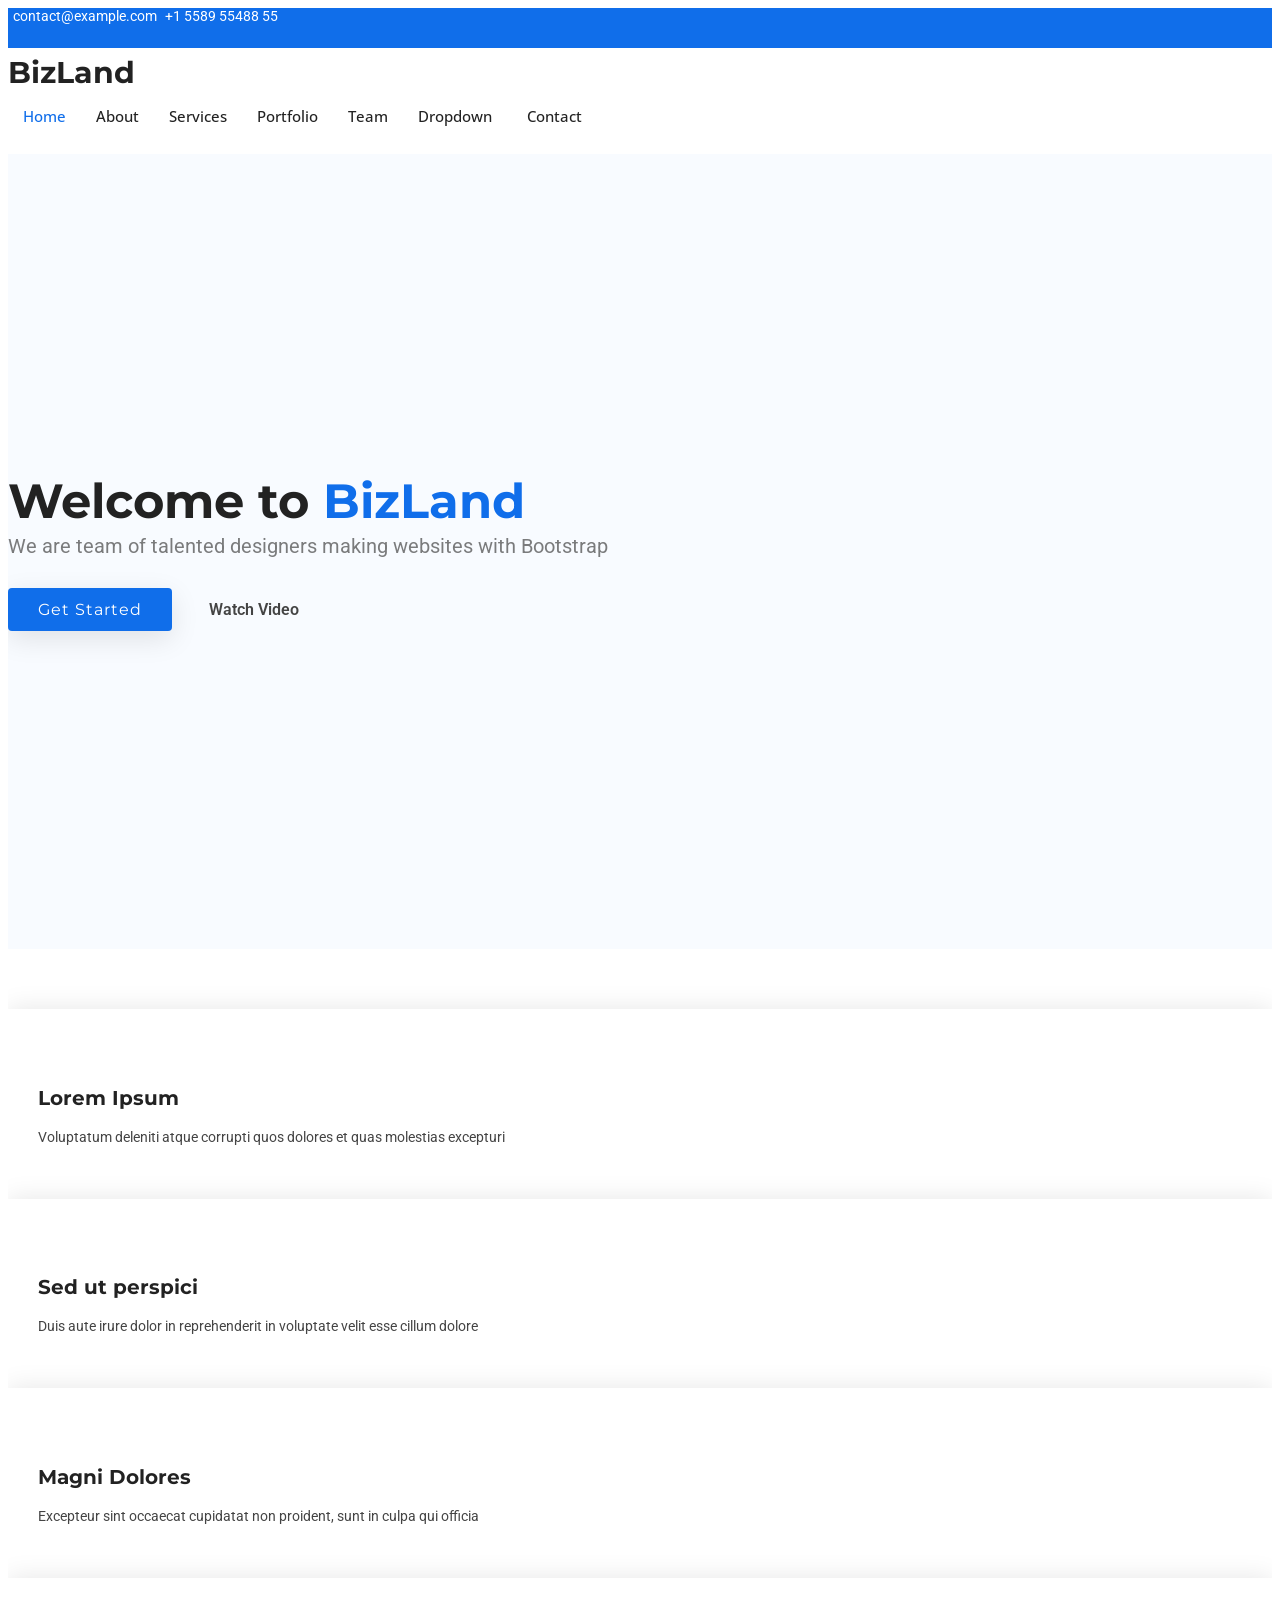
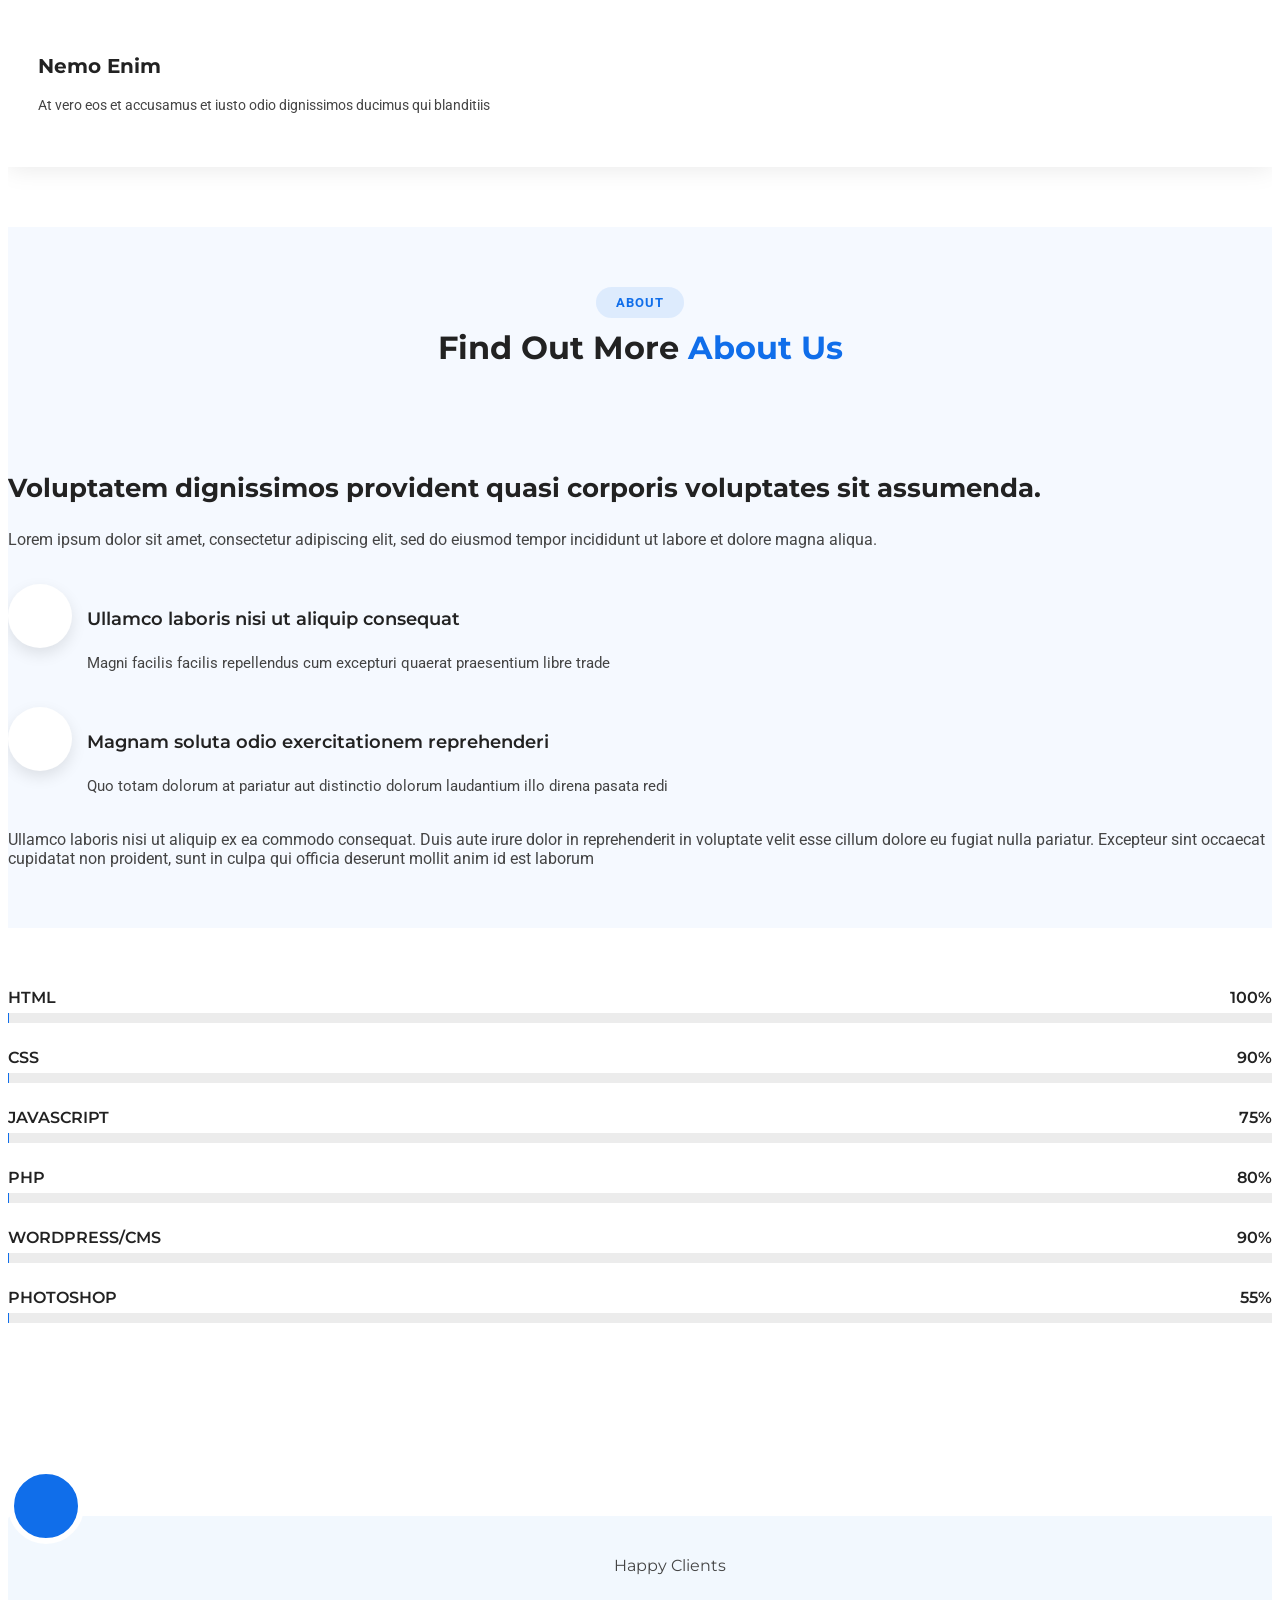
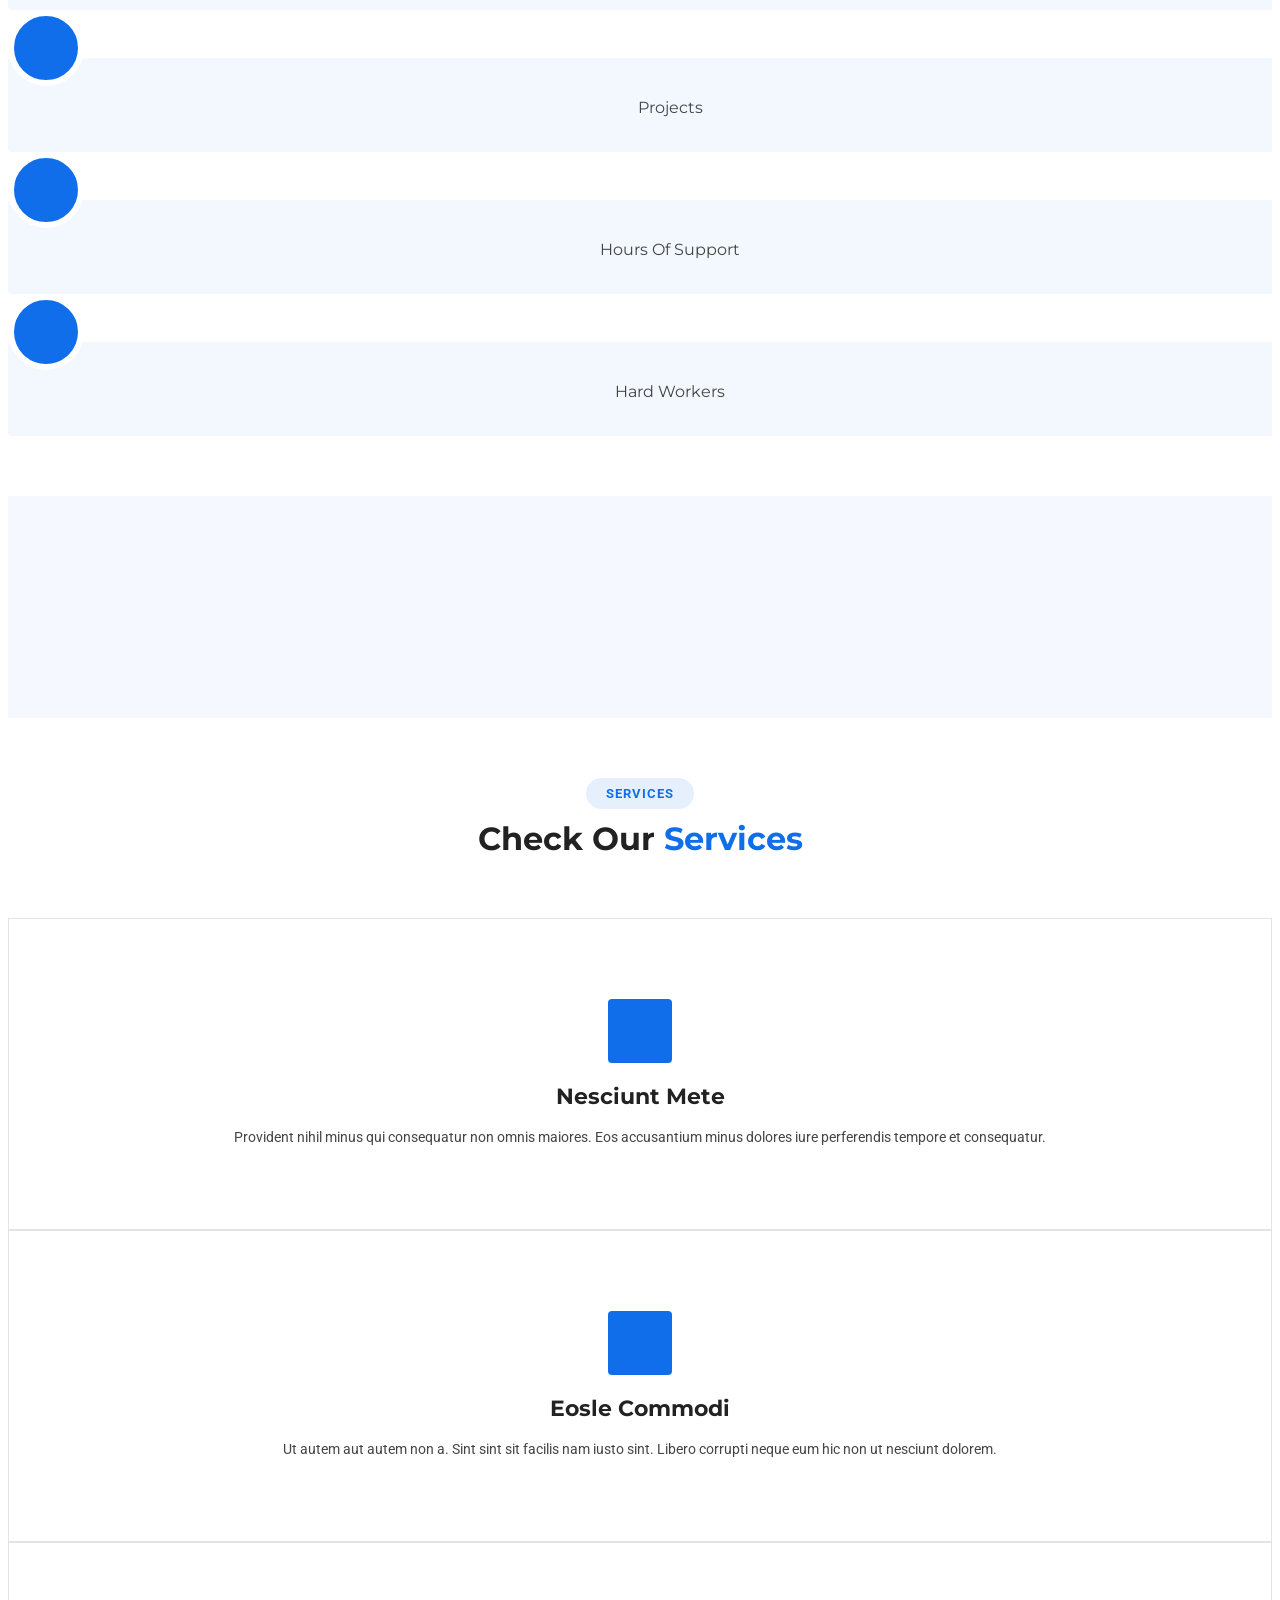
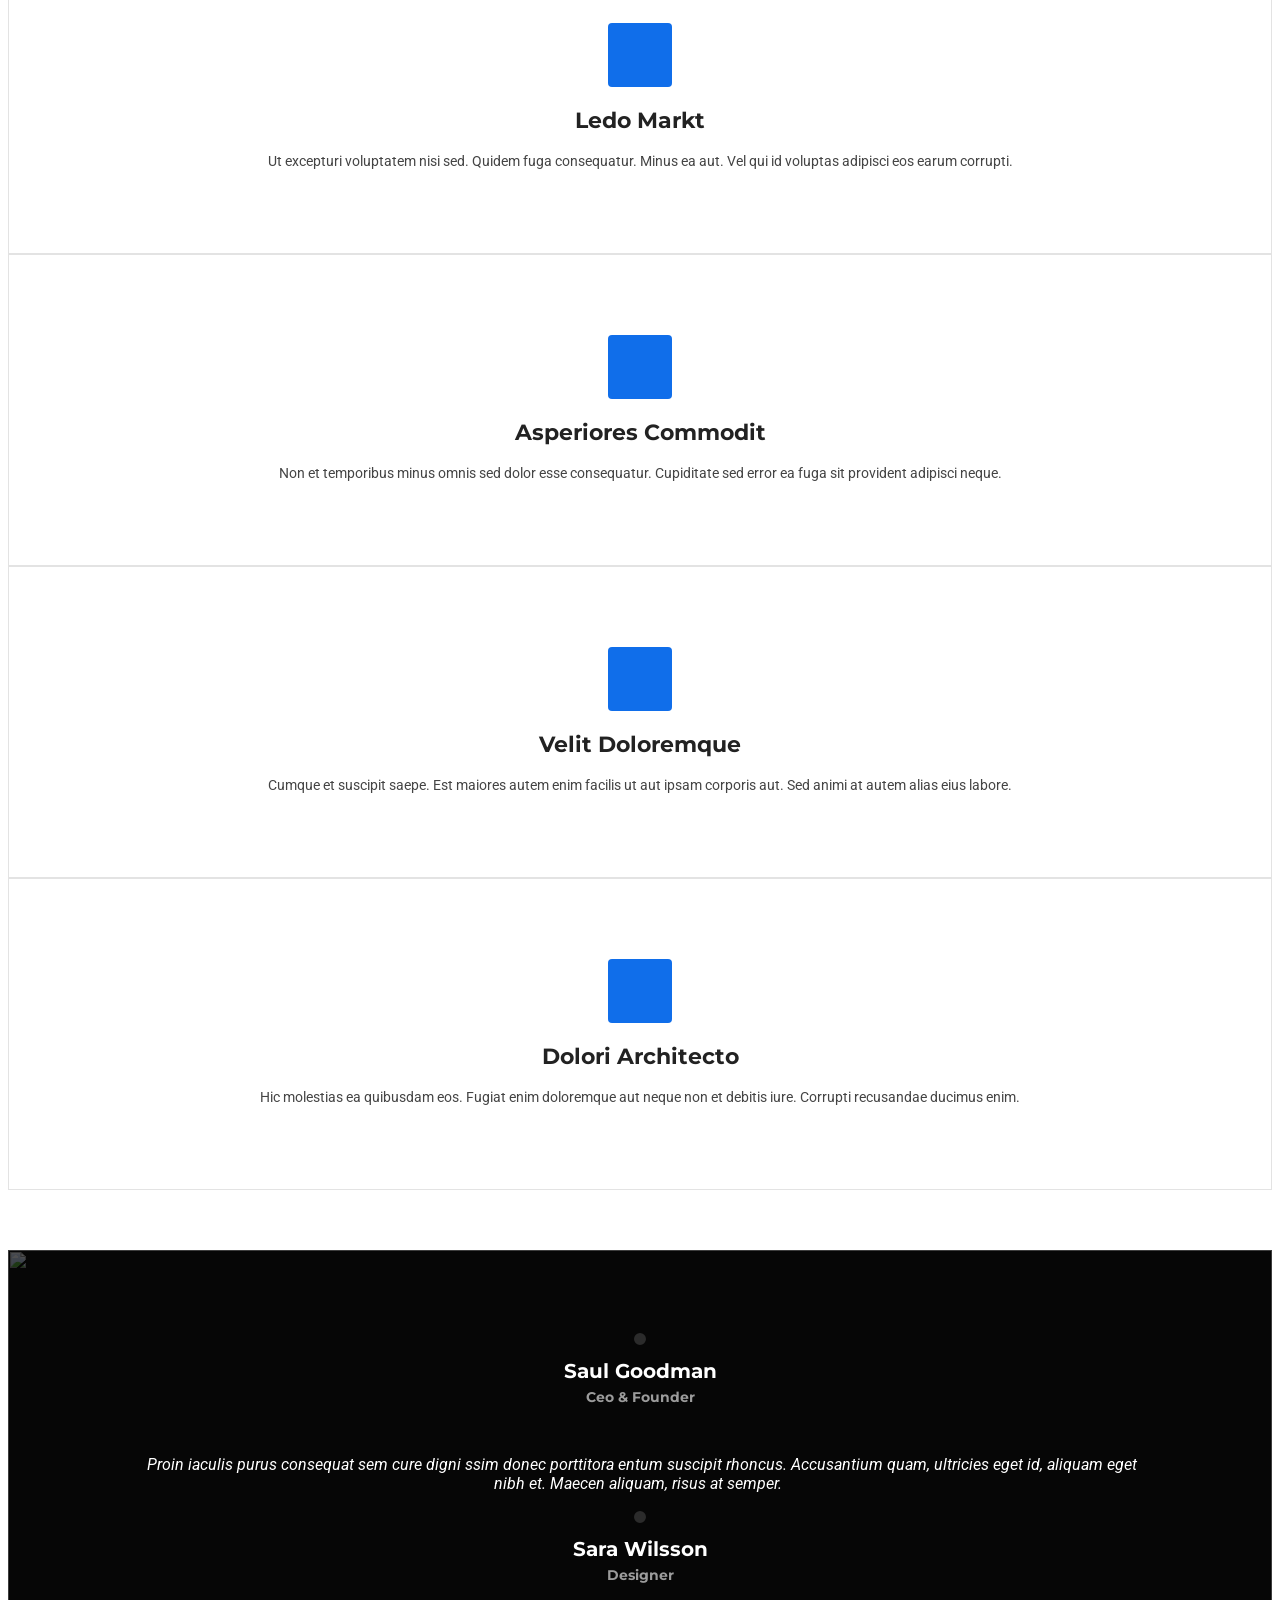
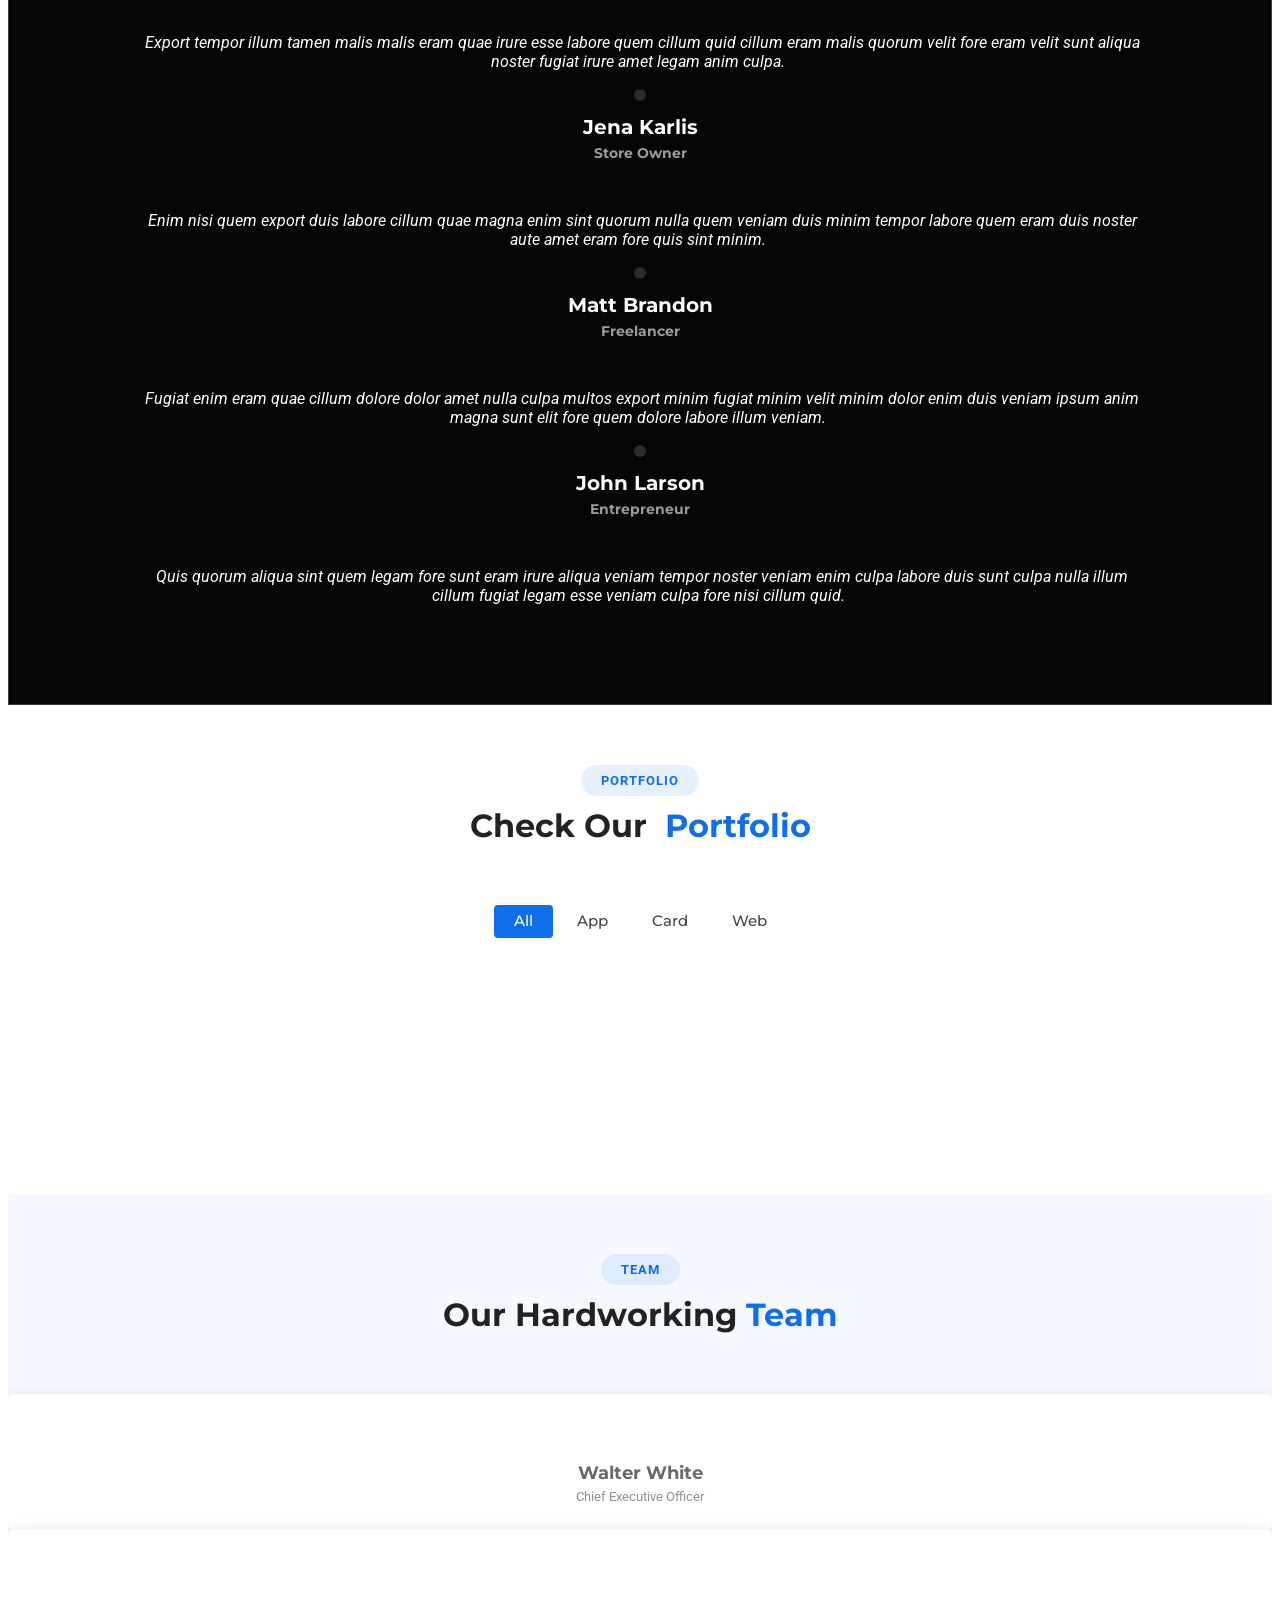
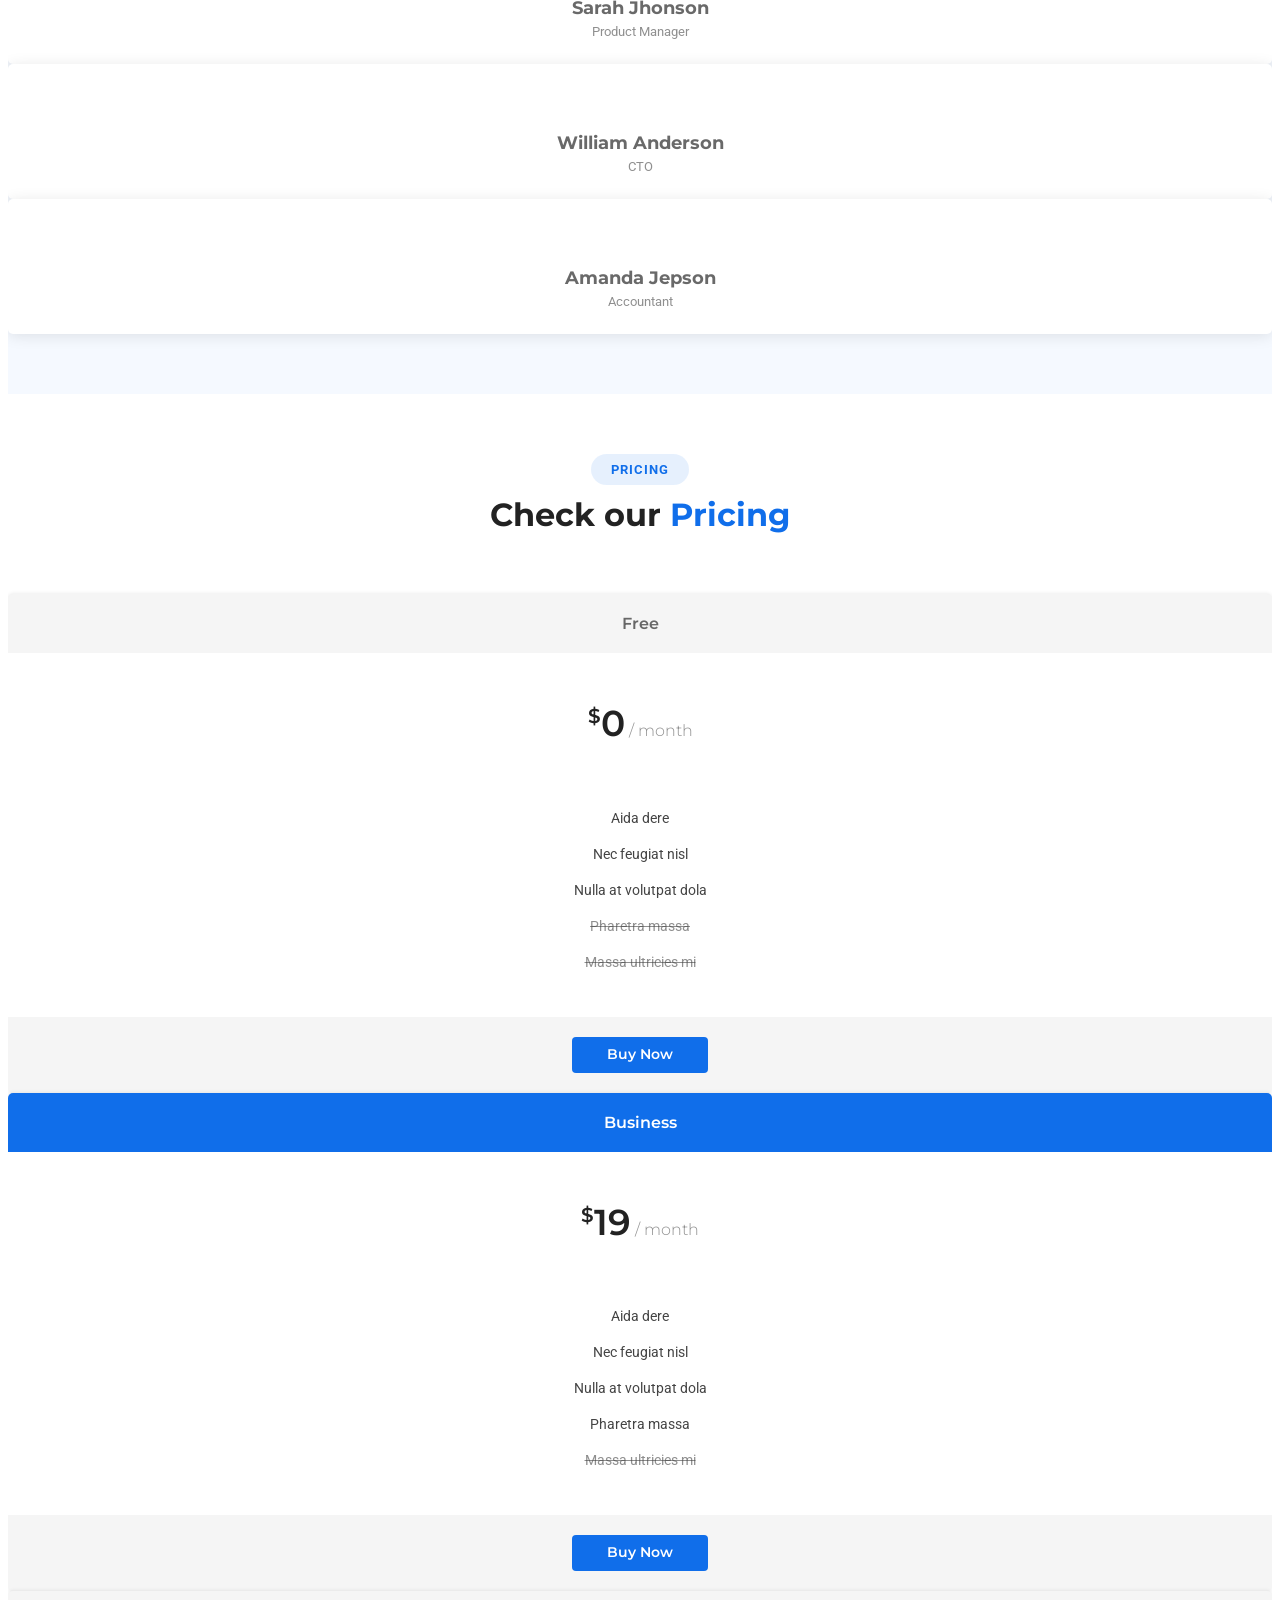
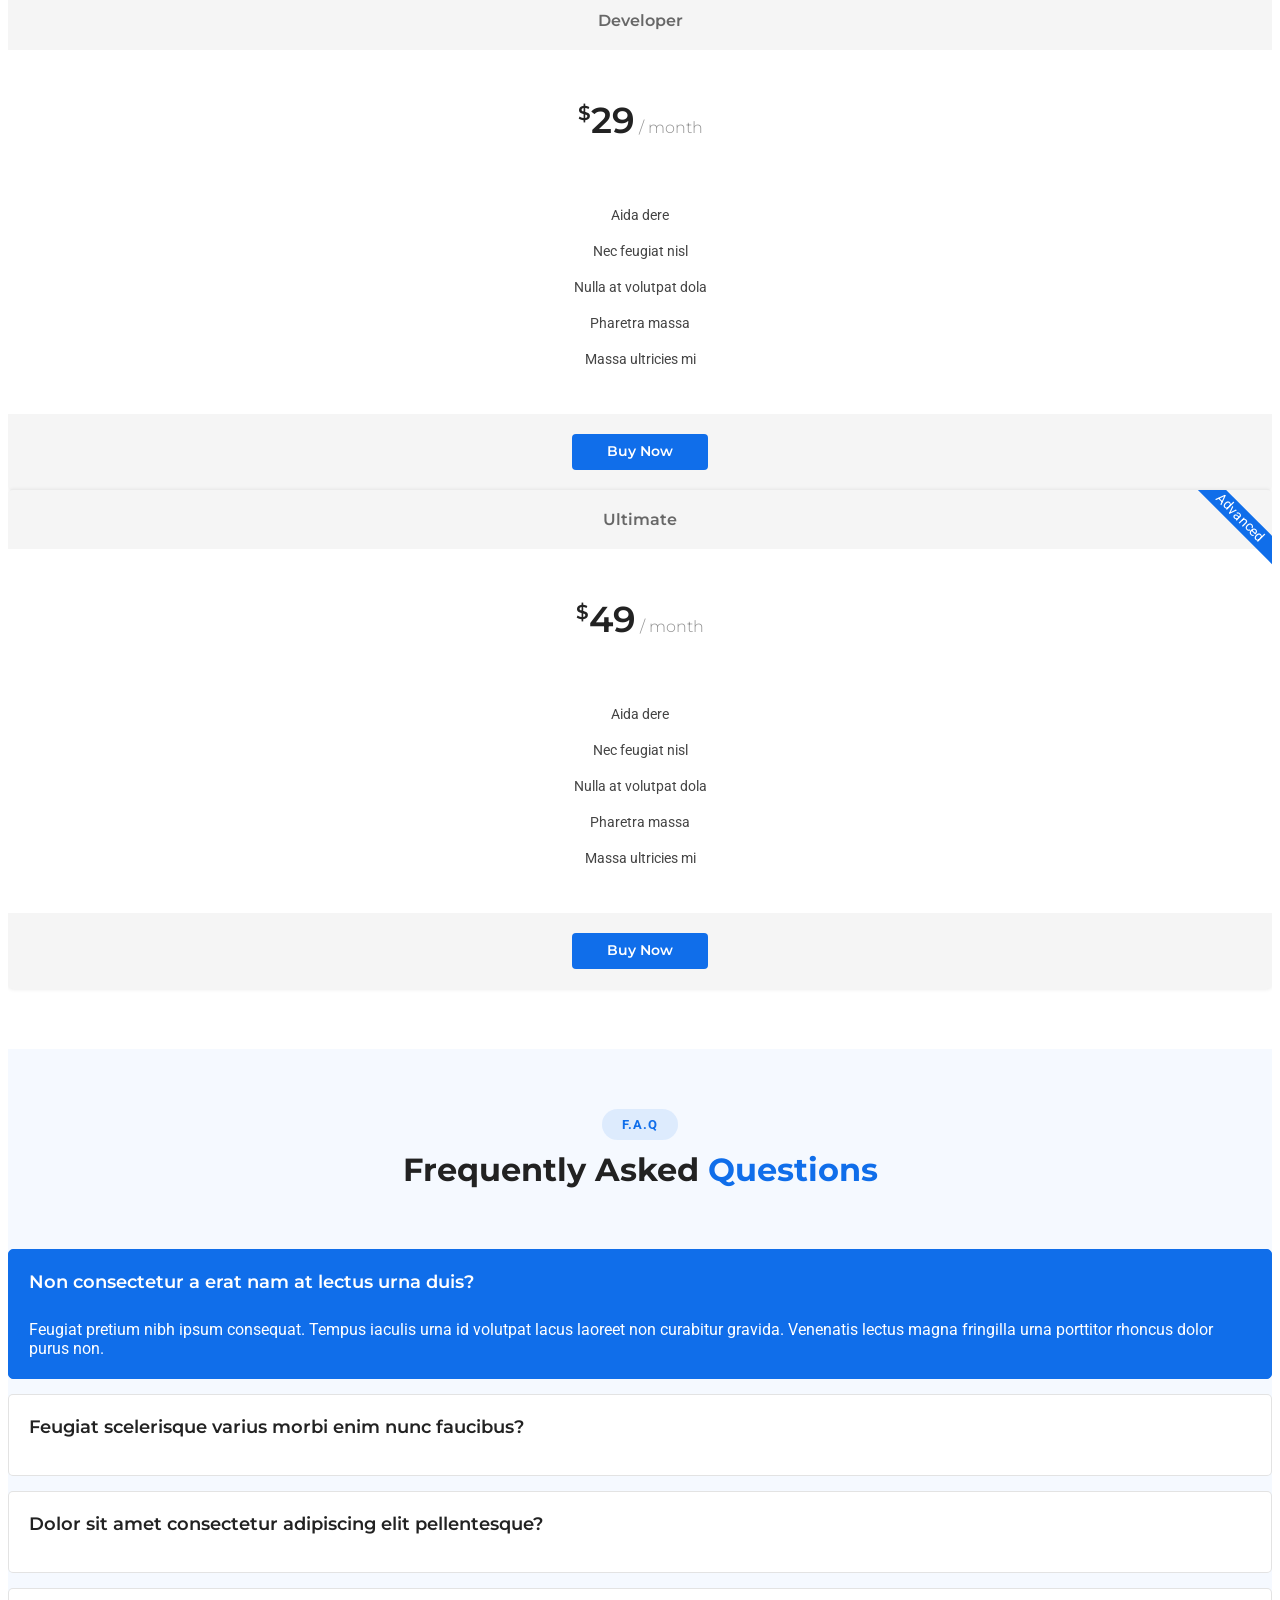
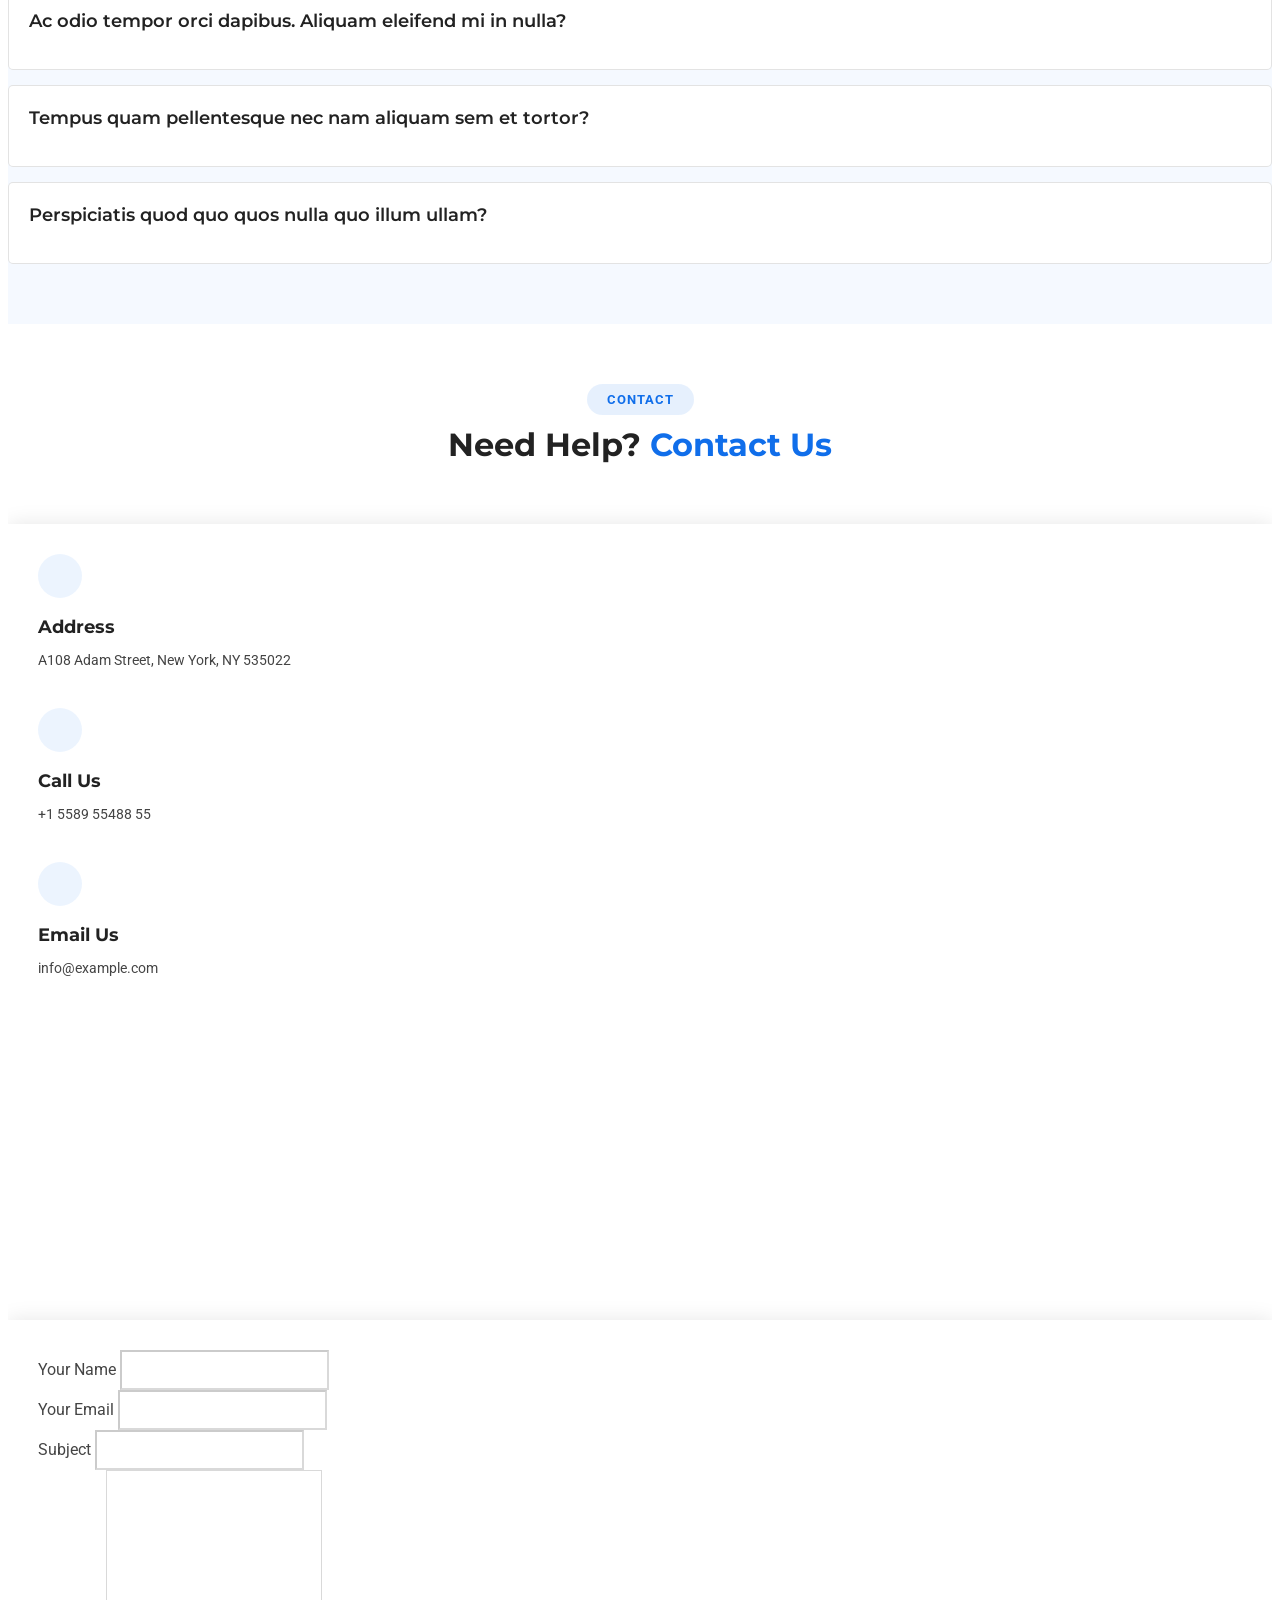
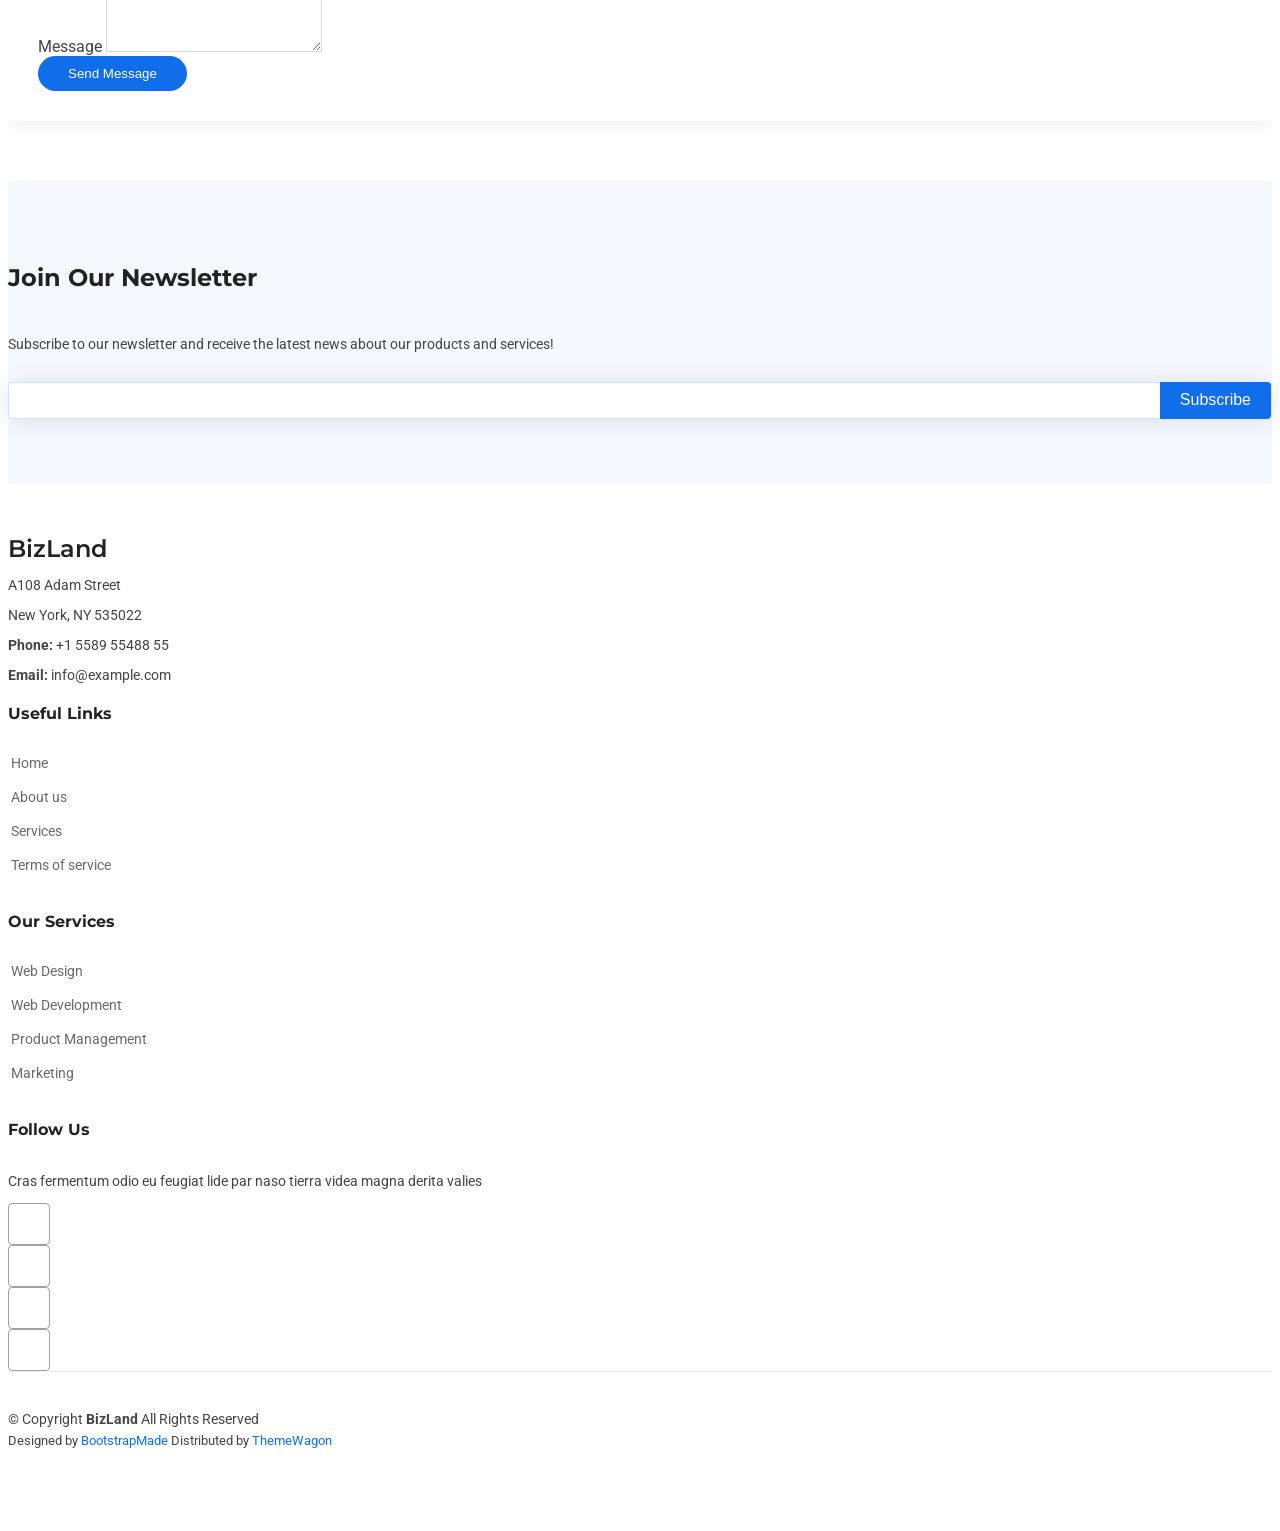
==== index.html @ e28ea646 "git init" ====
<!DOCTYPE html>
<html lang="fr">

<head>
  <meta charset="utf-8">
  <meta content="width=device-width, initial-scale=1.0" name="viewport">
  <title>Index - Agora Communication</title>
  <meta name="description" content="">
  <meta name="keywords" content="">

  <!-- Favicons -->
  <link href="assets/img/favicon.png" rel="icon">
  <link href="assets/img/apple-touch-icon.png" rel="apple-touch-icon">

  <!-- Fonts -->
  <link href="https://fonts.googleapis.com" rel="preconnect">
  <link href="https://fonts.gstatic.com" rel="preconnect" crossorigin>
  <link href="https://fonts.googleapis.com/css2?family=Roboto:ital,wght@0,100;0,300;0,400;0,500;0,700;0,900;1,100;1,300;1,400;1,500;1,700;1,900&family=Open+Sans:ital,wght@0,300;0,400;0,500;0,600;0,700;0,800;1,300;1,400;1,500;1,600;1,700;1,800&family=Montserrat:ital,wght@0,100;0,200;0,300;0,400;0,500;0,600;0,700;0,800;0,900;1,100;1,200;1,300;1,400;1,500;1,600;1,700;1,800;1,900&display=swap" rel="stylesheet">

  <!-- Vendor CSS Files -->
  <link href="assets/vendor/bootstrap/css/bootstrap.min.css" rel="stylesheet">
  <link href="assets/vendor/bootstrap-icons/bootstrap-icons.css" rel="stylesheet">
  <link href="assets/vendor/aos/aos.css" rel="stylesheet">
  <link href="assets/vendor/glightbox/css/glightbox.min.css" rel="stylesheet">
  <link href="assets/vendor/swiper/swiper-bundle.min.css" rel="stylesheet">

  <!-- Main CSS File -->
  <link href="assets/css/main.css" rel="stylesheet">

  <!-- =======================================================
  * Template Name: BizLand
  * Template URL: https://bootstrapmade.com/bizland-bootstrap-business-template/
  * Updated: Aug 07 2024 with Bootstrap v5.3.3
  * Author: BootstrapMade.com
  * License: https://bootstrapmade.com/license/
  ======================================================== -->
</head>

<body class="index-page">

  <header id="header" class="header sticky-top">

    <div class="topbar d-flex align-items-center">
      <div class="container d-flex justify-content-center justify-content-md-between">
        <div class="contact-info d-flex align-items-center">
          <i class="bi bi-envelope d-flex align-items-center"><a href="mailto:contact@example.com">contact@example.com</a></i>
          <i class="bi bi-phone d-flex align-items-center ms-4"><span>+1 5589 55488 55</span></i>
        </div>
        <div class="social-links d-none d-md-flex align-items-center">
          <a href="#" class="twitter"><i class="bi bi-twitter-x"></i></a>
          <a href="#" class="facebook"><i class="bi bi-facebook"></i></a>
          <a href="#" class="instagram"><i class="bi bi-instagram"></i></a>
          <a href="#" class="linkedin"><i class="bi bi-linkedin"></i></a>
        </div>
      </div>
    </div><!-- End Top Bar -->

    <div class="branding d-flex align-items-cente">

      <div class="container position-relative d-flex align-items-center justify-content-between">
        <a href="index.html" class="logo d-flex align-items-center">
          <!-- Uncomment the line below if you also wish to use an image logo -->
          <!-- <img src="assets/img/logo.png" alt=""> -->
          <h1 class="sitename">BizLand</h1>
        </a>

        <nav id="navmenu" class="navmenu">
          <ul>
            <li><a href="#hero" class="active">Home</a></li>
            <li><a href="#about">About</a></li>
            <li><a href="#services">Services</a></li>
            <li><a href="#portfolio">Portfolio</a></li>
            <li><a href="#team">Team</a></li>
            <li class="dropdown"><a href="#"><span>Dropdown</span> <i class="bi bi-chevron-down toggle-dropdown"></i></a>
              <ul>
                <li><a href="#">Dropdown 1</a></li>
                <li class="dropdown"><a href="#"><span>Deep Dropdown</span> <i class="bi bi-chevron-down toggle-dropdown"></i></a>
                  <ul>
                    <li><a href="#">Deep Dropdown 1</a></li>
                    <li><a href="#">Deep Dropdown 2</a></li>
                    <li><a href="#">Deep Dropdown 3</a></li>
                    <li><a href="#">Deep Dropdown 4</a></li>
                    <li><a href="#">Deep Dropdown 5</a></li>
                  </ul>
                </li>
                <li><a href="#">Dropdown 2</a></li>
                <li><a href="#">Dropdown 3</a></li>
                <li><a href="#">Dropdown 4</a></li>
              </ul>
            </li>
            <li><a href="#contact">Contact</a></li>
          </ul>
          <i class="mobile-nav-toggle d-xl-none bi bi-list"></i>
        </nav>

      </div>

    </div>

  </header>

  <main class="main">

    <!-- Hero Section -->
    <section id="hero" class="hero section light-background">

      <div class="container">
        <div class="row gy-4">
          <div class="col-lg-6 order-2 order-lg-1 d-flex flex-column justify-content-center" data-aos="zoom-out">
            <h1>Welcome to <span>BizLand</span></h1>
            <p>We are team of talented designers making websites with Bootstrap</p>
            <div class="d-flex">
              <a href="#about" class="btn-get-started">Get Started</a>
              <a href="https://www.youtube.com/watch?v=Y7f98aduVJ8" class="glightbox btn-watch-video d-flex align-items-center"><i class="bi bi-play-circle"></i><span>Watch Video</span></a>
            </div>
          </div>
        </div>
      </div>

    </section><!-- /Hero Section -->

    <!-- Featured Services Section -->
    <section id="featured-services" class="featured-services section">

      <div class="container">

        <div class="row gy-4">

          <div class="col-xl-3 col-md-6 d-flex" data-aos="fade-up" data-aos-delay="100">
            <div class="service-item position-relative">
              <div class="icon"><i class="bi bi-activity icon"></i></div>
              <h4><a href="" class="stretched-link">Lorem Ipsum</a></h4>
              <p>Voluptatum deleniti atque corrupti quos dolores et quas molestias excepturi</p>
            </div>
          </div><!-- End Service Item -->

          <div class="col-xl-3 col-md-6 d-flex" data-aos="fade-up" data-aos-delay="200">
            <div class="service-item position-relative">
              <div class="icon"><i class="bi bi-bounding-box-circles icon"></i></div>
              <h4><a href="" class="stretched-link">Sed ut perspici</a></h4>
              <p>Duis aute irure dolor in reprehenderit in voluptate velit esse cillum dolore</p>
            </div>
          </div><!-- End Service Item -->

          <div class="col-xl-3 col-md-6 d-flex" data-aos="fade-up" data-aos-delay="300">
            <div class="service-item position-relative">
              <div class="icon"><i class="bi bi-calendar4-week icon"></i></div>
              <h4><a href="" class="stretched-link">Magni Dolores</a></h4>
              <p>Excepteur sint occaecat cupidatat non proident, sunt in culpa qui officia</p>
            </div>
          </div><!-- End Service Item -->

          <div class="col-xl-3 col-md-6 d-flex" data-aos="fade-up" data-aos-delay="400">
            <div class="service-item position-relative">
              <div class="icon"><i class="bi bi-broadcast icon"></i></div>
              <h4><a href="" class="stretched-link">Nemo Enim</a></h4>
              <p>At vero eos et accusamus et iusto odio dignissimos ducimus qui blanditiis</p>
            </div>
          </div><!-- End Service Item -->

        </div>

      </div>

    </section><!-- /Featured Services Section -->

    <!-- About Section -->
    <section id="about" class="about section light-background">

      <!-- Section Title -->
      <div class="container section-title" data-aos="fade-up">
        <h2>About</h2>
        <p><span>Find Out More</span> <span class="description-title">About Us</span></p>
      </div><!-- End Section Title -->

      <div class="container">

        <div class="row gy-3">

          <div class="col-lg-6" data-aos="fade-up" data-aos-delay="100">
            <img src="assets/img/about.jpg" alt="" class="img-fluid">
          </div>

          <div class="col-lg-6 d-flex flex-column justify-content-center" data-aos="fade-up" data-aos-delay="200">
            <div class="about-content ps-0 ps-lg-3">
              <h3>Voluptatem dignissimos provident quasi corporis voluptates sit assumenda.</h3>
              <p class="fst-italic">
                Lorem ipsum dolor sit amet, consectetur adipiscing elit, sed do eiusmod tempor incididunt ut labore et dolore
                magna aliqua.
              </p>
              <ul>
                <li>
                  <i class="bi bi-diagram-3"></i>
                  <div>
                    <h4>Ullamco laboris nisi ut aliquip consequat</h4>
                    <p>Magni facilis facilis repellendus cum excepturi quaerat praesentium libre trade</p>
                  </div>
                </li>
                <li>
                  <i class="bi bi-fullscreen-exit"></i>
                  <div>
                    <h4>Magnam soluta odio exercitationem reprehenderi</h4>
                    <p>Quo totam dolorum at pariatur aut distinctio dolorum laudantium illo direna pasata redi</p>
                  </div>
                </li>
              </ul>
              <p>
                Ullamco laboris nisi ut aliquip ex ea commodo consequat. Duis aute irure dolor in reprehenderit in voluptate
                velit esse cillum dolore eu fugiat nulla pariatur. Excepteur sint occaecat cupidatat non proident, sunt in
                culpa qui officia deserunt mollit anim id est laborum
              </p>
            </div>

          </div>
        </div>

      </div>

    </section><!-- /About Section -->

    <!-- Skills Section -->
    <section id="skills" class="skills section">

      <div class="container" data-aos="fade-up" data-aos-delay="100">

        <div class="row skills-content skills-animation">

          <div class="col-lg-6">

            <div class="progress">
              <span class="skill"><span>HTML</span> <i class="val">100%</i></span>
              <div class="progress-bar-wrap">
                <div class="progress-bar" role="progressbar" aria-valuenow="100" aria-valuemin="0" aria-valuemax="100"></div>
              </div>
            </div><!-- End Skills Item -->

            <div class="progress">
              <span class="skill"><span>CSS</span> <i class="val">90%</i></span>
              <div class="progress-bar-wrap">
                <div class="progress-bar" role="progressbar" aria-valuenow="90" aria-valuemin="0" aria-valuemax="100"></div>
              </div>
            </div><!-- End Skills Item -->

            <div class="progress">
              <span class="skill"><span>JavaScript</span> <i class="val">75%</i></span>
              <div class="progress-bar-wrap">
                <div class="progress-bar" role="progressbar" aria-valuenow="75" aria-valuemin="0" aria-valuemax="100"></div>
              </div>
            </div><!-- End Skills Item -->

          </div>

          <div class="col-lg-6">

            <div class="progress">
              <span class="skill"><span>PHP</span> <i class="val">80%</i></span>
              <div class="progress-bar-wrap">
                <div class="progress-bar" role="progressbar" aria-valuenow="80" aria-valuemin="0" aria-valuemax="100"></div>
              </div>
            </div><!-- End Skills Item -->

            <div class="progress">
              <span class="skill"><span>WordPress/CMS</span> <i class="val">90%</i></span>
              <div class="progress-bar-wrap">
                <div class="progress-bar" role="progressbar" aria-valuenow="90" aria-valuemin="0" aria-valuemax="100"></div>
              </div>
            </div><!-- End Skills Item -->

            <div class="progress">
              <span class="skill"><span>Photoshop</span> <i class="val">55%</i></span>
              <div class="progress-bar-wrap">
                <div class="progress-bar" role="progressbar" aria-valuenow="55" aria-valuemin="0" aria-valuemax="100"></div>
              </div>
            </div><!-- End Skills Item -->

          </div>

        </div>

      </div>

    </section><!-- /Skills Section -->

    <!-- Stats Section -->
    <section id="stats" class="stats section">

      <div class="container" data-aos="fade-up" data-aos-delay="100">

        <div class="row gy-4">

          <div class="col-lg-3 col-md-6 d-flex flex-column align-items-center">
            <i class="bi bi-emoji-smile"></i>
            <div class="stats-item">
              <span data-purecounter-start="0" data-purecounter-end="232" data-purecounter-duration="1" class="purecounter"></span>
              <p>Happy Clients</p>
            </div>
          </div><!-- End Stats Item -->

          <div class="col-lg-3 col-md-6 d-flex flex-column align-items-center">
            <i class="bi bi-journal-richtext"></i>
            <div class="stats-item">
              <span data-purecounter-start="0" data-purecounter-end="521" data-purecounter-duration="1" class="purecounter"></span>
              <p>Projects</p>
            </div>
          </div><!-- End Stats Item -->

          <div class="col-lg-3 col-md-6 d-flex flex-column align-items-center">
            <i class="bi bi-headset"></i>
            <div class="stats-item">
              <span data-purecounter-start="0" data-purecounter-end="1463" data-purecounter-duration="1" class="purecounter"></span>
              <p>Hours Of Support</p>
            </div>
          </div><!-- End Stats Item -->

          <div class="col-lg-3 col-md-6 d-flex flex-column align-items-center">
            <i class="bi bi-people"></i>
            <div class="stats-item">
              <span data-purecounter-start="0" data-purecounter-end="15" data-purecounter-duration="1" class="purecounter"></span>
              <p>Hard Workers</p>
            </div>
          </div><!-- End Stats Item -->

        </div>

      </div>

    </section><!-- /Stats Section -->

    <!-- Clients Section -->
    <section id="clients" class="clients section light-background">

      <div class="container">

        <div class="swiper init-swiper">
          <script type="application/json" class="swiper-config">
            {
              "loop": true,
              "speed": 600,
              "autoplay": {
                "delay": 5000
              },
              "slidesPerView": "auto",
              "pagination": {
                "el": ".swiper-pagination",
                "type": "bullets",
                "clickable": true
              },
              "breakpoints": {
                "320": {
                  "slidesPerView": 2,
                  "spaceBetween": 40
                },
                "480": {
                  "slidesPerView": 3,
                  "spaceBetween": 60
                },
                "640": {
                  "slidesPerView": 4,
                  "spaceBetween": 80
                },
                "992": {
                  "slidesPerView": 6,
                  "spaceBetween": 120
                }
              }
            }
          </script>
          <div class="swiper-wrapper align-items-center">
            <div class="swiper-slide"><img src="assets/img/clients/client-1.png" class="img-fluid" alt=""></div>
            <div class="swiper-slide"><img src="assets/img/clients/client-2.png" class="img-fluid" alt=""></div>
            <div class="swiper-slide"><img src="assets/img/clients/client-3.png" class="img-fluid" alt=""></div>
            <div class="swiper-slide"><img src="assets/img/clients/client-4.png" class="img-fluid" alt=""></div>
            <div class="swiper-slide"><img src="assets/img/clients/client-5.png" class="img-fluid" alt=""></div>
            <div class="swiper-slide"><img src="assets/img/clients/client-6.png" class="img-fluid" alt=""></div>
            <div class="swiper-slide"><img src="assets/img/clients/client-7.png" class="img-fluid" alt=""></div>
            <div class="swiper-slide"><img src="assets/img/clients/client-8.png" class="img-fluid" alt=""></div>
          </div>
        </div>

      </div>

    </section><!-- /Clients Section -->

    <!-- Services Section -->
    <section id="services" class="services section">

      <!-- Section Title -->
      <div class="container section-title" data-aos="fade-up">
        <h2>Services</h2>
        <p><span>Check Our</span> <span class="description-title">Services</span></p>
      </div><!-- End Section Title -->

      <div class="container">

        <div class="row gy-4">

          <div class="col-lg-4 col-md-6" data-aos="fade-up" data-aos-delay="100">
            <div class="service-item position-relative">
              <div class="icon">
                <i class="bi bi-activity"></i>
              </div>
              <a href="#" class="stretched-link">
                <h3>Nesciunt Mete</h3>
              </a>
              <p>Provident nihil minus qui consequatur non omnis maiores. Eos accusantium minus dolores iure perferendis tempore et consequatur.</p>
            </div>
          </div><!-- End Service Item -->

          <div class="col-lg-4 col-md-6" data-aos="fade-up" data-aos-delay="200">
            <div class="service-item position-relative">
              <div class="icon">
                <i class="bi bi-broadcast"></i>
              </div>
              <a href="#" class="stretched-link">
                <h3>Eosle Commodi</h3>
              </a>
              <p>Ut autem aut autem non a. Sint sint sit facilis nam iusto sint. Libero corrupti neque eum hic non ut nesciunt dolorem.</p>
            </div>
          </div><!-- End Service Item -->

          <div class="col-lg-4 col-md-6" data-aos="fade-up" data-aos-delay="300">
            <div class="service-item position-relative">
              <div class="icon">
                <i class="bi bi-easel"></i>
              </div>
              <a href="#" class="stretched-link">
                <h3>Ledo Markt</h3>
              </a>
              <p>Ut excepturi voluptatem nisi sed. Quidem fuga consequatur. Minus ea aut. Vel qui id voluptas adipisci eos earum corrupti.</p>
            </div>
          </div><!-- End Service Item -->

          <div class="col-lg-4 col-md-6" data-aos="fade-up" data-aos-delay="400">
            <div class="service-item position-relative">
              <div class="icon">
                <i class="bi bi-bounding-box-circles"></i>
              </div>
              <a href="#" class="stretched-link">
                <h3>Asperiores Commodit</h3>
              </a>
              <p>Non et temporibus minus omnis sed dolor esse consequatur. Cupiditate sed error ea fuga sit provident adipisci neque.</p>
              <a href="#" class="stretched-link"></a>
            </div>
          </div><!-- End Service Item -->

          <div class="col-lg-4 col-md-6" data-aos="fade-up" data-aos-delay="500">
            <div class="service-item position-relative">
              <div class="icon">
                <i class="bi bi-calendar4-week"></i>
              </div>
              <a href="#" class="stretched-link">
                <h3>Velit Doloremque</h3>
              </a>
              <p>Cumque et suscipit saepe. Est maiores autem enim facilis ut aut ipsam corporis aut. Sed animi at autem alias eius labore.</p>
              <a href="#" class="stretched-link"></a>
            </div>
          </div><!-- End Service Item -->

          <div class="col-lg-4 col-md-6" data-aos="fade-up" data-aos-delay="600">
            <div class="service-item position-relative">
              <div class="icon">
                <i class="bi bi-chat-square-text"></i>
              </div>
              <a href="#" class="stretched-link">
                <h3>Dolori Architecto</h3>
              </a>
              <p>Hic molestias ea quibusdam eos. Fugiat enim doloremque aut neque non et debitis iure. Corrupti recusandae ducimus enim.</p>
              <a href="#" class="stretched-link"></a>
            </div>
          </div><!-- End Service Item -->

        </div>

      </div>

    </section><!-- /Services Section -->

    <!-- Testimonials Section -->
    <section id="testimonials" class="testimonials section dark-background">

      <img src="assets/img/testimonials-bg.jpg" class="testimonials-bg" alt="">

      <div class="container" data-aos="fade-up" data-aos-delay="100">

        <div class="swiper init-swiper">
          <script type="application/json" class="swiper-config">
            {
              "loop": true,
              "speed": 600,
              "autoplay": {
                "delay": 5000
              },
              "slidesPerView": "auto",
              "pagination": {
                "el": ".swiper-pagination",
                "type": "bullets",
                "clickable": true
              }
            }
          </script>
          <div class="swiper-wrapper">

            <div class="swiper-slide">
              <div class="testimonial-item">
                <img src="assets/img/testimonials/testimonials-1.jpg" class="testimonial-img" alt="">
                <h3>Saul Goodman</h3>
                <h4>Ceo &amp; Founder</h4>
                <div class="stars">
                  <i class="bi bi-star-fill"></i><i class="bi bi-star-fill"></i><i class="bi bi-star-fill"></i><i class="bi bi-star-fill"></i><i class="bi bi-star-fill"></i>
                </div>
                <p>
                  <i class="bi bi-quote quote-icon-left"></i>
                  <span>Proin iaculis purus consequat sem cure digni ssim donec porttitora entum suscipit rhoncus. Accusantium quam, ultricies eget id, aliquam eget nibh et. Maecen aliquam, risus at semper.</span>
                  <i class="bi bi-quote quote-icon-right"></i>
                </p>
              </div>
            </div><!-- End testimonial item -->

            <div class="swiper-slide">
              <div class="testimonial-item">
                <img src="assets/img/testimonials/testimonials-2.jpg" class="testimonial-img" alt="">
                <h3>Sara Wilsson</h3>
                <h4>Designer</h4>
                <div class="stars">
                  <i class="bi bi-star-fill"></i><i class="bi bi-star-fill"></i><i class="bi bi-star-fill"></i><i class="bi bi-star-fill"></i><i class="bi bi-star-fill"></i>
                </div>
                <p>
                  <i class="bi bi-quote quote-icon-left"></i>
                  <span>Export tempor illum tamen malis malis eram quae irure esse labore quem cillum quid cillum eram malis quorum velit fore eram velit sunt aliqua noster fugiat irure amet legam anim culpa.</span>
                  <i class="bi bi-quote quote-icon-right"></i>
                </p>
              </div>
            </div><!-- End testimonial item -->

            <div class="swiper-slide">
              <div class="testimonial-item">
                <img src="assets/img/testimonials/testimonials-3.jpg" class="testimonial-img" alt="">
                <h3>Jena Karlis</h3>
                <h4>Store Owner</h4>
                <div class="stars">
                  <i class="bi bi-star-fill"></i><i class="bi bi-star-fill"></i><i class="bi bi-star-fill"></i><i class="bi bi-star-fill"></i><i class="bi bi-star-fill"></i>
                </div>
                <p>
                  <i class="bi bi-quote quote-icon-left"></i>
                  <span>Enim nisi quem export duis labore cillum quae magna enim sint quorum nulla quem veniam duis minim tempor labore quem eram duis noster aute amet eram fore quis sint minim.</span>
                  <i class="bi bi-quote quote-icon-right"></i>
                </p>
              </div>
            </div><!-- End testimonial item -->

            <div class="swiper-slide">
              <div class="testimonial-item">
                <img src="assets/img/testimonials/testimonials-4.jpg" class="testimonial-img" alt="">
                <h3>Matt Brandon</h3>
                <h4>Freelancer</h4>
                <div class="stars">
                  <i class="bi bi-star-fill"></i><i class="bi bi-star-fill"></i><i class="bi bi-star-fill"></i><i class="bi bi-star-fill"></i><i class="bi bi-star-fill"></i>
                </div>
                <p>
                  <i class="bi bi-quote quote-icon-left"></i>
                  <span>Fugiat enim eram quae cillum dolore dolor amet nulla culpa multos export minim fugiat minim velit minim dolor enim duis veniam ipsum anim magna sunt elit fore quem dolore labore illum veniam.</span>
                  <i class="bi bi-quote quote-icon-right"></i>
                </p>
              </div>
            </div><!-- End testimonial item -->

            <div class="swiper-slide">
              <div class="testimonial-item">
                <img src="assets/img/testimonials/testimonials-5.jpg" class="testimonial-img" alt="">
                <h3>John Larson</h3>
                <h4>Entrepreneur</h4>
                <div class="stars">
                  <i class="bi bi-star-fill"></i><i class="bi bi-star-fill"></i><i class="bi bi-star-fill"></i><i class="bi bi-star-fill"></i><i class="bi bi-star-fill"></i>
                </div>
                <p>
                  <i class="bi bi-quote quote-icon-left"></i>
                  <span>Quis quorum aliqua sint quem legam fore sunt eram irure aliqua veniam tempor noster veniam enim culpa labore duis sunt culpa nulla illum cillum fugiat legam esse veniam culpa fore nisi cillum quid.</span>
                  <i class="bi bi-quote quote-icon-right"></i>
                </p>
              </div>
            </div><!-- End testimonial item -->

          </div>
          <div class="swiper-pagination"></div>
        </div>

      </div>

    </section><!-- /Testimonials Section -->

    <!-- Portfolio Section -->
    <section id="portfolio" class="portfolio section">

      <!-- Section Title -->
      <div class="container section-title" data-aos="fade-up">
        <h2>Portfolio</h2>
        <p><span>Check Our&nbsp;</span> <span class="description-title">Portfolio</span></p>
      </div><!-- End Section Title -->

      <div class="container">

        <div class="isotope-layout" data-default-filter="*" data-layout="masonry" data-sort="original-order">

          <ul class="portfolio-filters isotope-filters" data-aos="fade-up" data-aos-delay="100">
            <li data-filter="*" class="filter-active">All</li>
            <li data-filter=".filter-app">App</li>
            <li data-filter=".filter-product">Card</li>
            <li data-filter=".filter-branding">Web</li>
          </ul><!-- End Portfolio Filters -->

          <div class="row gy-4 isotope-container" data-aos="fade-up" data-aos-delay="200">

            <div class="col-lg-4 col-md-6 portfolio-item isotope-item filter-app">
              <img src="assets/img/masonry-portfolio/masonry-portfolio-1.jpg" class="img-fluid" alt="">
              <div class="portfolio-info">
                <h4>App 1</h4>
                <p>Lorem ipsum, dolor sit</p>
                <a href="assets/img/masonry-portfolio/masonry-portfolio-1.jpg" title="App 1" data-gallery="portfolio-gallery-app" class="glightbox preview-link"><i class="bi bi-zoom-in"></i></a>
                <a href="portfolio-details.html" title="More Details" class="details-link"><i class="bi bi-link-45deg"></i></a>
              </div>
            </div><!-- End Portfolio Item -->

            <div class="col-lg-4 col-md-6 portfolio-item isotope-item filter-product">
              <img src="assets/img/masonry-portfolio/masonry-portfolio-2.jpg" class="img-fluid" alt="">
              <div class="portfolio-info">
                <h4>Product 1</h4>
                <p>Lorem ipsum, dolor sit</p>
                <a href="assets/img/masonry-portfolio/masonry-portfolio-2.jpg" title="Product 1" data-gallery="portfolio-gallery-product" class="glightbox preview-link"><i class="bi bi-zoom-in"></i></a>
                <a href="portfolio-details.html" title="More Details" class="details-link"><i class="bi bi-link-45deg"></i></a>
              </div>
            </div><!-- End Portfolio Item -->

            <div class="col-lg-4 col-md-6 portfolio-item isotope-item filter-branding">
              <img src="assets/img/masonry-portfolio/masonry-portfolio-3.jpg" class="img-fluid" alt="">
              <div class="portfolio-info">
                <h4>Branding 1</h4>
                <p>Lorem ipsum, dolor sit</p>
                <a href="assets/img/masonry-portfolio/masonry-portfolio-3.jpg" title="Branding 1" data-gallery="portfolio-gallery-branding" class="glightbox preview-link"><i class="bi bi-zoom-in"></i></a>
                <a href="portfolio-details.html" title="More Details" class="details-link"><i class="bi bi-link-45deg"></i></a>
              </div>
            </div><!-- End Portfolio Item -->

            <div class="col-lg-4 col-md-6 portfolio-item isotope-item filter-app">
              <img src="assets/img/masonry-portfolio/masonry-portfolio-4.jpg" class="img-fluid" alt="">
              <div class="portfolio-info">
                <h4>App 2</h4>
                <p>Lorem ipsum, dolor sit</p>
                <a href="assets/img/masonry-portfolio/masonry-portfolio-4.jpg" title="App 2" data-gallery="portfolio-gallery-app" class="glightbox preview-link"><i class="bi bi-zoom-in"></i></a>
                <a href="portfolio-details.html" title="More Details" class="details-link"><i class="bi bi-link-45deg"></i></a>
              </div>
            </div><!-- End Portfolio Item -->

            <div class="col-lg-4 col-md-6 portfolio-item isotope-item filter-product">
              <img src="assets/img/masonry-portfolio/masonry-portfolio-5.jpg" class="img-fluid" alt="">
              <div class="portfolio-info">
                <h4>Product 2</h4>
                <p>Lorem ipsum, dolor sit</p>
                <a href="assets/img/masonry-portfolio/masonry-portfolio-5.jpg" title="Product 2" data-gallery="portfolio-gallery-product" class="glightbox preview-link"><i class="bi bi-zoom-in"></i></a>
                <a href="portfolio-details.html" title="More Details" class="details-link"><i class="bi bi-link-45deg"></i></a>
              </div>
            </div><!-- End Portfolio Item -->

            <div class="col-lg-4 col-md-6 portfolio-item isotope-item filter-branding">
              <img src="assets/img/masonry-portfolio/masonry-portfolio-6.jpg" class="img-fluid" alt="">
              <div class="portfolio-info">
                <h4>Branding 2</h4>
                <p>Lorem ipsum, dolor sit</p>
                <a href="assets/img/masonry-portfolio/masonry-portfolio-6.jpg" title="Branding 2" data-gallery="portfolio-gallery-branding" class="glightbox preview-link"><i class="bi bi-zoom-in"></i></a>
                <a href="portfolio-details.html" title="More Details" class="details-link"><i class="bi bi-link-45deg"></i></a>
              </div>
            </div><!-- End Portfolio Item -->

            <div class="col-lg-4 col-md-6 portfolio-item isotope-item filter-app">
              <img src="assets/img/masonry-portfolio/masonry-portfolio-7.jpg" class="img-fluid" alt="">
              <div class="portfolio-info">
                <h4>App 3</h4>
                <p>Lorem ipsum, dolor sit</p>
                <a href="assets/img/masonry-portfolio/masonry-portfolio-7.jpg" title="App 3" data-gallery="portfolio-gallery-app" class="glightbox preview-link"><i class="bi bi-zoom-in"></i></a>
                <a href="portfolio-details.html" title="More Details" class="details-link"><i class="bi bi-link-45deg"></i></a>
              </div>
            </div><!-- End Portfolio Item -->

            <div class="col-lg-4 col-md-6 portfolio-item isotope-item filter-product">
              <img src="assets/img/masonry-portfolio/masonry-portfolio-8.jpg" class="img-fluid" alt="">
              <div class="portfolio-info">
                <h4>Product 3</h4>
                <p>Lorem ipsum, dolor sit</p>
                <a href="assets/img/masonry-portfolio/masonry-portfolio-8.jpg" title="Product 3" data-gallery="portfolio-gallery-product" class="glightbox preview-link"><i class="bi bi-zoom-in"></i></a>
                <a href="portfolio-details.html" title="More Details" class="details-link"><i class="bi bi-link-45deg"></i></a>
              </div>
            </div><!-- End Portfolio Item -->

            <div class="col-lg-4 col-md-6 portfolio-item isotope-item filter-branding">
              <img src="assets/img/masonry-portfolio/masonry-portfolio-9.jpg" class="img-fluid" alt="">
              <div class="portfolio-info">
                <h4>Branding 3</h4>
                <p>Lorem ipsum, dolor sit</p>
                <a href="assets/img/masonry-portfolio/masonry-portfolio-9.jpg" title="Branding 2" data-gallery="portfolio-gallery-branding" class="glightbox preview-link"><i class="bi bi-zoom-in"></i></a>
                <a href="portfolio-details.html" title="More Details" class="details-link"><i class="bi bi-link-45deg"></i></a>
              </div>
            </div><!-- End Portfolio Item -->

          </div><!-- End Portfolio Container -->

        </div>

      </div>

    </section><!-- /Portfolio Section -->

    <!-- Team Section -->
    <section id="team" class="team section light-background">

      <!-- Section Title -->
      <div class="container section-title" data-aos="fade-up">
        <h2>Team</h2>
        <p><span>Our Hardworking</span> <span class="description-title">Team</span></p>
      </div><!-- End Section Title -->

      <div class="container">

        <div class="row gy-4">

          <div class="col-lg-3 col-md-6 d-flex align-items-stretch" data-aos="fade-up" data-aos-delay="100">
            <div class="team-member">
              <div class="member-img">
                <img src="assets/img/team/team-1.jpg" class="img-fluid" alt="">
                <div class="social">
                  <a href=""><i class="bi bi-twitter-x"></i></a>
                  <a href=""><i class="bi bi-facebook"></i></a>
                  <a href=""><i class="bi bi-instagram"></i></a>
                  <a href=""><i class="bi bi-linkedin"></i></a>
                </div>
              </div>
              <div class="member-info">
                <h4>Walter White</h4>
                <span>Chief Executive Officer</span>
              </div>
            </div>
          </div><!-- End Team Member -->

          <div class="col-lg-3 col-md-6 d-flex align-items-stretch" data-aos="fade-up" data-aos-delay="200">
            <div class="team-member">
              <div class="member-img">
                <img src="assets/img/team/team-2.jpg" class="img-fluid" alt="">
                <div class="social">
                  <a href=""><i class="bi bi-twitter-x"></i></a>
                  <a href=""><i class="bi bi-facebook"></i></a>
                  <a href=""><i class="bi bi-instagram"></i></a>
                  <a href=""><i class="bi bi-linkedin"></i></a>
                </div>
              </div>
              <div class="member-info">
                <h4>Sarah Jhonson</h4>
                <span>Product Manager</span>
              </div>
            </div>
          </div><!-- End Team Member -->

          <div class="col-lg-3 col-md-6 d-flex align-items-stretch" data-aos="fade-up" data-aos-delay="300">
            <div class="team-member">
              <div class="member-img">
                <img src="assets/img/team/team-3.jpg" class="img-fluid" alt="">
                <div class="social">
                  <a href=""><i class="bi bi-twitter-x"></i></a>
                  <a href=""><i class="bi bi-facebook"></i></a>
                  <a href=""><i class="bi bi-instagram"></i></a>
                  <a href=""><i class="bi bi-linkedin"></i></a>
                </div>
              </div>
              <div class="member-info">
                <h4>William Anderson</h4>
                <span>CTO</span>
              </div>
            </div>
          </div><!-- End Team Member -->

          <div class="col-lg-3 col-md-6 d-flex align-items-stretch" data-aos="fade-up" data-aos-delay="400">
            <div class="team-member">
              <div class="member-img">
                <img src="assets/img/team/team-4.jpg" class="img-fluid" alt="">
                <div class="social">
                  <a href=""><i class="bi bi-twitter-x"></i></a>
                  <a href=""><i class="bi bi-facebook"></i></a>
                  <a href=""><i class="bi bi-instagram"></i></a>
                  <a href=""><i class="bi bi-linkedin"></i></a>
                </div>
              </div>
              <div class="member-info">
                <h4>Amanda Jepson</h4>
                <span>Accountant</span>
              </div>
            </div>
          </div><!-- End Team Member -->

        </div>

      </div>

    </section><!-- /Team Section -->

    <!-- Pricing Section -->
    <section id="pricing" class="pricing section">

      <!-- Section Title -->
      <div class="container section-title" data-aos="fade-up">
        <h2>Pricing</h2>
        <p><span>Check our</span> <span class="description-title">Pricing</span></p>
      </div><!-- End Section Title -->

      <div class="container">

        <div class="row gy-3">

          <div class="col-xl-3 col-lg-6" data-aos="fade-up" data-aos-delay="100">
            <div class="pricing-item">
              <h3>Free</h3>
              <h4><sup>$</sup>0<span> / month</span></h4>
              <ul>
                <li>Aida dere</li>
                <li>Nec feugiat nisl</li>
                <li>Nulla at volutpat dola</li>
                <li class="na">Pharetra massa</li>
                <li class="na">Massa ultricies mi</li>
              </ul>
              <div class="btn-wrap">
                <a href="#" class="btn-buy">Buy Now</a>
              </div>
            </div>
          </div><!-- End Pricing Item -->

          <div class="col-xl-3 col-lg-6" data-aos="fade-up" data-aos-delay="200">
            <div class="pricing-item featured">
              <h3>Business</h3>
              <h4><sup>$</sup>19<span> / month</span></h4>
              <ul>
                <li>Aida dere</li>
                <li>Nec feugiat nisl</li>
                <li>Nulla at volutpat dola</li>
                <li>Pharetra massa</li>
                <li class="na">Massa ultricies mi</li>
              </ul>
              <div class="btn-wrap">
                <a href="#" class="btn-buy">Buy Now</a>
              </div>
            </div>
          </div><!-- End Pricing Item -->

          <div class="col-xl-3 col-lg-6" data-aos="fade-up" data-aos-delay="400">
            <div class="pricing-item">
              <h3>Developer</h3>
              <h4><sup>$</sup>29<span> / month</span></h4>
              <ul>
                <li>Aida dere</li>
                <li>Nec feugiat nisl</li>
                <li>Nulla at volutpat dola</li>
                <li>Pharetra massa</li>
                <li>Massa ultricies mi</li>
              </ul>
              <div class="btn-wrap">
                <a href="#" class="btn-buy">Buy Now</a>
              </div>
            </div>
          </div><!-- End Pricing Item -->

          <div class="col-xl-3 col-lg-6" data-aos="fade-up" data-aos-delay="400">
            <div class="pricing-item">
              <span class="advanced">Advanced</span>
              <h3>Ultimate</h3>
              <h4><sup>$</sup>49<span> / month</span></h4>
              <ul>
                <li>Aida dere</li>
                <li>Nec feugiat nisl</li>
                <li>Nulla at volutpat dola</li>
                <li>Pharetra massa</li>
                <li>Massa ultricies mi</li>
              </ul>
              <div class="btn-wrap">
                <a href="#" class="btn-buy">Buy Now</a>
              </div>
            </div>
          </div><!-- End Pricing Item -->

        </div>

      </div>

    </section><!-- /Pricing Section -->

    <!-- Faq Section -->
    <section id="faq" class="faq section light-background">

      <!-- Section Title -->
      <div class="container section-title" data-aos="fade-up">
        <h2>F.A.Q</h2>
        <p><span>Frequently Asked</span> <span class="description-title">Questions</span></p>
      </div><!-- End Section Title -->

      <div class="container">

        <div class="row justify-content-center">

          <div class="col-lg-10" data-aos="fade-up" data-aos-delay="100">

            <div class="faq-container">

              <div class="faq-item faq-active">
                <h3>Non consectetur a erat nam at lectus urna duis?</h3>
                <div class="faq-content">
                  <p>Feugiat pretium nibh ipsum consequat. Tempus iaculis urna id volutpat lacus laoreet non curabitur gravida. Venenatis lectus magna fringilla urna porttitor rhoncus dolor purus non.</p>
                </div>
                <i class="faq-toggle bi bi-chevron-right"></i>
              </div><!-- End Faq item-->

              <div class="faq-item">
                <h3>Feugiat scelerisque varius morbi enim nunc faucibus?</h3>
                <div class="faq-content">
                  <p>Dolor sit amet consectetur adipiscing elit pellentesque habitant morbi. Id interdum velit laoreet id donec ultrices. Fringilla phasellus faucibus scelerisque eleifend donec pretium. Est pellentesque elit ullamcorper dignissim. Mauris ultrices eros in cursus turpis massa tincidunt dui.</p>
                </div>
                <i class="faq-toggle bi bi-chevron-right"></i>
              </div><!-- End Faq item-->

              <div class="faq-item">
                <h3>Dolor sit amet consectetur adipiscing elit pellentesque?</h3>
                <div class="faq-content">
                  <p>Eleifend mi in nulla posuere sollicitudin aliquam ultrices sagittis orci. Faucibus pulvinar elementum integer enim. Sem nulla pharetra diam sit amet nisl suscipit. Rutrum tellus pellentesque eu tincidunt. Lectus urna duis convallis convallis tellus. Urna molestie at elementum eu facilisis sed odio morbi quis</p>
                </div>
                <i class="faq-toggle bi bi-chevron-right"></i>
              </div><!-- End Faq item-->

              <div class="faq-item">
                <h3>Ac odio tempor orci dapibus. Aliquam eleifend mi in nulla?</h3>
                <div class="faq-content">
                  <p>Dolor sit amet consectetur adipiscing elit pellentesque habitant morbi. Id interdum velit laoreet id donec ultrices. Fringilla phasellus faucibus scelerisque eleifend donec pretium. Est pellentesque elit ullamcorper dignissim. Mauris ultrices eros in cursus turpis massa tincidunt dui.</p>
                </div>
                <i class="faq-toggle bi bi-chevron-right"></i>
              </div><!-- End Faq item-->

              <div class="faq-item">
                <h3>Tempus quam pellentesque nec nam aliquam sem et tortor?</h3>
                <div class="faq-content">
                  <p>Molestie a iaculis at erat pellentesque adipiscing commodo. Dignissim suspendisse in est ante in. Nunc vel risus commodo viverra maecenas accumsan. Sit amet nisl suscipit adipiscing bibendum est. Purus gravida quis blandit turpis cursus in</p>
                </div>
                <i class="faq-toggle bi bi-chevron-right"></i>
              </div><!-- End Faq item-->

              <div class="faq-item">
                <h3>Perspiciatis quod quo quos nulla quo illum ullam?</h3>
                <div class="faq-content">
                  <p>Enim ea facilis quaerat voluptas quidem et dolorem. Quis et consequatur non sed in suscipit sequi. Distinctio ipsam dolore et.</p>
                </div>
                <i class="faq-toggle bi bi-chevron-right"></i>
              </div><!-- End Faq item-->

            </div>

          </div><!-- End Faq Column-->

        </div>

      </div>

    </section><!-- /Faq Section -->

    <!-- Contact Section -->
    <section id="contact" class="contact section">

      <!-- Section Title -->
      <div class="container section-title" data-aos="fade-up">
        <h2>Contact</h2>
        <p><span>Need Help?</span> <span class="description-title">Contact Us</span></p>
      </div><!-- End Section Title -->

      <div class="container" data-aos="fade-up" data-aos-delay="100">

        <div class="row gy-4">

          <div class="col-lg-5">

            <div class="info-wrap">
              <div class="info-item d-flex" data-aos="fade-up" data-aos-delay="200">
                <i class="bi bi-geo-alt flex-shrink-0"></i>
                <div>
                  <h3>Address</h3>
                  <p>A108 Adam Street, New York, NY 535022</p>
                </div>
              </div><!-- End Info Item -->

              <div class="info-item d-flex" data-aos="fade-up" data-aos-delay="300">
                <i class="bi bi-telephone flex-shrink-0"></i>
                <div>
                  <h3>Call Us</h3>
                  <p>+1 5589 55488 55</p>
                </div>
              </div><!-- End Info Item -->

              <div class="info-item d-flex" data-aos="fade-up" data-aos-delay="400">
                <i class="bi bi-envelope flex-shrink-0"></i>
                <div>
                  <h3>Email Us</h3>
                  <p>info@example.com</p>
                </div>
              </div><!-- End Info Item -->

              <iframe src="https://www.google.com/maps/embed?pb=!1m14!1m8!1m3!1d48389.78314118045!2d-74.006138!3d40.710059!3m2!1i1024!2i768!4f13.1!3m3!1m2!1s0x89c25a22a3bda30d%3A0xb89d1fe6bc499443!2sDowntown%20Conference%20Center!5e0!3m2!1sen!2sus!4v1676961268712!5m2!1sen!2sus" frameborder="0" style="border:0; width: 100%; height: 270px;" allowfullscreen="" loading="lazy" referrerpolicy="no-referrer-when-downgrade"></iframe>
            </div>
          </div>

          <div class="col-lg-7">
            <form action="forms/contact.php" method="post" class="php-email-form" data-aos="fade-up" data-aos-delay="200">
              <div class="row gy-4">

                <div class="col-md-6">
                  <label for="name-field" class="pb-2">Your Name</label>
                  <input type="text" name="name" id="name-field" class="form-control" required="">
                </div>

                <div class="col-md-6">
                  <label for="email-field" class="pb-2">Your Email</label>
                  <input type="email" class="form-control" name="email" id="email-field" required="">
                </div>

                <div class="col-md-12">
                  <label for="subject-field" class="pb-2">Subject</label>
                  <input type="text" class="form-control" name="subject" id="subject-field" required="">
                </div>

                <div class="col-md-12">
                  <label for="message-field" class="pb-2">Message</label>
                  <textarea class="form-control" name="message" rows="10" id="message-field" required=""></textarea>
                </div>

                <div class="col-md-12 text-center">
                  <div class="loading">Loading</div>
                  <div class="error-message"></div>
                  <div class="sent-message">Your message has been sent. Thank you!</div>

                  <button type="submit">Send Message</button>
                </div>

              </div>
            </form>
          </div><!-- End Contact Form -->

        </div>

      </div>

    </section><!-- /Contact Section -->

  </main>

  <footer id="footer" class="footer">

    <div class="footer-newsletter">
      <div class="container">
        <div class="row justify-content-center text-center">
          <div class="col-lg-6">
            <h4>Join Our Newsletter</h4>
            <p>Subscribe to our newsletter and receive the latest news about our products and services!</p>
            <form action="forms/newsletter.php" method="post" class="php-email-form">
              <div class="newsletter-form"><input type="email" name="email"><input type="submit" value="Subscribe"></div>
              <div class="loading">Loading</div>
              <div class="error-message"></div>
              <div class="sent-message">Your subscription request has been sent. Thank you!</div>
            </form>
          </div>
        </div>
      </div>
    </div>

    <div class="container footer-top">
      <div class="row gy-4">
        <div class="col-lg-4 col-md-6 footer-about">
          <a href="index.html" class="d-flex align-items-center">
            <span class="sitename">BizLand</span>
          </a>
          <div class="footer-contact pt-3">
            <p>A108 Adam Street</p>
            <p>New York, NY 535022</p>
            <p class="mt-3"><strong>Phone:</strong> <span>+1 5589 55488 55</span></p>
            <p><strong>Email:</strong> <span>info@example.com</span></p>
          </div>
        </div>

        <div class="col-lg-2 col-md-3 footer-links">
          <h4>Useful Links</h4>
          <ul>
            <li><i class="bi bi-chevron-right"></i> <a href="#">Home</a></li>
            <li><i class="bi bi-chevron-right"></i> <a href="#">About us</a></li>
            <li><i class="bi bi-chevron-right"></i> <a href="#">Services</a></li>
            <li><i class="bi bi-chevron-right"></i> <a href="#">Terms of service</a></li>
          </ul>
        </div>

        <div class="col-lg-2 col-md-3 footer-links">
          <h4>Our Services</h4>
          <ul>
            <li><i class="bi bi-chevron-right"></i> <a href="#">Web Design</a></li>
            <li><i class="bi bi-chevron-right"></i> <a href="#">Web Development</a></li>
            <li><i class="bi bi-chevron-right"></i> <a href="#">Product Management</a></li>
            <li><i class="bi bi-chevron-right"></i> <a href="#">Marketing</a></li>
          </ul>
        </div>

        <div class="col-lg-4 col-md-12">
          <h4>Follow Us</h4>
          <p>Cras fermentum odio eu feugiat lide par naso tierra videa magna derita valies</p>
          <div class="social-links d-flex">
            <a href=""><i class="bi bi-twitter-x"></i></a>
            <a href=""><i class="bi bi-facebook"></i></a>
            <a href=""><i class="bi bi-instagram"></i></a>
            <a href=""><i class="bi bi-linkedin"></i></a>
          </div>
        </div>

      </div>
    </div>

    <div class="container copyright text-center mt-4">
      <p>© <span>Copyright</span> <strong class="px-1 sitename">BizLand</strong> <span>All Rights Reserved</span></p>
      <div class="credits">
        <!-- All the links in the footer should remain intact. -->
        <!-- You can delete the links only if you've purchased the pro version. -->
        <!-- Licensing information: https://bootstrapmade.com/license/ -->
        <!-- Purchase the pro version with working PHP/AJAX contact form: [buy-url] -->
        Designed by <a href="https://bootstrapmade.com/">BootstrapMade</a> Distributed by <a href=“https://themewagon.com>ThemeWagon
      </div>
    </div>

  </footer>

  <!-- Scroll Top -->
  <a href="#" id="scroll-top" class="scroll-top d-flex align-items-center justify-content-center"><i class="bi bi-arrow-up-short"></i></a>

  <!-- Preloader -->
  <div id="preloader">
    <div></div>
    <div></div>
    <div></div>
    <div></div>
  </div>

  <!-- Vendor JS Files -->
  <script src="assets/vendor/bootstrap/js/bootstrap.bundle.min.js"></script>
  <script src="assets/vendor/php-email-form/validate.js"></script>
  <script src="assets/vendor/aos/aos.js"></script>
  <script src="assets/vendor/glightbox/js/glightbox.min.js"></script>
  <script src="assets/vendor/waypoints/noframework.waypoints.js"></script>
  <script src="assets/vendor/purecounter/purecounter_vanilla.js"></script>
  <script src="assets/vendor/swiper/swiper-bundle.min.js"></script>
  <script src="assets/vendor/imagesloaded/imagesloaded.pkgd.min.js"></script>
  <script src="assets/vendor/isotope-layout/isotope.pkgd.min.js"></script>

  <!-- Main JS File -->
  <script src="assets/js/main.js"></script>

</body>

</html>
---- assets/css/main.css ----
/**
* Template Name: BizLand
* Template URL: https://bootstrapmade.com/bizland-bootstrap-business-template/
* Updated: Aug 07 2024 with Bootstrap v5.3.3
* Author: BootstrapMade.com
* License: https://bootstrapmade.com/license/
*/

/*--------------------------------------------------------------
# Font & Color Variables
# Help: https://bootstrapmade.com/color-system/
--------------------------------------------------------------*/
/* Fonts */
:root {
  --default-font: "Roboto",  system-ui, -apple-system, "Segoe UI", Roboto, "Helvetica Neue", Arial, "Noto Sans", "Liberation Sans", sans-serif, "Apple Color Emoji", "Segoe UI Emoji", "Segoe UI Symbol", "Noto Color Emoji";
  --heading-font: "Montserrat",  sans-serif;
  --nav-font: "Open Sans",  sans-serif;
}

/* Global Colors - The following color variables are used throughout the website. Updating them here will change the color scheme of the entire website */
:root { 
  --background-color: #ffffff; /* Background color for the entire website, including individual sections */
  --default-color: #444444; /* Default color used for the majority of the text content across the entire website */
  --heading-color: #222222; /* Color for headings, subheadings and title throughout the website */
  --accent-color: #106eea; /* Accent color that represents your brand on the website. It's used for buttons, links, and other elements that need to stand out */
  --surface-color: #ffffff; /* The surface color is used as a background of boxed elements within sections, such as cards, icon boxes, or other elements that require a visual separation from the global background. */
  --contrast-color: #ffffff; /* Contrast color for text, ensuring readability against backgrounds of accent, heading, or default colors. */
}

/* Nav Menu Colors - The following color variables are used specifically for the navigation menu. They are separate from the global colors to allow for more customization options */
:root {
  --nav-color: #222222;  /* The default color of the main navmenu links */
  --nav-hover-color: #106eea; /* Applied to main navmenu links when they are hovered over or active */
  --nav-mobile-background-color: #ffffff; /* Used as the background color for mobile navigation menu */
  --nav-dropdown-background-color: #ffffff; /* Used as the background color for dropdown items that appear when hovering over primary navigation items */
  --nav-dropdown-color: #222222; /* Used for navigation links of the dropdown items in the navigation menu. */
  --nav-dropdown-hover-color: #106eea; /* Similar to --nav-hover-color, this color is applied to dropdown navigation links when they are hovered over. */
}

/* Color Presets - These classes override global colors when applied to any section or element, providing reuse of the sam color scheme. */

.light-background {
  --background-color: #f5f9ff;
  --surface-color: #ffffff;
}

.dark-background {
  --background-color: #060606;
  --default-color: #ffffff;
  --heading-color: #ffffff;
  --surface-color: #252525;
  --contrast-color: #ffffff;
}

/* Smooth scroll */
:root {
  scroll-behavior: smooth;
}

/*--------------------------------------------------------------
# General Styling & Shared Classes
--------------------------------------------------------------*/
body {
  color: var(--default-color);
  background-color: var(--background-color);
  font-family: var(--default-font);
}

a {
  color: var(--accent-color);
  text-decoration: none;
  transition: 0.3s;
}

a:hover {
  color: color-mix(in srgb, var(--accent-color), transparent 25%);
  text-decoration: none;
}

h1,
h2,
h3,
h4,
h5,
h6 {
  color: var(--heading-color);
  font-family: var(--heading-font);
}

/* PHP Email Form Messages
------------------------------*/
.php-email-form .error-message {
  display: none;
  background: #df1529;
  color: #ffffff;
  text-align: left;
  padding: 15px;
  margin-bottom: 24px;
  font-weight: 600;
}

.php-email-form .sent-message {
  display: none;
  color: #ffffff;
  background: #059652;
  text-align: center;
  padding: 15px;
  margin-bottom: 24px;
  font-weight: 600;
}

.php-email-form .loading {
  display: none;
  background: var(--surface-color);
  text-align: center;
  padding: 15px;
  margin-bottom: 24px;
}

.php-email-form .loading:before {
  content: "";
  display: inline-block;
  border-radius: 50%;
  width: 24px;
  height: 24px;
  margin: 0 10px -6px 0;
  border: 3px solid var(--accent-color);
  border-top-color: var(--surface-color);
  animation: php-email-form-loading 1s linear infinite;
}

@keyframes php-email-form-loading {
  0% {
    transform: rotate(0deg);
  }

  100% {
    transform: rotate(360deg);
  }
}

/*--------------------------------------------------------------
# Global Header
--------------------------------------------------------------*/
.header {
  color: var(--default-color);
  transition: all 0.5s;
  z-index: 997;
  background-color: var(--background-color);
}

.header .topbar {
  background-color: var(--accent-color);
  height: 40px;
  padding: 0;
  font-size: 14px;
  transition: all 0.5s;
}

.header .topbar .contact-info i {
  font-style: normal;
  color: var(--contrast-color);
}

.header .topbar .contact-info i a,
.header .topbar .contact-info i span {
  padding-left: 5px;
  color: var(--contrast-color);
}

@media (max-width: 575px) {

  .header .topbar .contact-info i a,
  .header .topbar .contact-info i span {
    font-size: 13px;
  }
}

.header .topbar .contact-info i a {
  line-height: 0;
  transition: 0.3s;
}

.header .topbar .contact-info i a:hover {
  color: var(--contrast-color);
  text-decoration: underline;
}

.header .topbar .social-links a {
  color: color-mix(in srgb, var(--contrast-color), transparent 40%);
  line-height: 0;
  transition: 0.3s;
  margin-left: 20px;
}

.header .topbar .social-links a:hover {
  color: var(--contrast-color);
}

.header .branding {
  background-color: var(--background-color);
  min-height: 60px;
  padding: 10px 0;
}

.header .logo {
  line-height: 1;
}

.header .logo img {
  max-height: 36px;
  margin-right: 8px;
}

.header .logo h1 {
  font-size: 30px;
  margin: 0;
  font-weight: 700;
  color: var(--heading-color);
}

.scrolled .header {
  box-shadow: 0px 0 18px rgba(0, 0, 0, 0.1);
}

.scrolled .header .topbar {
  height: 0;
  visibility: hidden;
  overflow: hidden;
}

/*--------------------------------------------------------------
# Navigation Menu
--------------------------------------------------------------*/
/* Navmenu - Desktop */
@media (min-width: 1200px) {
  .navmenu {
    padding: 0;
  }

  .navmenu ul {
    margin: 0;
    padding: 0;
    display: flex;
    list-style: none;
    align-items: center;
  }

  .navmenu li {
    position: relative;
  }

  .navmenu a,
  .navmenu a:focus {
    color: var(--nav-color);
    padding: 18px 15px;
    font-size: 15px;
    font-family: var(--nav-font);
    font-weight: 500;
    display: flex;
    align-items: center;
    justify-content: space-between;
    white-space: nowrap;
    transition: 0.3s;
  }

  .navmenu a i,
  .navmenu a:focus i {
    font-size: 12px;
    line-height: 0;
    margin-left: 5px;
    transition: 0.3s;
  }

  .navmenu li:last-child a {
    padding-right: 0;
  }

  .navmenu li:hover>a,
  .navmenu .active,
  .navmenu .active:focus {
    color: var(--nav-hover-color);
  }

  .navmenu .dropdown ul {
    margin: 0;
    padding: 10px 0;
    background: var(--nav-dropdown-background-color);
    display: block;
    position: absolute;
    visibility: hidden;
    left: 14px;
    top: 130%;
    opacity: 0;
    transition: 0.3s;
    border-radius: 4px;
    z-index: 99;
    box-shadow: 0px 0px 30px rgba(0, 0, 0, 0.1);
  }

  .navmenu .dropdown ul li {
    min-width: 200px;
  }

  .navmenu .dropdown ul a {
    padding: 10px 20px;
    font-size: 15px;
    text-transform: none;
    color: var(--nav-dropdown-color);
  }

  .navmenu .dropdown ul a i {
    font-size: 12px;
  }

  .navmenu .dropdown ul a:hover,
  .navmenu .dropdown ul .active:hover,
  .navmenu .dropdown ul li:hover>a {
    color: var(--nav-dropdown-hover-color);
  }

  .navmenu .dropdown:hover>ul {
    opacity: 1;
    top: 100%;
    visibility: visible;
  }

  .navmenu .dropdown .dropdown ul {
    top: 0;
    left: -90%;
    visibility: hidden;
  }

  .navmenu .dropdown .dropdown:hover>ul {
    opacity: 1;
    top: 0;
    left: -100%;
    visibility: visible;
  }
}

/* Navmenu - Mobile */
@media (max-width: 1199px) {
  .mobile-nav-toggle {
    color: var(--nav-color);
    font-size: 28px;
    line-height: 0;
    margin-right: 10px;
    cursor: pointer;
    transition: color 0.3s;
  }

  .navmenu {
    padding: 0;
    z-index: 9997;
  }

  .navmenu ul {
    display: none;
    list-style: none;
    position: absolute;
    inset: 60px 20px 20px 20px;
    padding: 10px 0;
    margin: 0;
    border-radius: 6px;
    background-color: var(--nav-mobile-background-color);
    overflow-y: auto;
    transition: 0.3s;
    z-index: 9998;
    box-shadow: 0px 0px 30px rgba(0, 0, 0, 0.1);
  }

  .navmenu a,
  .navmenu a:focus {
    color: var(--nav-dropdown-color);
    padding: 10px 20px;
    font-family: var(--nav-font);
    font-size: 17px;
    font-weight: 500;
    display: flex;
    align-items: center;
    justify-content: space-between;
    white-space: nowrap;
    transition: 0.3s;
  }

  .navmenu a i,
  .navmenu a:focus i {
    font-size: 12px;
    line-height: 0;
    margin-left: 5px;
    width: 30px;
    height: 30px;
    display: flex;
    align-items: center;
    justify-content: center;
    border-radius: 50%;
    transition: 0.3s;
    background-color: color-mix(in srgb, var(--accent-color), transparent 90%);
  }

  .navmenu a i:hover,
  .navmenu a:focus i:hover {
    background-color: var(--accent-color);
    color: var(--contrast-color);
  }

  .navmenu a:hover,
  .navmenu .active,
  .navmenu .active:focus {
    color: var(--nav-dropdown-hover-color);
  }

  .navmenu .active i,
  .navmenu .active:focus i {
    background-color: var(--accent-color);
    color: var(--contrast-color);
    transform: rotate(180deg);
  }

  .navmenu .dropdown ul {
    position: static;
    display: none;
    z-index: 99;
    padding: 10px 0;
    margin: 10px 20px;
    background-color: var(--nav-dropdown-background-color);
    border: 1px solid color-mix(in srgb, var(--default-color), transparent 90%);
    box-shadow: none;
    transition: all 0.5s ease-in-out;
  }

  .navmenu .dropdown ul ul {
    background-color: rgba(33, 37, 41, 0.1);
  }

  .navmenu .dropdown>.dropdown-active {
    display: block;
    background-color: rgba(33, 37, 41, 0.03);
  }

  .mobile-nav-active {
    overflow: hidden;
  }

  .mobile-nav-active .mobile-nav-toggle {
    color: #fff;
    position: absolute;
    font-size: 32px;
    top: 15px;
    right: 15px;
    margin-right: 0;
    z-index: 9999;
  }

  .mobile-nav-active .navmenu {
    position: fixed;
    overflow: hidden;
    inset: 0;
    background: rgba(33, 37, 41, 0.8);
    transition: 0.3s;
  }

  .mobile-nav-active .navmenu>ul {
    display: block;
  }
}

/*--------------------------------------------------------------
# Global Footer
--------------------------------------------------------------*/
.footer {
  color: var(--default-color);
  background-color: var(--background-color);
  font-size: 14px;
  padding-bottom: 50px;
  position: relative;
}

.footer .footer-newsletter {
  background-color: color-mix(in srgb, var(--accent-color), transparent 96%);
  padding: 50px 0;
}

.footer .footer-newsletter h4 {
  font-size: 24px;
}

.footer .footer-newsletter .newsletter-form {
  margin-top: 30px;
  margin-bottom: 15px;
  padding: 6px 8px;
  position: relative;
  background-color: var(--surface-color);
  border: 1px solid color-mix(in srgb, var(--accent-color), transparent 80%);
  box-shadow: 0px 2px 25px rgba(0, 0, 0, 0.1);
  display: flex;
  transition: 0.3s;
  border-radius: 4px;
}

.footer .footer-newsletter .newsletter-form:focus-within {
  border-color: var(--accent-color);
}

.footer .footer-newsletter .newsletter-form input[type=email] {
  border: 0;
  padding: 4px;
  width: 100%;
  background-color: var(--surface-color);
  color: var(--default-color);
}

.footer .footer-newsletter .newsletter-form input[type=email]:focus-visible {
  outline: none;
}

.footer .footer-newsletter .newsletter-form input[type=submit] {
  border: 0;
  font-size: 16px;
  padding: 0 20px;
  margin: -7px -8px -7px 0;
  background: var(--accent-color);
  color: var(--contrast-color);
  transition: 0.3s;
  border-radius: 0 4px 4px 0;
}

.footer .footer-newsletter .newsletter-form input[type=submit]:hover {
  background: color-mix(in srgb, var(--accent-color), transparent 20%);
}

.footer .footer-top {
  padding-top: 50px;
}

.footer .social-links a {
  display: flex;
  align-items: center;
  justify-content: center;
  width: 40px;
  height: 40px;
  border-radius: 4px;
  border: 1px solid color-mix(in srgb, var(--default-color), transparent 50%);
  font-size: 16px;
  color: color-mix(in srgb, var(--default-color), transparent 20%);
  margin-right: 10px;
  transition: 0.3s;
}

.footer .social-links a:hover {
  color: var(--accent-color);
  border-color: var(--accent-color);
}

.footer h4 {
  font-size: 16px;
  font-weight: bold;
  position: relative;
  padding-bottom: 12px;
}

.footer .footer-links {
  margin-bottom: 30px;
}

.footer .footer-links ul {
  list-style: none;
  padding: 0;
  margin: 0;
}

.footer .footer-links ul i {
  margin-right: 3px;
  font-size: 12px;
  line-height: 0;
  color: var(--accent-color);
}

.footer .footer-links ul li {
  padding: 10px 0;
  display: flex;
  align-items: center;
}

.footer .footer-links ul li:first-child {
  padding-top: 0;
}

.footer .footer-links ul a {
  display: inline-block;
  color: color-mix(in srgb, var(--default-color), transparent 20%);
  line-height: 1;
}

.footer .footer-links ul a:hover {
  color: var(--accent-color);
}

.footer .footer-about a {
  color: var(--heading-color);
  font-size: 24px;
  font-weight: 600;
  font-family: var(--heading-font);
}

.footer .footer-contact p {
  margin-bottom: 5px;
}

.footer .copyright {
  padding-top: 25px;
  padding-bottom: 25px;
  border-top: 1px solid color-mix(in srgb, var(--default-color), transparent 90%);
}

.footer .copyright p {
  margin-bottom: 0;
}

.footer .credits {
  margin-top: 6px;
  font-size: 13px;
}

/*--------------------------------------------------------------
# Preloader
--------------------------------------------------------------*/
#preloader {
  position: fixed;
  inset: 0;
  z-index: 9999;
  overflow: hidden;
  background-color: var(--background-color);
  transition: all 0.6s ease-out;
  width: 100%;
  height: 100vh;
  display: flex;
  align-items: center;
  justify-content: center;
}

#preloader div {
  width: 13px;
  height: 13px;
  background-color: var(--accent-color);
  border-radius: 50%;
  animation-timing-function: cubic-bezier(0, 1, 1, 0);
  position: absolute;
  left: 50%;
}

#preloader div:nth-child(1) {
  left: calc(50% + 8px);
  animation: animate-preloader-1 0.6s infinite;
}

#preloader div:nth-child(2) {
  left: calc(50% + 8px);
  animation: animate-preloader-2 0.6s infinite;
}

#preloader div:nth-child(3) {
  left: calc(50% + 32px);
  animation: animate-preloader-2 0.6s infinite;
}

#preloader div:nth-child(4) {
  left: calc(50% + 56px);
  animation: animate-preloader-3 0.6s infinite;
}

@keyframes animate-preloader-1 {
  0% {
    transform: scale(0);
  }

  100% {
    transform: scale(1);
  }
}

@keyframes animate-preloader-3 {
  0% {
    transform: scale(1);
  }

  100% {
    transform: scale(0);
  }
}

@keyframes animate-preloader-2 {
  0% {
    transform: translate(0, 0);
  }

  100% {
    transform: translate(24px, 0);
  }
}

/*--------------------------------------------------------------
# Scroll Top Button
--------------------------------------------------------------*/
.scroll-top {
  position: fixed;
  visibility: hidden;
  opacity: 0;
  right: 15px;
  bottom: 15px;
  z-index: 99999;
  background-color: var(--accent-color);
  width: 40px;
  height: 40px;
  border-radius: 4px;
  transition: all 0.4s;
}

.scroll-top i {
  font-size: 24px;
  color: var(--contrast-color);
  line-height: 0;
}

.scroll-top:hover {
  background-color: color-mix(in srgb, var(--accent-color), transparent 20%);
  color: var(--contrast-color);
}

.scroll-top.active {
  visibility: visible;
  opacity: 1;
}

/*--------------------------------------------------------------
# Disable aos animation delay on mobile devices
--------------------------------------------------------------*/
@media screen and (max-width: 768px) {
  [data-aos-delay] {
    transition-delay: 0 !important;
  }
}

/*--------------------------------------------------------------
# Global Page Titles & Breadcrumbs
--------------------------------------------------------------*/
.page-title {
  --background-color: color-mix(in srgb, var(--default-color), transparent 96%);
  color: var(--default-color);
  background-color: var(--background-color);
  padding: 25px 0;
  position: relative;
}

.page-title h1 {
  font-size: 24px;
  font-weight: 600;
}

.page-title .breadcrumbs ol {
  display: flex;
  flex-wrap: wrap;
  list-style: none;
  padding: 0;
  margin: 0;
  font-size: 14px;
  font-weight: 400;
}

.page-title .breadcrumbs ol li+li {
  padding-left: 10px;
}

.page-title .breadcrumbs ol li+li::before {
  content: "/";
  display: inline-block;
  padding-right: 10px;
  color: color-mix(in srgb, var(--default-color), transparent 70%);
}

/*--------------------------------------------------------------
# Global Sections
--------------------------------------------------------------*/
section,
.section {
  color: var(--default-color);
  background-color: var(--background-color);
  padding: 60px 0;
  scroll-margin-top: 78px;
  overflow: clip;
}

@media (max-width: 1199px) {

  section,
  .section {
    scroll-margin-top: 60px;
  }
}

/*--------------------------------------------------------------
# Global Section Titles
--------------------------------------------------------------*/
.section-title {
  text-align: center;
  padding-bottom: 60px;
  position: relative;
}

.section-title h2 {
  font-size: 13px;
  letter-spacing: 1px;
  font-weight: 700;
  padding: 8px 20px;
  margin: 0;
  background: color-mix(in srgb, var(--accent-color), transparent 90%);
  color: var(--accent-color);
  display: inline-block;
  text-transform: uppercase;
  border-radius: 50px;
  font-family: var(--default-font);
}

.section-title p {
  color: var(--heading-color);
  margin: 10px 0 0 0;
  font-size: 32px;
  font-weight: 700;
  font-family: var(--heading-font);
}

.section-title p .description-title {
  color: var(--accent-color);
}

/*--------------------------------------------------------------
# Hero Section
--------------------------------------------------------------*/
.hero {
  width: 100%;
  min-height: 75vh;
  position: relative;
  padding: 60px 0;
  display: flex;
  align-items: center;
  background: url("../img/hero-bg.jpg") top left;
  background-size: cover;
}

.hero:before {
  content: "";
  background: color-mix(in srgb, var(--background-color), transparent 30%);
  position: absolute;
  bottom: 0;
  top: 0;
  left: 0;
  right: 0;
}

.hero .container {
  position: relative;
}

.hero h1 {
  margin: 0;
  font-size: 48px;
  font-weight: 700;
  line-height: 56px;
}

.hero h1 span {
  color: var(--accent-color);
}

.hero p {
  color: color-mix(in srgb, var(--default-color), transparent 30%);
  margin: 5px 0 30px 0;
  font-size: 20px;
  font-weight: 400;
}

.hero .btn-get-started {
  color: var(--contrast-color);
  background: var(--accent-color);
  font-family: var(--heading-font);
  font-weight: 400;
  font-size: 16px;
  letter-spacing: 1px;
  display: inline-block;
  padding: 12px 30px;
  border-radius: 4px;
  transition: 0.5s;
  box-shadow: 0 8px 28px rgba(0, 0, 0, 0.1);
}

.hero .btn-get-started:hover {
  color: var(--contrast-color);
  background: color-mix(in srgb, var(--accent-color), transparent 15%);
  box-shadow: 0 8px 28px rgba(0, 0, 0, 0.1);
}

.hero .btn-watch-video {
  font-size: 16px;
  transition: 0.5s;
  margin-left: 25px;
  color: var(--default-color);
  font-weight: 600;
}

.hero .btn-watch-video i {
  color: var(--accent-color);
  font-size: 32px;
  transition: 0.3s;
  line-height: 0;
  margin-right: 8px;
}

.hero .btn-watch-video:hover {
  color: var(--accent-color);
}

.hero .btn-watch-video:hover i {
  color: color-mix(in srgb, var(--accent-color), transparent 15%);
}

.hero .animated {
  animation: up-down 2s ease-in-out infinite alternate-reverse both;
}

@media (max-width: 640px) {
  .hero h1 {
    font-size: 28px;
    line-height: 36px;
  }

  .hero p {
    font-size: 18px;
    line-height: 24px;
    margin-bottom: 30px;
  }

  .hero .btn-get-started,
  .hero .btn-watch-video {
    font-size: 13px;
  }
}

@keyframes up-down {
  0% {
    transform: translateY(10px);
  }

  100% {
    transform: translateY(-10px);
  }
}

/*--------------------------------------------------------------
# Featured Services Section
--------------------------------------------------------------*/
.featured-services .service-item {
  background-color: var(--surface-color);
  box-shadow: 0px 0 25px 0 rgba(0, 0, 0, 0.1);
  padding: 50px 30px;
  transition: all 0.3s ease-in-out;
  height: 100%;
  position: relative;
  z-index: 1;
}

.featured-services .service-item:before {
  content: "";
  position: absolute;
  background: var(--accent-color);
  inset: 100% 0 0 0;
  transition: all 0.3s;
  z-index: -1;
}

.featured-services .service-item .icon {
  margin-bottom: 10px;
}

.featured-services .service-item .icon i {
  color: var(--accent-color);
  font-size: 36px;
  transition: ease-in-out 0.3s;
}

.featured-services .service-item h4 {
  font-weight: 700;
  margin-bottom: 15px;
  font-size: 20px;
}

.featured-services .service-item h4 a {
  color: var(--heading-color);
  transition: ease-in-out 0.3s;
}

.featured-services .service-item p {
  line-height: 24px;
  font-size: 14px;
  margin-bottom: 0;
  transition: ease-in-out 0.3s;
}

.featured-services .service-item:hover h4 a,
.featured-services .service-item:hover .icon i,
.featured-services .service-item:hover p {
  color: var(--contrast-color);
}

.featured-services .service-item:hover:before {
  background: var(--accent-color);
  inset: 0;
  border-radius: 0px;
}

/*--------------------------------------------------------------
# About Section
--------------------------------------------------------------*/
.about .about-content h3 {
  font-weight: 700;
  font-size: 26px;
}

.about .about-content ul {
  list-style: none;
  padding: 0;
}

.about .about-content ul li {
  display: flex;
  align-items: flex-start;
  margin-bottom: 35px;
}

.about .about-content ul li:first-child {
  margin-top: 35px;
}

.about .about-content ul i {
  background: var(--surface-color);
  box-shadow: 0px 6px 15px rgba(0, 0, 0, 0.1);
  display: flex;
  align-items: center;
  justify-content: center;
  flex-shrink: 0;
  width: 64px;
  height: 64px;
  font-size: 24px;
  margin-right: 15px;
  color: var(--accent-color);
  border-radius: 50px;
}

.about .about-content ul h4 {
  font-size: 18px;
  font-weight: 600;
}

.about .about-content ul p {
  font-size: 15px;
}

.about .about-content p:last-child {
  margin-bottom: 0;
}

/*--------------------------------------------------------------
# Skills Section
--------------------------------------------------------------*/
.skills .progress {
  height: 60px;
  display: block;
  background: none;
  border-radius: 0;
}

.skills .progress .skill {
  color: var(--heading-color);
  padding: 0;
  margin: 0 0 6px 0;
  text-transform: uppercase;
  display: block;
  font-weight: 600;
  font-family: var(--heading-font);
}

.skills .progress .skill .val {
  float: right;
  font-style: normal;
}

.skills .progress-bar-wrap {
  background: color-mix(in srgb, var(--default-color), transparent 90%);
  height: 10px;
}

.skills .progress-bar {
  width: 1px;
  height: 10px;
  transition: 0.9s;
  background-color: var(--accent-color);
}

/*--------------------------------------------------------------
# Stats Section
--------------------------------------------------------------*/
.stats i {
  background-color: var(--accent-color);
  color: var(--contrast-color);
  border: 6px solid var(--surface-color);
  width: 64px;
  height: 64px;
  font-size: 24px;
  border-radius: 50px;
  display: inline-flex;
  align-items: center;
  justify-content: center;
  position: relative;
  z-index: 1;
}

.stats .stats-item {
  background-color: color-mix(in srgb, var(--accent-color), transparent 95%);
  margin-top: -32px;
  padding: 40px 30px 35px 30px;
  width: 100%;
  position: relative;
  text-align: center;
  border-radius: 4px;
  z-index: 0;
}

.stats .stats-item span {
  font-size: 36px;
  display: block;
  font-weight: 700;
}

.stats .stats-item p {
  padding: 0;
  margin: 0;
  font-family: var(--heading-font);
  font-size: 16px;
}

/*--------------------------------------------------------------
# Clients Section
--------------------------------------------------------------*/
.clients {
  padding: 25px 0;
}

.clients .swiper {
  padding: 10px 0;
}

.clients .swiper-wrapper {
  height: auto;
}

.clients .swiper-slide img {
  transition: 0.3s;
}

.clients .swiper-slide img:hover {
  transform: scale(1.1);
}

/*--------------------------------------------------------------
# Services Section
--------------------------------------------------------------*/
.services .service-item {
  background-color: var(--surface-color);
  text-align: center;
  border: 1px solid color-mix(in srgb, var(--default-color), transparent 85%);
  padding: 80px 20px;
  transition: border ease-in-out 0.3s;
  height: 100%;
}

.services .service-item .icon {
  margin: 0 auto;
  width: 64px;
  height: 64px;
  background: var(--accent-color);
  border-radius: 4px;
  display: flex;
  align-items: center;
  justify-content: center;
  margin-bottom: 20px;
  transition: 0.3s;
}

.services .service-item .icon i {
  color: var(--contrast-color);
  font-size: 28px;
  transition: ease-in-out 0.3s;
}

.services .service-item h3 {
  font-weight: 700;
  margin: 10px 0 15px 0;
  font-size: 22px;
  transition: 0.3s;
}

.services .service-item p {
  line-height: 24px;
  font-size: 14px;
  margin-bottom: 0;
}

.services .service-item:hover {
  border-color: var(--accent-color);
}

.services .service-item:hover h3 {
  color: var(--accent-color);
}

/*--------------------------------------------------------------
# Testimonials Section
--------------------------------------------------------------*/
.testimonials {
  padding: 80px 0;
  position: relative;
}

.testimonials:before {
  content: "";
  background: color-mix(in srgb, var(--background-color), transparent 30%);
  position: absolute;
  inset: 0;
  z-index: 2;
}

.testimonials .testimonials-bg {
  position: absolute;
  inset: 0;
  display: block;
  width: 100%;
  height: 100%;
  object-fit: cover;
  z-index: 1;
}

.testimonials .container {
  position: relative;
  z-index: 3;
}

.testimonials .testimonials-carousel,
.testimonials .testimonials-slider {
  overflow: hidden;
}

.testimonials .testimonial-item {
  text-align: center;
}

.testimonials .testimonial-item .testimonial-img {
  width: 100px;
  border-radius: 50%;
  border: 6px solid color-mix(in srgb, var(--default-color), transparent 85%);
  margin: 0 auto;
}

.testimonials .testimonial-item h3 {
  font-size: 20px;
  font-weight: bold;
  margin: 10px 0 5px 0;
}

.testimonials .testimonial-item h4 {
  font-size: 14px;
  margin: 0 0 15px 0;
  color: color-mix(in srgb, var(--default-color), transparent 40%);
}

.testimonials .testimonial-item .stars {
  margin-bottom: 15px;
}

.testimonials .testimonial-item .stars i {
  color: #ffc107;
  margin: 0 1px;
}

.testimonials .testimonial-item .quote-icon-left,
.testimonials .testimonial-item .quote-icon-right {
  color: color-mix(in srgb, var(--default-color), transparent 40%);
  font-size: 26px;
  line-height: 0;
}

.testimonials .testimonial-item .quote-icon-left {
  display: inline-block;
  left: -5px;
  position: relative;
}

.testimonials .testimonial-item .quote-icon-right {
  display: inline-block;
  right: -5px;
  position: relative;
  top: 10px;
  transform: scale(-1, -1);
}

.testimonials .testimonial-item p {
  font-style: italic;
  margin: 0 auto 15px auto;
}

.testimonials .swiper-wrapper {
  height: auto;
}

.testimonials .swiper-pagination {
  margin-top: 20px;
  position: relative;
}

.testimonials .swiper-pagination .swiper-pagination-bullet {
  width: 12px;
  height: 12px;
  background-color: color-mix(in srgb, var(--default-color), transparent 50%);
  opacity: 0.5;
}

.testimonials .swiper-pagination .swiper-pagination-bullet-active {
  background-color: var(--default-color);
  opacity: 1;
}

@media (min-width: 992px) {
  .testimonials .testimonial-item p {
    width: 80%;
  }
}

/*--------------------------------------------------------------
# Portfolio Section
--------------------------------------------------------------*/
.portfolio .portfolio-filters {
  padding: 0;
  margin: 0 auto 20px auto;
  list-style: none;
  text-align: center;
}

.portfolio .portfolio-filters li {
  cursor: pointer;
  display: inline-block;
  padding: 8px 20px 10px 20px;
  margin: 0;
  font-size: 15px;
  font-weight: 500;
  line-height: 1;
  margin-bottom: 5px;
  border-radius: 4px;
  transition: all 0.3s ease-in-out;
  font-family: var(--heading-font);
}

.portfolio .portfolio-filters li:hover,
.portfolio .portfolio-filters li.filter-active {
  color: var(--contrast-color);
  background-color: var(--accent-color);
}

.portfolio .portfolio-filters li:first-child {
  margin-left: 0;
}

.portfolio .portfolio-filters li:last-child {
  margin-right: 0;
}

@media (max-width: 575px) {
  .portfolio .portfolio-filters li {
    font-size: 14px;
    margin: 0 0 10px 0;
  }
}

.portfolio .portfolio-item {
  position: relative;
  overflow: hidden;
}

.portfolio .portfolio-item .portfolio-info {
  opacity: 0;
  position: absolute;
  left: 12px;
  right: 12px;
  bottom: -100%;
  z-index: 3;
  transition: all ease-in-out 0.5s;
  background: color-mix(in srgb, var(--background-color), transparent 10%);
  padding: 15px;
}

.portfolio .portfolio-item .portfolio-info h4 {
  font-size: 18px;
  font-weight: 600;
  padding-right: 50px;
}

.portfolio .portfolio-item .portfolio-info p {
  color: color-mix(in srgb, var(--default-color), transparent 30%);
  font-size: 14px;
  margin-bottom: 0;
  padding-right: 50px;
}

.portfolio .portfolio-item .portfolio-info .preview-link,
.portfolio .portfolio-item .portfolio-info .details-link {
  position: absolute;
  right: 50px;
  font-size: 24px;
  top: calc(50% - 14px);
  color: color-mix(in srgb, var(--default-color), transparent 30%);
  transition: 0.3s;
  line-height: 0;
}

.portfolio .portfolio-item .portfolio-info .preview-link:hover,
.portfolio .portfolio-item .portfolio-info .details-link:hover {
  color: var(--accent-color);
}

.portfolio .portfolio-item .portfolio-info .details-link {
  right: 14px;
  font-size: 28px;
}

.portfolio .portfolio-item:hover .portfolio-info {
  opacity: 1;
  bottom: 0;
}

/*--------------------------------------------------------------
# Team Section
--------------------------------------------------------------*/
.team .team-member {
  background-color: var(--surface-color);
  box-shadow: 0px 2px 15px rgba(0, 0, 0, 0.1);
  overflow: hidden;
  border-radius: 5px;
}

.team .team-member .member-img {
  position: relative;
  overflow: hidden;
}

.team .team-member .social {
  position: absolute;
  left: 0;
  bottom: 0;
  right: 0;
  height: 40px;
  opacity: 0;
  transition: ease-in-out 0.3s;
  background: color-mix(in srgb, var(--background-color), transparent 20%);
  display: flex;
  align-items: center;
  justify-content: center;
}

.team .team-member .social a {
  transition: color 0.3s;
  color: var(--heading-color);
  margin: 0 10px;
  display: inline-flex;
  align-items: center;
  justify-content: center;
}

.team .team-member .social a i {
  line-height: 0;
}

.team .team-member .social a:hover {
  color: var(--accent-color);
}

.team .team-member .social i {
  font-size: 18px;
  margin: 0 2px;
}

.team .team-member .member-info {
  padding: 25px 15px;
  text-align: center;
}

.team .team-member .member-info h4 {
  font-weight: 700;
  margin-bottom: 5px;
  font-size: 18px;
  color: color-mix(in srgb, var(--default-color), transparent 20%);
}

.team .team-member .member-info span {
  display: block;
  font-size: 13px;
  font-weight: 400;
  color: color-mix(in srgb, var(--default-color), transparent 40%);
}

.team .team-member .member-info p {
  font-style: italic;
  font-size: 14px;
  line-height: 26px;
  color: color-mix(in srgb, var(--default-color), transparent 40%);
}

.team .team-member:hover .social {
  opacity: 1;
}

/*--------------------------------------------------------------
# Pricing Section
--------------------------------------------------------------*/
.pricing .pricing-item {
  background-color: var(--surface-color);
  box-shadow: 0px 0px 4px rgba(0, 0, 0, 0.1);
  padding: 20px;
  text-align: center;
  border-radius: 5px;
  position: relative;
  overflow: hidden;
}

.pricing .pricing-item h3 {
  font-weight: 400;
  margin: -20px -20px 20px -20px;
  padding: 20px 15px;
  font-size: 16px;
  font-weight: 600;
  color: color-mix(in srgb, var(--default-color), transparent 20%);
  background: color-mix(in srgb, var(--default-color), transparent 95%);
}

.pricing .pricing-item h4 {
  font-size: 36px;
  font-weight: 600;
  font-family: var(--heading-font);
}

.pricing .pricing-item h4 sup {
  font-size: 20px;
  top: -15px;
  left: -3px;
}

.pricing .pricing-item h4 span {
  color: color-mix(in srgb, var(--default-color), transparent 40%);
  font-size: 16px;
  font-weight: 300;
}

.pricing .pricing-item ul {
  padding: 15px 0;
  list-style: none;
  text-align: center;
  line-height: 20px;
  font-size: 14px;
}

.pricing .pricing-item ul li {
  padding-bottom: 16px;
}

.pricing .pricing-item ul i {
  color: var(--accent-color);
  font-size: 18px;
  padding-right: 4px;
}

.pricing .pricing-item ul .na {
  color: color-mix(in srgb, var(--default-color), transparent 40%);
  text-decoration: line-through;
}

.pricing .btn-wrap {
  background: color-mix(in srgb, var(--default-color), transparent 95%);
  margin: 0 -20px -20px -20px;
  padding: 20px 15px;
  text-align: center;
}

.pricing .btn-buy {
  background: var(--accent-color);
  color: var(--contrast-color);
  display: inline-block;
  padding: 8px 35px 10px 35px;
  border-radius: 4px;
  transition: none;
  font-size: 14px;
  font-weight: 400;
  font-family: var(--heading-font);
  font-weight: 600;
  transition: 0.3s;
}

.pricing .btn-buy:hover {
  background: color-mix(in srgb, var(--accent-color), transparent 20%);
}

.pricing .featured h3 {
  background: var(--accent-color);
  color: var(--contrast-color);
}

.pricing .advanced {
  background: var(--accent-color);
  color: var(--contrast-color);
  width: 200px;
  position: absolute;
  top: 18px;
  right: -68px;
  transform: rotate(45deg);
  z-index: 1;
  font-size: 14px;
  padding: 1px 0 3px 0;
}

/*--------------------------------------------------------------
# Faq Section
--------------------------------------------------------------*/
.faq .faq-container .faq-item {
  background-color: var(--surface-color);
  position: relative;
  padding: 20px;
  margin-bottom: 15px;
  border: 1px solid color-mix(in srgb, var(--default-color), transparent 85%);
  border-radius: 5px;
  overflow: hidden;
}

.faq .faq-container .faq-item:last-child {
  margin-bottom: 0;
}

.faq .faq-container .faq-item h3 {
  font-weight: 600;
  font-size: 18px;
  line-height: 24px;
  margin: 0 30px 0 0;
  transition: 0.3s;
  cursor: pointer;
  display: flex;
  align-items: center;
}

.faq .faq-container .faq-item h3 .num {
  color: var(--accent-color);
  padding-right: 5px;
}

.faq .faq-container .faq-item h3:hover {
  color: var(--accent-color);
}

.faq .faq-container .faq-item .faq-content {
  display: grid;
  grid-template-rows: 0fr;
  transition: 0.3s ease-in-out;
  visibility: hidden;
  opacity: 0;
}

.faq .faq-container .faq-item .faq-content p {
  margin-bottom: 0;
  overflow: hidden;
}

.faq .faq-container .faq-item .faq-toggle {
  position: absolute;
  top: 20px;
  right: 20px;
  font-size: 16px;
  line-height: 0;
  transition: 0.3s;
  cursor: pointer;
}

.faq .faq-container .faq-item .faq-toggle:hover {
  color: var(--accent-color);
}

.faq .faq-container .faq-active {
  background-color: var(--accent-color);
  border-color: var(--accent-color);
  color: var(--contrast-color);
}

.faq .faq-container .faq-active h3 {
  color: var(--contrast-color);
}

.faq .faq-container .faq-active .faq-content {
  grid-template-rows: 1fr;
  visibility: visible;
  opacity: 1;
  padding-top: 10px;
}

.faq .faq-container .faq-active .faq-toggle {
  transform: rotate(90deg);
  color: var(--accent-color);
}

/*--------------------------------------------------------------
# Contact Section
--------------------------------------------------------------*/
.contact .info-wrap {
  background-color: var(--surface-color);
  box-shadow: 0px 0px 20px rgba(0, 0, 0, 0.1);
  padding: 30px;
}

@media (max-width: 575px) {
  .contact .info-wrap {
    padding: 20px;
  }
}

.contact .info-item {
  margin-bottom: 40px;
}

.contact .info-item i {
  font-size: 20px;
  color: var(--accent-color);
  background: color-mix(in srgb, var(--accent-color), transparent 92%);
  width: 44px;
  height: 44px;
  display: flex;
  justify-content: center;
  align-items: center;
  border-radius: 50px;
  transition: all 0.3s ease-in-out;
  margin-right: 15px;
}

.contact .info-item h3 {
  padding: 0;
  font-size: 18px;
  font-weight: 700;
  margin-bottom: 5px;
}

.contact .info-item p {
  padding: 0;
  margin-bottom: 0;
  font-size: 14px;
}

.contact .info-item:hover i {
  background: var(--accent-color);
  color: var(--contrast-color);
}

.contact .php-email-form {
  background-color: var(--surface-color);
  height: 100%;
  padding: 30px;
  box-shadow: 0px 0px 20px rgba(0, 0, 0, 0.1);
}

@media (max-width: 575px) {
  .contact .php-email-form {
    padding: 20px;
  }
}

.contact .php-email-form input[type=text],
.contact .php-email-form input[type=email],
.contact .php-email-form textarea {
  font-size: 14px;
  padding: 10px 15px;
  box-shadow: none;
  border-radius: 0;
  color: var(--default-color);
  background-color: var(--surface-color);
  border-color: color-mix(in srgb, var(--default-color), transparent 80%);
}

.contact .php-email-form input[type=text]:focus,
.contact .php-email-form input[type=email]:focus,
.contact .php-email-form textarea:focus {
  border-color: var(--accent-color);
}

.contact .php-email-form input[type=text]::placeholder,
.contact .php-email-form input[type=email]::placeholder,
.contact .php-email-form textarea::placeholder {
  color: color-mix(in srgb, var(--default-color), transparent 70%);
}

.contact .php-email-form button[type=submit] {
  color: var(--contrast-color);
  background: var(--accent-color);
  border: 0;
  padding: 10px 30px;
  transition: 0.4s;
  border-radius: 50px;
}

.contact .php-email-form button[type=submit]:hover {
  background: color-mix(in srgb, var(--accent-color), transparent 25%);
}

/*--------------------------------------------------------------
# Service Details Section
--------------------------------------------------------------*/
.service-details .services-list {
  background-color: var(--surface-color);
  padding: 10px 30px;
  border: 1px solid color-mix(in srgb, var(--default-color), transparent 90%);
  margin-bottom: 20px;
}

.service-details .services-list a {
  display: block;
  line-height: 1;
  padding: 8px 0 8px 15px;
  border-left: 3px solid color-mix(in srgb, var(--default-color), transparent 70%);
  margin: 20px 0;
  color: color-mix(in srgb, var(--default-color), transparent 20%);
  transition: 0.3s;
}

.service-details .services-list a.active {
  color: var(--heading-color);
  font-weight: 700;
  border-color: var(--accent-color);
}

.service-details .services-list a:hover {
  border-color: var(--accent-color);
}

.service-details .services-img {
  margin-bottom: 20px;
}

.service-details h3 {
  font-size: 26px;
  font-weight: 700;
}

.service-details h4 {
  font-size: 20px;
  font-weight: 700;
}

.service-details p {
  font-size: 15px;
}

.service-details ul {
  list-style: none;
  padding: 0;
  font-size: 15px;
}

.service-details ul li {
  padding: 5px 0;
  display: flex;
  align-items: center;
}

.service-details ul i {
  font-size: 20px;
  margin-right: 8px;
  color: var(--accent-color);
}

/*--------------------------------------------------------------
# Portfolio Details Section
--------------------------------------------------------------*/
.portfolio-details .portfolio-details-slider img {
  width: 100%;
}

.portfolio-details .portfolio-details-slider .swiper-pagination {
  margin-top: 20px;
  position: relative;
}

.portfolio-details .portfolio-details-slider .swiper-pagination .swiper-pagination-bullet {
  width: 12px;
  height: 12px;
  background-color: color-mix(in srgb, var(--default-color), transparent 85%);
  opacity: 1;
}

.portfolio-details .portfolio-details-slider .swiper-pagination .swiper-pagination-bullet-active {
  background-color: var(--accent-color);
}

.portfolio-details .portfolio-info {
  background-color: var(--surface-color);
  padding: 30px;
  box-shadow: 0px 0 30px rgba(0, 0, 0, 0.1);
}

.portfolio-details .portfolio-info h3 {
  font-size: 22px;
  font-weight: 700;
  margin-bottom: 20px;
  padding-bottom: 20px;
  border-bottom: 1px solid color-mix(in srgb, var(--default-color), transparent 85%);
}

.portfolio-details .portfolio-info ul {
  list-style: none;
  padding: 0;
  font-size: 15px;
}

.portfolio-details .portfolio-info ul li+li {
  margin-top: 10px;
}

.portfolio-details .portfolio-description {
  padding-top: 30px;
}

.portfolio-details .portfolio-description h2 {
  font-size: 26px;
  font-weight: 700;
  margin-bottom: 20px;
}

.portfolio-details .portfolio-description p {
  padding: 0;
  color: color-mix(in srgb, var(--default-color), transparent 30%);
}

/*--------------------------------------------------------------
# Starter Section Section
--------------------------------------------------------------*/
.starter-section {
  /* Add your styles here */
}
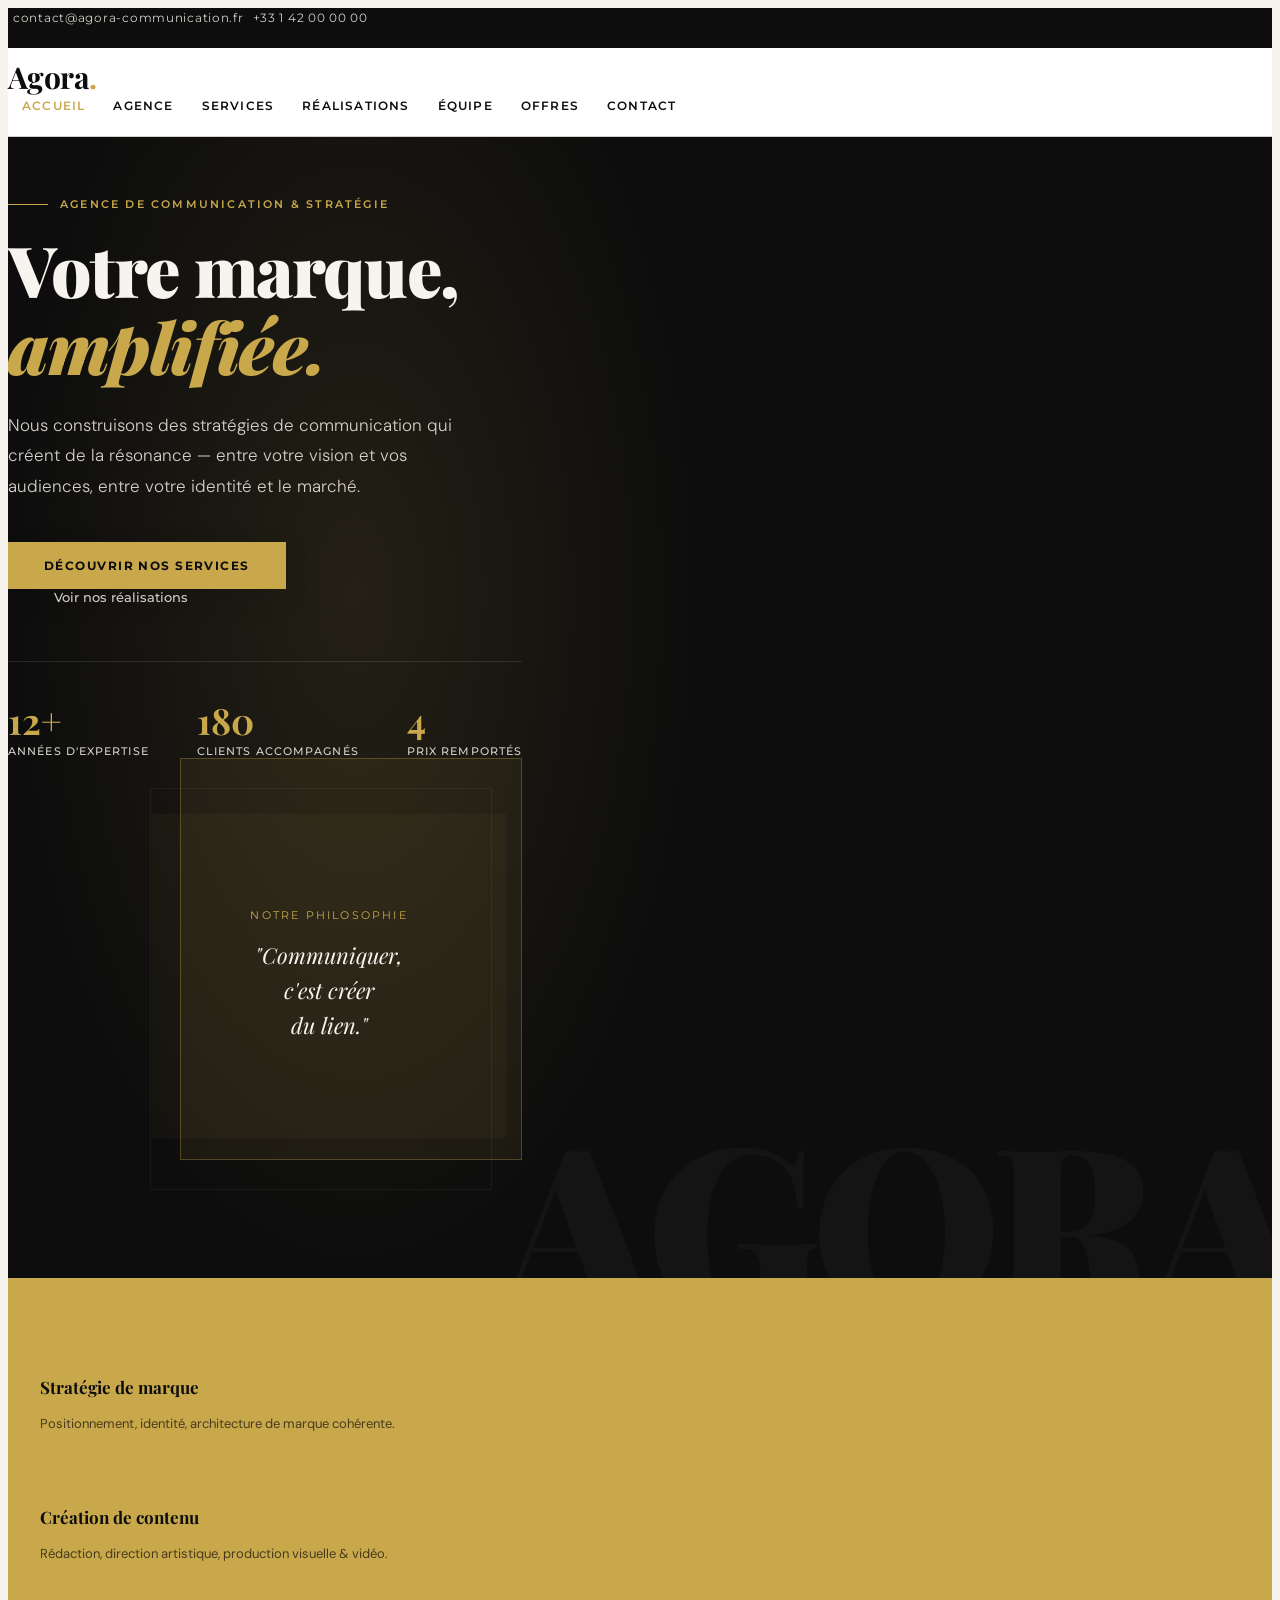
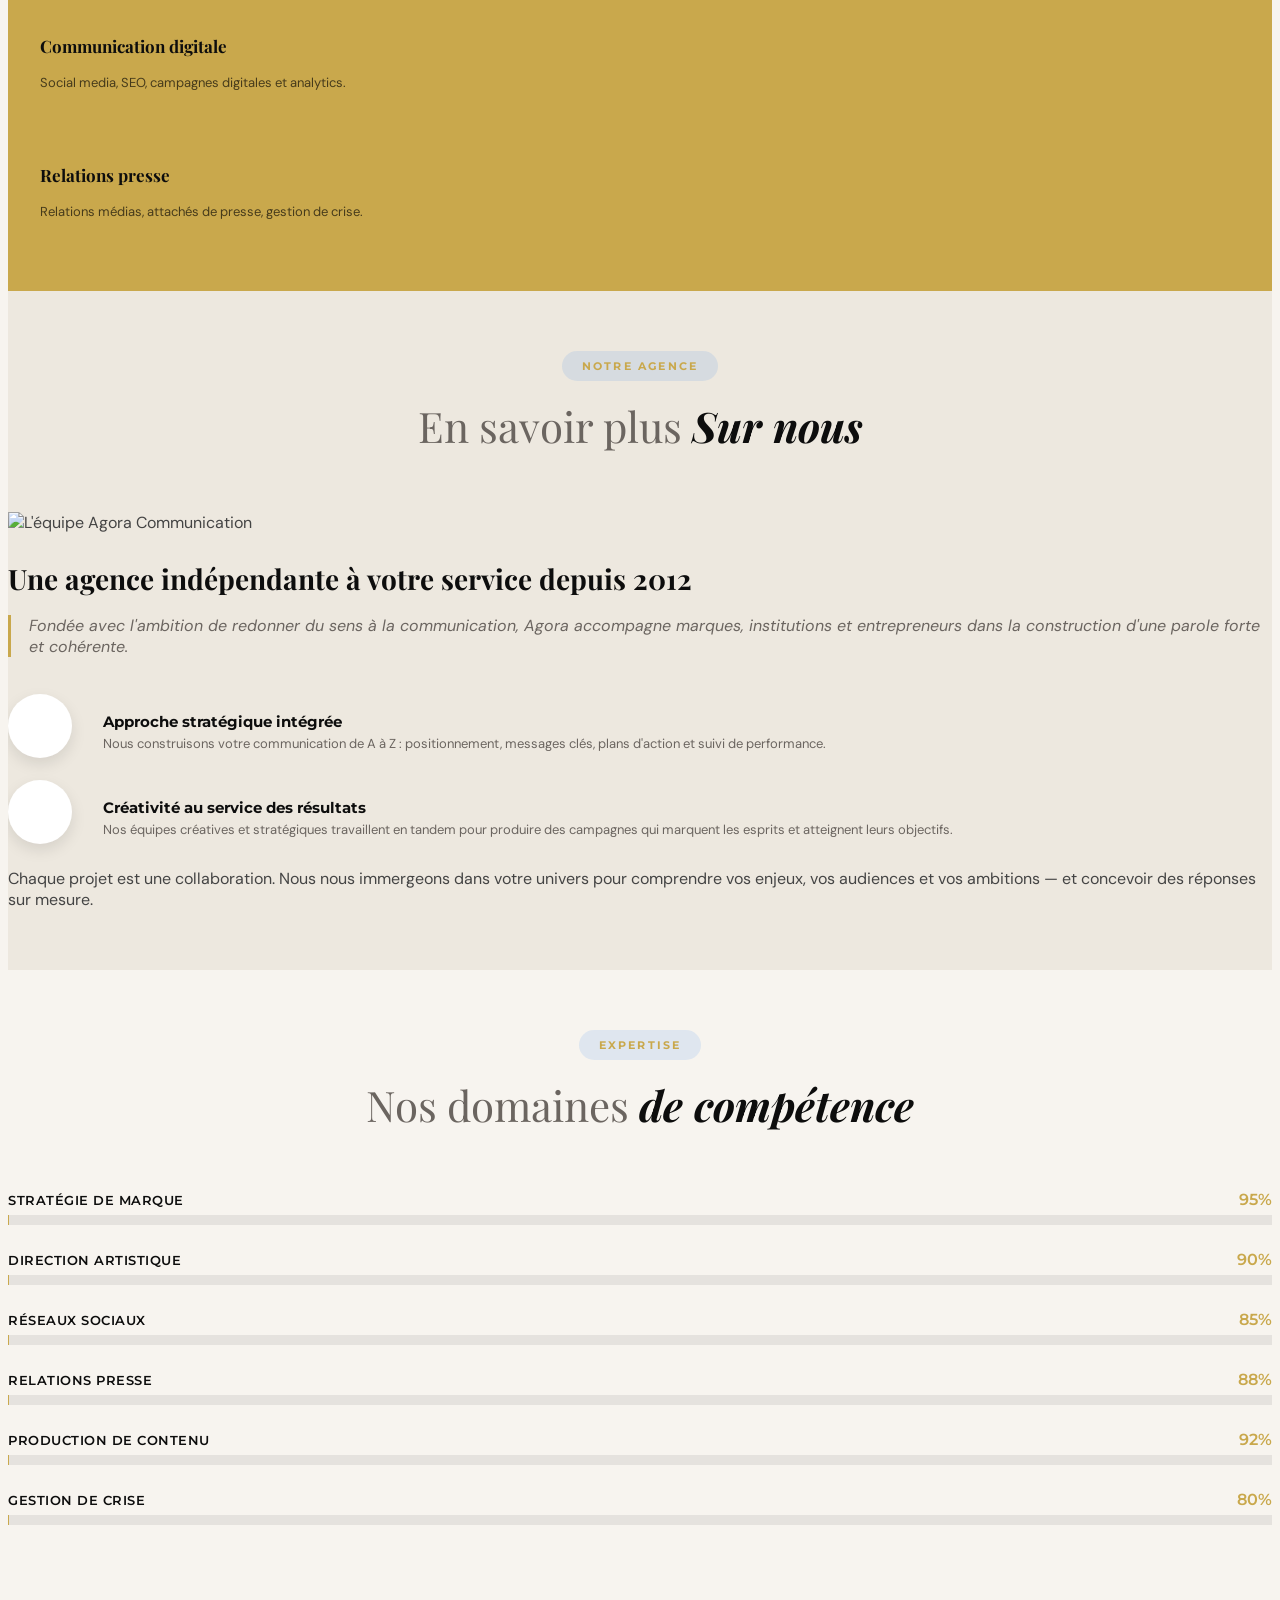
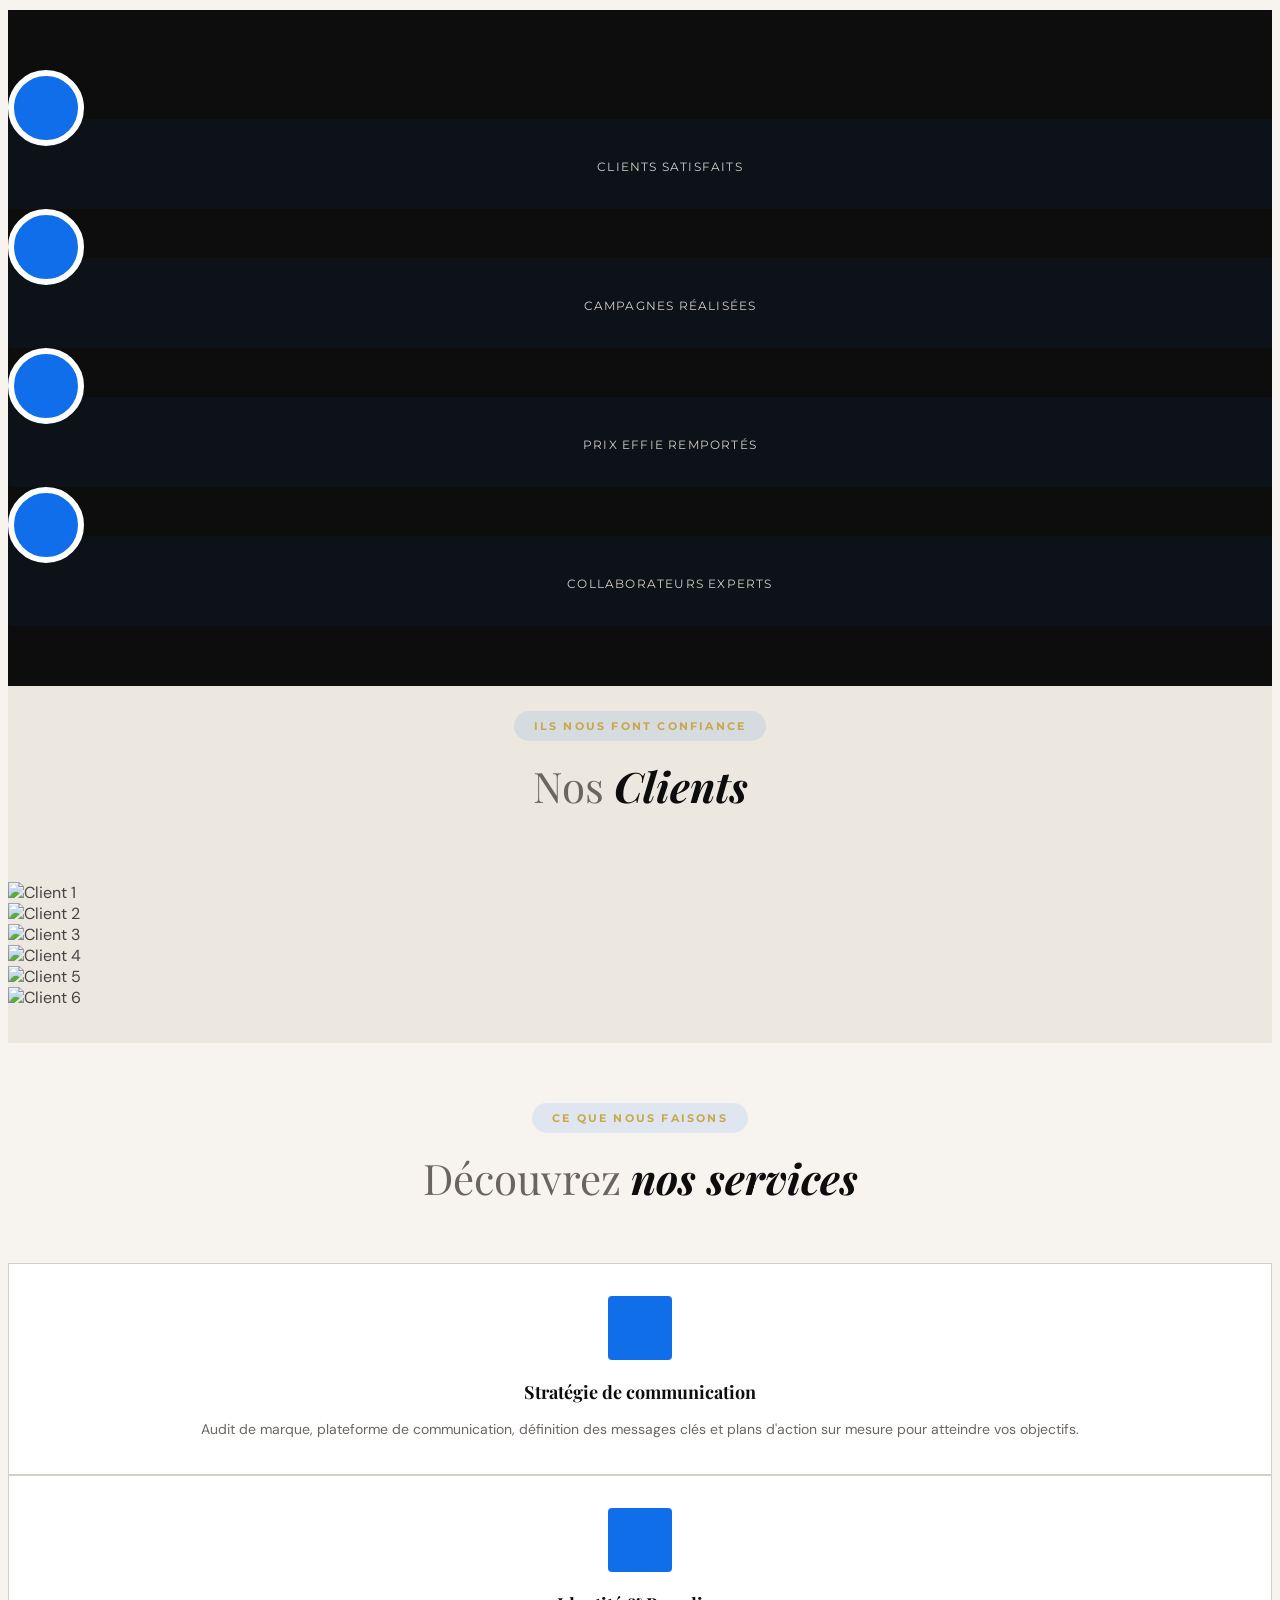
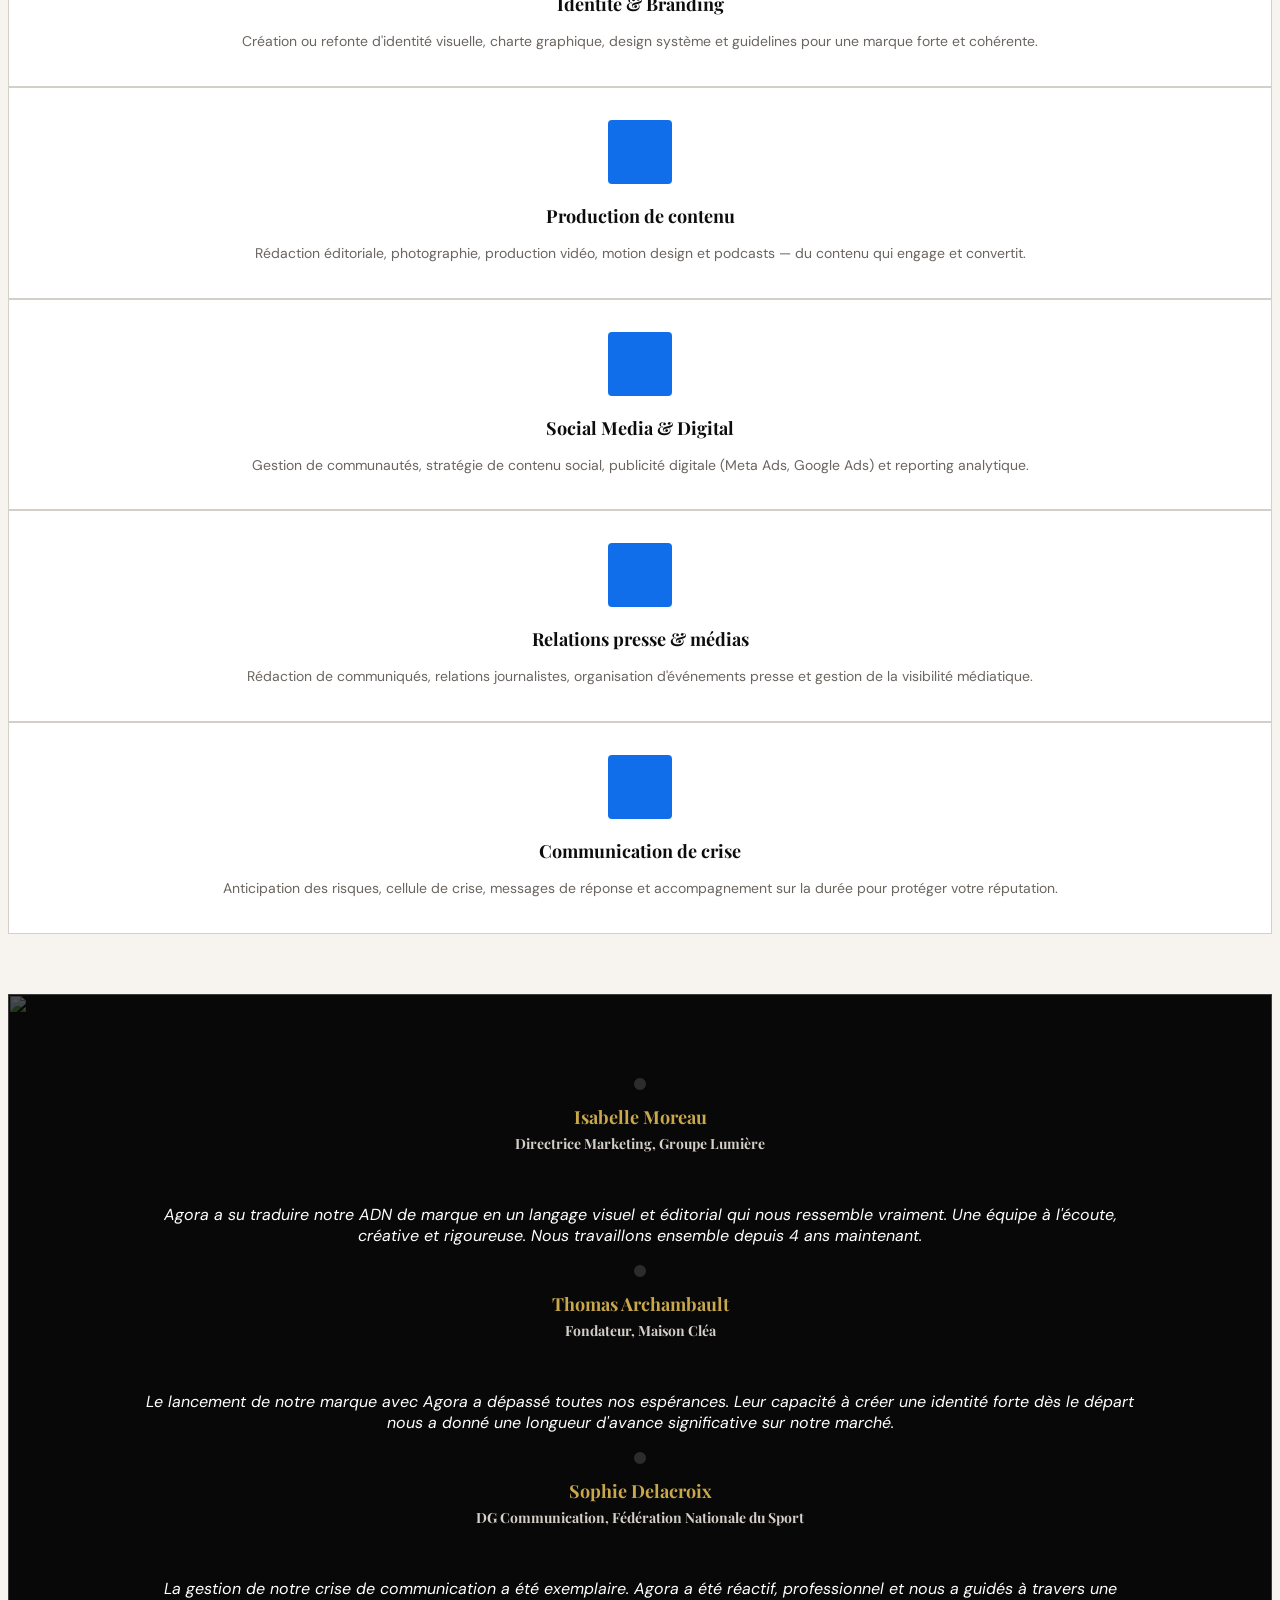
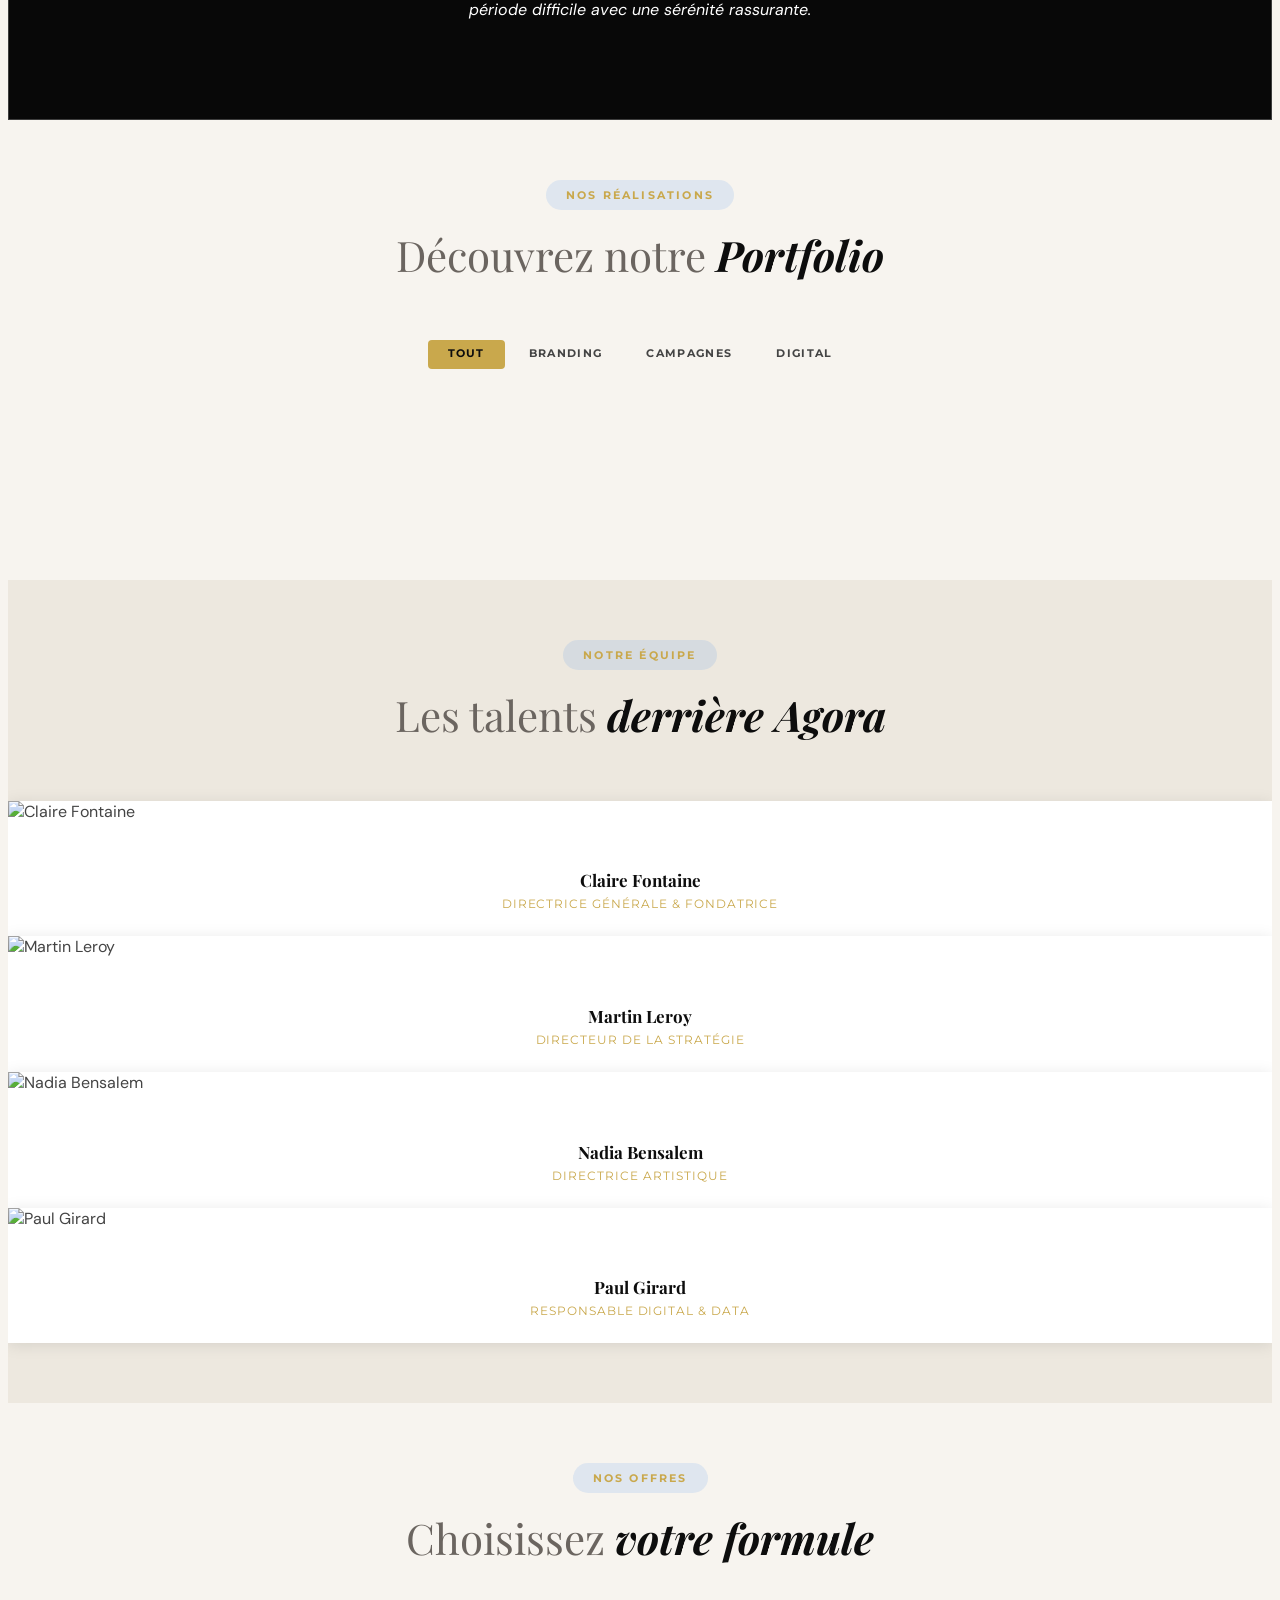
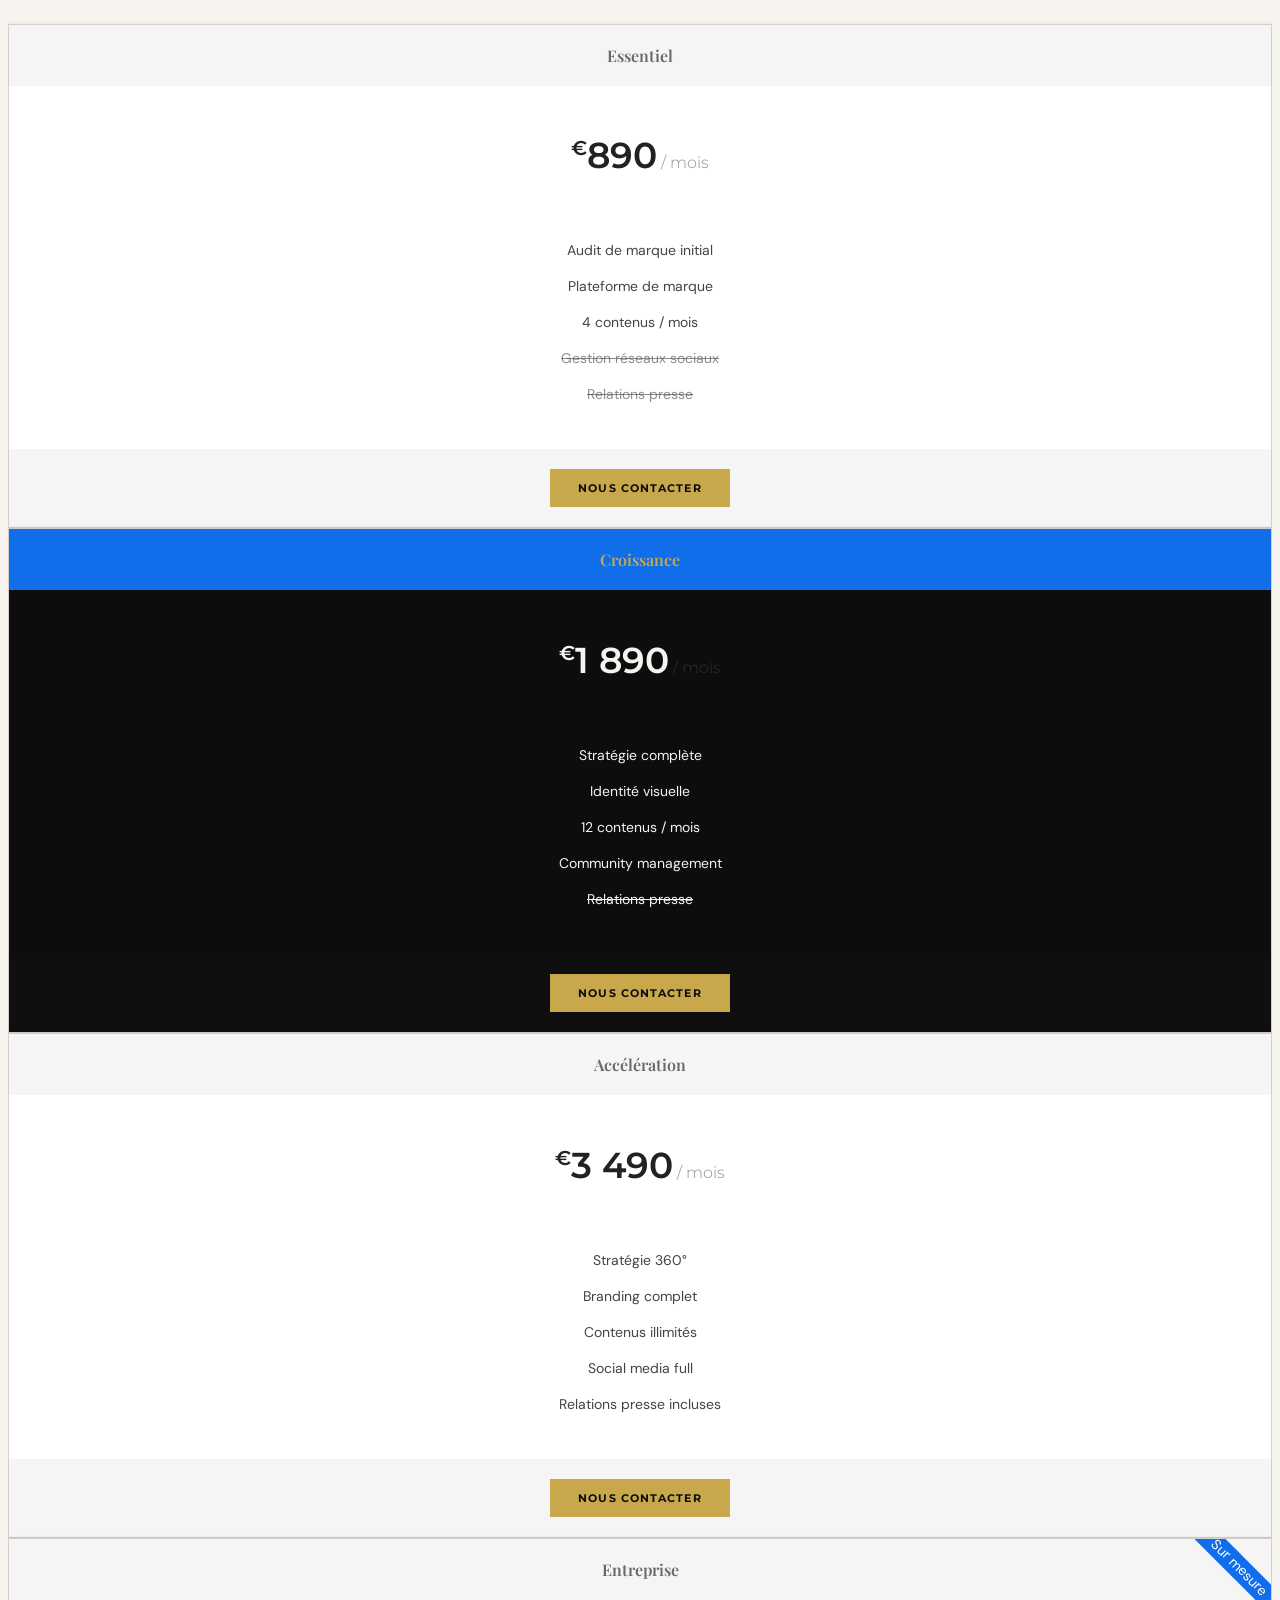
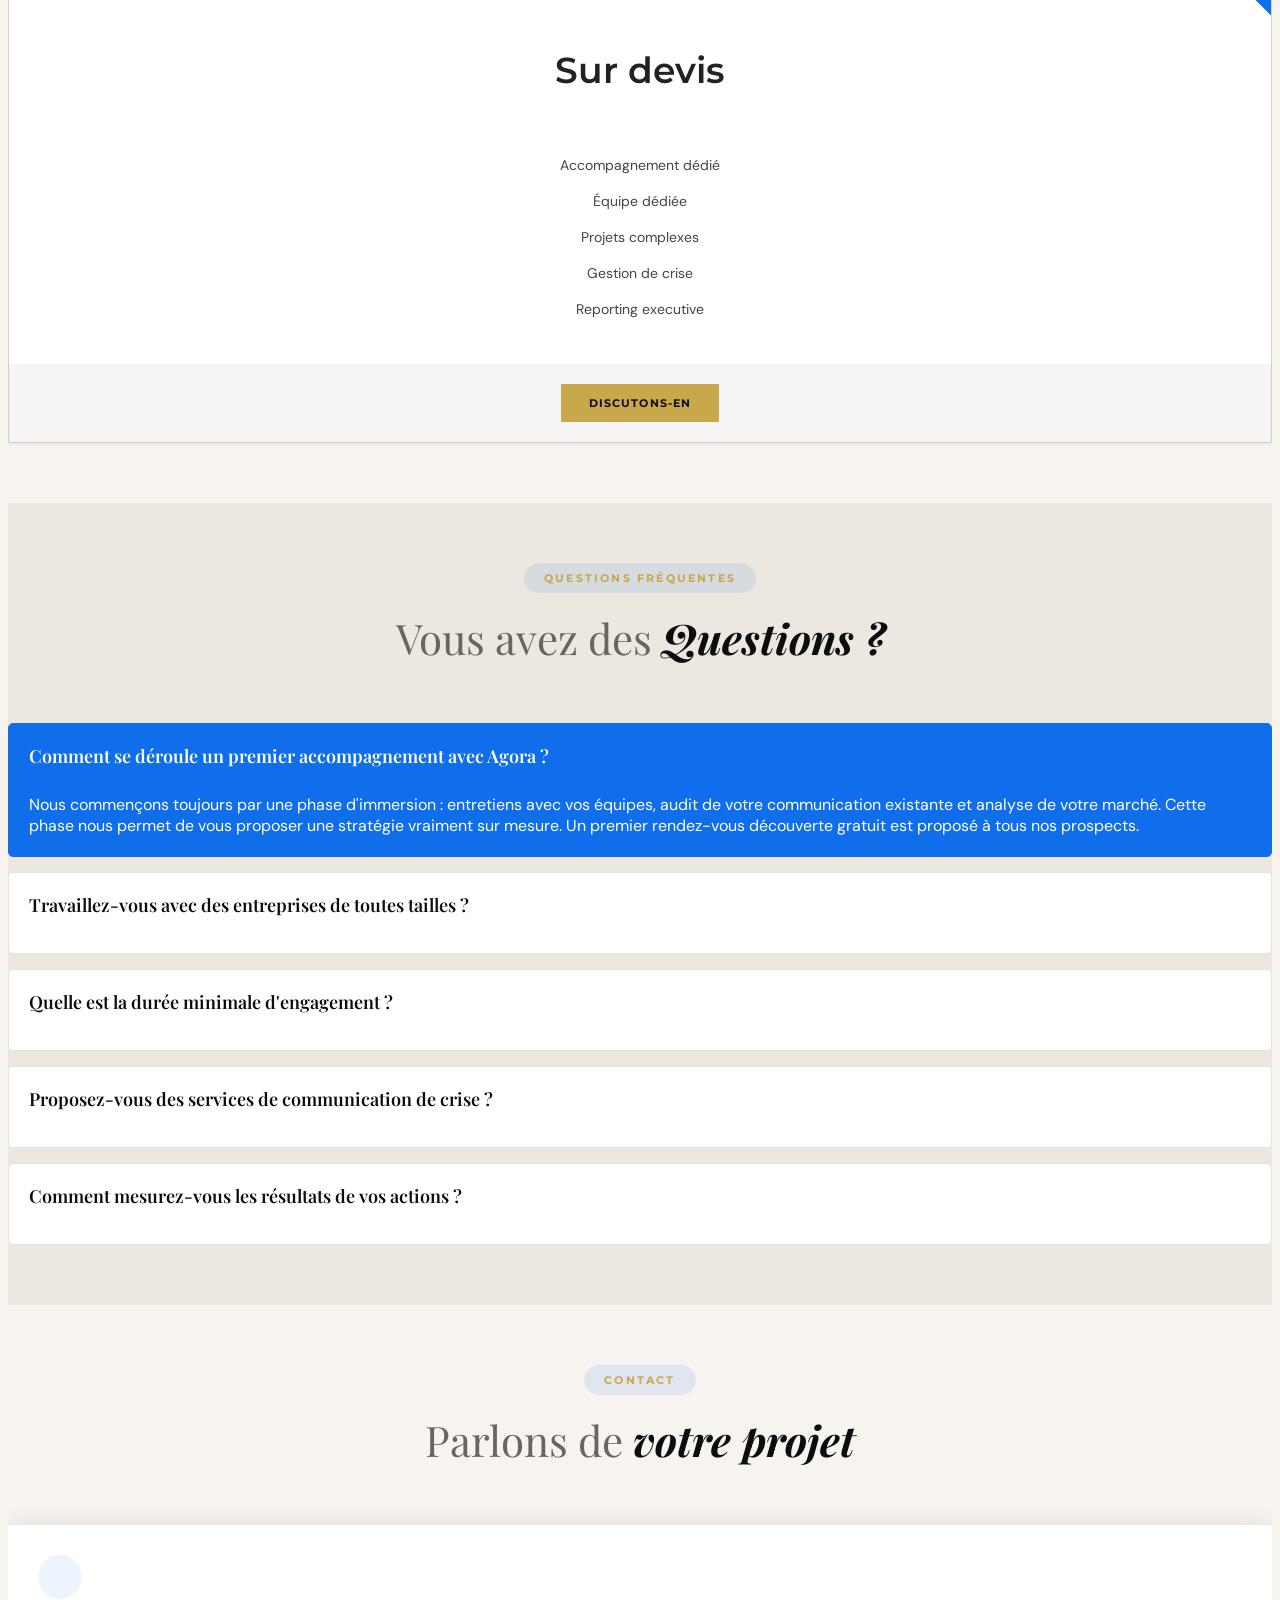
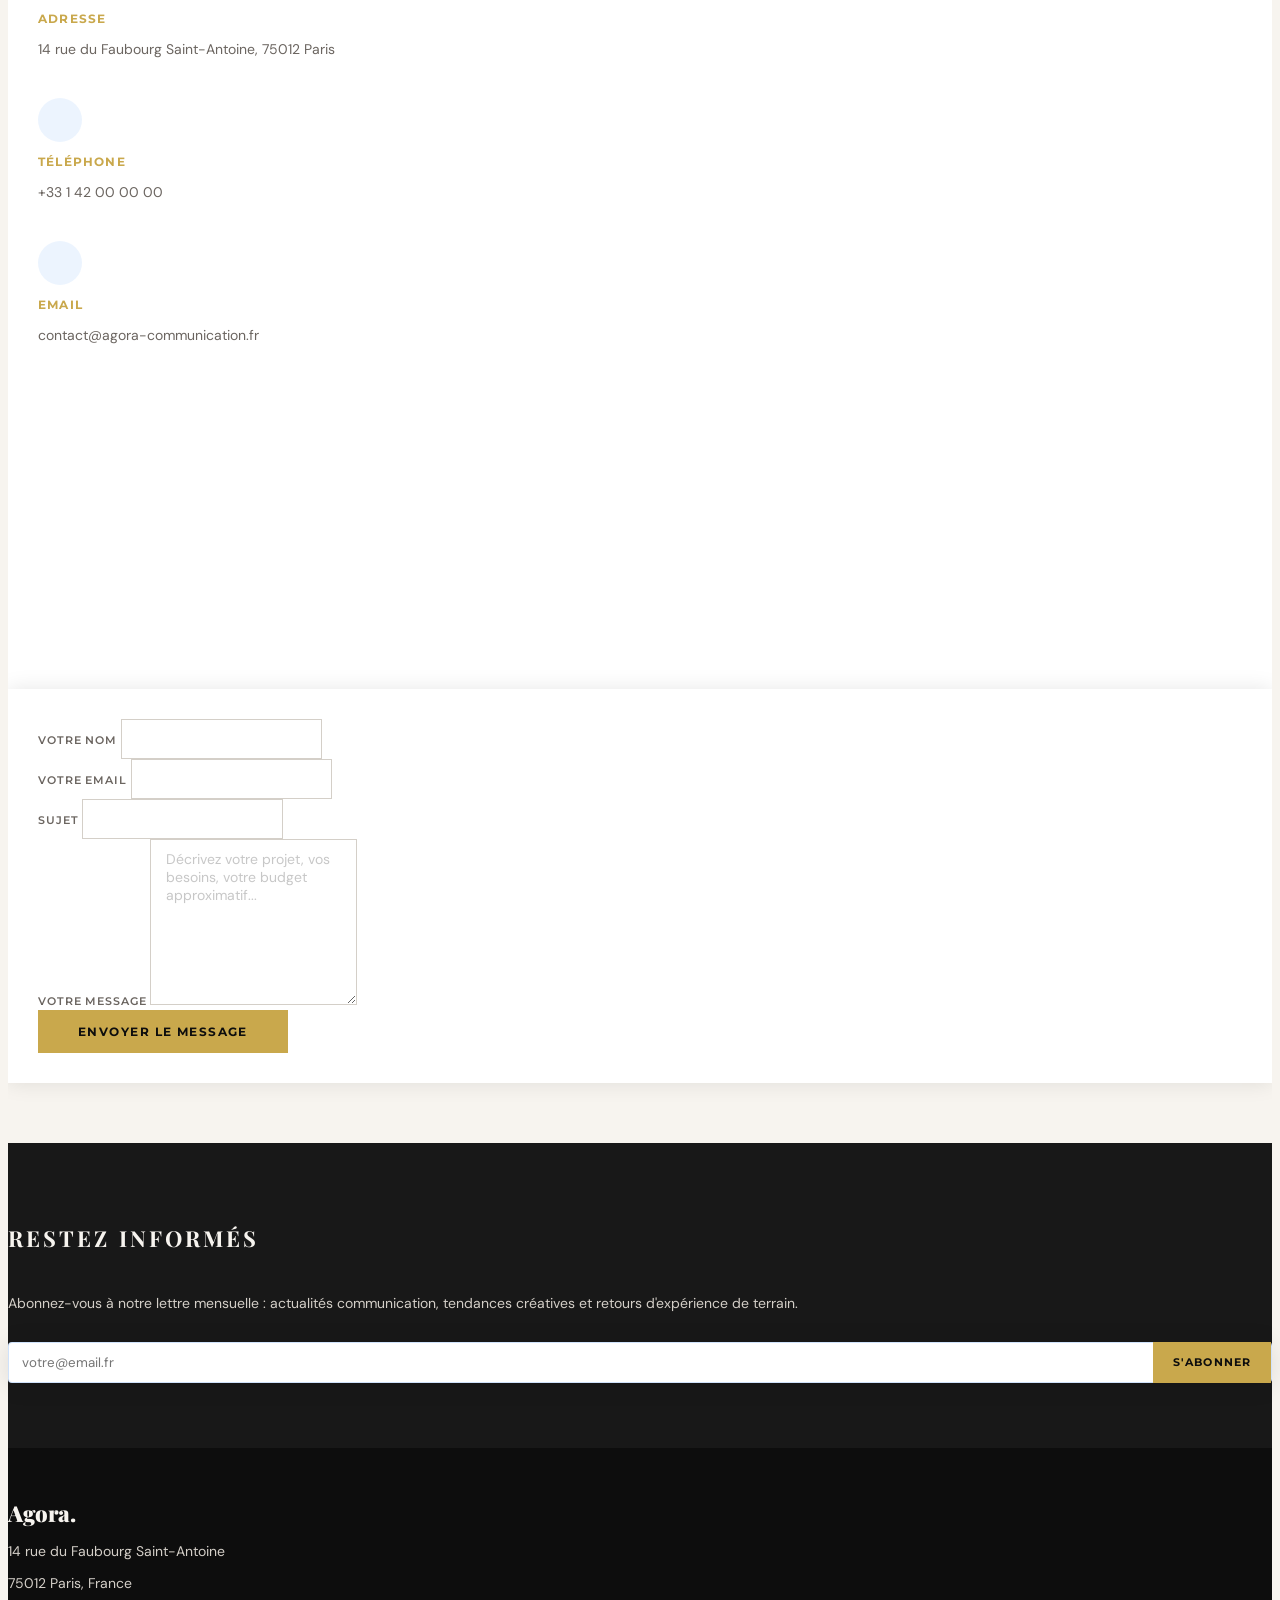
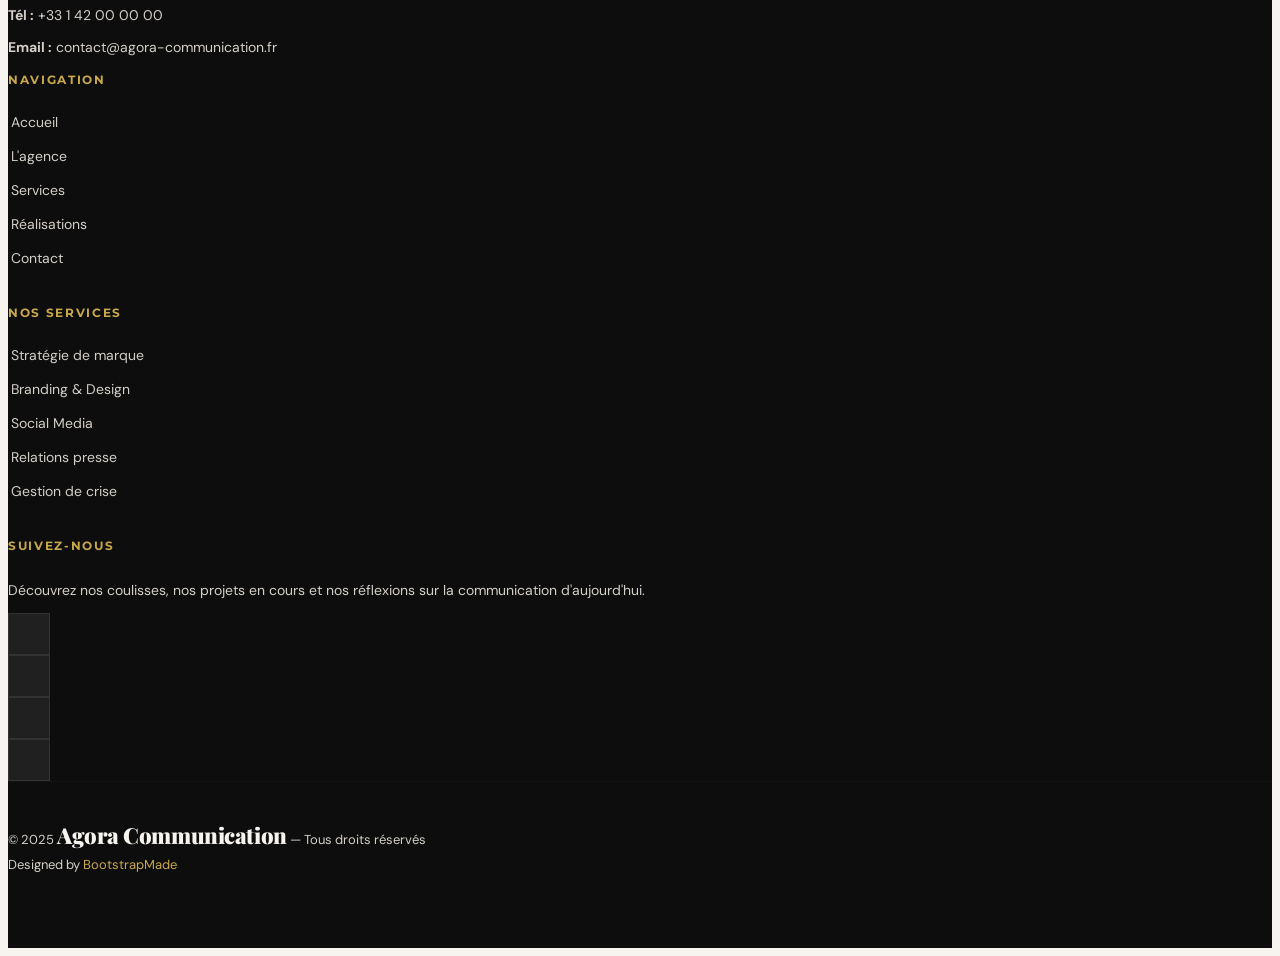
==== commit 68b4905a: "Update index.html" ====
--- a/index.html
+++ b/index.html
@@ -4,18 +4,14 @@
 <head>
   <meta charset="utf-8">
   <meta content="width=device-width, initial-scale=1.0" name="viewport">
-  <title>Index - Agora Communication</title>
-  <meta name="description" content="">
-  <meta name="keywords" content="">
-
-  <!-- Favicons -->
-  <link href="assets/img/favicon.png" rel="icon">
-  <link href="assets/img/apple-touch-icon.png" rel="apple-touch-icon">
+  <title>Agora Communication — Agence de Communication & Stratégie</title>
+  <meta name="description" content="Agora Communication, agence créative spécialisée en stratégie de marque, création de contenu et communication digitale.">
+  <meta name="keywords" content="agence communication, stratégie de marque, branding, création contenu, communication digitale, relations presse">
 
   <!-- Fonts -->
   <link href="https://fonts.googleapis.com" rel="preconnect">
   <link href="https://fonts.gstatic.com" rel="preconnect" crossorigin>
-  <link href="https://fonts.googleapis.com/css2?family=Roboto:ital,wght@0,100;0,300;0,400;0,500;0,700;0,900;1,100;1,300;1,400;1,500;1,700;1,900&family=Open+Sans:ital,wght@0,300;0,400;0,500;0,600;0,700;0,800;1,300;1,400;1,500;1,600;1,700;1,800&family=Montserrat:ital,wght@0,100;0,200;0,300;0,400;0,500;0,600;0,700;0,800;0,900;1,100;1,200;1,300;1,400;1,500;1,600;1,700;1,800;1,900&display=swap" rel="stylesheet">
+  <link href="https://fonts.googleapis.com/css2?family=Playfair+Display:ital,wght@0,400;0,700;0,900;1,400;1,700&family=DM+Sans:ital,opsz,wght@0,9..40,300;0,9..40,400;0,9..40,500;0,9..40,600;1,9..40,300;1,9..40,400&family=Montserrat:wght@300;400;500;600;700;800&display=swap" rel="stylesheet">
 
   <!-- Vendor CSS Files -->
   <link href="assets/vendor/bootstrap/css/bootstrap.min.css" rel="stylesheet">
@@ -27,24 +23,179 @@
   <!-- Main CSS File -->
   <link href="assets/css/main.css" rel="stylesheet">
 
-  <!-- =======================================================
-  * Template Name: BizLand
-  * Template URL: https://bootstrapmade.com/bizland-bootstrap-business-template/
-  * Updated: Aug 07 2024 with Bootstrap v5.3.3
-  * Author: BootstrapMade.com
-  * License: https://bootstrapmade.com/license/
-  ======================================================== -->
+  <style>
+    /* ===== AGORA — Design tokens ===== */
+    :root {
+      --agora-noir: #0d0d0d;
+      --agora-blanc: #f7f4ef;
+      --agora-creme: #ede8df;
+      --agora-or: #c9a84c;
+      --agora-or-clair: #e8d5a3;
+      --agora-gris: #6b6560;
+      --agora-gris-clair: #d4cfc8;
+      --agora-accent: #8b2e2e;
+      --font-display: 'Playfair Display', Georgia, serif;
+      --font-body: 'DM Sans', sans-serif;
+      --font-ui: 'Montserrat', sans-serif;
+    }
+
+    body { font-family: var(--font-body); background: var(--agora-blanc); color: var(--agora-noir); overflow-x: hidden; }
+    h1, h2, h3, h4 { font-family: var(--font-display); }
+
+    /* TOPBAR */
+    .topbar { background: var(--agora-noir) !important; padding: 8px 0; }
+    .topbar .contact-info a, .topbar .contact-info span { color: var(--agora-gris-clair) !important; font-family: var(--font-ui); font-size: 12px; letter-spacing: 0.06em; text-decoration: none; }
+    .topbar .contact-info a:hover { color: var(--agora-or) !important; }
+    .topbar .social-links a { color: var(--agora-gris-clair) !important; transition: color 0.3s; font-size: 14px; }
+    .topbar .social-links a:hover { color: var(--agora-or) !important; }
+
+    /* HEADER */
+    .header { background: var(--agora-blanc) !important; border-bottom: 1px solid var(--agora-gris-clair); }
+    .header .branding { padding: 14px 0; }
+    .sitename { font-family: var(--font-display); font-size: 26px; font-weight: 900; color: var(--agora-noir) !important; letter-spacing: -0.02em; }
+    .sitename span { color: var(--agora-or); }
+    .navmenu ul li a { font-family: var(--font-ui); font-size: 12px; font-weight: 600; letter-spacing: 0.1em; text-transform: uppercase; color: var(--agora-noir) !important; padding: 6px 14px; transition: color 0.3s; }
+    .navmenu ul li a:hover, .navmenu ul li a.active { color: var(--agora-or) !important; }
+
+    /* HERO */
+    .hero { background: var(--agora-noir) !important; min-height: 100vh; display: flex; align-items: center; position: relative; overflow: hidden; }
+    .hero::before { content: ''; position: absolute; top: -20%; right: -10%; width: 55%; height: 120%; background: radial-gradient(ellipse at center, rgba(201,168,76,0.12) 0%, transparent 70%); pointer-events: none; }
+    .hero::after { content: 'AGORA'; position: absolute; bottom: -5%; right: -2%; font-family: var(--font-display); font-size: clamp(100px, 18vw, 260px); font-weight: 900; color: rgba(255,255,255,0.03); line-height: 1; pointer-events: none; user-select: none; letter-spacing: -0.04em; }
+    .hero .eyebrow { font-family: var(--font-ui); font-size: 11px; font-weight: 600; letter-spacing: 0.2em; text-transform: uppercase; color: var(--agora-or); margin-bottom: 20px; display: flex; align-items: center; gap: 12px; }
+    .hero .eyebrow::before { content: ''; display: block; width: 40px; height: 1px; background: var(--agora-or); }
+    .hero h1 { font-size: clamp(38px, 5.5vw, 72px); font-weight: 900; color: var(--agora-blanc); line-height: 1.1; margin-bottom: 24px; letter-spacing: -0.02em; }
+    .hero h1 em { font-style: italic; color: var(--agora-or); }
+    .hero p { font-size: 17px; line-height: 1.8; color: var(--agora-gris-clair); max-width: 480px; margin-bottom: 40px; font-weight: 300; }
+    .hero .btn-get-started { font-family: var(--font-ui); font-size: 12px; font-weight: 700; letter-spacing: 0.12em; text-transform: uppercase; background: var(--agora-or); color: var(--agora-noir); padding: 16px 36px; border-radius: 0; text-decoration: none; transition: all 0.3s; display: inline-block; }
+    .hero .btn-get-started:hover { background: var(--agora-blanc); color: var(--agora-noir); transform: translateY(-2px); }
+    .hero .btn-watch-video { font-family: var(--font-ui); font-size: 13px; font-weight: 500; color: var(--agora-gris-clair) !important; text-decoration: none; margin-left: 28px; display: flex; align-items: center; gap: 10px; transition: color 0.3s; }
+    .hero .btn-watch-video:hover { color: var(--agora-or) !important; }
+    .hero .btn-watch-video i { font-size: 22px; }
+    .hero-stats-row { display: flex; gap: 48px; margin-top: 56px; padding-top: 40px; border-top: 1px solid rgba(255,255,255,0.1); }
+    .hero-stat-num { font-family: var(--font-display); font-size: 36px; font-weight: 700; color: var(--agora-or); line-height: 1; }
+    .hero-stat-label { font-family: var(--font-ui); font-size: 11px; font-weight: 500; letter-spacing: 0.1em; text-transform: uppercase; color: var(--agora-gris-clair); margin-top: 6px; }
+
+    /* FEATURED SERVICES BAND */
+    #featured-services { background: var(--agora-or) !important; padding: 48px 0 !important; }
+    #featured-services .service-item { background: transparent !important; border: none !important; box-shadow: none !important; padding: 20px 32px !important; border-right: 1px solid rgba(0,0,0,0.15); }
+    #featured-services .service-item:last-child { border-right: none; }
+    #featured-services .service-item .icon i { color: var(--agora-noir) !important; font-size: 28px; }
+    #featured-services .service-item h4 a { font-family: var(--font-display); font-size: 17px; font-weight: 700; color: var(--agora-noir) !important; text-decoration: none; }
+    #featured-services .service-item p { font-size: 13px; color: rgba(0,0,0,0.65) !important; margin: 0; line-height: 1.6; }
+
+    /* SECTION TITLES */
+    .section-title h2 { font-family: var(--font-ui); font-size: 11px; font-weight: 700; letter-spacing: 0.2em; text-transform: uppercase; color: var(--agora-or); margin-bottom: 10px; }
+    .section-title p { font-family: var(--font-display); font-size: clamp(28px, 3.5vw, 42px); font-weight: 700; color: var(--agora-noir); line-height: 1.2; }
+    .section-title p .description-title { color: var(--agora-noir); font-style: italic; }
+    .section-title p span:first-child { color: var(--agora-gris); font-style: normal; font-weight: 400; }
+
+    /* ABOUT */
+    #about { background: var(--agora-creme) !important; }
+    #about .about-content h3 { font-size: clamp(20px, 2.5vw, 28px); font-weight: 700; color: var(--agora-noir); line-height: 1.3; margin-bottom: 18px; }
+    #about .about-content p.fst-italic { font-size: 16px; font-style: italic !important; color: var(--agora-gris); border-left: 3px solid var(--agora-or); padding-left: 18px; margin-bottom: 24px; }
+    #about .about-content ul { list-style: none; padding: 0; margin: 0 0 24px; }
+    #about .about-content ul li { display: flex; gap: 16px; margin-bottom: 20px; }
+    #about .about-content ul li i { font-size: 22px; color: var(--agora-or); flex-shrink: 0; margin-top: 2px; }
+    #about .about-content ul li h4 { font-size: 15px; font-weight: 700; font-family: var(--font-ui); margin-bottom: 4px; color: var(--agora-noir); }
+    #about .about-content ul li p { font-size: 13px; color: var(--agora-gris); margin: 0; }
+
+    /* SKILLS */
+    #skills { background: var(--agora-blanc) !important; }
+    #skills .skill span { font-family: var(--font-ui); font-weight: 600; font-size: 13px; letter-spacing: 0.04em; color: var(--agora-noir); }
+    #skills .skill .val { color: var(--agora-or); }
+    #skills .progress-bar { background: var(--agora-or) !important; }
+
+    /* STATS */
+    #stats { background: var(--agora-noir) !important; }
+    #stats i { color: var(--agora-or) !important; font-size: 32px; }
+    #stats .stats-item span { color: var(--agora-blanc) !important; font-family: var(--font-display); font-size: 48px; font-weight: 700; }
+    #stats .stats-item p { color: var(--agora-gris-clair) !important; font-family: var(--font-ui); font-size: 12px; letter-spacing: 0.1em; text-transform: uppercase; }
+
+    /* CLIENTS */
+    #clients { background: var(--agora-creme) !important; }
+
+    /* SERVICES */
+    #services { background: var(--agora-blanc) !important; }
+    #services .service-item { border: 1px solid var(--agora-gris-clair) !important; border-radius: 0 !important; padding: 32px !important; transition: all 0.3s !important; background: white !important; }
+    #services .service-item:hover { border-color: var(--agora-or) !important; transform: translateY(-4px); box-shadow: 0 16px 40px rgba(0,0,0,0.08) !important; }
+    #services .service-item .icon i { color: var(--agora-or) !important; font-size: 32px; }
+    #services .service-item h3 { font-size: 18px; font-weight: 700; color: var(--agora-noir); margin: 16px 0 10px; }
+    #services .service-item h3 a { color: inherit !important; text-decoration: none; }
+    #services .service-item p { font-size: 14px; color: var(--agora-gris); line-height: 1.7; }
+
+    /* TESTIMONIALS */
+    #testimonials { background: var(--agora-noir) !important; }
+    #testimonials .testimonial-item h3 { color: var(--agora-or) !important; font-size: 18px; }
+    #testimonials .testimonial-item h4 { color: var(--agora-gris-clair) !important; }
+    #testimonials .testimonial-item .stars i { color: var(--agora-or) !important; }
+
+    /* PORTFOLIO */
+    #portfolio { background: var(--agora-blanc) !important; }
+    .portfolio-filters li { font-family: var(--font-ui) !important; font-size: 11px !important; font-weight: 700 !important; letter-spacing: 0.12em !important; text-transform: uppercase !important; }
+    .portfolio-filters li.filter-active { background: var(--agora-or) !important; color: var(--agora-noir) !important; border-color: var(--agora-or) !important; }
+
+    /* TEAM */
+    #team { background: var(--agora-creme) !important; }
+    #team .team-member { background: white !important; border-radius: 0 !important; }
+    #team .member-info h4 { font-size: 17px; font-weight: 700; color: var(--agora-noir); }
+    #team .member-info span { font-family: var(--font-ui); font-size: 12px; letter-spacing: 0.08em; color: var(--agora-or); text-transform: uppercase; }
+    #team .social a { background: var(--agora-or) !important; border-radius: 0 !important; }
+    #team .social a:hover { background: var(--agora-noir) !important; }
+
+    /* PRICING */
+    #pricing { background: var(--agora-blanc) !important; }
+    .pricing-item { border: 1px solid var(--agora-gris-clair) !important; border-radius: 0 !important; }
+    .pricing-item.featured { background: var(--agora-noir) !important; }
+    .pricing-item.featured h3 { color: var(--agora-or) !important; }
+    .pricing-item.featured h4, .pricing-item.featured li { color: var(--agora-blanc) !important; }
+    .btn-buy { font-family: var(--font-ui) !important; font-size: 11px !important; font-weight: 700 !important; letter-spacing: 0.1em !important; text-transform: uppercase !important; background: var(--agora-or) !important; color: var(--agora-noir) !important; border-radius: 0 !important; border: none !important; padding: 12px 28px !important; }
+
+    /* FAQ */
+    #faq { background: var(--agora-creme) !important; }
+    .faq-item h3 { font-family: var(--font-display); font-size: 17px; color: var(--agora-noir); }
+    .faq-item.faq-active h3 { color: var(--agora-or); }
+
+    /* CONTACT */
+    #contact { background: var(--agora-blanc) !important; }
+    #contact .info-item h3 { font-family: var(--font-ui); font-size: 12px; font-weight: 700; letter-spacing: 0.1em; text-transform: uppercase; color: var(--agora-or); }
+    #contact .info-item p { color: var(--agora-gris); font-size: 14px; }
+    #contact .info-item i { color: var(--agora-or) !important; }
+    #contact .php-email-form input, #contact .php-email-form textarea { border: 1px solid var(--agora-gris-clair) !important; border-radius: 0 !important; font-family: var(--font-body) !important; font-size: 14px !important; background: white !important; transition: border-color 0.3s; }
+    #contact .php-email-form input:focus, #contact .php-email-form textarea:focus { border-color: var(--agora-or) !important; box-shadow: none !important; outline: none !important; }
+    #contact .php-email-form button { font-family: var(--font-ui) !important; font-size: 12px !important; font-weight: 700 !important; letter-spacing: 0.12em !important; text-transform: uppercase !important; background: var(--agora-or) !important; color: var(--agora-noir) !important; border-radius: 0 !important; border: none !important; padding: 14px 40px !important; transition: all 0.3s !important; }
+    #contact .php-email-form button:hover { background: var(--agora-noir) !important; color: var(--agora-or) !important; }
+    #contact label { font-family: var(--font-ui); font-size: 11px; font-weight: 600; letter-spacing: 0.08em; text-transform: uppercase; color: var(--agora-gris); }
+
+    /* FOOTER */
+    .footer { background: var(--agora-noir) !important; color: var(--agora-gris-clair) !important; }
+    .footer .footer-newsletter { background: #181818 !important; }
+    .footer .footer-newsletter h4 { font-family: var(--font-display); font-size: 22px; color: var(--agora-blanc); }
+    .footer .footer-newsletter p { color: var(--agora-gris-clair); font-size: 14px; }
+    .footer .footer-newsletter .newsletter-form input[type="email"] { border: 1px solid rgba(255,255,255,0.15) !important; background: transparent !important; color: var(--agora-blanc) !important; font-family: var(--font-body) !important; border-radius: 0 !important; }
+    .footer .footer-newsletter .newsletter-form input[type="submit"] { background: var(--agora-or) !important; color: var(--agora-noir) !important; font-family: var(--font-ui) !important; font-size: 11px !important; font-weight: 700 !important; letter-spacing: 0.1em !important; text-transform: uppercase !important; border-radius: 0 !important; }
+    .footer .sitename { color: var(--agora-blanc) !important; font-family: var(--font-display); font-size: 22px; font-weight: 900; }
+    .footer .footer-contact p, .footer .footer-contact strong { color: var(--agora-gris-clair) !important; font-size: 14px; }
+    .footer h4 { font-family: var(--font-ui); font-size: 12px; font-weight: 700; letter-spacing: 0.14em; text-transform: uppercase; color: var(--agora-or); }
+    .footer .footer-links li a { color: var(--agora-gris-clair) !important; font-size: 14px; text-decoration: none; transition: color 0.3s; }
+    .footer .footer-links li a:hover { color: var(--agora-or) !important; }
+    .footer .footer-links li i { color: var(--agora-or) !important; }
+    .footer .social-links a { background: rgba(255,255,255,0.08) !important; border-radius: 0 !important; color: var(--agora-gris-clair) !important; transition: all 0.3s !important; }
+    .footer .social-links a:hover { background: var(--agora-or) !important; color: var(--agora-noir) !important; }
+    .footer .copyright p { color: var(--agora-gris-clair); font-size: 13px; }
+    .footer .credits a { color: var(--agora-or); }
+
+    .scroll-top { background: var(--agora-or) !important; color: var(--agora-noir) !important; border-radius: 0 !important; }
+  </style>
 </head>
 
 <body class="index-page">
 
   <header id="header" class="header sticky-top">
-
     <div class="topbar d-flex align-items-center">
       <div class="container d-flex justify-content-center justify-content-md-between">
         <div class="contact-info d-flex align-items-center">
-          <i class="bi bi-envelope d-flex align-items-center"><a href="mailto:contact@example.com">contact@example.com</a></i>
-          <i class="bi bi-phone d-flex align-items-center ms-4"><span>+1 5589 55488 55</span></i>
+          <i class="bi bi-envelope d-flex align-items-center"><a href="mailto:contact@agora-communication.fr">contact@agora-communication.fr</a></i>
+          <i class="bi bi-phone d-flex align-items-center ms-4"><span>+33 1 42 00 00 00</span></i>
         </div>
         <div class="social-links d-none d-md-flex align-items-center">
           <a href="#" class="twitter"><i class="bi bi-twitter-x"></i></a>
@@ -53,1016 +204,688 @@
           <a href="#" class="linkedin"><i class="bi bi-linkedin"></i></a>
         </div>
       </div>
-    </div><!-- End Top Bar -->
-
-    <div class="branding d-flex align-items-cente">
-
+    </div>
+
+    <div class="branding d-flex align-items-center">
       <div class="container position-relative d-flex align-items-center justify-content-between">
-        <a href="index.html" class="logo d-flex align-items-center">
-          <!-- Uncomment the line below if you also wish to use an image logo -->
-          <!-- <img src="assets/img/logo.png" alt=""> -->
-          <h1 class="sitename">BizLand</h1>
+        <a href="#hero" class="logo d-flex align-items-center">
+          <h1 class="sitename">Agora<span>.</span></h1>
         </a>
-
         <nav id="navmenu" class="navmenu">
           <ul>
-            <li><a href="#hero" class="active">Home</a></li>
-            <li><a href="#about">About</a></li>
+            <li><a href="#hero" class="active">Accueil</a></li>
+            <li><a href="#about">Agence</a></li>
             <li><a href="#services">Services</a></li>
-            <li><a href="#portfolio">Portfolio</a></li>
-            <li><a href="#team">Team</a></li>
-            <li class="dropdown"><a href="#"><span>Dropdown</span> <i class="bi bi-chevron-down toggle-dropdown"></i></a>
-              <ul>
-                <li><a href="#">Dropdown 1</a></li>
-                <li class="dropdown"><a href="#"><span>Deep Dropdown</span> <i class="bi bi-chevron-down toggle-dropdown"></i></a>
-                  <ul>
-                    <li><a href="#">Deep Dropdown 1</a></li>
-                    <li><a href="#">Deep Dropdown 2</a></li>
-                    <li><a href="#">Deep Dropdown 3</a></li>
-                    <li><a href="#">Deep Dropdown 4</a></li>
-                    <li><a href="#">Deep Dropdown 5</a></li>
-                  </ul>
-                </li>
-                <li><a href="#">Dropdown 2</a></li>
-                <li><a href="#">Dropdown 3</a></li>
-                <li><a href="#">Dropdown 4</a></li>
-              </ul>
-            </li>
+            <li><a href="#portfolio">Réalisations</a></li>
+            <li><a href="#team">Équipe</a></li>
+            <li><a href="#pricing">Offres</a></li>
             <li><a href="#contact">Contact</a></li>
           </ul>
           <i class="mobile-nav-toggle d-xl-none bi bi-list"></i>
         </nav>
-
-      </div>
-
+      </div>
     </div>
-
   </header>
 
   <main class="main">
 
     <!-- Hero Section -->
-    <section id="hero" class="hero section light-background">
-
+    <section id="hero" class="hero section">
       <div class="container">
-        <div class="row gy-4">
-          <div class="col-lg-6 order-2 order-lg-1 d-flex flex-column justify-content-center" data-aos="zoom-out">
-            <h1>Welcome to <span>BizLand</span></h1>
-            <p>We are team of talented designers making websites with Bootstrap</p>
-            <div class="d-flex">
-              <a href="#about" class="btn-get-started">Get Started</a>
-              <a href="https://www.youtube.com/watch?v=Y7f98aduVJ8" class="glightbox btn-watch-video d-flex align-items-center"><i class="bi bi-play-circle"></i><span>Watch Video</span></a>
-            </div>
-          </div>
-        </div>
-      </div>
-
-    </section><!-- /Hero Section -->
-
-    <!-- Featured Services Section -->
+        <div class="row gy-4 align-items-center" style="min-height: 88vh;">
+          <div class="col-lg-7 order-2 order-lg-1 d-flex flex-column justify-content-center" data-aos="fade-up">
+            <div class="eyebrow">Agence de communication &amp; stratégie</div>
+            <h1>Votre marque,<br><em>amplifiée.</em></h1>
+            <p>Nous construisons des stratégies de communication qui créent de la résonance — entre votre vision et vos audiences, entre votre identité et le marché.</p>
+            <div class="d-flex align-items-center flex-wrap gap-3">
+              <a href="#services" class="btn-get-started">Découvrir nos services</a>
+              <a href="#portfolio" class="btn-watch-video">
+                <i class="bi bi-arrow-right-circle"></i>
+                <span>Voir nos réalisations</span>
+              </a>
+            </div>
+            <div class="hero-stats-row">
+              <div>
+                <div class="hero-stat-num">12+</div>
+                <div class="hero-stat-label">Années d'expertise</div>
+              </div>
+              <div>
+                <div class="hero-stat-num">180</div>
+                <div class="hero-stat-label">Clients accompagnés</div>
+              </div>
+              <div>
+                <div class="hero-stat-num">4</div>
+                <div class="hero-stat-label">Prix remportés</div>
+              </div>
+            </div>
+          </div>
+          <div class="col-lg-5 order-1 order-lg-2 d-flex align-items-center justify-content-end" data-aos="fade-left" data-aos-delay="200">
+            <div style="position:relative; height: 460px; width: 100%;">
+              <div style="position:absolute;top:0;right:0;width:340px;height:400px;background:rgba(201,168,76,0.08);border:1px solid rgba(201,168,76,0.3);"></div>
+              <div style="position:absolute;top:30px;right:30px;width:340px;height:400px;border:1px solid rgba(255,255,255,0.05);"></div>
+              <div style="position:absolute;top:56px;right:16px;width:290px;height:260px;background:rgba(201,168,76,0.04);display:flex;align-items:center;justify-content:center;padding:32px;">
+                <div style="text-align:center;">
+                  <div style="font-family:'Montserrat',sans-serif;font-size:11px;letter-spacing:0.2em;text-transform:uppercase;color:#c9a84c;margin-bottom:16px;">Notre philosophie</div>
+                  <div style="font-family:'Playfair Display',serif;font-size:22px;font-style:italic;color:#f7f4ef;line-height:1.6;">"Communiquer,<br>c'est créer<br>du lien."</div>
+                </div>
+              </div>
+            </div>
+          </div>
+        </div>
+      </div>
+    </section>
+
+    <!-- Featured Services Band -->
     <section id="featured-services" class="featured-services section">
-
       <div class="container">
-
-        <div class="row gy-4">
-
+        <div class="row gy-0">
           <div class="col-xl-3 col-md-6 d-flex" data-aos="fade-up" data-aos-delay="100">
-            <div class="service-item position-relative">
-              <div class="icon"><i class="bi bi-activity icon"></i></div>
-              <h4><a href="" class="stretched-link">Lorem Ipsum</a></h4>
-              <p>Voluptatum deleniti atque corrupti quos dolores et quas molestias excepturi</p>
-            </div>
-          </div><!-- End Service Item -->
-
+            <div class="service-item position-relative w-100">
+              <div class="icon"><i class="bi bi-bullseye icon"></i></div>
+              <h4><a href="#services" class="stretched-link">Stratégie de marque</a></h4>
+              <p>Positionnement, identité, architecture de marque cohérente.</p>
+            </div>
+          </div>
           <div class="col-xl-3 col-md-6 d-flex" data-aos="fade-up" data-aos-delay="200">
-            <div class="service-item position-relative">
-              <div class="icon"><i class="bi bi-bounding-box-circles icon"></i></div>
-              <h4><a href="" class="stretched-link">Sed ut perspici</a></h4>
-              <p>Duis aute irure dolor in reprehenderit in voluptate velit esse cillum dolore</p>
-            </div>
-          </div><!-- End Service Item -->
-
+            <div class="service-item position-relative w-100">
+              <div class="icon"><i class="bi bi-pencil-square icon"></i></div>
+              <h4><a href="#services" class="stretched-link">Création de contenu</a></h4>
+              <p>Rédaction, direction artistique, production visuelle &amp; vidéo.</p>
+            </div>
+          </div>
           <div class="col-xl-3 col-md-6 d-flex" data-aos="fade-up" data-aos-delay="300">
-            <div class="service-item position-relative">
-              <div class="icon"><i class="bi bi-calendar4-week icon"></i></div>
-              <h4><a href="" class="stretched-link">Magni Dolores</a></h4>
-              <p>Excepteur sint occaecat cupidatat non proident, sunt in culpa qui officia</p>
-            </div>
-          </div><!-- End Service Item -->
-
+            <div class="service-item position-relative w-100">
+              <div class="icon"><i class="bi bi-graph-up-arrow icon"></i></div>
+              <h4><a href="#services" class="stretched-link">Communication digitale</a></h4>
+              <p>Social media, SEO, campagnes digitales et analytics.</p>
+            </div>
+          </div>
           <div class="col-xl-3 col-md-6 d-flex" data-aos="fade-up" data-aos-delay="400">
-            <div class="service-item position-relative">
-              <div class="icon"><i class="bi bi-broadcast icon"></i></div>
-              <h4><a href="" class="stretched-link">Nemo Enim</a></h4>
-              <p>At vero eos et accusamus et iusto odio dignissimos ducimus qui blanditiis</p>
-            </div>
-          </div><!-- End Service Item -->
-
-        </div>
-
-      </div>
-
-    </section><!-- /Featured Services Section -->
+            <div class="service-item position-relative w-100">
+              <div class="icon"><i class="bi bi-newspaper icon"></i></div>
+              <h4><a href="#services" class="stretched-link">Relations presse</a></h4>
+              <p>Relations médias, attachés de presse, gestion de crise.</p>
+            </div>
+          </div>
+        </div>
+      </div>
+    </section>
 
     <!-- About Section -->
     <section id="about" class="about section light-background">
-
-      <!-- Section Title -->
       <div class="container section-title" data-aos="fade-up">
-        <h2>About</h2>
-        <p><span>Find Out More</span> <span class="description-title">About Us</span></p>
-      </div><!-- End Section Title -->
-
+        <h2>Notre agence</h2>
+        <p><span>En savoir plus</span> <span class="description-title">Sur nous</span></p>
+      </div>
       <div class="container">
-
         <div class="row gy-3">
-
           <div class="col-lg-6" data-aos="fade-up" data-aos-delay="100">
-            <img src="assets/img/about.jpg" alt="" class="img-fluid">
-          </div>
-
+            <img src="assets/img/about.jpg" alt="L'équipe Agora Communication" class="img-fluid">
+          </div>
           <div class="col-lg-6 d-flex flex-column justify-content-center" data-aos="fade-up" data-aos-delay="200">
             <div class="about-content ps-0 ps-lg-3">
-              <h3>Voluptatem dignissimos provident quasi corporis voluptates sit assumenda.</h3>
+              <h3>Une agence indépendante à votre service depuis 2012</h3>
               <p class="fst-italic">
-                Lorem ipsum dolor sit amet, consectetur adipiscing elit, sed do eiusmod tempor incididunt ut labore et dolore
-                magna aliqua.
+                Fondée avec l'ambition de redonner du sens à la communication, Agora accompagne marques, institutions et entrepreneurs dans la construction d'une parole forte et cohérente.
               </p>
               <ul>
                 <li>
                   <i class="bi bi-diagram-3"></i>
                   <div>
-                    <h4>Ullamco laboris nisi ut aliquip consequat</h4>
-                    <p>Magni facilis facilis repellendus cum excepturi quaerat praesentium libre trade</p>
+                    <h4>Approche stratégique intégrée</h4>
+                    <p>Nous construisons votre communication de A à Z : positionnement, messages clés, plans d'action et suivi de performance.</p>
                   </div>
                 </li>
                 <li>
-                  <i class="bi bi-fullscreen-exit"></i>
+                  <i class="bi bi-palette"></i>
                   <div>
-                    <h4>Magnam soluta odio exercitationem reprehenderi</h4>
-                    <p>Quo totam dolorum at pariatur aut distinctio dolorum laudantium illo direna pasata redi</p>
+                    <h4>Créativité au service des résultats</h4>
+                    <p>Nos équipes créatives et stratégiques travaillent en tandem pour produire des campagnes qui marquent les esprits et atteignent leurs objectifs.</p>
                   </div>
                 </li>
               </ul>
-              <p>
-                Ullamco laboris nisi ut aliquip ex ea commodo consequat. Duis aute irure dolor in reprehenderit in voluptate
-                velit esse cillum dolore eu fugiat nulla pariatur. Excepteur sint occaecat cupidatat non proident, sunt in
-                culpa qui officia deserunt mollit anim id est laborum
-              </p>
-            </div>
-
-          </div>
-        </div>
-
-      </div>
-
-    </section><!-- /About Section -->
+              <p>Chaque projet est une collaboration. Nous nous immergeons dans votre univers pour comprendre vos enjeux, vos audiences et vos ambitions — et concevoir des réponses sur mesure.</p>
+            </div>
+          </div>
+        </div>
+      </div>
+    </section>
 
     <!-- Skills Section -->
     <section id="skills" class="skills section">
-
       <div class="container" data-aos="fade-up" data-aos-delay="100">
-
+        <div class="container section-title mb-5" data-aos="fade-up">
+          <h2>Expertise</h2>
+          <p><span>Nos domaines</span> <span class="description-title">de compétence</span></p>
+        </div>
         <div class="row skills-content skills-animation">
-
           <div class="col-lg-6">
-
             <div class="progress">
-              <span class="skill"><span>HTML</span> <i class="val">100%</i></span>
-              <div class="progress-bar-wrap">
-                <div class="progress-bar" role="progressbar" aria-valuenow="100" aria-valuemin="0" aria-valuemax="100"></div>
-              </div>
-            </div><!-- End Skills Item -->
-
+              <span class="skill"><span>Stratégie de marque</span> <i class="val">95%</i></span>
+              <div class="progress-bar-wrap"><div class="progress-bar" role="progressbar" aria-valuenow="95" aria-valuemin="0" aria-valuemax="100"></div></div>
+            </div>
             <div class="progress">
-              <span class="skill"><span>CSS</span> <i class="val">90%</i></span>
-              <div class="progress-bar-wrap">
-                <div class="progress-bar" role="progressbar" aria-valuenow="90" aria-valuemin="0" aria-valuemax="100"></div>
-              </div>
-            </div><!-- End Skills Item -->
-
+              <span class="skill"><span>Direction artistique</span> <i class="val">90%</i></span>
+              <div class="progress-bar-wrap"><div class="progress-bar" role="progressbar" aria-valuenow="90" aria-valuemin="0" aria-valuemax="100"></div></div>
+            </div>
             <div class="progress">
-              <span class="skill"><span>JavaScript</span> <i class="val">75%</i></span>
-              <div class="progress-bar-wrap">
-                <div class="progress-bar" role="progressbar" aria-valuenow="75" aria-valuemin="0" aria-valuemax="100"></div>
-              </div>
-            </div><!-- End Skills Item -->
-
-          </div>
-
+              <span class="skill"><span>Réseaux sociaux</span> <i class="val">85%</i></span>
+              <div class="progress-bar-wrap"><div class="progress-bar" role="progressbar" aria-valuenow="85" aria-valuemin="0" aria-valuemax="100"></div></div>
+            </div>
+          </div>
           <div class="col-lg-6">
-
             <div class="progress">
-              <span class="skill"><span>PHP</span> <i class="val">80%</i></span>
-              <div class="progress-bar-wrap">
-                <div class="progress-bar" role="progressbar" aria-valuenow="80" aria-valuemin="0" aria-valuemax="100"></div>
-              </div>
-            </div><!-- End Skills Item -->
-
+              <span class="skill"><span>Relations presse</span> <i class="val">88%</i></span>
+              <div class="progress-bar-wrap"><div class="progress-bar" role="progressbar" aria-valuenow="88" aria-valuemin="0" aria-valuemax="100"></div></div>
+            </div>
             <div class="progress">
-              <span class="skill"><span>WordPress/CMS</span> <i class="val">90%</i></span>
-              <div class="progress-bar-wrap">
-                <div class="progress-bar" role="progressbar" aria-valuenow="90" aria-valuemin="0" aria-valuemax="100"></div>
-              </div>
-            </div><!-- End Skills Item -->
-
+              <span class="skill"><span>Production de contenu</span> <i class="val">92%</i></span>
+              <div class="progress-bar-wrap"><div class="progress-bar" role="progressbar" aria-valuenow="92" aria-valuemin="0" aria-valuemax="100"></div></div>
+            </div>
             <div class="progress">
-              <span class="skill"><span>Photoshop</span> <i class="val">55%</i></span>
-              <div class="progress-bar-wrap">
-                <div class="progress-bar" role="progressbar" aria-valuenow="55" aria-valuemin="0" aria-valuemax="100"></div>
-              </div>
-            </div><!-- End Skills Item -->
-
-          </div>
-
-        </div>
-
-      </div>
-
-    </section><!-- /Skills Section -->
+              <span class="skill"><span>Gestion de crise</span> <i class="val">80%</i></span>
+              <div class="progress-bar-wrap"><div class="progress-bar" role="progressbar" aria-valuenow="80" aria-valuemin="0" aria-valuemax="100"></div></div>
+            </div>
+          </div>
+        </div>
+      </div>
+    </section>
 
     <!-- Stats Section -->
     <section id="stats" class="stats section">
-
       <div class="container" data-aos="fade-up" data-aos-delay="100">
-
         <div class="row gy-4">
-
           <div class="col-lg-3 col-md-6 d-flex flex-column align-items-center">
             <i class="bi bi-emoji-smile"></i>
             <div class="stats-item">
-              <span data-purecounter-start="0" data-purecounter-end="232" data-purecounter-duration="1" class="purecounter"></span>
-              <p>Happy Clients</p>
-            </div>
-          </div><!-- End Stats Item -->
-
+              <span data-purecounter-start="0" data-purecounter-end="180" data-purecounter-duration="1" class="purecounter"></span>
+              <p>Clients satisfaits</p>
+            </div>
+          </div>
           <div class="col-lg-3 col-md-6 d-flex flex-column align-items-center">
             <i class="bi bi-journal-richtext"></i>
             <div class="stats-item">
-              <span data-purecounter-start="0" data-purecounter-end="521" data-purecounter-duration="1" class="purecounter"></span>
-              <p>Projects</p>
-            </div>
-          </div><!-- End Stats Item -->
-
+              <span data-purecounter-start="0" data-purecounter-end="340" data-purecounter-duration="1" class="purecounter"></span>
+              <p>Campagnes réalisées</p>
+            </div>
+          </div>
           <div class="col-lg-3 col-md-6 d-flex flex-column align-items-center">
-            <i class="bi bi-headset"></i>
+            <i class="bi bi-trophy"></i>
             <div class="stats-item">
-              <span data-purecounter-start="0" data-purecounter-end="1463" data-purecounter-duration="1" class="purecounter"></span>
-              <p>Hours Of Support</p>
-            </div>
-          </div><!-- End Stats Item -->
-
+              <span data-purecounter-start="0" data-purecounter-end="4" data-purecounter-duration="1" class="purecounter"></span>
+              <p>Prix Effie remportés</p>
+            </div>
+          </div>
           <div class="col-lg-3 col-md-6 d-flex flex-column align-items-center">
             <i class="bi bi-people"></i>
             <div class="stats-item">
-              <span data-purecounter-start="0" data-purecounter-end="15" data-purecounter-duration="1" class="purecounter"></span>
-              <p>Hard Workers</p>
-            </div>
-          </div><!-- End Stats Item -->
-
-        </div>
-
-      </div>
-
-    </section><!-- /Stats Section -->
+              <span data-purecounter-start="0" data-purecounter-end="22" data-purecounter-duration="1" class="purecounter"></span>
+              <p>Collaborateurs experts</p>
+            </div>
+          </div>
+        </div>
+      </div>
+    </section>
 
     <!-- Clients Section -->
     <section id="clients" class="clients section light-background">
-
       <div class="container">
-
+        <div class="container section-title mb-4" data-aos="fade-up">
+          <h2>Ils nous font confiance</h2>
+          <p><span>Nos</span> <span class="description-title">Clients</span></p>
+        </div>
         <div class="swiper init-swiper">
           <script type="application/json" class="swiper-config">
-            {
-              "loop": true,
-              "speed": 600,
-              "autoplay": {
-                "delay": 5000
-              },
-              "slidesPerView": "auto",
-              "pagination": {
-                "el": ".swiper-pagination",
-                "type": "bullets",
-                "clickable": true
-              },
-              "breakpoints": {
-                "320": {
-                  "slidesPerView": 2,
-                  "spaceBetween": 40
-                },
-                "480": {
-                  "slidesPerView": 3,
-                  "spaceBetween": 60
-                },
-                "640": {
-                  "slidesPerView": 4,
-                  "spaceBetween": 80
-                },
-                "992": {
-                  "slidesPerView": 6,
-                  "spaceBetween": 120
-                }
-              }
-            }
+            { "loop": true, "speed": 600, "autoplay": { "delay": 5000 }, "slidesPerView": "auto", "pagination": { "el": ".swiper-pagination", "type": "bullets", "clickable": true }, "breakpoints": { "320": { "slidesPerView": 2, "spaceBetween": 40 }, "480": { "slidesPerView": 3, "spaceBetween": 60 }, "640": { "slidesPerView": 4, "spaceBetween": 80 }, "992": { "slidesPerView": 6, "spaceBetween": 120 } } }
           </script>
           <div class="swiper-wrapper align-items-center">
-            <div class="swiper-slide"><img src="assets/img/clients/client-1.png" class="img-fluid" alt=""></div>
-            <div class="swiper-slide"><img src="assets/img/clients/client-2.png" class="img-fluid" alt=""></div>
-            <div class="swiper-slide"><img src="assets/img/clients/client-3.png" class="img-fluid" alt=""></div>
-            <div class="swiper-slide"><img src="assets/img/clients/client-4.png" class="img-fluid" alt=""></div>
-            <div class="swiper-slide"><img src="assets/img/clients/client-5.png" class="img-fluid" alt=""></div>
-            <div class="swiper-slide"><img src="assets/img/clients/client-6.png" class="img-fluid" alt=""></div>
-            <div class="swiper-slide"><img src="assets/img/clients/client-7.png" class="img-fluid" alt=""></div>
-            <div class="swiper-slide"><img src="assets/img/clients/client-8.png" class="img-fluid" alt=""></div>
-          </div>
-        </div>
-
-      </div>
-
-    </section><!-- /Clients Section -->
+            <div class="swiper-slide"><img src="assets/img/clients/client-1.png" class="img-fluid" alt="Client 1"></div>
+            <div class="swiper-slide"><img src="assets/img/clients/client-2.png" class="img-fluid" alt="Client 2"></div>
+            <div class="swiper-slide"><img src="assets/img/clients/client-3.png" class="img-fluid" alt="Client 3"></div>
+            <div class="swiper-slide"><img src="assets/img/clients/client-4.png" class="img-fluid" alt="Client 4"></div>
+            <div class="swiper-slide"><img src="assets/img/clients/client-5.png" class="img-fluid" alt="Client 5"></div>
+            <div class="swiper-slide"><img src="assets/img/clients/client-6.png" class="img-fluid" alt="Client 6"></div>
+          </div>
+        </div>
+      </div>
+    </section>
 
     <!-- Services Section -->
     <section id="services" class="services section">
-
-      <!-- Section Title -->
       <div class="container section-title" data-aos="fade-up">
-        <h2>Services</h2>
-        <p><span>Check Our</span> <span class="description-title">Services</span></p>
-      </div><!-- End Section Title -->
-
+        <h2>Ce que nous faisons</h2>
+        <p><span>Découvrez</span> <span class="description-title">nos services</span></p>
+      </div>
       <div class="container">
-
         <div class="row gy-4">
-
           <div class="col-lg-4 col-md-6" data-aos="fade-up" data-aos-delay="100">
             <div class="service-item position-relative">
-              <div class="icon">
-                <i class="bi bi-activity"></i>
-              </div>
-              <a href="#" class="stretched-link">
-                <h3>Nesciunt Mete</h3>
-              </a>
-              <p>Provident nihil minus qui consequatur non omnis maiores. Eos accusantium minus dolores iure perferendis tempore et consequatur.</p>
-            </div>
-          </div><!-- End Service Item -->
-
+              <div class="icon"><i class="bi bi-bullseye"></i></div>
+              <a href="#" class="stretched-link"><h3>Stratégie de communication</h3></a>
+              <p>Audit de marque, plateforme de communication, définition des messages clés et plans d'action sur mesure pour atteindre vos objectifs.</p>
+            </div>
+          </div>
           <div class="col-lg-4 col-md-6" data-aos="fade-up" data-aos-delay="200">
             <div class="service-item position-relative">
-              <div class="icon">
-                <i class="bi bi-broadcast"></i>
-              </div>
-              <a href="#" class="stretched-link">
-                <h3>Eosle Commodi</h3>
-              </a>
-              <p>Ut autem aut autem non a. Sint sint sit facilis nam iusto sint. Libero corrupti neque eum hic non ut nesciunt dolorem.</p>
-            </div>
-          </div><!-- End Service Item -->
-
+              <div class="icon"><i class="bi bi-palette2"></i></div>
+              <a href="#" class="stretched-link"><h3>Identité &amp; Branding</h3></a>
+              <p>Création ou refonte d'identité visuelle, charte graphique, design système et guidelines pour une marque forte et cohérente.</p>
+            </div>
+          </div>
           <div class="col-lg-4 col-md-6" data-aos="fade-up" data-aos-delay="300">
             <div class="service-item position-relative">
-              <div class="icon">
-                <i class="bi bi-easel"></i>
-              </div>
-              <a href="#" class="stretched-link">
-                <h3>Ledo Markt</h3>
-              </a>
-              <p>Ut excepturi voluptatem nisi sed. Quidem fuga consequatur. Minus ea aut. Vel qui id voluptas adipisci eos earum corrupti.</p>
-            </div>
-          </div><!-- End Service Item -->
-
+              <div class="icon"><i class="bi bi-camera-video"></i></div>
+              <a href="#" class="stretched-link"><h3>Production de contenu</h3></a>
+              <p>Rédaction éditoriale, photographie, production vidéo, motion design et podcasts — du contenu qui engage et convertit.</p>
+            </div>
+          </div>
           <div class="col-lg-4 col-md-6" data-aos="fade-up" data-aos-delay="400">
             <div class="service-item position-relative">
-              <div class="icon">
-                <i class="bi bi-bounding-box-circles"></i>
-              </div>
-              <a href="#" class="stretched-link">
-                <h3>Asperiores Commodit</h3>
-              </a>
-              <p>Non et temporibus minus omnis sed dolor esse consequatur. Cupiditate sed error ea fuga sit provident adipisci neque.</p>
-              <a href="#" class="stretched-link"></a>
-            </div>
-          </div><!-- End Service Item -->
-
+              <div class="icon"><i class="bi bi-phone"></i></div>
+              <a href="#" class="stretched-link"><h3>Social Media &amp; Digital</h3></a>
+              <p>Gestion de communautés, stratégie de contenu social, publicité digitale (Meta Ads, Google Ads) et reporting analytique.</p>
+            </div>
+          </div>
           <div class="col-lg-4 col-md-6" data-aos="fade-up" data-aos-delay="500">
             <div class="service-item position-relative">
-              <div class="icon">
-                <i class="bi bi-calendar4-week"></i>
-              </div>
-              <a href="#" class="stretched-link">
-                <h3>Velit Doloremque</h3>
-              </a>
-              <p>Cumque et suscipit saepe. Est maiores autem enim facilis ut aut ipsam corporis aut. Sed animi at autem alias eius labore.</p>
-              <a href="#" class="stretched-link"></a>
-            </div>
-          </div><!-- End Service Item -->
-
+              <div class="icon"><i class="bi bi-newspaper"></i></div>
+              <a href="#" class="stretched-link"><h3>Relations presse &amp; médias</h3></a>
+              <p>Rédaction de communiqués, relations journalistes, organisation d'événements presse et gestion de la visibilité médiatique.</p>
+            </div>
+          </div>
           <div class="col-lg-4 col-md-6" data-aos="fade-up" data-aos-delay="600">
             <div class="service-item position-relative">
-              <div class="icon">
-                <i class="bi bi-chat-square-text"></i>
-              </div>
-              <a href="#" class="stretched-link">
-                <h3>Dolori Architecto</h3>
-              </a>
-              <p>Hic molestias ea quibusdam eos. Fugiat enim doloremque aut neque non et debitis iure. Corrupti recusandae ducimus enim.</p>
-              <a href="#" class="stretched-link"></a>
-            </div>
-          </div><!-- End Service Item -->
-
-        </div>
-
-      </div>
-
-    </section><!-- /Services Section -->
+              <div class="icon"><i class="bi bi-shield-check"></i></div>
+              <a href="#" class="stretched-link"><h3>Communication de crise</h3></a>
+              <p>Anticipation des risques, cellule de crise, messages de réponse et accompagnement sur la durée pour protéger votre réputation.</p>
+            </div>
+          </div>
+        </div>
+      </div>
+    </section>
 
     <!-- Testimonials Section -->
     <section id="testimonials" class="testimonials section dark-background">
-
       <img src="assets/img/testimonials-bg.jpg" class="testimonials-bg" alt="">
-
       <div class="container" data-aos="fade-up" data-aos-delay="100">
-
         <div class="swiper init-swiper">
           <script type="application/json" class="swiper-config">
-            {
-              "loop": true,
-              "speed": 600,
-              "autoplay": {
-                "delay": 5000
-              },
-              "slidesPerView": "auto",
-              "pagination": {
-                "el": ".swiper-pagination",
-                "type": "bullets",
-                "clickable": true
-              }
-            }
+            { "loop": true, "speed": 600, "autoplay": { "delay": 5000 }, "slidesPerView": "auto", "pagination": { "el": ".swiper-pagination", "type": "bullets", "clickable": true } }
           </script>
           <div class="swiper-wrapper">
-
             <div class="swiper-slide">
               <div class="testimonial-item">
                 <img src="assets/img/testimonials/testimonials-1.jpg" class="testimonial-img" alt="">
-                <h3>Saul Goodman</h3>
-                <h4>Ceo &amp; Founder</h4>
-                <div class="stars">
-                  <i class="bi bi-star-fill"></i><i class="bi bi-star-fill"></i><i class="bi bi-star-fill"></i><i class="bi bi-star-fill"></i><i class="bi bi-star-fill"></i>
-                </div>
-                <p>
-                  <i class="bi bi-quote quote-icon-left"></i>
-                  <span>Proin iaculis purus consequat sem cure digni ssim donec porttitora entum suscipit rhoncus. Accusantium quam, ultricies eget id, aliquam eget nibh et. Maecen aliquam, risus at semper.</span>
-                  <i class="bi bi-quote quote-icon-right"></i>
-                </p>
-              </div>
-            </div><!-- End testimonial item -->
-
+                <h3>Isabelle Moreau</h3>
+                <h4>Directrice Marketing, Groupe Lumière</h4>
+                <div class="stars"><i class="bi bi-star-fill"></i><i class="bi bi-star-fill"></i><i class="bi bi-star-fill"></i><i class="bi bi-star-fill"></i><i class="bi bi-star-fill"></i></div>
+                <p><i class="bi bi-quote quote-icon-left"></i><span>Agora a su traduire notre ADN de marque en un langage visuel et éditorial qui nous ressemble vraiment. Une équipe à l'écoute, créative et rigoureuse. Nous travaillons ensemble depuis 4 ans maintenant.</span><i class="bi bi-quote quote-icon-right"></i></p>
+              </div>
+            </div>
             <div class="swiper-slide">
               <div class="testimonial-item">
                 <img src="assets/img/testimonials/testimonials-2.jpg" class="testimonial-img" alt="">
-                <h3>Sara Wilsson</h3>
-                <h4>Designer</h4>
-                <div class="stars">
-                  <i class="bi bi-star-fill"></i><i class="bi bi-star-fill"></i><i class="bi bi-star-fill"></i><i class="bi bi-star-fill"></i><i class="bi bi-star-fill"></i>
-                </div>
-                <p>
-                  <i class="bi bi-quote quote-icon-left"></i>
-                  <span>Export tempor illum tamen malis malis eram quae irure esse labore quem cillum quid cillum eram malis quorum velit fore eram velit sunt aliqua noster fugiat irure amet legam anim culpa.</span>
-                  <i class="bi bi-quote quote-icon-right"></i>
-                </p>
-              </div>
-            </div><!-- End testimonial item -->
-
+                <h3>Thomas Archambault</h3>
+                <h4>Fondateur, Maison Cléa</h4>
+                <div class="stars"><i class="bi bi-star-fill"></i><i class="bi bi-star-fill"></i><i class="bi bi-star-fill"></i><i class="bi bi-star-fill"></i><i class="bi bi-star-fill"></i></div>
+                <p><i class="bi bi-quote quote-icon-left"></i><span>Le lancement de notre marque avec Agora a dépassé toutes nos espérances. Leur capacité à créer une identité forte dès le départ nous a donné une longueur d'avance significative sur notre marché.</span><i class="bi bi-quote quote-icon-right"></i></p>
+              </div>
+            </div>
             <div class="swiper-slide">
               <div class="testimonial-item">
                 <img src="assets/img/testimonials/testimonials-3.jpg" class="testimonial-img" alt="">
-                <h3>Jena Karlis</h3>
-                <h4>Store Owner</h4>
-                <div class="stars">
-                  <i class="bi bi-star-fill"></i><i class="bi bi-star-fill"></i><i class="bi bi-star-fill"></i><i class="bi bi-star-fill"></i><i class="bi bi-star-fill"></i>
-                </div>
-                <p>
-                  <i class="bi bi-quote quote-icon-left"></i>
-                  <span>Enim nisi quem export duis labore cillum quae magna enim sint quorum nulla quem veniam duis minim tempor labore quem eram duis noster aute amet eram fore quis sint minim.</span>
-                  <i class="bi bi-quote quote-icon-right"></i>
-                </p>
-              </div>
-            </div><!-- End testimonial item -->
-
-            <div class="swiper-slide">
-              <div class="testimonial-item">
-                <img src="assets/img/testimonials/testimonials-4.jpg" class="testimonial-img" alt="">
-                <h3>Matt Brandon</h3>
-                <h4>Freelancer</h4>
-                <div class="stars">
-                  <i class="bi bi-star-fill"></i><i class="bi bi-star-fill"></i><i class="bi bi-star-fill"></i><i class="bi bi-star-fill"></i><i class="bi bi-star-fill"></i>
-                </div>
-                <p>
-                  <i class="bi bi-quote quote-icon-left"></i>
-                  <span>Fugiat enim eram quae cillum dolore dolor amet nulla culpa multos export minim fugiat minim velit minim dolor enim duis veniam ipsum anim magna sunt elit fore quem dolore labore illum veniam.</span>
-                  <i class="bi bi-quote quote-icon-right"></i>
-                </p>
-              </div>
-            </div><!-- End testimonial item -->
-
-            <div class="swiper-slide">
-              <div class="testimonial-item">
-                <img src="assets/img/testimonials/testimonials-5.jpg" class="testimonial-img" alt="">
-                <h3>John Larson</h3>
-                <h4>Entrepreneur</h4>
-                <div class="stars">
-                  <i class="bi bi-star-fill"></i><i class="bi bi-star-fill"></i><i class="bi bi-star-fill"></i><i class="bi bi-star-fill"></i><i class="bi bi-star-fill"></i>
-                </div>
-                <p>
-                  <i class="bi bi-quote quote-icon-left"></i>
-                  <span>Quis quorum aliqua sint quem legam fore sunt eram irure aliqua veniam tempor noster veniam enim culpa labore duis sunt culpa nulla illum cillum fugiat legam esse veniam culpa fore nisi cillum quid.</span>
-                  <i class="bi bi-quote quote-icon-right"></i>
-                </p>
-              </div>
-            </div><!-- End testimonial item -->
-
+                <h3>Sophie Delacroix</h3>
+                <h4>DG Communication, Fédération Nationale du Sport</h4>
+                <div class="stars"><i class="bi bi-star-fill"></i><i class="bi bi-star-fill"></i><i class="bi bi-star-fill"></i><i class="bi bi-star-fill"></i><i class="bi bi-star-fill"></i></div>
+                <p><i class="bi bi-quote quote-icon-left"></i><span>La gestion de notre crise de communication a été exemplaire. Agora a été réactif, professionnel et nous a guidés à travers une période difficile avec une sérénité rassurante.</span><i class="bi bi-quote quote-icon-right"></i></p>
+              </div>
+            </div>
           </div>
           <div class="swiper-pagination"></div>
         </div>
-
-      </div>
-
-    </section><!-- /Testimonials Section -->
+      </div>
+    </section>
 
     <!-- Portfolio Section -->
     <section id="portfolio" class="portfolio section">
-
-      <!-- Section Title -->
       <div class="container section-title" data-aos="fade-up">
-        <h2>Portfolio</h2>
-        <p><span>Check Our&nbsp;</span> <span class="description-title">Portfolio</span></p>
-      </div><!-- End Section Title -->
-
+        <h2>Nos réalisations</h2>
+        <p><span>Découvrez notre</span> <span class="description-title">Portfolio</span></p>
+      </div>
       <div class="container">
-
         <div class="isotope-layout" data-default-filter="*" data-layout="masonry" data-sort="original-order">
-
           <ul class="portfolio-filters isotope-filters" data-aos="fade-up" data-aos-delay="100">
-            <li data-filter="*" class="filter-active">All</li>
-            <li data-filter=".filter-app">App</li>
-            <li data-filter=".filter-product">Card</li>
-            <li data-filter=".filter-branding">Web</li>
-          </ul><!-- End Portfolio Filters -->
-
+            <li data-filter="*" class="filter-active">Tout</li>
+            <li data-filter=".filter-branding">Branding</li>
+            <li data-filter=".filter-campagne">Campagnes</li>
+            <li data-filter=".filter-digital">Digital</li>
+          </ul>
           <div class="row gy-4 isotope-container" data-aos="fade-up" data-aos-delay="200">
-
-            <div class="col-lg-4 col-md-6 portfolio-item isotope-item filter-app">
+            <div class="col-lg-4 col-md-6 portfolio-item isotope-item filter-branding">
               <img src="assets/img/masonry-portfolio/masonry-portfolio-1.jpg" class="img-fluid" alt="">
               <div class="portfolio-info">
-                <h4>App 1</h4>
-                <p>Lorem ipsum, dolor sit</p>
-                <a href="assets/img/masonry-portfolio/masonry-portfolio-1.jpg" title="App 1" data-gallery="portfolio-gallery-app" class="glightbox preview-link"><i class="bi bi-zoom-in"></i></a>
-                <a href="portfolio-details.html" title="More Details" class="details-link"><i class="bi bi-link-45deg"></i></a>
-              </div>
-            </div><!-- End Portfolio Item -->
-
-            <div class="col-lg-4 col-md-6 portfolio-item isotope-item filter-product">
+                <h4>Refonte — Maison Solis</h4>
+                <p>Branding &amp; Identité visuelle</p>
+                <a href="assets/img/masonry-portfolio/masonry-portfolio-1.jpg" title="Maison Solis" data-gallery="portfolio-gallery-branding" class="glightbox preview-link"><i class="bi bi-zoom-in"></i></a>
+                <a href="portfolio-details.html" title="Voir le projet" class="details-link"><i class="bi bi-link-45deg"></i></a>
+              </div>
+            </div>
+            <div class="col-lg-4 col-md-6 portfolio-item isotope-item filter-campagne">
               <img src="assets/img/masonry-portfolio/masonry-portfolio-2.jpg" class="img-fluid" alt="">
               <div class="portfolio-info">
-                <h4>Product 1</h4>
-                <p>Lorem ipsum, dolor sit</p>
-                <a href="assets/img/masonry-portfolio/masonry-portfolio-2.jpg" title="Product 1" data-gallery="portfolio-gallery-product" class="glightbox preview-link"><i class="bi bi-zoom-in"></i></a>
-                <a href="portfolio-details.html" title="More Details" class="details-link"><i class="bi bi-link-45deg"></i></a>
-              </div>
-            </div><!-- End Portfolio Item -->
-
-            <div class="col-lg-4 col-md-6 portfolio-item isotope-item filter-branding">
+                <h4>Campagne — Éco-mobilité</h4>
+                <p>Communication institutionnelle</p>
+                <a href="assets/img/masonry-portfolio/masonry-portfolio-2.jpg" title="Éco-mobilité" data-gallery="portfolio-gallery-campagne" class="glightbox preview-link"><i class="bi bi-zoom-in"></i></a>
+                <a href="portfolio-details.html" title="Voir le projet" class="details-link"><i class="bi bi-link-45deg"></i></a>
+              </div>
+            </div>
+            <div class="col-lg-4 col-md-6 portfolio-item isotope-item filter-digital">
               <img src="assets/img/masonry-portfolio/masonry-portfolio-3.jpg" class="img-fluid" alt="">
               <div class="portfolio-info">
-                <h4>Branding 1</h4>
-                <p>Lorem ipsum, dolor sit</p>
-                <a href="assets/img/masonry-portfolio/masonry-portfolio-3.jpg" title="Branding 1" data-gallery="portfolio-gallery-branding" class="glightbox preview-link"><i class="bi bi-zoom-in"></i></a>
-                <a href="portfolio-details.html" title="More Details" class="details-link"><i class="bi bi-link-45deg"></i></a>
-              </div>
-            </div><!-- End Portfolio Item -->
-
-            <div class="col-lg-4 col-md-6 portfolio-item isotope-item filter-app">
+                <h4>Social Media — Atelier Pivoine</h4>
+                <p>Stratégie digitale &amp; contenu</p>
+                <a href="assets/img/masonry-portfolio/masonry-portfolio-3.jpg" title="Atelier Pivoine" data-gallery="portfolio-gallery-digital" class="glightbox preview-link"><i class="bi bi-zoom-in"></i></a>
+                <a href="portfolio-details.html" title="Voir le projet" class="details-link"><i class="bi bi-link-45deg"></i></a>
+              </div>
+            </div>
+            <div class="col-lg-4 col-md-6 portfolio-item isotope-item filter-branding">
               <img src="assets/img/masonry-portfolio/masonry-portfolio-4.jpg" class="img-fluid" alt="">
               <div class="portfolio-info">
-                <h4>App 2</h4>
-                <p>Lorem ipsum, dolor sit</p>
-                <a href="assets/img/masonry-portfolio/masonry-portfolio-4.jpg" title="App 2" data-gallery="portfolio-gallery-app" class="glightbox preview-link"><i class="bi bi-zoom-in"></i></a>
-                <a href="portfolio-details.html" title="More Details" class="details-link"><i class="bi bi-link-45deg"></i></a>
-              </div>
-            </div><!-- End Portfolio Item -->
-
-            <div class="col-lg-4 col-md-6 portfolio-item isotope-item filter-product">
+                <h4>Branding — Clinique du Futur</h4>
+                <p>Identité de marque médicale</p>
+                <a href="assets/img/masonry-portfolio/masonry-portfolio-4.jpg" title="Clinique du Futur" data-gallery="portfolio-gallery-branding" class="glightbox preview-link"><i class="bi bi-zoom-in"></i></a>
+                <a href="portfolio-details.html" title="Voir le projet" class="details-link"><i class="bi bi-link-45deg"></i></a>
+              </div>
+            </div>
+            <div class="col-lg-4 col-md-6 portfolio-item isotope-item filter-campagne">
               <img src="assets/img/masonry-portfolio/masonry-portfolio-5.jpg" class="img-fluid" alt="">
               <div class="portfolio-info">
-                <h4>Product 2</h4>
-                <p>Lorem ipsum, dolor sit</p>
-                <a href="assets/img/masonry-portfolio/masonry-portfolio-5.jpg" title="Product 2" data-gallery="portfolio-gallery-product" class="glightbox preview-link"><i class="bi bi-zoom-in"></i></a>
-                <a href="portfolio-details.html" title="More Details" class="details-link"><i class="bi bi-link-45deg"></i></a>
-              </div>
-            </div><!-- End Portfolio Item -->
-
-            <div class="col-lg-4 col-md-6 portfolio-item isotope-item filter-branding">
+                <h4>Lancement — Cuvée Exception</h4>
+                <p>Relations presse &amp; événement</p>
+                <a href="assets/img/masonry-portfolio/masonry-portfolio-5.jpg" title="Cuvée Exception" data-gallery="portfolio-gallery-campagne" class="glightbox preview-link"><i class="bi bi-zoom-in"></i></a>
+                <a href="portfolio-details.html" title="Voir le projet" class="details-link"><i class="bi bi-link-45deg"></i></a>
+              </div>
+            </div>
+            <div class="col-lg-4 col-md-6 portfolio-item isotope-item filter-digital">
               <img src="assets/img/masonry-portfolio/masonry-portfolio-6.jpg" class="img-fluid" alt="">
               <div class="portfolio-info">
-                <h4>Branding 2</h4>
-                <p>Lorem ipsum, dolor sit</p>
-                <a href="assets/img/masonry-portfolio/masonry-portfolio-6.jpg" title="Branding 2" data-gallery="portfolio-gallery-branding" class="glightbox preview-link"><i class="bi bi-zoom-in"></i></a>
-                <a href="portfolio-details.html" title="More Details" class="details-link"><i class="bi bi-link-45deg"></i></a>
-              </div>
-            </div><!-- End Portfolio Item -->
-
-            <div class="col-lg-4 col-md-6 portfolio-item isotope-item filter-app">
-              <img src="assets/img/masonry-portfolio/masonry-portfolio-7.jpg" class="img-fluid" alt="">
-              <div class="portfolio-info">
-                <h4>App 3</h4>
-                <p>Lorem ipsum, dolor sit</p>
-                <a href="assets/img/masonry-portfolio/masonry-portfolio-7.jpg" title="App 3" data-gallery="portfolio-gallery-app" class="glightbox preview-link"><i class="bi bi-zoom-in"></i></a>
-                <a href="portfolio-details.html" title="More Details" class="details-link"><i class="bi bi-link-45deg"></i></a>
-              </div>
-            </div><!-- End Portfolio Item -->
-
-            <div class="col-lg-4 col-md-6 portfolio-item isotope-item filter-product">
-              <img src="assets/img/masonry-portfolio/masonry-portfolio-8.jpg" class="img-fluid" alt="">
-              <div class="portfolio-info">
-                <h4>Product 3</h4>
-                <p>Lorem ipsum, dolor sit</p>
-                <a href="assets/img/masonry-portfolio/masonry-portfolio-8.jpg" title="Product 3" data-gallery="portfolio-gallery-product" class="glightbox preview-link"><i class="bi bi-zoom-in"></i></a>
-                <a href="portfolio-details.html" title="More Details" class="details-link"><i class="bi bi-link-45deg"></i></a>
-              </div>
-            </div><!-- End Portfolio Item -->
-
-            <div class="col-lg-4 col-md-6 portfolio-item isotope-item filter-branding">
-              <img src="assets/img/masonry-portfolio/masonry-portfolio-9.jpg" class="img-fluid" alt="">
-              <div class="portfolio-info">
-                <h4>Branding 3</h4>
-                <p>Lorem ipsum, dolor sit</p>
-                <a href="assets/img/masonry-portfolio/masonry-portfolio-9.jpg" title="Branding 2" data-gallery="portfolio-gallery-branding" class="glightbox preview-link"><i class="bi bi-zoom-in"></i></a>
-                <a href="portfolio-details.html" title="More Details" class="details-link"><i class="bi bi-link-45deg"></i></a>
-              </div>
-            </div><!-- End Portfolio Item -->
-
-          </div><!-- End Portfolio Container -->
-
-        </div>
-
-      </div>
-
-    </section><!-- /Portfolio Section -->
+                <h4>Campagne digitale — TechParis</h4>
+                <p>Acquisition &amp; brand awareness</p>
+                <a href="assets/img/masonry-portfolio/masonry-portfolio-6.jpg" title="TechParis" data-gallery="portfolio-gallery-digital" class="glightbox preview-link"><i class="bi bi-zoom-in"></i></a>
+                <a href="portfolio-details.html" title="Voir le projet" class="details-link"><i class="bi bi-link-45deg"></i></a>
+              </div>
+            </div>
+          </div>
+        </div>
+      </div>
+    </section>
 
     <!-- Team Section -->
     <section id="team" class="team section light-background">
-
-      <!-- Section Title -->
       <div class="container section-title" data-aos="fade-up">
-        <h2>Team</h2>
-        <p><span>Our Hardworking</span> <span class="description-title">Team</span></p>
-      </div><!-- End Section Title -->
-
+        <h2>Notre équipe</h2>
+        <p><span>Les talents</span> <span class="description-title">derrière Agora</span></p>
+      </div>
       <div class="container">
-
         <div class="row gy-4">
-
           <div class="col-lg-3 col-md-6 d-flex align-items-stretch" data-aos="fade-up" data-aos-delay="100">
-            <div class="team-member">
+            <div class="team-member w-100">
               <div class="member-img">
-                <img src="assets/img/team/team-1.jpg" class="img-fluid" alt="">
+                <img src="assets/img/team/team-1.jpg" class="img-fluid" alt="Claire Fontaine">
                 <div class="social">
                   <a href=""><i class="bi bi-twitter-x"></i></a>
-                  <a href=""><i class="bi bi-facebook"></i></a>
+                  <a href=""><i class="bi bi-linkedin"></i></a>
                   <a href=""><i class="bi bi-instagram"></i></a>
-                  <a href=""><i class="bi bi-linkedin"></i></a>
                 </div>
               </div>
               <div class="member-info">
-                <h4>Walter White</h4>
-                <span>Chief Executive Officer</span>
-              </div>
-            </div>
-          </div><!-- End Team Member -->
-
+                <h4>Claire Fontaine</h4>
+                <span>Directrice Générale &amp; Fondatrice</span>
+              </div>
+            </div>
+          </div>
           <div class="col-lg-3 col-md-6 d-flex align-items-stretch" data-aos="fade-up" data-aos-delay="200">
-            <div class="team-member">
+            <div class="team-member w-100">
               <div class="member-img">
-                <img src="assets/img/team/team-2.jpg" class="img-fluid" alt="">
+                <img src="assets/img/team/team-2.jpg" class="img-fluid" alt="Martin Leroy">
                 <div class="social">
                   <a href=""><i class="bi bi-twitter-x"></i></a>
-                  <a href=""><i class="bi bi-facebook"></i></a>
+                  <a href=""><i class="bi bi-linkedin"></i></a>
+                </div>
+              </div>
+              <div class="member-info">
+                <h4>Martin Leroy</h4>
+                <span>Directeur de la Stratégie</span>
+              </div>
+            </div>
+          </div>
+          <div class="col-lg-3 col-md-6 d-flex align-items-stretch" data-aos="fade-up" data-aos-delay="300">
+            <div class="team-member w-100">
+              <div class="member-img">
+                <img src="assets/img/team/team-3.jpg" class="img-fluid" alt="Nadia Bensalem">
+                <div class="social">
+                  <a href=""><i class="bi bi-linkedin"></i></a>
                   <a href=""><i class="bi bi-instagram"></i></a>
-                  <a href=""><i class="bi bi-linkedin"></i></a>
                 </div>
               </div>
               <div class="member-info">
-                <h4>Sarah Jhonson</h4>
-                <span>Product Manager</span>
-              </div>
-            </div>
-          </div><!-- End Team Member -->
-
-          <div class="col-lg-3 col-md-6 d-flex align-items-stretch" data-aos="fade-up" data-aos-delay="300">
-            <div class="team-member">
+                <h4>Nadia Bensalem</h4>
+                <span>Directrice Artistique</span>
+              </div>
+            </div>
+          </div>
+          <div class="col-lg-3 col-md-6 d-flex align-items-stretch" data-aos="fade-up" data-aos-delay="400">
+            <div class="team-member w-100">
               <div class="member-img">
-                <img src="assets/img/team/team-3.jpg" class="img-fluid" alt="">
+                <img src="assets/img/team/team-4.jpg" class="img-fluid" alt="Paul Girard">
                 <div class="social">
                   <a href=""><i class="bi bi-twitter-x"></i></a>
-                  <a href=""><i class="bi bi-facebook"></i></a>
-                  <a href=""><i class="bi bi-instagram"></i></a>
                   <a href=""><i class="bi bi-linkedin"></i></a>
                 </div>
               </div>
               <div class="member-info">
-                <h4>William Anderson</h4>
-                <span>CTO</span>
-              </div>
-            </div>
-          </div><!-- End Team Member -->
-
-          <div class="col-lg-3 col-md-6 d-flex align-items-stretch" data-aos="fade-up" data-aos-delay="400">
-            <div class="team-member">
-              <div class="member-img">
-                <img src="assets/img/team/team-4.jpg" class="img-fluid" alt="">
-                <div class="social">
-                  <a href=""><i class="bi bi-twitter-x"></i></a>
-                  <a href=""><i class="bi bi-facebook"></i></a>
-                  <a href=""><i class="bi bi-instagram"></i></a>
-                  <a href=""><i class="bi bi-linkedin"></i></a>
-                </div>
-              </div>
-              <div class="member-info">
-                <h4>Amanda Jepson</h4>
-                <span>Accountant</span>
-              </div>
-            </div>
-          </div><!-- End Team Member -->
-
-        </div>
-
-      </div>
-
-    </section><!-- /Team Section -->
+                <h4>Paul Girard</h4>
+                <span>Responsable Digital &amp; Data</span>
+              </div>
+            </div>
+          </div>
+        </div>
+      </div>
+    </section>
 
     <!-- Pricing Section -->
     <section id="pricing" class="pricing section">
-
-      <!-- Section Title -->
       <div class="container section-title" data-aos="fade-up">
-        <h2>Pricing</h2>
-        <p><span>Check our</span> <span class="description-title">Pricing</span></p>
-      </div><!-- End Section Title -->
-
+        <h2>Nos offres</h2>
+        <p><span>Choisissez</span> <span class="description-title">votre formule</span></p>
+      </div>
       <div class="container">
-
         <div class="row gy-3">
-
           <div class="col-xl-3 col-lg-6" data-aos="fade-up" data-aos-delay="100">
             <div class="pricing-item">
-              <h3>Free</h3>
-              <h4><sup>$</sup>0<span> / month</span></h4>
+              <h3>Essentiel</h3>
+              <h4><sup>€</sup>890<span> / mois</span></h4>
               <ul>
-                <li>Aida dere</li>
-                <li>Nec feugiat nisl</li>
-                <li>Nulla at volutpat dola</li>
-                <li class="na">Pharetra massa</li>
-                <li class="na">Massa ultricies mi</li>
+                <li>Audit de marque initial</li>
+                <li>Plateforme de marque</li>
+                <li>4 contenus / mois</li>
+                <li class="na">Gestion réseaux sociaux</li>
+                <li class="na">Relations presse</li>
               </ul>
-              <div class="btn-wrap">
-                <a href="#" class="btn-buy">Buy Now</a>
-              </div>
-            </div>
-          </div><!-- End Pricing Item -->
-
+              <div class="btn-wrap"><a href="#contact" class="btn-buy">Nous contacter</a></div>
+            </div>
+          </div>
           <div class="col-xl-3 col-lg-6" data-aos="fade-up" data-aos-delay="200">
             <div class="pricing-item featured">
-              <h3>Business</h3>
-              <h4><sup>$</sup>19<span> / month</span></h4>
+              <h3>Croissance</h3>
+              <h4><sup>€</sup>1 890<span> / mois</span></h4>
               <ul>
-                <li>Aida dere</li>
-                <li>Nec feugiat nisl</li>
-                <li>Nulla at volutpat dola</li>
-                <li>Pharetra massa</li>
-                <li class="na">Massa ultricies mi</li>
+                <li>Stratégie complète</li>
+                <li>Identité visuelle</li>
+                <li>12 contenus / mois</li>
+                <li>Community management</li>
+                <li class="na">Relations presse</li>
               </ul>
-              <div class="btn-wrap">
-                <a href="#" class="btn-buy">Buy Now</a>
-              </div>
-            </div>
-          </div><!-- End Pricing Item -->
-
+              <div class="btn-wrap"><a href="#contact" class="btn-buy">Nous contacter</a></div>
+            </div>
+          </div>
+          <div class="col-xl-3 col-lg-6" data-aos="fade-up" data-aos-delay="300">
+            <div class="pricing-item">
+              <h3>Accélération</h3>
+              <h4><sup>€</sup>3 490<span> / mois</span></h4>
+              <ul>
+                <li>Stratégie 360°</li>
+                <li>Branding complet</li>
+                <li>Contenus illimités</li>
+                <li>Social media full</li>
+                <li>Relations presse incluses</li>
+              </ul>
+              <div class="btn-wrap"><a href="#contact" class="btn-buy">Nous contacter</a></div>
+            </div>
+          </div>
           <div class="col-xl-3 col-lg-6" data-aos="fade-up" data-aos-delay="400">
             <div class="pricing-item">
-              <h3>Developer</h3>
-              <h4><sup>$</sup>29<span> / month</span></h4>
+              <span class="advanced">Sur mesure</span>
+              <h3>Entreprise</h3>
+              <h4>Sur devis</h4>
               <ul>
-                <li>Aida dere</li>
-                <li>Nec feugiat nisl</li>
-                <li>Nulla at volutpat dola</li>
-                <li>Pharetra massa</li>
-                <li>Massa ultricies mi</li>
+                <li>Accompagnement dédié</li>
+                <li>Équipe dédiée</li>
+                <li>Projets complexes</li>
+                <li>Gestion de crise</li>
+                <li>Reporting executive</li>
               </ul>
-              <div class="btn-wrap">
-                <a href="#" class="btn-buy">Buy Now</a>
-              </div>
-            </div>
-          </div><!-- End Pricing Item -->
-
-          <div class="col-xl-3 col-lg-6" data-aos="fade-up" data-aos-delay="400">
-            <div class="pricing-item">
-              <span class="advanced">Advanced</span>
-              <h3>Ultimate</h3>
-              <h4><sup>$</sup>49<span> / month</span></h4>
-              <ul>
-                <li>Aida dere</li>
-                <li>Nec feugiat nisl</li>
-                <li>Nulla at volutpat dola</li>
-                <li>Pharetra massa</li>
-                <li>Massa ultricies mi</li>
-              </ul>
-              <div class="btn-wrap">
-                <a href="#" class="btn-buy">Buy Now</a>
-              </div>
-            </div>
-          </div><!-- End Pricing Item -->
-
-        </div>
-
-      </div>
-
-    </section><!-- /Pricing Section -->
-
-    <!-- Faq Section -->
+              <div class="btn-wrap"><a href="#contact" class="btn-buy">Discutons-en</a></div>
+            </div>
+          </div>
+        </div>
+      </div>
+    </section>
+
+    <!-- FAQ Section -->
     <section id="faq" class="faq section light-background">
-
-      <!-- Section Title -->
       <div class="container section-title" data-aos="fade-up">
-        <h2>F.A.Q</h2>
-        <p><span>Frequently Asked</span> <span class="description-title">Questions</span></p>
-      </div><!-- End Section Title -->
-
+        <h2>Questions fréquentes</h2>
+        <p><span>Vous avez des</span> <span class="description-title">Questions ?</span></p>
+      </div>
       <div class="container">
-
         <div class="row justify-content-center">
-
           <div class="col-lg-10" data-aos="fade-up" data-aos-delay="100">
-
             <div class="faq-container">
-
               <div class="faq-item faq-active">
-                <h3>Non consectetur a erat nam at lectus urna duis?</h3>
-                <div class="faq-content">
-                  <p>Feugiat pretium nibh ipsum consequat. Tempus iaculis urna id volutpat lacus laoreet non curabitur gravida. Venenatis lectus magna fringilla urna porttitor rhoncus dolor purus non.</p>
-                </div>
+                <h3>Comment se déroule un premier accompagnement avec Agora ?</h3>
+                <div class="faq-content"><p>Nous commençons toujours par une phase d'immersion : entretiens avec vos équipes, audit de votre communication existante et analyse de votre marché. Cette phase nous permet de vous proposer une stratégie vraiment sur mesure. Un premier rendez-vous découverte gratuit est proposé à tous nos prospects.</p></div>
                 <i class="faq-toggle bi bi-chevron-right"></i>
-              </div><!-- End Faq item-->
-
+              </div>
               <div class="faq-item">
-                <h3>Feugiat scelerisque varius morbi enim nunc faucibus?</h3>
-                <div class="faq-content">
-                  <p>Dolor sit amet consectetur adipiscing elit pellentesque habitant morbi. Id interdum velit laoreet id donec ultrices. Fringilla phasellus faucibus scelerisque eleifend donec pretium. Est pellentesque elit ullamcorper dignissim. Mauris ultrices eros in cursus turpis massa tincidunt dui.</p>
-                </div>
+                <h3>Travaillez-vous avec des entreprises de toutes tailles ?</h3>
+                <div class="faq-content"><p>Oui. Nous accompagnons aussi bien des TPE et startups que des grands groupes et institutions publiques. Nos offres sont adaptées à chaque profil, et nous sommes particulièrement attentifs aux contraintes budgétaires des structures en croissance.</p></div>
                 <i class="faq-toggle bi bi-chevron-right"></i>
-              </div><!-- End Faq item-->
-
+              </div>
               <div class="faq-item">
-                <h3>Dolor sit amet consectetur adipiscing elit pellentesque?</h3>
-                <div class="faq-content">
-                  <p>Eleifend mi in nulla posuere sollicitudin aliquam ultrices sagittis orci. Faucibus pulvinar elementum integer enim. Sem nulla pharetra diam sit amet nisl suscipit. Rutrum tellus pellentesque eu tincidunt. Lectus urna duis convallis convallis tellus. Urna molestie at elementum eu facilisis sed odio morbi quis</p>
-                </div>
+                <h3>Quelle est la durée minimale d'engagement ?</h3>
+                <div class="faq-content"><p>Pour nos offres de retainer (mensuel), nous recommandons un engagement minimum de 3 mois pour permettre à la stratégie de produire des effets mesurables. Pour les projets ponctuels (branding, campagnes), des missions à la carte sont possibles sans engagement de durée.</p></div>
                 <i class="faq-toggle bi bi-chevron-right"></i>
-              </div><!-- End Faq item-->
-
+              </div>
               <div class="faq-item">
-                <h3>Ac odio tempor orci dapibus. Aliquam eleifend mi in nulla?</h3>
-                <div class="faq-content">
-                  <p>Dolor sit amet consectetur adipiscing elit pellentesque habitant morbi. Id interdum velit laoreet id donec ultrices. Fringilla phasellus faucibus scelerisque eleifend donec pretium. Est pellentesque elit ullamcorper dignissim. Mauris ultrices eros in cursus turpis massa tincidunt dui.</p>
-                </div>
+                <h3>Proposez-vous des services de communication de crise ?</h3>
+                <div class="faq-content"><p>Absolument. Nous disposons d'une cellule de crise disponible 7j/7 pour nos clients en contrat actif. Pour les situations d'urgence ponctuelles, nous proposons également des interventions spécifiques avec prise en charge sous 24 heures.</p></div>
                 <i class="faq-toggle bi bi-chevron-right"></i>
-              </div><!-- End Faq item-->
-
+              </div>
               <div class="faq-item">
-                <h3>Tempus quam pellentesque nec nam aliquam sem et tortor?</h3>
-                <div class="faq-content">
-                  <p>Molestie a iaculis at erat pellentesque adipiscing commodo. Dignissim suspendisse in est ante in. Nunc vel risus commodo viverra maecenas accumsan. Sit amet nisl suscipit adipiscing bibendum est. Purus gravida quis blandit turpis cursus in</p>
-                </div>
+                <h3>Comment mesurez-vous les résultats de vos actions ?</h3>
+                <div class="faq-content"><p>Chaque mission est accompagnée d'un tableau de bord personnalisé avec des KPIs définis ensemble en amont. Nous livrons des rapports mensuels détaillés et organisons des points de revue réguliers pour ajuster la stratégie en temps réel.</p></div>
                 <i class="faq-toggle bi bi-chevron-right"></i>
-              </div><!-- End Faq item-->
-
-              <div class="faq-item">
-                <h3>Perspiciatis quod quo quos nulla quo illum ullam?</h3>
-                <div class="faq-content">
-                  <p>Enim ea facilis quaerat voluptas quidem et dolorem. Quis et consequatur non sed in suscipit sequi. Distinctio ipsam dolore et.</p>
-                </div>
-                <i class="faq-toggle bi bi-chevron-right"></i>
-              </div><!-- End Faq item-->
-
-            </div>
-
-          </div><!-- End Faq Column-->
-
-        </div>
-
-      </div>
-
-    </section><!-- /Faq Section -->
+              </div>
+            </div>
+          </div>
+        </div>
+      </div>
+    </section>
 
     <!-- Contact Section -->
     <section id="contact" class="contact section">
-
-      <!-- Section Title -->
       <div class="container section-title" data-aos="fade-up">
         <h2>Contact</h2>
-        <p><span>Need Help?</span> <span class="description-title">Contact Us</span></p>
-      </div><!-- End Section Title -->
-
+        <p><span>Parlons de</span> <span class="description-title">votre projet</span></p>
+      </div>
       <div class="container" data-aos="fade-up" data-aos-delay="100">
-
         <div class="row gy-4">
-
           <div class="col-lg-5">
-
             <div class="info-wrap">
               <div class="info-item d-flex" data-aos="fade-up" data-aos-delay="200">
                 <i class="bi bi-geo-alt flex-shrink-0"></i>
                 <div>
-                  <h3>Address</h3>
-                  <p>A108 Adam Street, New York, NY 535022</p>
-                </div>
-              </div><!-- End Info Item -->
-
+                  <h3>Adresse</h3>
+                  <p>14 rue du Faubourg Saint-Antoine, 75012 Paris</p>
+                </div>
+              </div>
               <div class="info-item d-flex" data-aos="fade-up" data-aos-delay="300">
                 <i class="bi bi-telephone flex-shrink-0"></i>
                 <div>
-                  <h3>Call Us</h3>
-                  <p>+1 5589 55488 55</p>
-                </div>
-              </div><!-- End Info Item -->
-
+                  <h3>Téléphone</h3>
+                  <p>+33 1 42 00 00 00</p>
+                </div>
+              </div>
               <div class="info-item d-flex" data-aos="fade-up" data-aos-delay="400">
                 <i class="bi bi-envelope flex-shrink-0"></i>
                 <div>
-                  <h3>Email Us</h3>
-                  <p>info@example.com</p>
-                </div>
-              </div><!-- End Info Item -->
-
-              <iframe src="https://www.google.com/maps/embed?pb=!1m14!1m8!1m3!1d48389.78314118045!2d-74.006138!3d40.710059!3m2!1i1024!2i768!4f13.1!3m3!1m2!1s0x89c25a22a3bda30d%3A0xb89d1fe6bc499443!2sDowntown%20Conference%20Center!5e0!3m2!1sen!2sus!4v1676961268712!5m2!1sen!2sus" frameborder="0" style="border:0; width: 100%; height: 270px;" allowfullscreen="" loading="lazy" referrerpolicy="no-referrer-when-downgrade"></iframe>
-            </div>
-          </div>
-
+                  <h3>Email</h3>
+                  <p>contact@agora-communication.fr</p>
+                </div>
+              </div>
+              <iframe src="https://www.google.com/maps/embed?pb=!1m18!1m12!1m3!1d2625.499!2d2.370!3d48.853!2m3!1f0!2f0!3f0!3m2!1i1024!2i768!4f13.1!3m3!1m2!1s0x0%3A0x0!2zNDjCsDUxJzEwLjgiTiAyQzIyJzEzLjIiRQ!5e0!3m2!1sfr!2sfr!4v1" frameborder="0" style="border:0; width: 100%; height: 270px;" allowfullscreen="" loading="lazy" referrerpolicy="no-referrer-when-downgrade"></iframe>
+            </div>
+          </div>
           <div class="col-lg-7">
             <form action="forms/contact.php" method="post" class="php-email-form" data-aos="fade-up" data-aos-delay="200">
               <div class="row gy-4">
-
                 <div class="col-md-6">
-                  <label for="name-field" class="pb-2">Your Name</label>
+                  <label for="name-field" class="pb-2">Votre nom</label>
                   <input type="text" name="name" id="name-field" class="form-control" required="">
                 </div>
-
                 <div class="col-md-6">
-                  <label for="email-field" class="pb-2">Your Email</label>
+                  <label for="email-field" class="pb-2">Votre email</label>
                   <input type="email" class="form-control" name="email" id="email-field" required="">
                 </div>
-
                 <div class="col-md-12">
-                  <label for="subject-field" class="pb-2">Subject</label>
+                  <label for="subject-field" class="pb-2">Sujet</label>
                   <input type="text" class="form-control" name="subject" id="subject-field" required="">
                 </div>
-
                 <div class="col-md-12">
-                  <label for="message-field" class="pb-2">Message</label>
-                  <textarea class="form-control" name="message" rows="10" id="message-field" required=""></textarea>
-                </div>
-
+                  <label for="message-field" class="pb-2">Votre message</label>
+                  <textarea class="form-control" name="message" rows="8" id="message-field" required="" placeholder="Décrivez votre projet, vos besoins, votre budget approximatif..."></textarea>
+                </div>
                 <div class="col-md-12 text-center">
-                  <div class="loading">Loading</div>
+                  <div class="loading">Envoi en cours...</div>
                   <div class="error-message"></div>
-                  <div class="sent-message">Your message has been sent. Thank you!</div>
-
-                  <button type="submit">Send Message</button>
-                </div>
-
+                  <div class="sent-message">Votre message a bien été envoyé. Nous vous répondrons sous 24h.</div>
+                  <button type="submit">Envoyer le message</button>
+                </div>
               </div>
             </form>
-          </div><!-- End Contact Form -->
-
-        </div>
-
-      </div>
-
-    </section><!-- /Contact Section -->
+          </div>
+        </div>
+      </div>
+    </section>
 
   </main>
 
   <footer id="footer" class="footer">
-
     <div class="footer-newsletter">
       <div class="container">
         <div class="row justify-content-center text-center">
           <div class="col-lg-6">
-            <h4>Join Our Newsletter</h4>
-            <p>Subscribe to our newsletter and receive the latest news about our products and services!</p>
+            <h4>Restez informés</h4>
+            <p>Abonnez-vous à notre lettre mensuelle : actualités communication, tendances créatives et retours d'expérience de terrain.</p>
             <form action="forms/newsletter.php" method="post" class="php-email-form">
-              <div class="newsletter-form"><input type="email" name="email"><input type="submit" value="Subscribe"></div>
-              <div class="loading">Loading</div>
+              <div class="newsletter-form">
+                <input type="email" name="email" placeholder="votre@email.fr">
+                <input type="submit" value="S'abonner">
+              </div>
+              <div class="loading">Chargement...</div>
               <div class="error-message"></div>
-              <div class="sent-message">Your subscription request has been sent. Thank you!</div>
+              <div class="sent-message">Inscription confirmée. À bientôt dans votre boîte mail !</div>
             </form>
           </div>
         </div>
@@ -1072,40 +895,39 @@
     <div class="container footer-top">
       <div class="row gy-4">
         <div class="col-lg-4 col-md-6 footer-about">
-          <a href="index.html" class="d-flex align-items-center">
-            <span class="sitename">BizLand</span>
+          <a href="#hero" class="d-flex align-items-center">
+            <span class="sitename">Agora.</span>
           </a>
           <div class="footer-contact pt-3">
-            <p>A108 Adam Street</p>
-            <p>New York, NY 535022</p>
-            <p class="mt-3"><strong>Phone:</strong> <span>+1 5589 55488 55</span></p>
-            <p><strong>Email:</strong> <span>info@example.com</span></p>
-          </div>
-        </div>
-
+            <p>14 rue du Faubourg Saint-Antoine</p>
+            <p>75012 Paris, France</p>
+            <p class="mt-3"><strong>Tél :</strong> <span>+33 1 42 00 00 00</span></p>
+            <p><strong>Email :</strong> <span>contact@agora-communication.fr</span></p>
+          </div>
+        </div>
         <div class="col-lg-2 col-md-3 footer-links">
-          <h4>Useful Links</h4>
+          <h4>Navigation</h4>
           <ul>
-            <li><i class="bi bi-chevron-right"></i> <a href="#">Home</a></li>
-            <li><i class="bi bi-chevron-right"></i> <a href="#">About us</a></li>
-            <li><i class="bi bi-chevron-right"></i> <a href="#">Services</a></li>
-            <li><i class="bi bi-chevron-right"></i> <a href="#">Terms of service</a></li>
+            <li><i class="bi bi-chevron-right"></i> <a href="#hero">Accueil</a></li>
+            <li><i class="bi bi-chevron-right"></i> <a href="#about">L'agence</a></li>
+            <li><i class="bi bi-chevron-right"></i> <a href="#services">Services</a></li>
+            <li><i class="bi bi-chevron-right"></i> <a href="#portfolio">Réalisations</a></li>
+            <li><i class="bi bi-chevron-right"></i> <a href="#contact">Contact</a></li>
           </ul>
         </div>
-
         <div class="col-lg-2 col-md-3 footer-links">
-          <h4>Our Services</h4>
+          <h4>Nos services</h4>
           <ul>
-            <li><i class="bi bi-chevron-right"></i> <a href="#">Web Design</a></li>
-            <li><i class="bi bi-chevron-right"></i> <a href="#">Web Development</a></li>
-            <li><i class="bi bi-chevron-right"></i> <a href="#">Product Management</a></li>
-            <li><i class="bi bi-chevron-right"></i> <a href="#">Marketing</a></li>
+            <li><i class="bi bi-chevron-right"></i> <a href="#services">Stratégie de marque</a></li>
+            <li><i class="bi bi-chevron-right"></i> <a href="#services">Branding &amp; Design</a></li>
+            <li><i class="bi bi-chevron-right"></i> <a href="#services">Social Media</a></li>
+            <li><i class="bi bi-chevron-right"></i> <a href="#services">Relations presse</a></li>
+            <li><i class="bi bi-chevron-right"></i> <a href="#services">Gestion de crise</a></li>
           </ul>
         </div>
-
         <div class="col-lg-4 col-md-12">
-          <h4>Follow Us</h4>
-          <p>Cras fermentum odio eu feugiat lide par naso tierra videa magna derita valies</p>
+          <h4>Suivez-nous</h4>
+          <p>Découvrez nos coulisses, nos projets en cours et nos réflexions sur la communication d'aujourd'hui.</p>
           <div class="social-links d-flex">
             <a href=""><i class="bi bi-twitter-x"></i></a>
             <a href=""><i class="bi bi-facebook"></i></a>
@@ -1113,33 +935,17 @@
             <a href=""><i class="bi bi-linkedin"></i></a>
           </div>
         </div>
-
       </div>
     </div>
 
     <div class="container copyright text-center mt-4">
-      <p>© <span>Copyright</span> <strong class="px-1 sitename">BizLand</strong> <span>All Rights Reserved</span></p>
-      <div class="credits">
-        <!-- All the links in the footer should remain intact. -->
-        <!-- You can delete the links only if you've purchased the pro version. -->
-        <!-- Licensing information: https://bootstrapmade.com/license/ -->
-        <!-- Purchase the pro version with working PHP/AJAX contact form: [buy-url] -->
-        Designed by <a href="https://bootstrapmade.com/">BootstrapMade</a> Distributed by <a href=“https://themewagon.com>ThemeWagon
-      </div>
+      <p>© <span>2025</span> <strong class="px-1 sitename">Agora Communication</strong> — <span>Tous droits réservés</span></p>
+      <div class="credits">Designed by <a href="https://bootstrapmade.com/">BootstrapMade</a></div>
     </div>
-
   </footer>
 
-  <!-- Scroll Top -->
   <a href="#" id="scroll-top" class="scroll-top d-flex align-items-center justify-content-center"><i class="bi bi-arrow-up-short"></i></a>
-
-  <!-- Preloader -->
-  <div id="preloader">
-    <div></div>
-    <div></div>
-    <div></div>
-    <div></div>
-  </div>
+  <div id="preloader"><div></div><div></div><div></div><div></div></div>
 
   <!-- Vendor JS Files -->
   <script src="assets/vendor/bootstrap/js/bootstrap.bundle.min.js"></script>
@@ -1151,10 +957,7 @@
   <script src="assets/vendor/swiper/swiper-bundle.min.js"></script>
   <script src="assets/vendor/imagesloaded/imagesloaded.pkgd.min.js"></script>
   <script src="assets/vendor/isotope-layout/isotope.pkgd.min.js"></script>
-
-  <!-- Main JS File -->
   <script src="assets/js/main.js"></script>
 
 </body>
-
 </html>
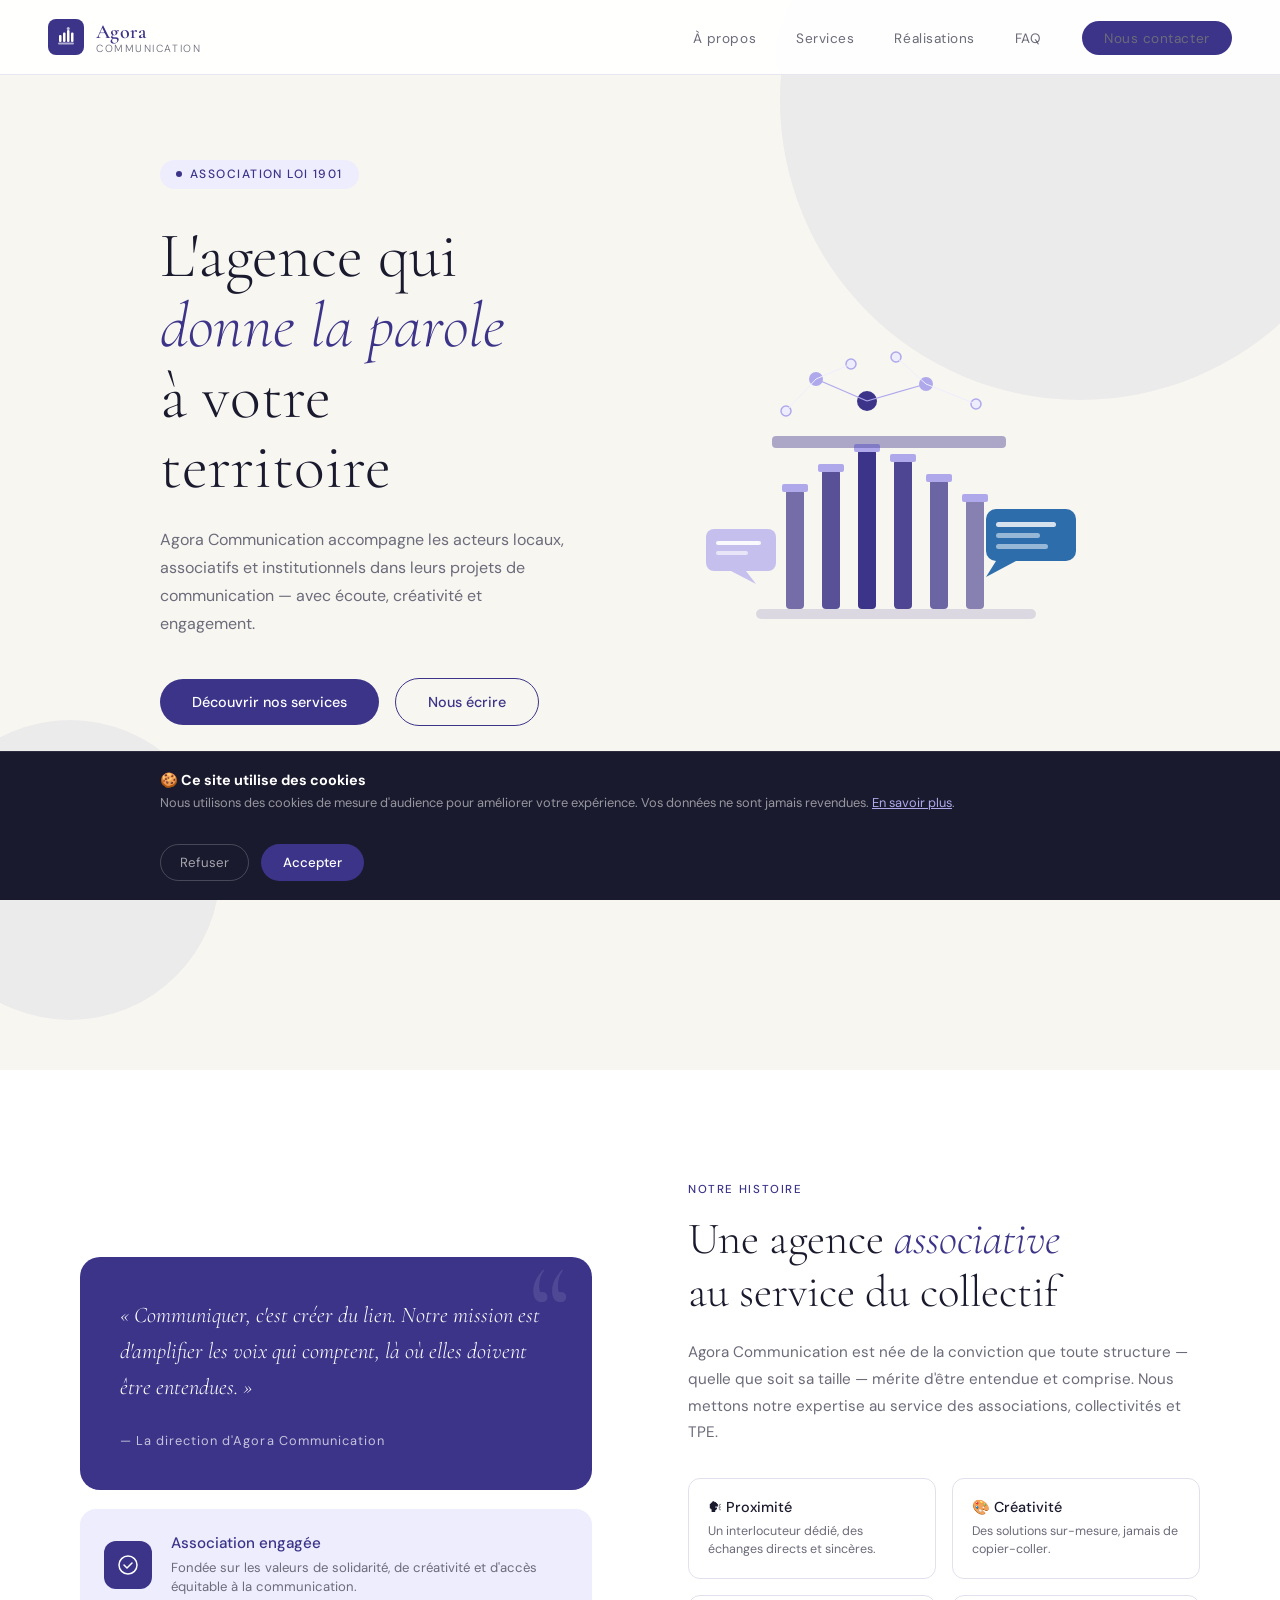
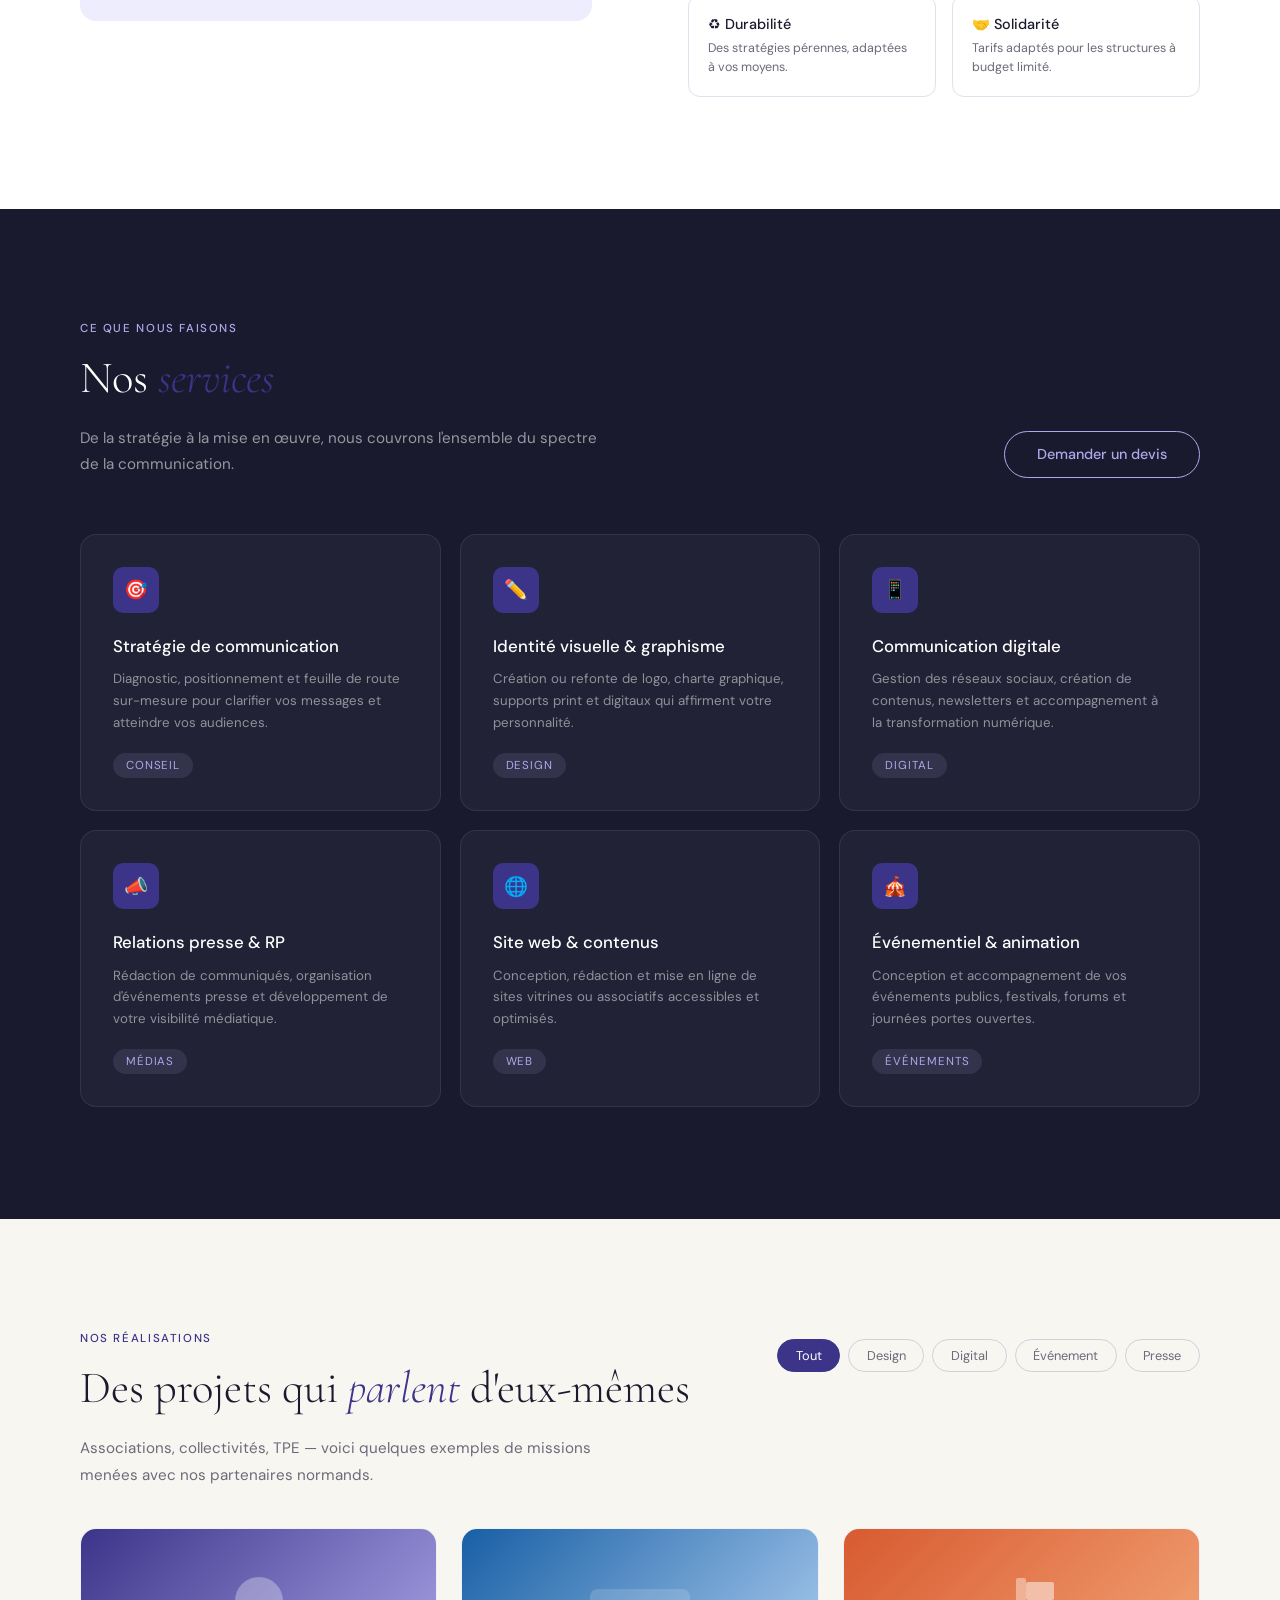
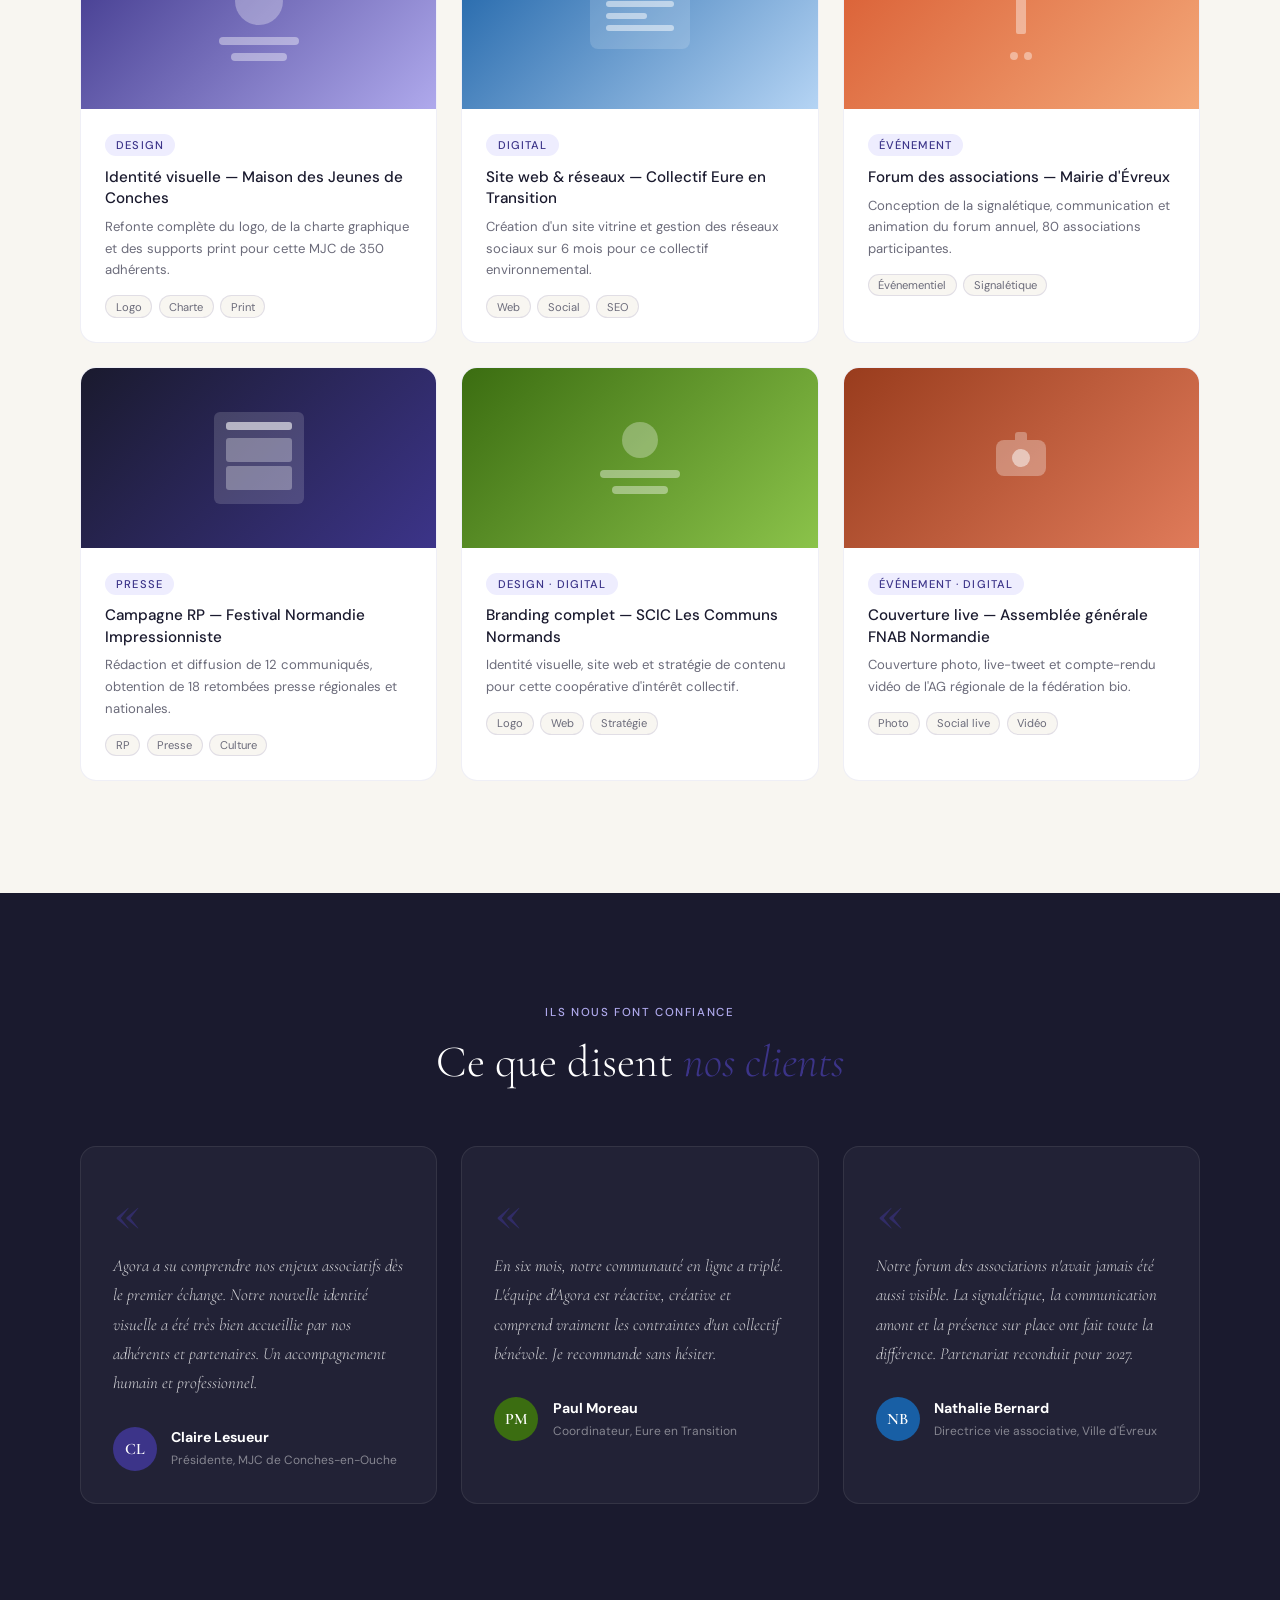
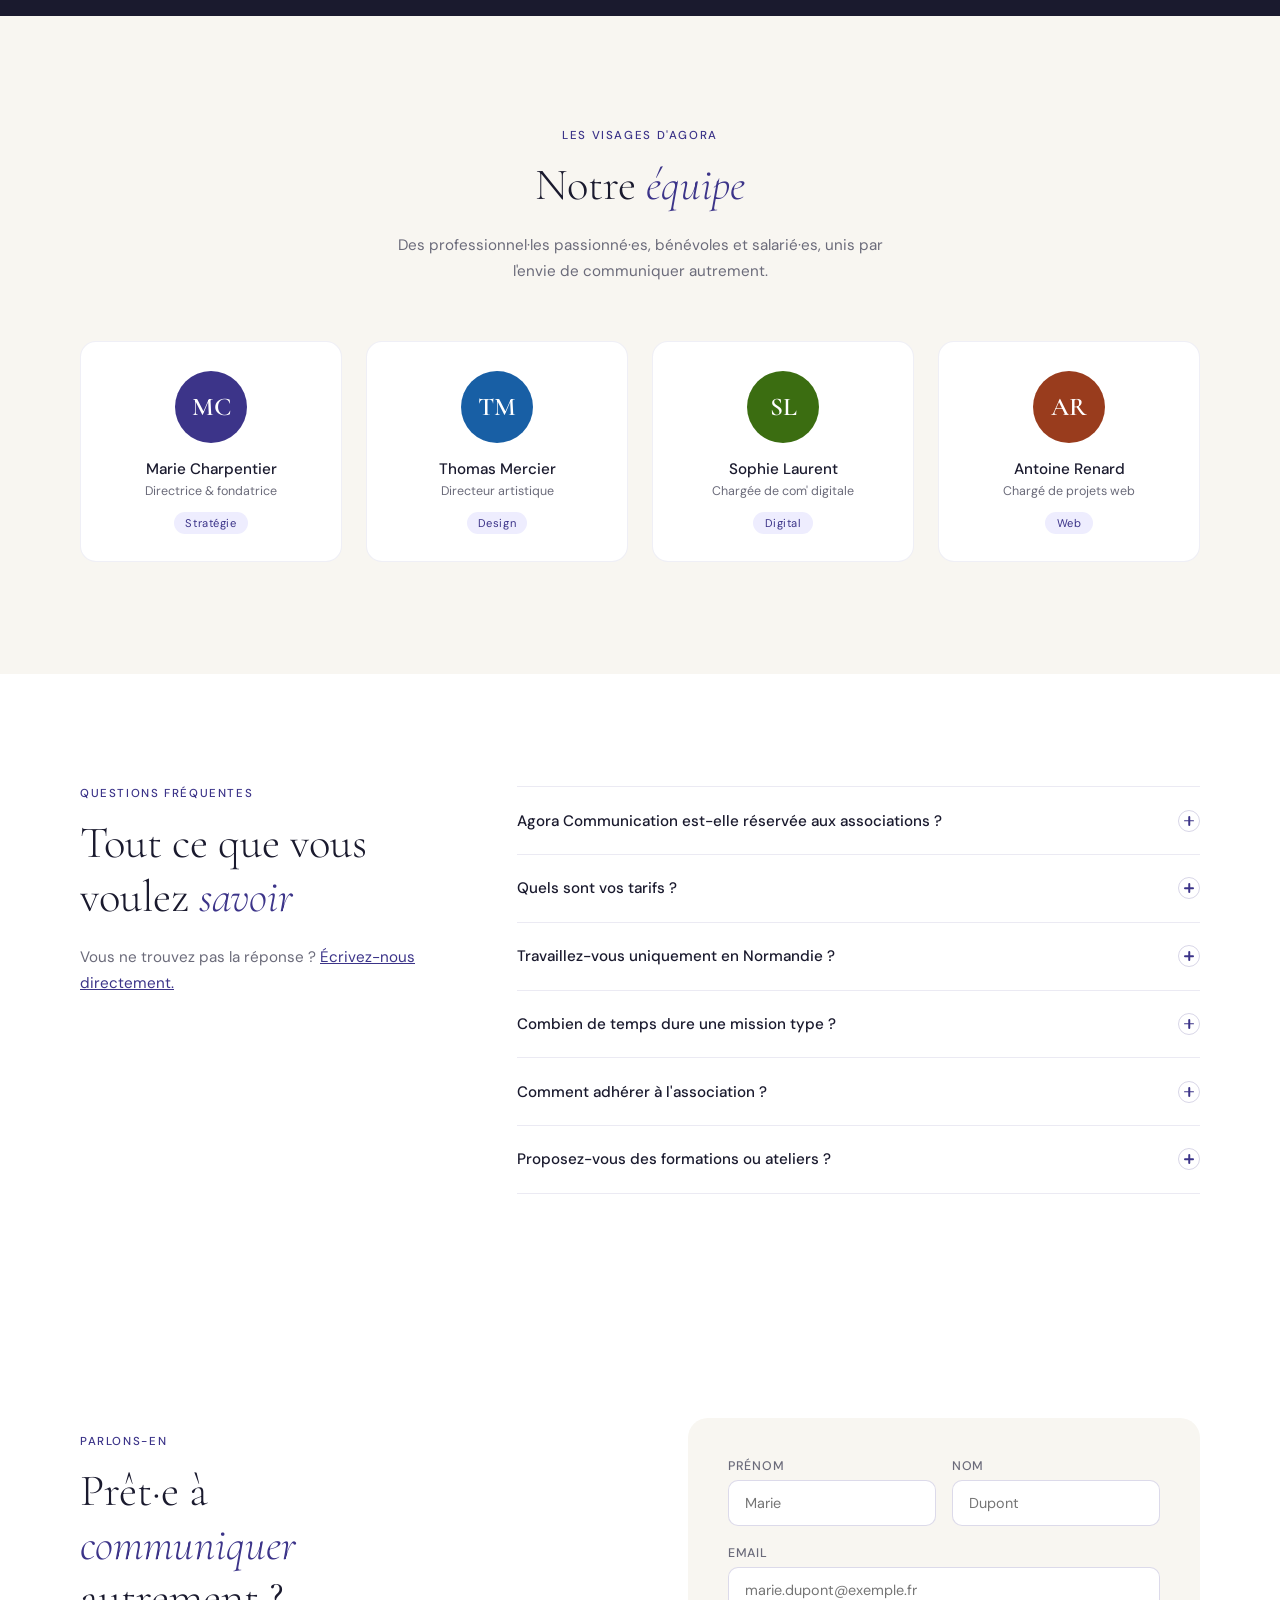
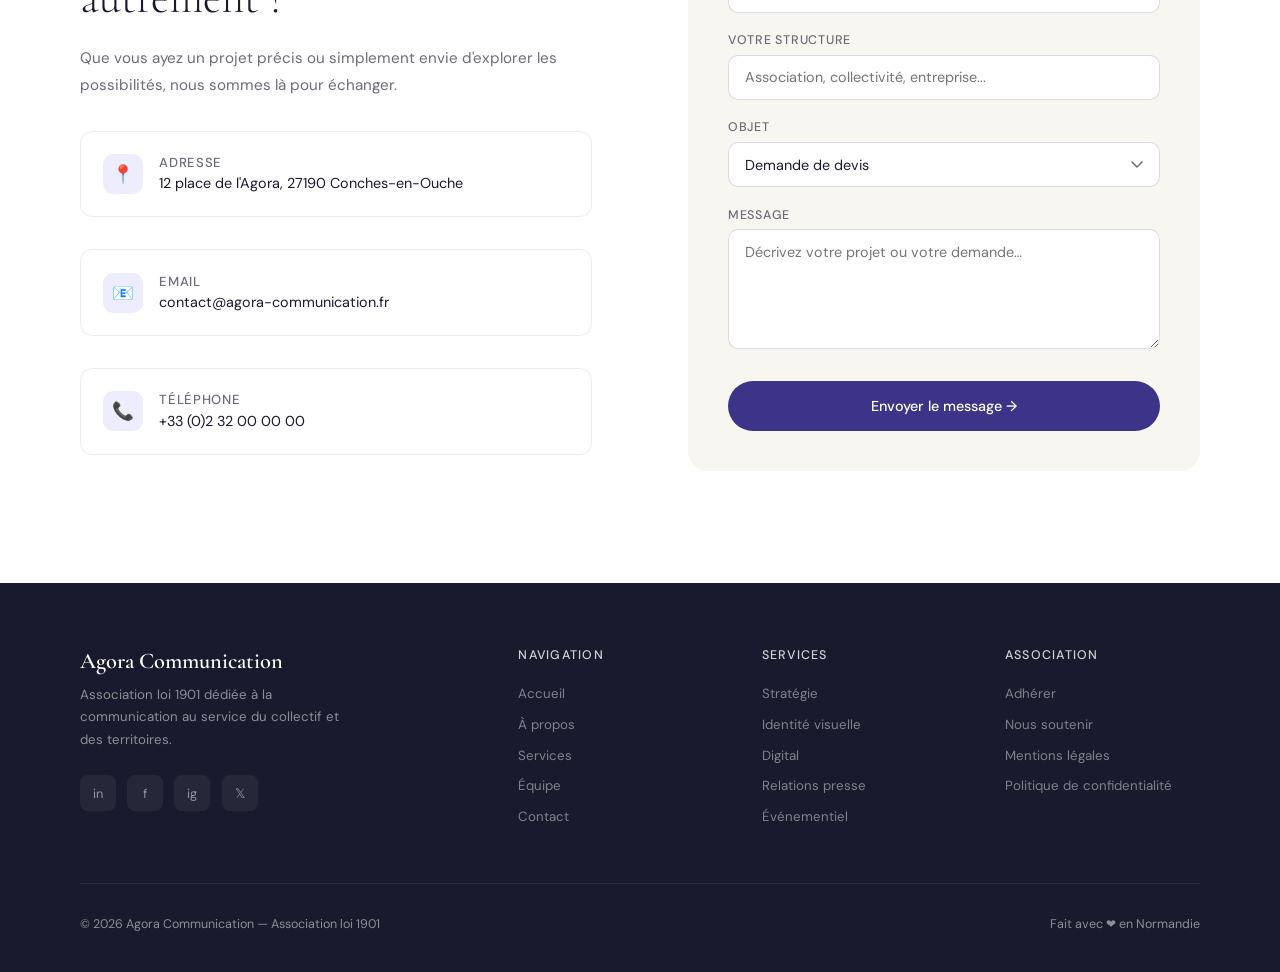
==== commit fa36a004: "commit" ====
--- a/index.html
+++ b/index.html
@@ -1,963 +1,580 @@
 <!DOCTYPE html>
 <html lang="fr">
-
 <head>
-  <meta charset="utf-8">
-  <meta content="width=device-width, initial-scale=1.0" name="viewport">
-  <title>Agora Communication — Agence de Communication & Stratégie</title>
-  <meta name="description" content="Agora Communication, agence créative spécialisée en stratégie de marque, création de contenu et communication digitale.">
-  <meta name="keywords" content="agence communication, stratégie de marque, branding, création contenu, communication digitale, relations presse">
-
-  <!-- Fonts -->
-  <link href="https://fonts.googleapis.com" rel="preconnect">
-  <link href="https://fonts.gstatic.com" rel="preconnect" crossorigin>
-  <link href="https://fonts.googleapis.com/css2?family=Playfair+Display:ital,wght@0,400;0,700;0,900;1,400;1,700&family=DM+Sans:ital,opsz,wght@0,9..40,300;0,9..40,400;0,9..40,500;0,9..40,600;1,9..40,300;1,9..40,400&family=Montserrat:wght@300;400;500;600;700;800&display=swap" rel="stylesheet">
-
-  <!-- Vendor CSS Files -->
-  <link href="assets/vendor/bootstrap/css/bootstrap.min.css" rel="stylesheet">
-  <link href="assets/vendor/bootstrap-icons/bootstrap-icons.css" rel="stylesheet">
-  <link href="assets/vendor/aos/aos.css" rel="stylesheet">
-  <link href="assets/vendor/glightbox/css/glightbox.min.css" rel="stylesheet">
-  <link href="assets/vendor/swiper/swiper-bundle.min.css" rel="stylesheet">
-
-  <!-- Main CSS File -->
-  <link href="assets/css/main.css" rel="stylesheet">
-
-  <style>
-    /* ===== AGORA — Design tokens ===== */
-    :root {
-      --agora-noir: #0d0d0d;
-      --agora-blanc: #f7f4ef;
-      --agora-creme: #ede8df;
-      --agora-or: #c9a84c;
-      --agora-or-clair: #e8d5a3;
-      --agora-gris: #6b6560;
-      --agora-gris-clair: #d4cfc8;
-      --agora-accent: #8b2e2e;
-      --font-display: 'Playfair Display', Georgia, serif;
-      --font-body: 'DM Sans', sans-serif;
-      --font-ui: 'Montserrat', sans-serif;
-    }
-
-    body { font-family: var(--font-body); background: var(--agora-blanc); color: var(--agora-noir); overflow-x: hidden; }
-    h1, h2, h3, h4 { font-family: var(--font-display); }
-
-    /* TOPBAR */
-    .topbar { background: var(--agora-noir) !important; padding: 8px 0; }
-    .topbar .contact-info a, .topbar .contact-info span { color: var(--agora-gris-clair) !important; font-family: var(--font-ui); font-size: 12px; letter-spacing: 0.06em; text-decoration: none; }
-    .topbar .contact-info a:hover { color: var(--agora-or) !important; }
-    .topbar .social-links a { color: var(--agora-gris-clair) !important; transition: color 0.3s; font-size: 14px; }
-    .topbar .social-links a:hover { color: var(--agora-or) !important; }
-
-    /* HEADER */
-    .header { background: var(--agora-blanc) !important; border-bottom: 1px solid var(--agora-gris-clair); }
-    .header .branding { padding: 14px 0; }
-    .sitename { font-family: var(--font-display); font-size: 26px; font-weight: 900; color: var(--agora-noir) !important; letter-spacing: -0.02em; }
-    .sitename span { color: var(--agora-or); }
-    .navmenu ul li a { font-family: var(--font-ui); font-size: 12px; font-weight: 600; letter-spacing: 0.1em; text-transform: uppercase; color: var(--agora-noir) !important; padding: 6px 14px; transition: color 0.3s; }
-    .navmenu ul li a:hover, .navmenu ul li a.active { color: var(--agora-or) !important; }
-
-    /* HERO */
-    .hero { background: var(--agora-noir) !important; min-height: 100vh; display: flex; align-items: center; position: relative; overflow: hidden; }
-    .hero::before { content: ''; position: absolute; top: -20%; right: -10%; width: 55%; height: 120%; background: radial-gradient(ellipse at center, rgba(201,168,76,0.12) 0%, transparent 70%); pointer-events: none; }
-    .hero::after { content: 'AGORA'; position: absolute; bottom: -5%; right: -2%; font-family: var(--font-display); font-size: clamp(100px, 18vw, 260px); font-weight: 900; color: rgba(255,255,255,0.03); line-height: 1; pointer-events: none; user-select: none; letter-spacing: -0.04em; }
-    .hero .eyebrow { font-family: var(--font-ui); font-size: 11px; font-weight: 600; letter-spacing: 0.2em; text-transform: uppercase; color: var(--agora-or); margin-bottom: 20px; display: flex; align-items: center; gap: 12px; }
-    .hero .eyebrow::before { content: ''; display: block; width: 40px; height: 1px; background: var(--agora-or); }
-    .hero h1 { font-size: clamp(38px, 5.5vw, 72px); font-weight: 900; color: var(--agora-blanc); line-height: 1.1; margin-bottom: 24px; letter-spacing: -0.02em; }
-    .hero h1 em { font-style: italic; color: var(--agora-or); }
-    .hero p { font-size: 17px; line-height: 1.8; color: var(--agora-gris-clair); max-width: 480px; margin-bottom: 40px; font-weight: 300; }
-    .hero .btn-get-started { font-family: var(--font-ui); font-size: 12px; font-weight: 700; letter-spacing: 0.12em; text-transform: uppercase; background: var(--agora-or); color: var(--agora-noir); padding: 16px 36px; border-radius: 0; text-decoration: none; transition: all 0.3s; display: inline-block; }
-    .hero .btn-get-started:hover { background: var(--agora-blanc); color: var(--agora-noir); transform: translateY(-2px); }
-    .hero .btn-watch-video { font-family: var(--font-ui); font-size: 13px; font-weight: 500; color: var(--agora-gris-clair) !important; text-decoration: none; margin-left: 28px; display: flex; align-items: center; gap: 10px; transition: color 0.3s; }
-    .hero .btn-watch-video:hover { color: var(--agora-or) !important; }
-    .hero .btn-watch-video i { font-size: 22px; }
-    .hero-stats-row { display: flex; gap: 48px; margin-top: 56px; padding-top: 40px; border-top: 1px solid rgba(255,255,255,0.1); }
-    .hero-stat-num { font-family: var(--font-display); font-size: 36px; font-weight: 700; color: var(--agora-or); line-height: 1; }
-    .hero-stat-label { font-family: var(--font-ui); font-size: 11px; font-weight: 500; letter-spacing: 0.1em; text-transform: uppercase; color: var(--agora-gris-clair); margin-top: 6px; }
-
-    /* FEATURED SERVICES BAND */
-    #featured-services { background: var(--agora-or) !important; padding: 48px 0 !important; }
-    #featured-services .service-item { background: transparent !important; border: none !important; box-shadow: none !important; padding: 20px 32px !important; border-right: 1px solid rgba(0,0,0,0.15); }
-    #featured-services .service-item:last-child { border-right: none; }
-    #featured-services .service-item .icon i { color: var(--agora-noir) !important; font-size: 28px; }
-    #featured-services .service-item h4 a { font-family: var(--font-display); font-size: 17px; font-weight: 700; color: var(--agora-noir) !important; text-decoration: none; }
-    #featured-services .service-item p { font-size: 13px; color: rgba(0,0,0,0.65) !important; margin: 0; line-height: 1.6; }
-
-    /* SECTION TITLES */
-    .section-title h2 { font-family: var(--font-ui); font-size: 11px; font-weight: 700; letter-spacing: 0.2em; text-transform: uppercase; color: var(--agora-or); margin-bottom: 10px; }
-    .section-title p { font-family: var(--font-display); font-size: clamp(28px, 3.5vw, 42px); font-weight: 700; color: var(--agora-noir); line-height: 1.2; }
-    .section-title p .description-title { color: var(--agora-noir); font-style: italic; }
-    .section-title p span:first-child { color: var(--agora-gris); font-style: normal; font-weight: 400; }
-
-    /* ABOUT */
-    #about { background: var(--agora-creme) !important; }
-    #about .about-content h3 { font-size: clamp(20px, 2.5vw, 28px); font-weight: 700; color: var(--agora-noir); line-height: 1.3; margin-bottom: 18px; }
-    #about .about-content p.fst-italic { font-size: 16px; font-style: italic !important; color: var(--agora-gris); border-left: 3px solid var(--agora-or); padding-left: 18px; margin-bottom: 24px; }
-    #about .about-content ul { list-style: none; padding: 0; margin: 0 0 24px; }
-    #about .about-content ul li { display: flex; gap: 16px; margin-bottom: 20px; }
-    #about .about-content ul li i { font-size: 22px; color: var(--agora-or); flex-shrink: 0; margin-top: 2px; }
-    #about .about-content ul li h4 { font-size: 15px; font-weight: 700; font-family: var(--font-ui); margin-bottom: 4px; color: var(--agora-noir); }
-    #about .about-content ul li p { font-size: 13px; color: var(--agora-gris); margin: 0; }
-
-    /* SKILLS */
-    #skills { background: var(--agora-blanc) !important; }
-    #skills .skill span { font-family: var(--font-ui); font-weight: 600; font-size: 13px; letter-spacing: 0.04em; color: var(--agora-noir); }
-    #skills .skill .val { color: var(--agora-or); }
-    #skills .progress-bar { background: var(--agora-or) !important; }
-
-    /* STATS */
-    #stats { background: var(--agora-noir) !important; }
-    #stats i { color: var(--agora-or) !important; font-size: 32px; }
-    #stats .stats-item span { color: var(--agora-blanc) !important; font-family: var(--font-display); font-size: 48px; font-weight: 700; }
-    #stats .stats-item p { color: var(--agora-gris-clair) !important; font-family: var(--font-ui); font-size: 12px; letter-spacing: 0.1em; text-transform: uppercase; }
-
-    /* CLIENTS */
-    #clients { background: var(--agora-creme) !important; }
-
-    /* SERVICES */
-    #services { background: var(--agora-blanc) !important; }
-    #services .service-item { border: 1px solid var(--agora-gris-clair) !important; border-radius: 0 !important; padding: 32px !important; transition: all 0.3s !important; background: white !important; }
-    #services .service-item:hover { border-color: var(--agora-or) !important; transform: translateY(-4px); box-shadow: 0 16px 40px rgba(0,0,0,0.08) !important; }
-    #services .service-item .icon i { color: var(--agora-or) !important; font-size: 32px; }
-    #services .service-item h3 { font-size: 18px; font-weight: 700; color: var(--agora-noir); margin: 16px 0 10px; }
-    #services .service-item h3 a { color: inherit !important; text-decoration: none; }
-    #services .service-item p { font-size: 14px; color: var(--agora-gris); line-height: 1.7; }
-
-    /* TESTIMONIALS */
-    #testimonials { background: var(--agora-noir) !important; }
-    #testimonials .testimonial-item h3 { color: var(--agora-or) !important; font-size: 18px; }
-    #testimonials .testimonial-item h4 { color: var(--agora-gris-clair) !important; }
-    #testimonials .testimonial-item .stars i { color: var(--agora-or) !important; }
-
-    /* PORTFOLIO */
-    #portfolio { background: var(--agora-blanc) !important; }
-    .portfolio-filters li { font-family: var(--font-ui) !important; font-size: 11px !important; font-weight: 700 !important; letter-spacing: 0.12em !important; text-transform: uppercase !important; }
-    .portfolio-filters li.filter-active { background: var(--agora-or) !important; color: var(--agora-noir) !important; border-color: var(--agora-or) !important; }
-
-    /* TEAM */
-    #team { background: var(--agora-creme) !important; }
-    #team .team-member { background: white !important; border-radius: 0 !important; }
-    #team .member-info h4 { font-size: 17px; font-weight: 700; color: var(--agora-noir); }
-    #team .member-info span { font-family: var(--font-ui); font-size: 12px; letter-spacing: 0.08em; color: var(--agora-or); text-transform: uppercase; }
-    #team .social a { background: var(--agora-or) !important; border-radius: 0 !important; }
-    #team .social a:hover { background: var(--agora-noir) !important; }
-
-    /* PRICING */
-    #pricing { background: var(--agora-blanc) !important; }
-    .pricing-item { border: 1px solid var(--agora-gris-clair) !important; border-radius: 0 !important; }
-    .pricing-item.featured { background: var(--agora-noir) !important; }
-    .pricing-item.featured h3 { color: var(--agora-or) !important; }
-    .pricing-item.featured h4, .pricing-item.featured li { color: var(--agora-blanc) !important; }
-    .btn-buy { font-family: var(--font-ui) !important; font-size: 11px !important; font-weight: 700 !important; letter-spacing: 0.1em !important; text-transform: uppercase !important; background: var(--agora-or) !important; color: var(--agora-noir) !important; border-radius: 0 !important; border: none !important; padding: 12px 28px !important; }
-
-    /* FAQ */
-    #faq { background: var(--agora-creme) !important; }
-    .faq-item h3 { font-family: var(--font-display); font-size: 17px; color: var(--agora-noir); }
-    .faq-item.faq-active h3 { color: var(--agora-or); }
-
-    /* CONTACT */
-    #contact { background: var(--agora-blanc) !important; }
-    #contact .info-item h3 { font-family: var(--font-ui); font-size: 12px; font-weight: 700; letter-spacing: 0.1em; text-transform: uppercase; color: var(--agora-or); }
-    #contact .info-item p { color: var(--agora-gris); font-size: 14px; }
-    #contact .info-item i { color: var(--agora-or) !important; }
-    #contact .php-email-form input, #contact .php-email-form textarea { border: 1px solid var(--agora-gris-clair) !important; border-radius: 0 !important; font-family: var(--font-body) !important; font-size: 14px !important; background: white !important; transition: border-color 0.3s; }
-    #contact .php-email-form input:focus, #contact .php-email-form textarea:focus { border-color: var(--agora-or) !important; box-shadow: none !important; outline: none !important; }
-    #contact .php-email-form button { font-family: var(--font-ui) !important; font-size: 12px !important; font-weight: 700 !important; letter-spacing: 0.12em !important; text-transform: uppercase !important; background: var(--agora-or) !important; color: var(--agora-noir) !important; border-radius: 0 !important; border: none !important; padding: 14px 40px !important; transition: all 0.3s !important; }
-    #contact .php-email-form button:hover { background: var(--agora-noir) !important; color: var(--agora-or) !important; }
-    #contact label { font-family: var(--font-ui); font-size: 11px; font-weight: 600; letter-spacing: 0.08em; text-transform: uppercase; color: var(--agora-gris); }
-
-    /* FOOTER */
-    .footer { background: var(--agora-noir) !important; color: var(--agora-gris-clair) !important; }
-    .footer .footer-newsletter { background: #181818 !important; }
-    .footer .footer-newsletter h4 { font-family: var(--font-display); font-size: 22px; color: var(--agora-blanc); }
-    .footer .footer-newsletter p { color: var(--agora-gris-clair); font-size: 14px; }
-    .footer .footer-newsletter .newsletter-form input[type="email"] { border: 1px solid rgba(255,255,255,0.15) !important; background: transparent !important; color: var(--agora-blanc) !important; font-family: var(--font-body) !important; border-radius: 0 !important; }
-    .footer .footer-newsletter .newsletter-form input[type="submit"] { background: var(--agora-or) !important; color: var(--agora-noir) !important; font-family: var(--font-ui) !important; font-size: 11px !important; font-weight: 700 !important; letter-spacing: 0.1em !important; text-transform: uppercase !important; border-radius: 0 !important; }
-    .footer .sitename { color: var(--agora-blanc) !important; font-family: var(--font-display); font-size: 22px; font-weight: 900; }
-    .footer .footer-contact p, .footer .footer-contact strong { color: var(--agora-gris-clair) !important; font-size: 14px; }
-    .footer h4 { font-family: var(--font-ui); font-size: 12px; font-weight: 700; letter-spacing: 0.14em; text-transform: uppercase; color: var(--agora-or); }
-    .footer .footer-links li a { color: var(--agora-gris-clair) !important; font-size: 14px; text-decoration: none; transition: color 0.3s; }
-    .footer .footer-links li a:hover { color: var(--agora-or) !important; }
-    .footer .footer-links li i { color: var(--agora-or) !important; }
-    .footer .social-links a { background: rgba(255,255,255,0.08) !important; border-radius: 0 !important; color: var(--agora-gris-clair) !important; transition: all 0.3s !important; }
-    .footer .social-links a:hover { background: var(--agora-or) !important; color: var(--agora-noir) !important; }
-    .footer .copyright p { color: var(--agora-gris-clair); font-size: 13px; }
-    .footer .credits a { color: var(--agora-or); }
-
-    .scroll-top { background: var(--agora-or) !important; color: var(--agora-noir) !important; border-radius: 0 !important; }
-  </style>
+<meta charset="UTF-8">
+<meta name="viewport" content="width=device-width, initial-scale=1.0">
+<title>Agora Communication — L'agence qui donne la parole</title>
+<meta name="description" content="Agora Communication accompagne les associations, collectivités et TPE de Normandie dans leurs projets de communication : stratégie, identité visuelle, digital, événementiel.">
+<link href="https://fonts.googleapis.com/css2?family=Cormorant+Garamond:ital,wght@0,300;0,400;0,600;1,300;1,400&family=DM+Sans:wght@300;400;500&display=swap" rel="stylesheet">
+<link rel="stylesheet" href="style.css">
 </head>
-
-<body class="index-page">
-
-  <header id="header" class="header sticky-top">
-    <div class="topbar d-flex align-items-center">
-      <div class="container d-flex justify-content-center justify-content-md-between">
-        <div class="contact-info d-flex align-items-center">
-          <i class="bi bi-envelope d-flex align-items-center"><a href="mailto:contact@agora-communication.fr">contact@agora-communication.fr</a></i>
-          <i class="bi bi-phone d-flex align-items-center ms-4"><span>+33 1 42 00 00 00</span></i>
-        </div>
-        <div class="social-links d-none d-md-flex align-items-center">
-          <a href="#" class="twitter"><i class="bi bi-twitter-x"></i></a>
-          <a href="#" class="facebook"><i class="bi bi-facebook"></i></a>
-          <a href="#" class="instagram"><i class="bi bi-instagram"></i></a>
-          <a href="#" class="linkedin"><i class="bi bi-linkedin"></i></a>
-        </div>
-      </div>
-    </div>
-
-    <div class="branding d-flex align-items-center">
-      <div class="container position-relative d-flex align-items-center justify-content-between">
-        <a href="#hero" class="logo d-flex align-items-center">
-          <h1 class="sitename">Agora<span>.</span></h1>
-        </a>
-        <nav id="navmenu" class="navmenu">
-          <ul>
-            <li><a href="#hero" class="active">Accueil</a></li>
-            <li><a href="#about">Agence</a></li>
-            <li><a href="#services">Services</a></li>
-            <li><a href="#portfolio">Réalisations</a></li>
-            <li><a href="#team">Équipe</a></li>
-            <li><a href="#pricing">Offres</a></li>
-            <li><a href="#contact">Contact</a></li>
-          </ul>
-          <i class="mobile-nav-toggle d-xl-none bi bi-list"></i>
-        </nav>
-      </div>
-    </div>
-  </header>
-
-  <main class="main">
-
-    <!-- Hero Section -->
-    <section id="hero" class="hero section">
-      <div class="container">
-        <div class="row gy-4 align-items-center" style="min-height: 88vh;">
-          <div class="col-lg-7 order-2 order-lg-1 d-flex flex-column justify-content-center" data-aos="fade-up">
-            <div class="eyebrow">Agence de communication &amp; stratégie</div>
-            <h1>Votre marque,<br><em>amplifiée.</em></h1>
-            <p>Nous construisons des stratégies de communication qui créent de la résonance — entre votre vision et vos audiences, entre votre identité et le marché.</p>
-            <div class="d-flex align-items-center flex-wrap gap-3">
-              <a href="#services" class="btn-get-started">Découvrir nos services</a>
-              <a href="#portfolio" class="btn-watch-video">
-                <i class="bi bi-arrow-right-circle"></i>
-                <span>Voir nos réalisations</span>
-              </a>
-            </div>
-            <div class="hero-stats-row">
-              <div>
-                <div class="hero-stat-num">12+</div>
-                <div class="hero-stat-label">Années d'expertise</div>
-              </div>
-              <div>
-                <div class="hero-stat-num">180</div>
-                <div class="hero-stat-label">Clients accompagnés</div>
-              </div>
-              <div>
-                <div class="hero-stat-num">4</div>
-                <div class="hero-stat-label">Prix remportés</div>
-              </div>
-            </div>
+<body>
+
+<!-- NAV -->
+<nav>
+  <a href="#" class="nav-logo">
+    <div class="nav-logo-mark">
+      <svg viewBox="0 0 20 20" fill="none" xmlns="http://www.w3.org/2000/svg">
+        <rect x="3" y="8" width="2.5" height="7" rx="1" fill="white"/>
+        <rect x="7" y="5.5" width="2.5" height="9.5" rx="1" fill="white"/>
+        <rect x="11" y="3" width="2.5" height="12" rx="1" fill="white"/>
+        <rect x="15" y="5.5" width="2.5" height="9.5" rx="1" fill="white"/>
+        <rect x="2" y="15.5" width="16" height="2" rx="1" fill="rgba(255,255,255,0.6)"/>
+        <circle cx="12.25" cy="1.5" r="1.5" fill="rgba(255,255,255,0.7)"/>
+      </svg>
+    </div>
+    <div>
+      <span class="nav-logo-text">Agora</span>
+      <span class="nav-logo-sub">Communication</span>
+    </div>
+  </a>
+  <ul class="nav-links">
+    <li><a href="#apropos">À propos</a></li>
+    <li><a href="#services">Services</a></li>
+    <li><a href="#portfolio">Réalisations</a></li>
+    <li><a href="#faq">FAQ</a></li>
+    <li><a href="#contact" class="nav-cta">Nous contacter</a></li>
+  </ul>
+  <button class="nav-burger" id="burgerBtn" aria-label="Ouvrir le menu" aria-expanded="false">
+    <span></span><span></span><span></span>
+  </button>
+</nav>
+
+<!-- MOBILE MENU -->
+<nav class="mobile-menu" id="mobileMenu" aria-label="Menu mobile">
+  <a href="#apropos">À propos</a>
+  <a href="#services">Services</a>
+  <a href="#portfolio">Réalisations</a>
+  <a href="#faq">FAQ</a>
+  <a href="#contact" class="mobile-cta">Nous contacter</a>
+</nav>
+
+<!-- HERO -->
+<section id="hero">
+  <div class="hero-bg-circle"></div>
+  <div class="hero-bg-circle"></div>
+  <div class="hero-left">
+    <div class="hero-tag">Association loi 1901</div>
+    <h1 class="hero-title">L'agence qui<br><em>donne la parole</em><br>à votre territoire</h1>
+    <p class="hero-desc">Agora Communication accompagne les acteurs locaux, associatifs et institutionnels dans leurs projets de communication — avec écoute, créativité et engagement.</p>
+    <div class="hero-btns">
+      <a href="#services" class="btn-primary">Découvrir nos services</a>
+      <a href="#contact" class="btn-outline">Nous écrire</a>
+    </div>
+    <div class="hero-stats">
+      <div><div class="hero-stat-num">120+</div><div class="hero-stat-label">Projets réalisés</div></div>
+      <div><div class="hero-stat-num">8</div><div class="hero-stat-label">Années d'existence</div></div>
+      <div><div class="hero-stat-num">40+</div><div class="hero-stat-label">Partenaires actifs</div></div>
+    </div>
+  </div>
+  <div class="hero-right">
+    <svg class="hero-illustration" viewBox="0 0 440 380" fill="none" xmlns="http://www.w3.org/2000/svg">
+      <rect x="80" y="280" width="280" height="10" rx="5" fill="#3C3489" opacity="0.15"/>
+      <rect x="110" y="160" width="18" height="120" rx="4" fill="#3C3489" opacity="0.7"/>
+      <rect x="146" y="140" width="18" height="140" rx="4" fill="#3C3489" opacity="0.85"/>
+      <rect x="182" y="120" width="18" height="160" rx="4" fill="#3C3489"/>
+      <rect x="218" y="130" width="18" height="150" rx="4" fill="#3C3489" opacity="0.9"/>
+      <rect x="254" y="150" width="18" height="130" rx="4" fill="#3C3489" opacity="0.75"/>
+      <rect x="290" y="170" width="18" height="110" rx="4" fill="#3C3489" opacity="0.6"/>
+      <rect x="106" y="155" width="26" height="8" rx="2" fill="#AFA9EC"/>
+      <rect x="142" y="135" width="26" height="8" rx="2" fill="#AFA9EC"/>
+      <rect x="178" y="115" width="26" height="8" rx="2" fill="#AFA9EC"/>
+      <rect x="214" y="125" width="26" height="8" rx="2" fill="#AFA9EC"/>
+      <rect x="250" y="145" width="26" height="8" rx="2" fill="#AFA9EC"/>
+      <rect x="286" y="165" width="26" height="8" rx="2" fill="#AFA9EC"/>
+      <rect x="96" y="107" width="234" height="12" rx="4" fill="#3C3489" opacity="0.4"/>
+      <circle cx="191" cy="72" r="10" fill="#3C3489"/>
+      <circle cx="140" cy="50" r="7" fill="#AFA9EC"/>
+      <circle cx="250" cy="55" r="7" fill="#AFA9EC"/>
+      <circle cx="110" cy="82" r="5" fill="#EEEDFE" stroke="#AFA9EC" stroke-width="1.5"/>
+      <circle cx="300" cy="75" r="5" fill="#EEEDFE" stroke="#AFA9EC" stroke-width="1.5"/>
+      <circle cx="175" cy="35" r="5" fill="#EEEDFE" stroke="#AFA9EC" stroke-width="1.5"/>
+      <circle cx="220" cy="28" r="5" fill="#EEEDFE" stroke="#AFA9EC" stroke-width="1.5"/>
+      <line x1="191" y1="72" x2="140" y2="50" stroke="#AFA9EC" stroke-width="1.2"/>
+      <line x1="191" y1="72" x2="250" y2="55" stroke="#AFA9EC" stroke-width="1.2"/>
+      <line x1="140" y1="50" x2="110" y2="82" stroke="#EEEDFE" stroke-width="1"/>
+      <line x1="250" y1="55" x2="300" y2="75" stroke="#EEEDFE" stroke-width="1"/>
+      <line x1="140" y1="50" x2="175" y2="35" stroke="#EEEDFE" stroke-width="1"/>
+      <line x1="250" y1="55" x2="220" y2="28" stroke="#EEEDFE" stroke-width="1"/>
+      <rect x="310" y="180" width="90" height="52" rx="10" fill="#185FA5" opacity="0.9"/>
+      <polygon points="320,232 310,248 340,232" fill="#185FA5" opacity="0.9"/>
+      <rect x="320" y="193" width="60" height="5" rx="2.5" fill="rgba(255,255,255,0.8)"/>
+      <rect x="320" y="204" width="44" height="5" rx="2.5" fill="rgba(255,255,255,0.5)"/>
+      <rect x="320" y="215" width="52" height="5" rx="2.5" fill="rgba(255,255,255,0.5)"/>
+      <rect x="30" y="200" width="70" height="42" rx="8" fill="#AFA9EC" opacity="0.7"/>
+      <polygon points="70,242 80,255 55,242" fill="#AFA9EC" opacity="0.7"/>
+      <rect x="40" y="212" width="45" height="4" rx="2" fill="rgba(255,255,255,0.9)"/>
+      <rect x="40" y="222" width="32" height="4" rx="2" fill="rgba(255,255,255,0.6)"/>
+    </svg>
+  </div>
+</section>
+
+<!-- À PROPOS -->
+<section id="apropos">
+  <div class="apropos-visual reveal">
+    <div class="apropos-card-main">
+      <p>« Communiquer, c'est créer du lien. Notre mission est d'amplifier les voix qui comptent, là où elles doivent être entendues. »</p>
+      <span>— La direction d'Agora Communication</span>
+    </div>
+    <div class="apropos-card-secondary">
+      <div class="apropos-icon">
+        <svg width="22" height="22" viewBox="0 0 22 22" fill="none">
+          <circle cx="11" cy="11" r="9" stroke="white" stroke-width="1.5"/>
+          <path d="M7 11l3 3 5-5" stroke="white" stroke-width="1.5" stroke-linecap="round" stroke-linejoin="round"/>
+        </svg>
+      </div>
+      <div>
+        <h4>Association engagée</h4>
+        <p>Fondée sur les valeurs de solidarité, de créativité et d'accès équitable à la communication.</p>
+      </div>
+    </div>
+  </div>
+  <div class="apropos-content reveal reveal-delay-1">
+    <div class="section-tag">Notre histoire</div>
+    <h2 class="section-title">Une agence <em>associative</em><br>au service du collectif</h2>
+    <p class="section-sub">Agora Communication est née de la conviction que toute structure — quelle que soit sa taille — mérite d'être entendue et comprise. Nous mettons notre expertise au service des associations, collectivités et TPE.</p>
+    <div class="apropos-valeurs">
+      <div class="valeur-item"><h4>🗣 Proximité</h4><p>Un interlocuteur dédié, des échanges directs et sincères.</p></div>
+      <div class="valeur-item"><h4>🎨 Créativité</h4><p>Des solutions sur-mesure, jamais de copier-coller.</p></div>
+      <div class="valeur-item"><h4>♻ Durabilité</h4><p>Des stratégies pérennes, adaptées à vos moyens.</p></div>
+      <div class="valeur-item"><h4>🤝 Solidarité</h4><p>Tarifs adaptés pour les structures à budget limité.</p></div>
+    </div>
+  </div>
+</section>
+
+<!-- SERVICES -->
+<section id="services">
+  <div class="services-header reveal">
+    <div>
+      <div class="section-tag" style="color: var(--violet-light);">Ce que nous faisons</div>
+      <h2 class="section-title">Nos <em>services</em></h2>
+      <p class="section-sub">De la stratégie à la mise en œuvre, nous couvrons l'ensemble du spectre de la communication.</p>
+    </div>
+    <a href="#contact" class="btn-outline" style="color: var(--violet-light); border-color: var(--violet-light); white-space: nowrap; flex-shrink: 0;">Demander un devis</a>
+  </div>
+  <div class="services-grid">
+    <div class="service-card reveal reveal-delay-1">
+      <div class="service-card-icon">🎯</div>
+      <h3>Stratégie de communication</h3>
+      <p>Diagnostic, positionnement et feuille de route sur-mesure pour clarifier vos messages et atteindre vos audiences.</p>
+      <span class="service-card-tag">Conseil</span>
+    </div>
+    <div class="service-card reveal reveal-delay-2">
+      <div class="service-card-icon">✏️</div>
+      <h3>Identité visuelle & graphisme</h3>
+      <p>Création ou refonte de logo, charte graphique, supports print et digitaux qui affirment votre personnalité.</p>
+      <span class="service-card-tag">Design</span>
+    </div>
+    <div class="service-card reveal reveal-delay-3">
+      <div class="service-card-icon">📱</div>
+      <h3>Communication digitale</h3>
+      <p>Gestion des réseaux sociaux, création de contenus, newsletters et accompagnement à la transformation numérique.</p>
+      <span class="service-card-tag">Digital</span>
+    </div>
+    <div class="service-card reveal reveal-delay-1">
+      <div class="service-card-icon">📣</div>
+      <h3>Relations presse & RP</h3>
+      <p>Rédaction de communiqués, organisation d'événements presse et développement de votre visibilité médiatique.</p>
+      <span class="service-card-tag">Médias</span>
+    </div>
+    <div class="service-card reveal reveal-delay-2">
+      <div class="service-card-icon">🌐</div>
+      <h3>Site web & contenus</h3>
+      <p>Conception, rédaction et mise en ligne de sites vitrines ou associatifs accessibles et optimisés.</p>
+      <span class="service-card-tag">Web</span>
+    </div>
+    <div class="service-card reveal reveal-delay-3">
+      <div class="service-card-icon">🎪</div>
+      <h3>Événementiel & animation</h3>
+      <p>Conception et accompagnement de vos événements publics, festivals, forums et journées portes ouvertes.</p>
+      <span class="service-card-tag">Événements</span>
+    </div>
+  </div>
+</section>
+
+<!-- PORTFOLIO -->
+<section id="portfolio">
+  <div class="portfolio-header reveal">
+    <div>
+      <div class="section-tag">Nos réalisations</div>
+      <h2 class="section-title">Des projets qui <em>parlent</em> d'eux-mêmes</h2>
+      <p class="section-sub">Associations, collectivités, TPE — voici quelques exemples de missions menées avec nos partenaires normands.</p>
+    </div>
+    <div class="portfolio-filters reveal reveal-delay-1">
+      <button class="filter-btn active" data-filter="all">Tout</button>
+      <button class="filter-btn" data-filter="design">Design</button>
+      <button class="filter-btn" data-filter="digital">Digital</button>
+      <button class="filter-btn" data-filter="evenement">Événement</button>
+      <button class="filter-btn" data-filter="presse">Presse</button>
+    </div>
+  </div>
+  <div class="portfolio-grid">
+    <div class="portfolio-card reveal reveal-delay-1" data-cat="design">
+      <div class="portfolio-visual" style="background: linear-gradient(135deg, #3C3489 0%, #AFA9EC 100%);">
+        <div class="portfolio-mockup">
+          <div class="pm-circle"></div>
+          <div class="pm-bar"></div>
+          <div class="pm-bar pm-bar--short"></div>
+        </div>
+      </div>
+      <div class="portfolio-info">
+        <span class="portfolio-cat">Design</span>
+        <h3>Identité visuelle — Maison des Jeunes de Conches</h3>
+        <p>Refonte complète du logo, de la charte graphique et des supports print pour cette MJC de 350 adhérents.</p>
+        <div class="portfolio-tags"><span>Logo</span><span>Charte</span><span>Print</span></div>
+      </div>
+    </div>
+    <div class="portfolio-card reveal reveal-delay-2" data-cat="digital">
+      <div class="portfolio-visual" style="background: linear-gradient(135deg, #185FA5 0%, #B5D4F4 100%);">
+        <div class="portfolio-mockup">
+          <div class="pm-screen">
+            <div class="pm-line"></div>
+            <div class="pm-line pm-line--short"></div>
+            <div class="pm-line"></div>
           </div>
-          <div class="col-lg-5 order-1 order-lg-2 d-flex align-items-center justify-content-end" data-aos="fade-left" data-aos-delay="200">
-            <div style="position:relative; height: 460px; width: 100%;">
-              <div style="position:absolute;top:0;right:0;width:340px;height:400px;background:rgba(201,168,76,0.08);border:1px solid rgba(201,168,76,0.3);"></div>
-              <div style="position:absolute;top:30px;right:30px;width:340px;height:400px;border:1px solid rgba(255,255,255,0.05);"></div>
-              <div style="position:absolute;top:56px;right:16px;width:290px;height:260px;background:rgba(201,168,76,0.04);display:flex;align-items:center;justify-content:center;padding:32px;">
-                <div style="text-align:center;">
-                  <div style="font-family:'Montserrat',sans-serif;font-size:11px;letter-spacing:0.2em;text-transform:uppercase;color:#c9a84c;margin-bottom:16px;">Notre philosophie</div>
-                  <div style="font-family:'Playfair Display',serif;font-size:22px;font-style:italic;color:#f7f4ef;line-height:1.6;">"Communiquer,<br>c'est créer<br>du lien."</div>
-                </div>
-              </div>
-            </div>
+        </div>
+      </div>
+      <div class="portfolio-info">
+        <span class="portfolio-cat">Digital</span>
+        <h3>Site web & réseaux — Collectif Eure en Transition</h3>
+        <p>Création d'un site vitrine et gestion des réseaux sociaux sur 6 mois pour ce collectif environnemental.</p>
+        <div class="portfolio-tags"><span>Web</span><span>Social</span><span>SEO</span></div>
+      </div>
+    </div>
+    <div class="portfolio-card reveal reveal-delay-3" data-cat="evenement">
+      <div class="portfolio-visual" style="background: linear-gradient(135deg, #D85A30 0%, #F4A97A 100%);">
+        <div class="portfolio-mockup">
+          <div class="pm-flag"></div>
+          <div class="pm-dots"></div>
+        </div>
+      </div>
+      <div class="portfolio-info">
+        <span class="portfolio-cat">Événement</span>
+        <h3>Forum des associations — Mairie d'Évreux</h3>
+        <p>Conception de la signalétique, communication et animation du forum annuel, 80 associations participantes.</p>
+        <div class="portfolio-tags"><span>Événementiel</span><span>Signalétique</span></div>
+      </div>
+    </div>
+    <div class="portfolio-card reveal reveal-delay-1" data-cat="presse">
+      <div class="portfolio-visual" style="background: linear-gradient(135deg, #1A1A2E 0%, #3C3489 100%);">
+        <div class="portfolio-mockup">
+          <div class="pm-newspaper">
+            <div class="pm-headline"></div>
+            <div class="pm-col"></div>
+            <div class="pm-col"></div>
           </div>
         </div>
       </div>
-    </section>
-
-    <!-- Featured Services Band -->
-    <section id="featured-services" class="featured-services section">
-      <div class="container">
-        <div class="row gy-0">
-          <div class="col-xl-3 col-md-6 d-flex" data-aos="fade-up" data-aos-delay="100">
-            <div class="service-item position-relative w-100">
-              <div class="icon"><i class="bi bi-bullseye icon"></i></div>
-              <h4><a href="#services" class="stretched-link">Stratégie de marque</a></h4>
-              <p>Positionnement, identité, architecture de marque cohérente.</p>
-            </div>
-          </div>
-          <div class="col-xl-3 col-md-6 d-flex" data-aos="fade-up" data-aos-delay="200">
-            <div class="service-item position-relative w-100">
-              <div class="icon"><i class="bi bi-pencil-square icon"></i></div>
-              <h4><a href="#services" class="stretched-link">Création de contenu</a></h4>
-              <p>Rédaction, direction artistique, production visuelle &amp; vidéo.</p>
-            </div>
-          </div>
-          <div class="col-xl-3 col-md-6 d-flex" data-aos="fade-up" data-aos-delay="300">
-            <div class="service-item position-relative w-100">
-              <div class="icon"><i class="bi bi-graph-up-arrow icon"></i></div>
-              <h4><a href="#services" class="stretched-link">Communication digitale</a></h4>
-              <p>Social media, SEO, campagnes digitales et analytics.</p>
-            </div>
-          </div>
-          <div class="col-xl-3 col-md-6 d-flex" data-aos="fade-up" data-aos-delay="400">
-            <div class="service-item position-relative w-100">
-              <div class="icon"><i class="bi bi-newspaper icon"></i></div>
-              <h4><a href="#services" class="stretched-link">Relations presse</a></h4>
-              <p>Relations médias, attachés de presse, gestion de crise.</p>
-            </div>
-          </div>
-        </div>
-      </div>
-    </section>
-
-    <!-- About Section -->
-    <section id="about" class="about section light-background">
-      <div class="container section-title" data-aos="fade-up">
-        <h2>Notre agence</h2>
-        <p><span>En savoir plus</span> <span class="description-title">Sur nous</span></p>
-      </div>
-      <div class="container">
-        <div class="row gy-3">
-          <div class="col-lg-6" data-aos="fade-up" data-aos-delay="100">
-            <img src="assets/img/about.jpg" alt="L'équipe Agora Communication" class="img-fluid">
-          </div>
-          <div class="col-lg-6 d-flex flex-column justify-content-center" data-aos="fade-up" data-aos-delay="200">
-            <div class="about-content ps-0 ps-lg-3">
-              <h3>Une agence indépendante à votre service depuis 2012</h3>
-              <p class="fst-italic">
-                Fondée avec l'ambition de redonner du sens à la communication, Agora accompagne marques, institutions et entrepreneurs dans la construction d'une parole forte et cohérente.
-              </p>
-              <ul>
-                <li>
-                  <i class="bi bi-diagram-3"></i>
-                  <div>
-                    <h4>Approche stratégique intégrée</h4>
-                    <p>Nous construisons votre communication de A à Z : positionnement, messages clés, plans d'action et suivi de performance.</p>
-                  </div>
-                </li>
-                <li>
-                  <i class="bi bi-palette"></i>
-                  <div>
-                    <h4>Créativité au service des résultats</h4>
-                    <p>Nos équipes créatives et stratégiques travaillent en tandem pour produire des campagnes qui marquent les esprits et atteignent leurs objectifs.</p>
-                  </div>
-                </li>
-              </ul>
-              <p>Chaque projet est une collaboration. Nous nous immergeons dans votre univers pour comprendre vos enjeux, vos audiences et vos ambitions — et concevoir des réponses sur mesure.</p>
-            </div>
-          </div>
-        </div>
-      </div>
-    </section>
-
-    <!-- Skills Section -->
-    <section id="skills" class="skills section">
-      <div class="container" data-aos="fade-up" data-aos-delay="100">
-        <div class="container section-title mb-5" data-aos="fade-up">
-          <h2>Expertise</h2>
-          <p><span>Nos domaines</span> <span class="description-title">de compétence</span></p>
-        </div>
-        <div class="row skills-content skills-animation">
-          <div class="col-lg-6">
-            <div class="progress">
-              <span class="skill"><span>Stratégie de marque</span> <i class="val">95%</i></span>
-              <div class="progress-bar-wrap"><div class="progress-bar" role="progressbar" aria-valuenow="95" aria-valuemin="0" aria-valuemax="100"></div></div>
-            </div>
-            <div class="progress">
-              <span class="skill"><span>Direction artistique</span> <i class="val">90%</i></span>
-              <div class="progress-bar-wrap"><div class="progress-bar" role="progressbar" aria-valuenow="90" aria-valuemin="0" aria-valuemax="100"></div></div>
-            </div>
-            <div class="progress">
-              <span class="skill"><span>Réseaux sociaux</span> <i class="val">85%</i></span>
-              <div class="progress-bar-wrap"><div class="progress-bar" role="progressbar" aria-valuenow="85" aria-valuemin="0" aria-valuemax="100"></div></div>
-            </div>
-          </div>
-          <div class="col-lg-6">
-            <div class="progress">
-              <span class="skill"><span>Relations presse</span> <i class="val">88%</i></span>
-              <div class="progress-bar-wrap"><div class="progress-bar" role="progressbar" aria-valuenow="88" aria-valuemin="0" aria-valuemax="100"></div></div>
-            </div>
-            <div class="progress">
-              <span class="skill"><span>Production de contenu</span> <i class="val">92%</i></span>
-              <div class="progress-bar-wrap"><div class="progress-bar" role="progressbar" aria-valuenow="92" aria-valuemin="0" aria-valuemax="100"></div></div>
-            </div>
-            <div class="progress">
-              <span class="skill"><span>Gestion de crise</span> <i class="val">80%</i></span>
-              <div class="progress-bar-wrap"><div class="progress-bar" role="progressbar" aria-valuenow="80" aria-valuemin="0" aria-valuemax="100"></div></div>
-            </div>
-          </div>
-        </div>
-      </div>
-    </section>
-
-    <!-- Stats Section -->
-    <section id="stats" class="stats section">
-      <div class="container" data-aos="fade-up" data-aos-delay="100">
-        <div class="row gy-4">
-          <div class="col-lg-3 col-md-6 d-flex flex-column align-items-center">
-            <i class="bi bi-emoji-smile"></i>
-            <div class="stats-item">
-              <span data-purecounter-start="0" data-purecounter-end="180" data-purecounter-duration="1" class="purecounter"></span>
-              <p>Clients satisfaits</p>
-            </div>
-          </div>
-          <div class="col-lg-3 col-md-6 d-flex flex-column align-items-center">
-            <i class="bi bi-journal-richtext"></i>
-            <div class="stats-item">
-              <span data-purecounter-start="0" data-purecounter-end="340" data-purecounter-duration="1" class="purecounter"></span>
-              <p>Campagnes réalisées</p>
-            </div>
-          </div>
-          <div class="col-lg-3 col-md-6 d-flex flex-column align-items-center">
-            <i class="bi bi-trophy"></i>
-            <div class="stats-item">
-              <span data-purecounter-start="0" data-purecounter-end="4" data-purecounter-duration="1" class="purecounter"></span>
-              <p>Prix Effie remportés</p>
-            </div>
-          </div>
-          <div class="col-lg-3 col-md-6 d-flex flex-column align-items-center">
-            <i class="bi bi-people"></i>
-            <div class="stats-item">
-              <span data-purecounter-start="0" data-purecounter-end="22" data-purecounter-duration="1" class="purecounter"></span>
-              <p>Collaborateurs experts</p>
-            </div>
-          </div>
-        </div>
-      </div>
-    </section>
-
-    <!-- Clients Section -->
-    <section id="clients" class="clients section light-background">
-      <div class="container">
-        <div class="container section-title mb-4" data-aos="fade-up">
-          <h2>Ils nous font confiance</h2>
-          <p><span>Nos</span> <span class="description-title">Clients</span></p>
-        </div>
-        <div class="swiper init-swiper">
-          <script type="application/json" class="swiper-config">
-            { "loop": true, "speed": 600, "autoplay": { "delay": 5000 }, "slidesPerView": "auto", "pagination": { "el": ".swiper-pagination", "type": "bullets", "clickable": true }, "breakpoints": { "320": { "slidesPerView": 2, "spaceBetween": 40 }, "480": { "slidesPerView": 3, "spaceBetween": 60 }, "640": { "slidesPerView": 4, "spaceBetween": 80 }, "992": { "slidesPerView": 6, "spaceBetween": 120 } } }
-          </script>
-          <div class="swiper-wrapper align-items-center">
-            <div class="swiper-slide"><img src="assets/img/clients/client-1.png" class="img-fluid" alt="Client 1"></div>
-            <div class="swiper-slide"><img src="assets/img/clients/client-2.png" class="img-fluid" alt="Client 2"></div>
-            <div class="swiper-slide"><img src="assets/img/clients/client-3.png" class="img-fluid" alt="Client 3"></div>
-            <div class="swiper-slide"><img src="assets/img/clients/client-4.png" class="img-fluid" alt="Client 4"></div>
-            <div class="swiper-slide"><img src="assets/img/clients/client-5.png" class="img-fluid" alt="Client 5"></div>
-            <div class="swiper-slide"><img src="assets/img/clients/client-6.png" class="img-fluid" alt="Client 6"></div>
-          </div>
-        </div>
-      </div>
-    </section>
-
-    <!-- Services Section -->
-    <section id="services" class="services section">
-      <div class="container section-title" data-aos="fade-up">
-        <h2>Ce que nous faisons</h2>
-        <p><span>Découvrez</span> <span class="description-title">nos services</span></p>
-      </div>
-      <div class="container">
-        <div class="row gy-4">
-          <div class="col-lg-4 col-md-6" data-aos="fade-up" data-aos-delay="100">
-            <div class="service-item position-relative">
-              <div class="icon"><i class="bi bi-bullseye"></i></div>
-              <a href="#" class="stretched-link"><h3>Stratégie de communication</h3></a>
-              <p>Audit de marque, plateforme de communication, définition des messages clés et plans d'action sur mesure pour atteindre vos objectifs.</p>
-            </div>
-          </div>
-          <div class="col-lg-4 col-md-6" data-aos="fade-up" data-aos-delay="200">
-            <div class="service-item position-relative">
-              <div class="icon"><i class="bi bi-palette2"></i></div>
-              <a href="#" class="stretched-link"><h3>Identité &amp; Branding</h3></a>
-              <p>Création ou refonte d'identité visuelle, charte graphique, design système et guidelines pour une marque forte et cohérente.</p>
-            </div>
-          </div>
-          <div class="col-lg-4 col-md-6" data-aos="fade-up" data-aos-delay="300">
-            <div class="service-item position-relative">
-              <div class="icon"><i class="bi bi-camera-video"></i></div>
-              <a href="#" class="stretched-link"><h3>Production de contenu</h3></a>
-              <p>Rédaction éditoriale, photographie, production vidéo, motion design et podcasts — du contenu qui engage et convertit.</p>
-            </div>
-          </div>
-          <div class="col-lg-4 col-md-6" data-aos="fade-up" data-aos-delay="400">
-            <div class="service-item position-relative">
-              <div class="icon"><i class="bi bi-phone"></i></div>
-              <a href="#" class="stretched-link"><h3>Social Media &amp; Digital</h3></a>
-              <p>Gestion de communautés, stratégie de contenu social, publicité digitale (Meta Ads, Google Ads) et reporting analytique.</p>
-            </div>
-          </div>
-          <div class="col-lg-4 col-md-6" data-aos="fade-up" data-aos-delay="500">
-            <div class="service-item position-relative">
-              <div class="icon"><i class="bi bi-newspaper"></i></div>
-              <a href="#" class="stretched-link"><h3>Relations presse &amp; médias</h3></a>
-              <p>Rédaction de communiqués, relations journalistes, organisation d'événements presse et gestion de la visibilité médiatique.</p>
-            </div>
-          </div>
-          <div class="col-lg-4 col-md-6" data-aos="fade-up" data-aos-delay="600">
-            <div class="service-item position-relative">
-              <div class="icon"><i class="bi bi-shield-check"></i></div>
-              <a href="#" class="stretched-link"><h3>Communication de crise</h3></a>
-              <p>Anticipation des risques, cellule de crise, messages de réponse et accompagnement sur la durée pour protéger votre réputation.</p>
-            </div>
-          </div>
-        </div>
-      </div>
-    </section>
-
-    <!-- Testimonials Section -->
-    <section id="testimonials" class="testimonials section dark-background">
-      <img src="assets/img/testimonials-bg.jpg" class="testimonials-bg" alt="">
-      <div class="container" data-aos="fade-up" data-aos-delay="100">
-        <div class="swiper init-swiper">
-          <script type="application/json" class="swiper-config">
-            { "loop": true, "speed": 600, "autoplay": { "delay": 5000 }, "slidesPerView": "auto", "pagination": { "el": ".swiper-pagination", "type": "bullets", "clickable": true } }
-          </script>
-          <div class="swiper-wrapper">
-            <div class="swiper-slide">
-              <div class="testimonial-item">
-                <img src="assets/img/testimonials/testimonials-1.jpg" class="testimonial-img" alt="">
-                <h3>Isabelle Moreau</h3>
-                <h4>Directrice Marketing, Groupe Lumière</h4>
-                <div class="stars"><i class="bi bi-star-fill"></i><i class="bi bi-star-fill"></i><i class="bi bi-star-fill"></i><i class="bi bi-star-fill"></i><i class="bi bi-star-fill"></i></div>
-                <p><i class="bi bi-quote quote-icon-left"></i><span>Agora a su traduire notre ADN de marque en un langage visuel et éditorial qui nous ressemble vraiment. Une équipe à l'écoute, créative et rigoureuse. Nous travaillons ensemble depuis 4 ans maintenant.</span><i class="bi bi-quote quote-icon-right"></i></p>
-              </div>
-            </div>
-            <div class="swiper-slide">
-              <div class="testimonial-item">
-                <img src="assets/img/testimonials/testimonials-2.jpg" class="testimonial-img" alt="">
-                <h3>Thomas Archambault</h3>
-                <h4>Fondateur, Maison Cléa</h4>
-                <div class="stars"><i class="bi bi-star-fill"></i><i class="bi bi-star-fill"></i><i class="bi bi-star-fill"></i><i class="bi bi-star-fill"></i><i class="bi bi-star-fill"></i></div>
-                <p><i class="bi bi-quote quote-icon-left"></i><span>Le lancement de notre marque avec Agora a dépassé toutes nos espérances. Leur capacité à créer une identité forte dès le départ nous a donné une longueur d'avance significative sur notre marché.</span><i class="bi bi-quote quote-icon-right"></i></p>
-              </div>
-            </div>
-            <div class="swiper-slide">
-              <div class="testimonial-item">
-                <img src="assets/img/testimonials/testimonials-3.jpg" class="testimonial-img" alt="">
-                <h3>Sophie Delacroix</h3>
-                <h4>DG Communication, Fédération Nationale du Sport</h4>
-                <div class="stars"><i class="bi bi-star-fill"></i><i class="bi bi-star-fill"></i><i class="bi bi-star-fill"></i><i class="bi bi-star-fill"></i><i class="bi bi-star-fill"></i></div>
-                <p><i class="bi bi-quote quote-icon-left"></i><span>La gestion de notre crise de communication a été exemplaire. Agora a été réactif, professionnel et nous a guidés à travers une période difficile avec une sérénité rassurante.</span><i class="bi bi-quote quote-icon-right"></i></p>
-              </div>
-            </div>
-          </div>
-          <div class="swiper-pagination"></div>
-        </div>
-      </div>
-    </section>
-
-    <!-- Portfolio Section -->
-    <section id="portfolio" class="portfolio section">
-      <div class="container section-title" data-aos="fade-up">
-        <h2>Nos réalisations</h2>
-        <p><span>Découvrez notre</span> <span class="description-title">Portfolio</span></p>
-      </div>
-      <div class="container">
-        <div class="isotope-layout" data-default-filter="*" data-layout="masonry" data-sort="original-order">
-          <ul class="portfolio-filters isotope-filters" data-aos="fade-up" data-aos-delay="100">
-            <li data-filter="*" class="filter-active">Tout</li>
-            <li data-filter=".filter-branding">Branding</li>
-            <li data-filter=".filter-campagne">Campagnes</li>
-            <li data-filter=".filter-digital">Digital</li>
-          </ul>
-          <div class="row gy-4 isotope-container" data-aos="fade-up" data-aos-delay="200">
-            <div class="col-lg-4 col-md-6 portfolio-item isotope-item filter-branding">
-              <img src="assets/img/masonry-portfolio/masonry-portfolio-1.jpg" class="img-fluid" alt="">
-              <div class="portfolio-info">
-                <h4>Refonte — Maison Solis</h4>
-                <p>Branding &amp; Identité visuelle</p>
-                <a href="assets/img/masonry-portfolio/masonry-portfolio-1.jpg" title="Maison Solis" data-gallery="portfolio-gallery-branding" class="glightbox preview-link"><i class="bi bi-zoom-in"></i></a>
-                <a href="portfolio-details.html" title="Voir le projet" class="details-link"><i class="bi bi-link-45deg"></i></a>
-              </div>
-            </div>
-            <div class="col-lg-4 col-md-6 portfolio-item isotope-item filter-campagne">
-              <img src="assets/img/masonry-portfolio/masonry-portfolio-2.jpg" class="img-fluid" alt="">
-              <div class="portfolio-info">
-                <h4>Campagne — Éco-mobilité</h4>
-                <p>Communication institutionnelle</p>
-                <a href="assets/img/masonry-portfolio/masonry-portfolio-2.jpg" title="Éco-mobilité" data-gallery="portfolio-gallery-campagne" class="glightbox preview-link"><i class="bi bi-zoom-in"></i></a>
-                <a href="portfolio-details.html" title="Voir le projet" class="details-link"><i class="bi bi-link-45deg"></i></a>
-              </div>
-            </div>
-            <div class="col-lg-4 col-md-6 portfolio-item isotope-item filter-digital">
-              <img src="assets/img/masonry-portfolio/masonry-portfolio-3.jpg" class="img-fluid" alt="">
-              <div class="portfolio-info">
-                <h4>Social Media — Atelier Pivoine</h4>
-                <p>Stratégie digitale &amp; contenu</p>
-                <a href="assets/img/masonry-portfolio/masonry-portfolio-3.jpg" title="Atelier Pivoine" data-gallery="portfolio-gallery-digital" class="glightbox preview-link"><i class="bi bi-zoom-in"></i></a>
-                <a href="portfolio-details.html" title="Voir le projet" class="details-link"><i class="bi bi-link-45deg"></i></a>
-              </div>
-            </div>
-            <div class="col-lg-4 col-md-6 portfolio-item isotope-item filter-branding">
-              <img src="assets/img/masonry-portfolio/masonry-portfolio-4.jpg" class="img-fluid" alt="">
-              <div class="portfolio-info">
-                <h4>Branding — Clinique du Futur</h4>
-                <p>Identité de marque médicale</p>
-                <a href="assets/img/masonry-portfolio/masonry-portfolio-4.jpg" title="Clinique du Futur" data-gallery="portfolio-gallery-branding" class="glightbox preview-link"><i class="bi bi-zoom-in"></i></a>
-                <a href="portfolio-details.html" title="Voir le projet" class="details-link"><i class="bi bi-link-45deg"></i></a>
-              </div>
-            </div>
-            <div class="col-lg-4 col-md-6 portfolio-item isotope-item filter-campagne">
-              <img src="assets/img/masonry-portfolio/masonry-portfolio-5.jpg" class="img-fluid" alt="">
-              <div class="portfolio-info">
-                <h4>Lancement — Cuvée Exception</h4>
-                <p>Relations presse &amp; événement</p>
-                <a href="assets/img/masonry-portfolio/masonry-portfolio-5.jpg" title="Cuvée Exception" data-gallery="portfolio-gallery-campagne" class="glightbox preview-link"><i class="bi bi-zoom-in"></i></a>
-                <a href="portfolio-details.html" title="Voir le projet" class="details-link"><i class="bi bi-link-45deg"></i></a>
-              </div>
-            </div>
-            <div class="col-lg-4 col-md-6 portfolio-item isotope-item filter-digital">
-              <img src="assets/img/masonry-portfolio/masonry-portfolio-6.jpg" class="img-fluid" alt="">
-              <div class="portfolio-info">
-                <h4>Campagne digitale — TechParis</h4>
-                <p>Acquisition &amp; brand awareness</p>
-                <a href="assets/img/masonry-portfolio/masonry-portfolio-6.jpg" title="TechParis" data-gallery="portfolio-gallery-digital" class="glightbox preview-link"><i class="bi bi-zoom-in"></i></a>
-                <a href="portfolio-details.html" title="Voir le projet" class="details-link"><i class="bi bi-link-45deg"></i></a>
-              </div>
-            </div>
-          </div>
-        </div>
-      </div>
-    </section>
-
-    <!-- Team Section -->
-    <section id="team" class="team section light-background">
-      <div class="container section-title" data-aos="fade-up">
-        <h2>Notre équipe</h2>
-        <p><span>Les talents</span> <span class="description-title">derrière Agora</span></p>
-      </div>
-      <div class="container">
-        <div class="row gy-4">
-          <div class="col-lg-3 col-md-6 d-flex align-items-stretch" data-aos="fade-up" data-aos-delay="100">
-            <div class="team-member w-100">
-              <div class="member-img">
-                <img src="assets/img/team/team-1.jpg" class="img-fluid" alt="Claire Fontaine">
-                <div class="social">
-                  <a href=""><i class="bi bi-twitter-x"></i></a>
-                  <a href=""><i class="bi bi-linkedin"></i></a>
-                  <a href=""><i class="bi bi-instagram"></i></a>
-                </div>
-              </div>
-              <div class="member-info">
-                <h4>Claire Fontaine</h4>
-                <span>Directrice Générale &amp; Fondatrice</span>
-              </div>
-            </div>
-          </div>
-          <div class="col-lg-3 col-md-6 d-flex align-items-stretch" data-aos="fade-up" data-aos-delay="200">
-            <div class="team-member w-100">
-              <div class="member-img">
-                <img src="assets/img/team/team-2.jpg" class="img-fluid" alt="Martin Leroy">
-                <div class="social">
-                  <a href=""><i class="bi bi-twitter-x"></i></a>
-                  <a href=""><i class="bi bi-linkedin"></i></a>
-                </div>
-              </div>
-              <div class="member-info">
-                <h4>Martin Leroy</h4>
-                <span>Directeur de la Stratégie</span>
-              </div>
-            </div>
-          </div>
-          <div class="col-lg-3 col-md-6 d-flex align-items-stretch" data-aos="fade-up" data-aos-delay="300">
-            <div class="team-member w-100">
-              <div class="member-img">
-                <img src="assets/img/team/team-3.jpg" class="img-fluid" alt="Nadia Bensalem">
-                <div class="social">
-                  <a href=""><i class="bi bi-linkedin"></i></a>
-                  <a href=""><i class="bi bi-instagram"></i></a>
-                </div>
-              </div>
-              <div class="member-info">
-                <h4>Nadia Bensalem</h4>
-                <span>Directrice Artistique</span>
-              </div>
-            </div>
-          </div>
-          <div class="col-lg-3 col-md-6 d-flex align-items-stretch" data-aos="fade-up" data-aos-delay="400">
-            <div class="team-member w-100">
-              <div class="member-img">
-                <img src="assets/img/team/team-4.jpg" class="img-fluid" alt="Paul Girard">
-                <div class="social">
-                  <a href=""><i class="bi bi-twitter-x"></i></a>
-                  <a href=""><i class="bi bi-linkedin"></i></a>
-                </div>
-              </div>
-              <div class="member-info">
-                <h4>Paul Girard</h4>
-                <span>Responsable Digital &amp; Data</span>
-              </div>
-            </div>
-          </div>
-        </div>
-      </div>
-    </section>
-
-    <!-- Pricing Section -->
-    <section id="pricing" class="pricing section">
-      <div class="container section-title" data-aos="fade-up">
-        <h2>Nos offres</h2>
-        <p><span>Choisissez</span> <span class="description-title">votre formule</span></p>
-      </div>
-      <div class="container">
-        <div class="row gy-3">
-          <div class="col-xl-3 col-lg-6" data-aos="fade-up" data-aos-delay="100">
-            <div class="pricing-item">
-              <h3>Essentiel</h3>
-              <h4><sup>€</sup>890<span> / mois</span></h4>
-              <ul>
-                <li>Audit de marque initial</li>
-                <li>Plateforme de marque</li>
-                <li>4 contenus / mois</li>
-                <li class="na">Gestion réseaux sociaux</li>
-                <li class="na">Relations presse</li>
-              </ul>
-              <div class="btn-wrap"><a href="#contact" class="btn-buy">Nous contacter</a></div>
-            </div>
-          </div>
-          <div class="col-xl-3 col-lg-6" data-aos="fade-up" data-aos-delay="200">
-            <div class="pricing-item featured">
-              <h3>Croissance</h3>
-              <h4><sup>€</sup>1 890<span> / mois</span></h4>
-              <ul>
-                <li>Stratégie complète</li>
-                <li>Identité visuelle</li>
-                <li>12 contenus / mois</li>
-                <li>Community management</li>
-                <li class="na">Relations presse</li>
-              </ul>
-              <div class="btn-wrap"><a href="#contact" class="btn-buy">Nous contacter</a></div>
-            </div>
-          </div>
-          <div class="col-xl-3 col-lg-6" data-aos="fade-up" data-aos-delay="300">
-            <div class="pricing-item">
-              <h3>Accélération</h3>
-              <h4><sup>€</sup>3 490<span> / mois</span></h4>
-              <ul>
-                <li>Stratégie 360°</li>
-                <li>Branding complet</li>
-                <li>Contenus illimités</li>
-                <li>Social media full</li>
-                <li>Relations presse incluses</li>
-              </ul>
-              <div class="btn-wrap"><a href="#contact" class="btn-buy">Nous contacter</a></div>
-            </div>
-          </div>
-          <div class="col-xl-3 col-lg-6" data-aos="fade-up" data-aos-delay="400">
-            <div class="pricing-item">
-              <span class="advanced">Sur mesure</span>
-              <h3>Entreprise</h3>
-              <h4>Sur devis</h4>
-              <ul>
-                <li>Accompagnement dédié</li>
-                <li>Équipe dédiée</li>
-                <li>Projets complexes</li>
-                <li>Gestion de crise</li>
-                <li>Reporting executive</li>
-              </ul>
-              <div class="btn-wrap"><a href="#contact" class="btn-buy">Discutons-en</a></div>
-            </div>
-          </div>
-        </div>
-      </div>
-    </section>
-
-    <!-- FAQ Section -->
-    <section id="faq" class="faq section light-background">
-      <div class="container section-title" data-aos="fade-up">
-        <h2>Questions fréquentes</h2>
-        <p><span>Vous avez des</span> <span class="description-title">Questions ?</span></p>
-      </div>
-      <div class="container">
-        <div class="row justify-content-center">
-          <div class="col-lg-10" data-aos="fade-up" data-aos-delay="100">
-            <div class="faq-container">
-              <div class="faq-item faq-active">
-                <h3>Comment se déroule un premier accompagnement avec Agora ?</h3>
-                <div class="faq-content"><p>Nous commençons toujours par une phase d'immersion : entretiens avec vos équipes, audit de votre communication existante et analyse de votre marché. Cette phase nous permet de vous proposer une stratégie vraiment sur mesure. Un premier rendez-vous découverte gratuit est proposé à tous nos prospects.</p></div>
-                <i class="faq-toggle bi bi-chevron-right"></i>
-              </div>
-              <div class="faq-item">
-                <h3>Travaillez-vous avec des entreprises de toutes tailles ?</h3>
-                <div class="faq-content"><p>Oui. Nous accompagnons aussi bien des TPE et startups que des grands groupes et institutions publiques. Nos offres sont adaptées à chaque profil, et nous sommes particulièrement attentifs aux contraintes budgétaires des structures en croissance.</p></div>
-                <i class="faq-toggle bi bi-chevron-right"></i>
-              </div>
-              <div class="faq-item">
-                <h3>Quelle est la durée minimale d'engagement ?</h3>
-                <div class="faq-content"><p>Pour nos offres de retainer (mensuel), nous recommandons un engagement minimum de 3 mois pour permettre à la stratégie de produire des effets mesurables. Pour les projets ponctuels (branding, campagnes), des missions à la carte sont possibles sans engagement de durée.</p></div>
-                <i class="faq-toggle bi bi-chevron-right"></i>
-              </div>
-              <div class="faq-item">
-                <h3>Proposez-vous des services de communication de crise ?</h3>
-                <div class="faq-content"><p>Absolument. Nous disposons d'une cellule de crise disponible 7j/7 pour nos clients en contrat actif. Pour les situations d'urgence ponctuelles, nous proposons également des interventions spécifiques avec prise en charge sous 24 heures.</p></div>
-                <i class="faq-toggle bi bi-chevron-right"></i>
-              </div>
-              <div class="faq-item">
-                <h3>Comment mesurez-vous les résultats de vos actions ?</h3>
-                <div class="faq-content"><p>Chaque mission est accompagnée d'un tableau de bord personnalisé avec des KPIs définis ensemble en amont. Nous livrons des rapports mensuels détaillés et organisons des points de revue réguliers pour ajuster la stratégie en temps réel.</p></div>
-                <i class="faq-toggle bi bi-chevron-right"></i>
-              </div>
-            </div>
-          </div>
-        </div>
-      </div>
-    </section>
-
-    <!-- Contact Section -->
-    <section id="contact" class="contact section">
-      <div class="container section-title" data-aos="fade-up">
-        <h2>Contact</h2>
-        <p><span>Parlons de</span> <span class="description-title">votre projet</span></p>
-      </div>
-      <div class="container" data-aos="fade-up" data-aos-delay="100">
-        <div class="row gy-4">
-          <div class="col-lg-5">
-            <div class="info-wrap">
-              <div class="info-item d-flex" data-aos="fade-up" data-aos-delay="200">
-                <i class="bi bi-geo-alt flex-shrink-0"></i>
-                <div>
-                  <h3>Adresse</h3>
-                  <p>14 rue du Faubourg Saint-Antoine, 75012 Paris</p>
-                </div>
-              </div>
-              <div class="info-item d-flex" data-aos="fade-up" data-aos-delay="300">
-                <i class="bi bi-telephone flex-shrink-0"></i>
-                <div>
-                  <h3>Téléphone</h3>
-                  <p>+33 1 42 00 00 00</p>
-                </div>
-              </div>
-              <div class="info-item d-flex" data-aos="fade-up" data-aos-delay="400">
-                <i class="bi bi-envelope flex-shrink-0"></i>
-                <div>
-                  <h3>Email</h3>
-                  <p>contact@agora-communication.fr</p>
-                </div>
-              </div>
-              <iframe src="https://www.google.com/maps/embed?pb=!1m18!1m12!1m3!1d2625.499!2d2.370!3d48.853!2m3!1f0!2f0!3f0!3m2!1i1024!2i768!4f13.1!3m3!1m2!1s0x0%3A0x0!2zNDjCsDUxJzEwLjgiTiAyQzIyJzEzLjIiRQ!5e0!3m2!1sfr!2sfr!4v1" frameborder="0" style="border:0; width: 100%; height: 270px;" allowfullscreen="" loading="lazy" referrerpolicy="no-referrer-when-downgrade"></iframe>
-            </div>
-          </div>
-          <div class="col-lg-7">
-            <form action="forms/contact.php" method="post" class="php-email-form" data-aos="fade-up" data-aos-delay="200">
-              <div class="row gy-4">
-                <div class="col-md-6">
-                  <label for="name-field" class="pb-2">Votre nom</label>
-                  <input type="text" name="name" id="name-field" class="form-control" required="">
-                </div>
-                <div class="col-md-6">
-                  <label for="email-field" class="pb-2">Votre email</label>
-                  <input type="email" class="form-control" name="email" id="email-field" required="">
-                </div>
-                <div class="col-md-12">
-                  <label for="subject-field" class="pb-2">Sujet</label>
-                  <input type="text" class="form-control" name="subject" id="subject-field" required="">
-                </div>
-                <div class="col-md-12">
-                  <label for="message-field" class="pb-2">Votre message</label>
-                  <textarea class="form-control" name="message" rows="8" id="message-field" required="" placeholder="Décrivez votre projet, vos besoins, votre budget approximatif..."></textarea>
-                </div>
-                <div class="col-md-12 text-center">
-                  <div class="loading">Envoi en cours...</div>
-                  <div class="error-message"></div>
-                  <div class="sent-message">Votre message a bien été envoyé. Nous vous répondrons sous 24h.</div>
-                  <button type="submit">Envoyer le message</button>
-                </div>
-              </div>
-            </form>
-          </div>
-        </div>
-      </div>
-    </section>
-
-  </main>
-
-  <footer id="footer" class="footer">
-    <div class="footer-newsletter">
-      <div class="container">
-        <div class="row justify-content-center text-center">
-          <div class="col-lg-6">
-            <h4>Restez informés</h4>
-            <p>Abonnez-vous à notre lettre mensuelle : actualités communication, tendances créatives et retours d'expérience de terrain.</p>
-            <form action="forms/newsletter.php" method="post" class="php-email-form">
-              <div class="newsletter-form">
-                <input type="email" name="email" placeholder="votre@email.fr">
-                <input type="submit" value="S'abonner">
-              </div>
-              <div class="loading">Chargement...</div>
-              <div class="error-message"></div>
-              <div class="sent-message">Inscription confirmée. À bientôt dans votre boîte mail !</div>
-            </form>
-          </div>
-        </div>
-      </div>
-    </div>
-
-    <div class="container footer-top">
-      <div class="row gy-4">
-        <div class="col-lg-4 col-md-6 footer-about">
-          <a href="#hero" class="d-flex align-items-center">
-            <span class="sitename">Agora.</span>
-          </a>
-          <div class="footer-contact pt-3">
-            <p>14 rue du Faubourg Saint-Antoine</p>
-            <p>75012 Paris, France</p>
-            <p class="mt-3"><strong>Tél :</strong> <span>+33 1 42 00 00 00</span></p>
-            <p><strong>Email :</strong> <span>contact@agora-communication.fr</span></p>
-          </div>
-        </div>
-        <div class="col-lg-2 col-md-3 footer-links">
-          <h4>Navigation</h4>
-          <ul>
-            <li><i class="bi bi-chevron-right"></i> <a href="#hero">Accueil</a></li>
-            <li><i class="bi bi-chevron-right"></i> <a href="#about">L'agence</a></li>
-            <li><i class="bi bi-chevron-right"></i> <a href="#services">Services</a></li>
-            <li><i class="bi bi-chevron-right"></i> <a href="#portfolio">Réalisations</a></li>
-            <li><i class="bi bi-chevron-right"></i> <a href="#contact">Contact</a></li>
-          </ul>
-        </div>
-        <div class="col-lg-2 col-md-3 footer-links">
-          <h4>Nos services</h4>
-          <ul>
-            <li><i class="bi bi-chevron-right"></i> <a href="#services">Stratégie de marque</a></li>
-            <li><i class="bi bi-chevron-right"></i> <a href="#services">Branding &amp; Design</a></li>
-            <li><i class="bi bi-chevron-right"></i> <a href="#services">Social Media</a></li>
-            <li><i class="bi bi-chevron-right"></i> <a href="#services">Relations presse</a></li>
-            <li><i class="bi bi-chevron-right"></i> <a href="#services">Gestion de crise</a></li>
-          </ul>
-        </div>
-        <div class="col-lg-4 col-md-12">
-          <h4>Suivez-nous</h4>
-          <p>Découvrez nos coulisses, nos projets en cours et nos réflexions sur la communication d'aujourd'hui.</p>
-          <div class="social-links d-flex">
-            <a href=""><i class="bi bi-twitter-x"></i></a>
-            <a href=""><i class="bi bi-facebook"></i></a>
-            <a href=""><i class="bi bi-instagram"></i></a>
-            <a href=""><i class="bi bi-linkedin"></i></a>
-          </div>
-        </div>
-      </div>
-    </div>
-
-    <div class="container copyright text-center mt-4">
-      <p>© <span>2025</span> <strong class="px-1 sitename">Agora Communication</strong> — <span>Tous droits réservés</span></p>
-      <div class="credits">Designed by <a href="https://bootstrapmade.com/">BootstrapMade</a></div>
-    </div>
-  </footer>
-
-  <a href="#" id="scroll-top" class="scroll-top d-flex align-items-center justify-content-center"><i class="bi bi-arrow-up-short"></i></a>
-  <div id="preloader"><div></div><div></div><div></div><div></div></div>
-
-  <!-- Vendor JS Files -->
-  <script src="assets/vendor/bootstrap/js/bootstrap.bundle.min.js"></script>
-  <script src="assets/vendor/php-email-form/validate.js"></script>
-  <script src="assets/vendor/aos/aos.js"></script>
-  <script src="assets/vendor/glightbox/js/glightbox.min.js"></script>
-  <script src="assets/vendor/waypoints/noframework.waypoints.js"></script>
-  <script src="assets/vendor/purecounter/purecounter_vanilla.js"></script>
-  <script src="assets/vendor/swiper/swiper-bundle.min.js"></script>
-  <script src="assets/vendor/imagesloaded/imagesloaded.pkgd.min.js"></script>
-  <script src="assets/vendor/isotope-layout/isotope.pkgd.min.js"></script>
-  <script src="assets/js/main.js"></script>
-
+      <div class="portfolio-info">
+        <span class="portfolio-cat">Presse</span>
+        <h3>Campagne RP — Festival Normandie Impressionniste</h3>
+        <p>Rédaction et diffusion de 12 communiqués, obtention de 18 retombées presse régionales et nationales.</p>
+        <div class="portfolio-tags"><span>RP</span><span>Presse</span><span>Culture</span></div>
+      </div>
+    </div>
+    <div class="portfolio-card reveal reveal-delay-2" data-cat="design digital">
+      <div class="portfolio-visual" style="background: linear-gradient(135deg, #3B6D11 0%, #8BC34A 100%);">
+        <div class="portfolio-mockup">
+          <div class="pm-circle pm-circle--sm"></div>
+          <div class="pm-bar"></div>
+          <div class="pm-bar pm-bar--short"></div>
+        </div>
+      </div>
+      <div class="portfolio-info">
+        <span class="portfolio-cat">Design · Digital</span>
+        <h3>Branding complet — SCIC Les Communs Normands</h3>
+        <p>Identité visuelle, site web et stratégie de contenu pour cette coopérative d'intérêt collectif.</p>
+        <div class="portfolio-tags"><span>Logo</span><span>Web</span><span>Stratégie</span></div>
+      </div>
+    </div>
+    <div class="portfolio-card reveal reveal-delay-3" data-cat="evenement digital">
+      <div class="portfolio-visual" style="background: linear-gradient(135deg, #993C1D 0%, #E07B5A 100%);">
+        <div class="portfolio-mockup">
+          <div class="pm-camera"></div>
+        </div>
+      </div>
+      <div class="portfolio-info">
+        <span class="portfolio-cat">Événement · Digital</span>
+        <h3>Couverture live — Assemblée générale FNAB Normandie</h3>
+        <p>Couverture photo, live-tweet et compte-rendu vidéo de l'AG régionale de la fédération bio.</p>
+        <div class="portfolio-tags"><span>Photo</span><span>Social live</span><span>Vidéo</span></div>
+      </div>
+    </div>
+  </div>
+</section>
+
+<!-- TÉMOIGNAGES -->
+<section id="temoignages">
+  <div class="section-tag reveal" style="text-align:center; margin-left:auto; margin-right:auto;">Ils nous font confiance</div>
+  <h2 class="section-title reveal reveal-delay-1" style="text-align:center; margin-left:auto; margin-right:auto;">Ce que disent <em>nos clients</em></h2>
+  <div class="temoignages-grid">
+    <div class="temoignage-card reveal reveal-delay-1">
+      <div class="temoignage-quote">«</div>
+      <p>Agora a su comprendre nos enjeux associatifs dès le premier échange. Notre nouvelle identité visuelle a été très bien accueillie par nos adhérents et partenaires. Un accompagnement humain et professionnel.</p>
+      <div class="temoignage-author">
+        <div class="temoignage-avatar" style="background:#3C3489;">CL</div>
+        <div>
+          <strong>Claire Lesueur</strong>
+          <span>Présidente, MJC de Conches-en-Ouche</span>
+        </div>
+      </div>
+    </div>
+    <div class="temoignage-card reveal reveal-delay-2">
+      <div class="temoignage-quote">«</div>
+      <p>En six mois, notre communauté en ligne a triplé. L'équipe d'Agora est réactive, créative et comprend vraiment les contraintes d'un collectif bénévole. Je recommande sans hésiter.</p>
+      <div class="temoignage-author">
+        <div class="temoignage-avatar" style="background:#3B6D11;">PM</div>
+        <div>
+          <strong>Paul Moreau</strong>
+          <span>Coordinateur, Eure en Transition</span>
+        </div>
+      </div>
+    </div>
+    <div class="temoignage-card reveal reveal-delay-3">
+      <div class="temoignage-quote">«</div>
+      <p>Notre forum des associations n'avait jamais été aussi visible. La signalétique, la communication amont et la présence sur place ont fait toute la différence. Partenariat reconduit pour 2027.</p>
+      <div class="temoignage-author">
+        <div class="temoignage-avatar" style="background:#185FA5;">NB</div>
+        <div>
+          <strong>Nathalie Bernard</strong>
+          <span>Directrice vie associative, Ville d'Évreux</span>
+        </div>
+      </div>
+    </div>
+  </div>
+</section>
+
+<!-- ÉQUIPE -->
+<section id="equipe">
+  <div class="section-tag reveal">Les visages d'Agora</div>
+  <h2 class="section-title reveal reveal-delay-1">Notre <em>équipe</em></h2>
+  <p class="section-sub reveal reveal-delay-2">Des professionnel·les passionné·es, bénévoles et salarié·es, unis par l'envie de communiquer autrement.</p>
+  <div class="equipe-grid">
+    <div class="membre-card reveal reveal-delay-1">
+      <div class="membre-avatar" style="background:#3C3489;">MC</div>
+      <div class="membre-name">Marie Charpentier</div>
+      <div class="membre-role">Directrice & fondatrice</div>
+      <span class="membre-tag">Stratégie</span>
+    </div>
+    <div class="membre-card reveal reveal-delay-2">
+      <div class="membre-avatar" style="background:#185FA5;">TM</div>
+      <div class="membre-name">Thomas Mercier</div>
+      <div class="membre-role">Directeur artistique</div>
+      <span class="membre-tag">Design</span>
+    </div>
+    <div class="membre-card reveal reveal-delay-3">
+      <div class="membre-avatar" style="background:#3B6D11;">SL</div>
+      <div class="membre-name">Sophie Laurent</div>
+      <div class="membre-role">Chargée de com' digitale</div>
+      <span class="membre-tag">Digital</span>
+    </div>
+    <div class="membre-card reveal reveal-delay-4">
+      <div class="membre-avatar" style="background:#993C1D;">AR</div>
+      <div class="membre-name">Antoine Renard</div>
+      <div class="membre-role">Chargé de projets web</div>
+      <span class="membre-tag">Web</span>
+    </div>
+  </div>
+</section>
+
+<!-- FAQ -->
+<section id="faq">
+  <div class="faq-inner">
+    <div class="faq-header reveal">
+      <div class="section-tag">Questions fréquentes</div>
+      <h2 class="section-title">Tout ce que vous<br>voulez <em>savoir</em></h2>
+      <p class="section-sub">Vous ne trouvez pas la réponse ? <a href="#contact" style="color:var(--violet);">Écrivez-nous directement.</a></p>
+    </div>
+    <div class="faq-list reveal reveal-delay-1">
+      <div class="faq-item">
+        <button class="faq-question" aria-expanded="false">
+          Agora Communication est-elle réservée aux associations ?
+          <span class="faq-icon"></span>
+        </button>
+        <div class="faq-answer">
+          <p>Non. Si nous avons une expertise particulière sur le secteur associatif et les collectivités, nous accompagnons aussi les TPE et micro-entreprises engagées sur le territoire normand. Notre critère principal est l'utilité sociale ou locale du projet.</p>
+        </div>
+      </div>
+      <div class="faq-item">
+        <button class="faq-question" aria-expanded="false">
+          Quels sont vos tarifs ?
+          <span class="faq-icon"></span>
+        </button>
+        <div class="faq-answer">
+          <p>Nos tarifs sont modulables selon la nature de la structure et le budget disponible. Nous proposons des grilles tarifaires spécifiques pour les associations et les organismes à budget limité. Contactez-nous pour un devis sur mesure et sans engagement.</p>
+        </div>
+      </div>
+      <div class="faq-item">
+        <button class="faq-question" aria-expanded="false">
+          Travaillez-vous uniquement en Normandie ?
+          <span class="faq-icon"></span>
+        </button>
+        <div class="faq-answer">
+          <p>Principalement oui — notre ancrage territorial est une valeur forte. Nous pouvons cependant intervenir à distance sur des missions digitales ou de conseil pour des structures situées hors de Normandie, au cas par cas.</p>
+        </div>
+      </div>
+      <div class="faq-item">
+        <button class="faq-question" aria-expanded="false">
+          Combien de temps dure une mission type ?
+          <span class="faq-icon"></span>
+        </button>
+        <div class="faq-answer">
+          <p>Cela dépend de la mission : une refonte de logo prend généralement 3 à 6 semaines, la création d'un site vitrine 4 à 8 semaines. Les missions d'accompagnement (réseaux sociaux, stratégie) se déroulent sur des durées de 3 à 12 mois renouvelables.</p>
+        </div>
+      </div>
+      <div class="faq-item">
+        <button class="faq-question" aria-expanded="false">
+          Comment adhérer à l'association ?
+          <span class="faq-icon"></span>
+        </button>
+        <div class="faq-answer">
+          <p>L'adhésion est ouverte à toute personne souhaitant soutenir notre mission. Elle donne accès aux événements membres, aux ateliers de formation et aux tarifs préférentiels. Contactez-nous par email pour recevoir le bulletin d'adhésion.</p>
+        </div>
+      </div>
+      <div class="faq-item">
+        <button class="faq-question" aria-expanded="false">
+          Proposez-vous des formations ou ateliers ?
+          <span class="faq-icon"></span>
+        </button>
+        <div class="faq-answer">
+          <p>Oui ! Nous organisons régulièrement des ateliers pratiques sur la communication des associations : réseaux sociaux, prise de parole en public, rédaction web… Consultez nos actualités ou abonnez-vous à notre newsletter pour être informé.</p>
+        </div>
+      </div>
+    </div>
+  </div>
+</section>
+
+<!-- CONTACT -->
+<section id="contact">
+  <div class="contact-info reveal">
+    <div class="section-tag">Parlons-en</div>
+    <h2 class="section-title">Prêt·e à<br><em>communiquer</em><br>autrement ?</h2>
+    <p class="section-sub">Que vous ayez un projet précis ou simplement envie d'explorer les possibilités, nous sommes là pour échanger.</p>
+    <a class="contact-detail" href="https://maps.google.com/?q=12+place+de+l%27Agora+27190+Conches-en-Ouche" target="_blank" rel="noopener">
+      <div class="contact-detail-icon">📍</div>
+      <div><h4>Adresse</h4><p>12 place de l'Agora, 27190 Conches-en-Ouche</p></div>
+    </a>
+    <a class="contact-detail" href="mailto:contact@agora-communication.fr">
+      <div class="contact-detail-icon">📧</div>
+      <div><h4>Email</h4><p>contact@agora-communication.fr</p></div>
+    </a>
+    <a class="contact-detail" href="tel:+33232000000">
+      <div class="contact-detail-icon">📞</div>
+      <div><h4>Téléphone</h4><p>+33 (0)2 32 00 00 00</p></div>
+    </a>
+  </div>
+  <div class="contact-form reveal reveal-delay-1">
+    <!-- ⚠️ Remplacez YOUR_FORM_ID par votre ID Formspree (https://formspree.io) -->
+    <form id="contactForm" action="https://formspree.io/f/YOUR_FORM_ID" method="POST" novalidate>
+      <input type="hidden" name="_language" value="fr">
+      <div class="form-row">
+        <div class="form-group">
+          <label for="prenom">Prénom</label>
+          <input type="text" id="prenom" name="prenom" placeholder="Marie" required>
+        </div>
+        <div class="form-group">
+          <label for="nom">Nom</label>
+          <input type="text" id="nom" name="nom" placeholder="Dupont" required>
+        </div>
+      </div>
+      <div class="form-group">
+        <label for="email">Email</label>
+        <input type="email" id="email" name="email" placeholder="marie.dupont@exemple.fr" required>
+      </div>
+      <div class="form-group">
+        <label for="structure">Votre structure</label>
+        <input type="text" id="structure" name="structure" placeholder="Association, collectivité, entreprise...">
+      </div>
+      <div class="form-group">
+        <label for="objet">Objet</label>
+        <select id="objet" name="objet">
+          <option>Demande de devis</option>
+          <option>Renseignement</option>
+          <option>Partenariat</option>
+          <option>Adhésion à l'association</option>
+          <option>Autre</option>
+        </select>
+      </div>
+      <div class="form-group">
+        <label for="message">Message</label>
+        <textarea id="message" name="message" placeholder="Décrivez votre projet ou votre demande…" required></textarea>
+      </div>
+      <button type="submit" class="form-submit" id="formSubmit">Envoyer le message →</button>
+      <div class="form-status" id="formStatus" role="alert"></div>
+    </form>
+  </div>
+</section>
+
+<!-- FOOTER -->
+<footer>
+  <div class="footer-top">
+    <div>
+      <div class="footer-brand-name">Agora Communication</div>
+      <p class="footer-brand-desc">Association loi 1901 dédiée à la communication au service du collectif et des territoires.</p>
+      <div class="footer-social">
+        <a href="#" title="LinkedIn">in</a>
+        <a href="#" title="Facebook">f</a>
+        <a href="#" title="Instagram">ig</a>
+        <a href="#" title="Twitter/X">𝕏</a>
+      </div>
+    </div>
+    <div class="footer-col">
+      <h4>Navigation</h4>
+      <ul>
+        <li><a href="#">Accueil</a></li>
+        <li><a href="#apropos">À propos</a></li>
+        <li><a href="#services">Services</a></li>
+        <li><a href="#equipe">Équipe</a></li>
+        <li><a href="#contact">Contact</a></li>
+      </ul>
+    </div>
+    <div class="footer-col">
+      <h4>Services</h4>
+      <ul>
+        <li><a href="#services">Stratégie</a></li>
+        <li><a href="#services">Identité visuelle</a></li>
+        <li><a href="#services">Digital</a></li>
+        <li><a href="#services">Relations presse</a></li>
+        <li><a href="#services">Événementiel</a></li>
+      </ul>
+    </div>
+    <div class="footer-col">
+      <h4>Association</h4>
+      <ul>
+        <li><a href="#">Adhérer</a></li>
+        <li><a href="#">Nous soutenir</a></li>
+        <li><a href="mentions-legales.html">Mentions légales</a></li>
+        <li><a href="mentions-legales.html#4">Politique de confidentialité</a></li>
+      </ul>
+    </div>
+  </div>
+  <div class="footer-bottom">
+    <span>© 2026 Agora Communication — Association loi 1901</span>
+    <span>Fait avec ❤ en Normandie</span>
+  </div>
+</footer>
+
+<!-- BOUTON RETOUR EN HAUT -->
+<button id="backToTop" aria-label="Retour en haut de page" title="Retour en haut">
+  <svg width="18" height="18" viewBox="0 0 18 18" fill="none">
+    <path d="M9 14V4M4 9l5-5 5 5" stroke="currentColor" stroke-width="1.8" stroke-linecap="round" stroke-linejoin="round"/>
+  </svg>
+</button>
+
+<!-- COOKIE BANNER -->
+<div id="cookieBanner" role="dialog" aria-label="Gestion des cookies" aria-live="polite">
+  <div class="cookie-inner">
+    <div class="cookie-text">
+      <strong>🍪 Ce site utilise des cookies</strong>
+      <p>Nous utilisons des cookies de mesure d'audience pour améliorer votre expérience. Vos données ne sont jamais revendues. <a href="mentions-legales.html#5">En savoir plus</a>.</p>
+    </div>
+    <div class="cookie-actions">
+      <button id="cookieRefuse" class="cookie-btn-refuse">Refuser</button>
+      <button id="cookieAccept" class="cookie-btn-accept">Accepter</button>
+    </div>
+  </div>
+</div>
+
+<script src="main.js"></script>
 </body>
-</html>+</html>
--- a/style.css
+++ b/style.css
@@ -0,0 +1,335 @@
+:root {
+  --violet:       #3C3489;
+  --violet-dark:  #2e2870;
+  --violet-light: #AFA9EC;
+  --violet-pale:  #EEEDFE;
+  --bleu:         #185FA5;
+  --bleu-light:   #B5D4F4;
+  --creme:        #F8F6F1;
+  --noir:         #1A1A2E;
+  --gris:         #6B6B7A;
+  --blanc:        #FFFFFF;
+  --accent:       #D85A30;
+}
+* { margin: 0; padding: 0; box-sizing: border-box; }
+html { scroll-behavior: smooth; }
+body { font-family: 'DM Sans', sans-serif; background: var(--blanc); color: var(--noir); overflow-x: hidden; }
+
+/* NAV */
+nav {
+  position: fixed; top: 0; left: 0; right: 0; z-index: 100;
+  display: flex; align-items: center; justify-content: space-between;
+  padding: 1.2rem 3rem;
+  background: rgba(255,255,255,0.92);
+  backdrop-filter: blur(12px);
+  border-bottom: 0.5px solid rgba(60,52,137,0.12);
+  transition: all 0.3s;
+}
+.nav-logo { display: flex; align-items: center; gap: 12px; text-decoration: none; }
+.nav-logo-mark { width: 36px; height: 36px; background: var(--violet); border-radius: 8px; display: flex; align-items: center; justify-content: center; flex-shrink: 0; }
+.nav-logo-mark svg { width: 20px; height: 20px; }
+.nav-logo-text { font-family: 'Cormorant Garamond', serif; font-size: 1.25rem; font-weight: 600; color: var(--violet); letter-spacing: 0.02em; }
+.nav-logo-sub { font-size: 0.65rem; font-weight: 300; letter-spacing: 0.15em; color: var(--gris); text-transform: uppercase; display: block; line-height: 1; }
+.nav-links { display: flex; align-items: center; gap: 2.5rem; list-style: none; }
+.nav-links a { text-decoration: none; font-size: 0.85rem; font-weight: 400; color: var(--gris); letter-spacing: 0.04em; transition: color 0.2s; }
+.nav-links a:hover, .nav-links a.active { color: var(--violet); }
+.nav-cta { background: var(--violet); color: var(--blanc); padding: 0.55rem 1.4rem; border-radius: 100px; font-weight: 500; transition: background 0.2s, transform 0.15s; }
+.nav-cta:hover { background: var(--violet-dark); transform: translateY(-1px); color: var(--blanc); }
+
+/* BURGER */
+.nav-burger { display: none; flex-direction: column; justify-content: center; gap: 5px; width: 40px; height: 40px; background: none; border: none; cursor: pointer; padding: 6px; border-radius: 8px; transition: background 0.2s; z-index: 200; }
+.nav-burger:hover { background: var(--violet-pale); }
+.nav-burger span { display: block; height: 2px; background: var(--violet); border-radius: 2px; transition: transform 0.3s ease, opacity 0.3s ease, width 0.3s ease; transform-origin: center; }
+.nav-burger span:nth-child(1) { width: 22px; }
+.nav-burger span:nth-child(2) { width: 16px; }
+.nav-burger span:nth-child(3) { width: 22px; }
+.nav-burger.open span:nth-child(1) { transform: translateY(7px) rotate(45deg); width: 22px; }
+.nav-burger.open span:nth-child(2) { opacity: 0; transform: scaleX(0); }
+.nav-burger.open span:nth-child(3) { transform: translateY(-7px) rotate(-45deg); width: 22px; }
+
+/* MOBILE MENU */
+.mobile-menu { display: none; position: fixed; inset: 0; z-index: 150; background: rgba(248,246,241,0.97); backdrop-filter: blur(16px); flex-direction: column; align-items: center; justify-content: center; opacity: 0; transition: opacity 0.3s ease; pointer-events: none; }
+.mobile-menu.open { opacity: 1; pointer-events: all; }
+.mobile-menu a { font-family: 'Cormorant Garamond', serif; font-size: 2.8rem; font-weight: 300; color: var(--noir); text-decoration: none; padding: 0.5rem 2rem; letter-spacing: 0.02em; transform: translateY(20px); opacity: 0; transition: color 0.2s, transform 0.4s ease, opacity 0.4s ease; }
+.mobile-menu.open a { transform: translateY(0); opacity: 1; }
+.mobile-menu.open a:nth-child(1) { transition-delay: 0.05s; }
+.mobile-menu.open a:nth-child(2) { transition-delay: 0.10s; }
+.mobile-menu.open a:nth-child(3) { transition-delay: 0.15s; }
+.mobile-menu.open a:nth-child(4) { transition-delay: 0.20s; }
+.mobile-menu a:hover { color: var(--violet); }
+.mobile-menu a.mobile-cta { font-family: 'DM Sans', sans-serif; font-size: 1rem; font-weight: 500; background: var(--violet); color: var(--blanc); padding: 0.85rem 2.5rem; border-radius: 100px; margin-top: 1rem; letter-spacing: 0.04em; transition-delay: 0.25s; }
+.mobile-menu a.mobile-cta:hover { background: var(--violet-dark); color: var(--blanc); }
+
+/* HERO */
+#hero { min-height: 100vh; display: grid; grid-template-columns: 1fr 1fr; padding-top: 80px; background: var(--creme); position: relative; overflow: hidden; }
+.hero-bg-circle { position: absolute; border-radius: 50%; opacity: 0.06; background: var(--violet); }
+.hero-bg-circle:nth-child(1) { width: 600px; height: 600px; top: -200px; right: -100px; }
+.hero-bg-circle:nth-child(2) { width: 300px; height: 300px; bottom: 50px; left: -80px; }
+.hero-left { display: flex; flex-direction: column; justify-content: center; padding: 5rem 4rem 5rem 5rem; position: relative; z-index: 2; }
+.hero-tag { display: inline-flex; align-items: center; gap: 8px; font-size: 0.75rem; font-weight: 500; letter-spacing: 0.12em; text-transform: uppercase; color: var(--violet); background: var(--violet-pale); padding: 0.4rem 1rem; border-radius: 100px; margin-bottom: 2rem; width: fit-content; animation: fadeUp 0.8s ease both; }
+.hero-tag::before { content: ''; width: 6px; height: 6px; border-radius: 50%; background: var(--violet); }
+.hero-title { font-family: 'Cormorant Garamond', serif; font-size: clamp(3rem, 5vw, 4.5rem); font-weight: 300; line-height: 1.1; color: var(--noir); margin-bottom: 1.5rem; animation: fadeUp 0.8s 0.1s ease both; }
+.hero-title em { font-style: italic; color: var(--violet); }
+.hero-desc { font-size: 1rem; line-height: 1.75; color: var(--gris); max-width: 440px; margin-bottom: 2.5rem; animation: fadeUp 0.8s 0.2s ease both; }
+.hero-btns { display: flex; align-items: center; gap: 1rem; animation: fadeUp 0.8s 0.3s ease both; }
+.btn-primary { background: var(--violet); color: var(--blanc); padding: 0.85rem 2rem; border-radius: 100px; text-decoration: none; font-size: 0.9rem; font-weight: 500; transition: background 0.2s, transform 0.15s; display: inline-block; }
+.btn-primary:hover { background: var(--violet-dark); transform: translateY(-2px); }
+.btn-outline { border: 1.5px solid var(--violet); color: var(--violet); padding: 0.85rem 2rem; border-radius: 100px; text-decoration: none; font-size: 0.9rem; font-weight: 500; transition: all 0.2s; display: inline-block; }
+.btn-outline:hover { background: var(--violet); color: var(--blanc); transform: translateY(-2px); }
+.hero-stats { display: flex; gap: 2.5rem; margin-top: 3.5rem; padding-top: 2.5rem; border-top: 0.5px solid rgba(60,52,137,0.15); animation: fadeUp 0.8s 0.4s ease both; }
+.hero-stat-num { font-family: 'Cormorant Garamond', serif; font-size: 2.2rem; font-weight: 600; color: var(--violet); line-height: 1; }
+.hero-stat-label { font-size: 0.78rem; color: var(--gris); margin-top: 4px; letter-spacing: 0.03em; }
+.hero-right { display: flex; align-items: center; justify-content: center; padding: 5rem 5rem 5rem 2rem; position: relative; z-index: 2; animation: fadeIn 1s 0.2s ease both; }
+.hero-illustration { width: 100%; max-width: 440px; }
+
+/* SECTIONS COMMUNES */
+section { padding: 7rem 5rem; }
+.section-tag { font-size: 0.72rem; font-weight: 500; letter-spacing: 0.14em; text-transform: uppercase; color: var(--violet); margin-bottom: 1rem; }
+.section-title { font-family: 'Cormorant Garamond', serif; font-size: clamp(2.2rem, 3.5vw, 3rem); font-weight: 300; line-height: 1.2; color: var(--noir); margin-bottom: 1.2rem; }
+.section-title em { font-style: italic; color: var(--violet); }
+.section-sub { font-size: 0.95rem; color: var(--gris); line-height: 1.75; max-width: 520px; }
+
+/* REVEAL */
+.reveal { opacity: 0; transform: translateY(28px); transition: opacity 0.65s ease, transform 0.65s ease; }
+.reveal.visible { opacity: 1; transform: translateY(0); }
+.reveal-delay-1 { transition-delay: 0.1s; }
+.reveal-delay-2 { transition-delay: 0.2s; }
+.reveal-delay-3 { transition-delay: 0.3s; }
+.reveal-delay-4 { transition-delay: 0.4s; }
+
+/* À PROPOS */
+#apropos { background: var(--blanc); display: grid; grid-template-columns: 1fr 1fr; gap: 6rem; align-items: center; }
+.apropos-visual { position: relative; }
+.apropos-card-main { background: var(--violet); border-radius: 20px; padding: 2.5rem; color: var(--blanc); position: relative; overflow: hidden; }
+.apropos-card-main::before { content: '\201C'; position: absolute; top: -10px; right: 20px; font-family: 'Cormorant Garamond', serif; font-size: 8rem; color: rgba(255,255,255,0.1); line-height: 1; }
+.apropos-card-main p { font-family: 'Cormorant Garamond', serif; font-size: 1.4rem; font-style: italic; font-weight: 300; line-height: 1.6; margin-bottom: 1.5rem; position: relative; z-index: 1; }
+.apropos-card-main span { font-size: 0.8rem; opacity: 0.7; letter-spacing: 0.08em; }
+.apropos-card-secondary { background: var(--violet-pale); border-radius: 16px; padding: 1.5rem; margin-top: 1.2rem; display: flex; gap: 1.2rem; align-items: center; }
+.apropos-icon { width: 48px; height: 48px; background: var(--violet); border-radius: 12px; flex-shrink: 0; display: flex; align-items: center; justify-content: center; }
+.apropos-card-secondary h4 { font-size: 0.95rem; font-weight: 500; color: var(--violet); margin-bottom: 0.3rem; }
+.apropos-card-secondary p { font-size: 0.82rem; color: var(--gris); line-height: 1.5; }
+.apropos-valeurs { display: grid; grid-template-columns: 1fr 1fr; gap: 1rem; margin-top: 2rem; }
+.valeur-item { padding: 1.2rem; border: 0.5px solid rgba(60,52,137,0.15); border-radius: 12px; transition: border-color 0.2s, background 0.2s; cursor: default; }
+.valeur-item:hover { border-color: var(--violet-light); background: var(--violet-pale); }
+.valeur-item h4 { font-size: 0.9rem; font-weight: 500; color: var(--noir); margin-bottom: 0.35rem; }
+.valeur-item p { font-size: 0.78rem; color: var(--gris); line-height: 1.5; }
+
+/* SERVICES */
+#services { background: var(--noir); color: var(--blanc); }
+#services .section-title { color: var(--blanc); }
+#services .section-sub { color: rgba(255,255,255,0.55); }
+.services-header { display: flex; justify-content: space-between; align-items: flex-end; margin-bottom: 3.5rem; }
+.services-grid { display: grid; grid-template-columns: repeat(3, 1fr); gap: 1.2rem; }
+.service-card { padding: 2rem; border-radius: 16px; border: 0.5px solid rgba(255,255,255,0.08); background: rgba(255,255,255,0.04); transition: background 0.25s, border-color 0.25s, transform 0.2s; cursor: default; }
+.service-card:hover { background: rgba(175,169,236,0.1); border-color: rgba(175,169,236,0.3); transform: translateY(-4px); }
+.service-card-icon { width: 46px; height: 46px; border-radius: 10px; background: var(--violet); display: flex; align-items: center; justify-content: center; margin-bottom: 1.4rem; font-size: 1.2rem; }
+.service-card h3 { font-size: 1.05rem; font-weight: 500; margin-bottom: 0.7rem; }
+.service-card p { font-size: 0.83rem; color: rgba(255,255,255,0.5); line-height: 1.65; }
+.service-card-tag { display: inline-block; margin-top: 1.2rem; font-size: 0.72rem; letter-spacing: 0.08em; text-transform: uppercase; color: var(--violet-light); background: rgba(175,169,236,0.12); padding: 0.3rem 0.8rem; border-radius: 100px; }
+
+/* ÉQUIPE */
+#equipe { background: var(--creme); text-align: center; }
+#equipe .section-tag, #equipe .section-title, #equipe .section-sub { margin-left: auto; margin-right: auto; }
+#equipe .section-sub { text-align: center; }
+.equipe-grid { display: grid; grid-template-columns: repeat(4, 1fr); gap: 1.5rem; margin-top: 3.5rem; }
+.membre-card { background: var(--blanc); border-radius: 16px; padding: 1.8rem 1.5rem; text-align: center; border: 0.5px solid rgba(60,52,137,0.08); transition: transform 0.2s, box-shadow 0.2s; }
+.membre-card:hover { transform: translateY(-5px); box-shadow: 0 16px 40px rgba(60,52,137,0.1); }
+.membre-avatar { width: 72px; height: 72px; border-radius: 50%; margin: 0 auto 1rem; display: flex; align-items: center; justify-content: center; font-family: 'Cormorant Garamond', serif; font-size: 1.6rem; font-weight: 600; color: var(--blanc); }
+.membre-name { font-weight: 500; font-size: 0.95rem; margin-bottom: 0.25rem; }
+.membre-role { font-size: 0.78rem; color: var(--gris); margin-bottom: 0.8rem; }
+.membre-tag { font-size: 0.7rem; color: var(--violet); background: var(--violet-pale); padding: 0.25rem 0.7rem; border-radius: 100px; letter-spacing: 0.05em; }
+
+/* CONTACT */
+#contact { background: var(--blanc); display: grid; grid-template-columns: 1fr 1fr; gap: 6rem; align-items: start; }
+.contact-info { padding-top: 1rem; }
+.contact-detail { display: flex; gap: 1rem; align-items: flex-start; margin-top: 2rem; padding: 1.4rem; border-radius: 12px; border: 0.5px solid rgba(60,52,137,0.1); transition: background 0.2s; text-decoration: none; color: inherit; }
+.contact-detail:hover { background: var(--violet-pale); }
+.contact-detail-icon { width: 40px; height: 40px; border-radius: 10px; background: var(--violet-pale); display: flex; align-items: center; justify-content: center; font-size: 1.1rem; flex-shrink: 0; }
+.contact-detail h4 { font-size: 0.82rem; font-weight: 500; color: var(--gris); margin-bottom: 0.2rem; letter-spacing: 0.05em; text-transform: uppercase; }
+.contact-detail p { font-size: 0.9rem; color: var(--noir); }
+.contact-form { background: var(--creme); border-radius: 20px; padding: 2.5rem; }
+.form-group { margin-bottom: 1.2rem; }
+.form-group label { display: block; font-size: 0.78rem; font-weight: 500; color: var(--gris); margin-bottom: 0.4rem; letter-spacing: 0.06em; text-transform: uppercase; }
+.form-group input, .form-group textarea, .form-group select { width: 100%; padding: 0.8rem 1rem; border: 0.5px solid rgba(60,52,137,0.18); border-radius: 10px; background: var(--blanc); font-family: 'DM Sans', sans-serif; font-size: 0.9rem; color: var(--noir); outline: none; transition: border-color 0.2s; appearance: none; }
+.form-group select { background-image: url("data:image/svg+xml,%3Csvg xmlns='http://www.w3.org/2000/svg' width='12' height='8' viewBox='0 0 12 8'%3E%3Cpath d='M1 1l5 5 5-5' stroke='%236B6B7A' stroke-width='1.5' fill='none' stroke-linecap='round'/%3E%3C/svg%3E"); background-repeat: no-repeat; background-position: right 1rem center; padding-right: 2.5rem; cursor: pointer; }
+.form-group input:focus, .form-group textarea:focus, .form-group select:focus { border-color: var(--violet); }
+.form-group textarea { height: 120px; resize: vertical; }
+.form-row { display: grid; grid-template-columns: 1fr 1fr; gap: 1rem; }
+.form-submit { width: 100%; background: var(--violet); color: var(--blanc); border: none; padding: 1rem; border-radius: 100px; font-family: 'DM Sans', sans-serif; font-size: 0.9rem; font-weight: 500; cursor: pointer; transition: background 0.2s, transform 0.15s; margin-top: 0.5rem; }
+.form-submit:hover:not(:disabled) { background: var(--violet-dark); transform: translateY(-1px); }
+.form-submit:disabled { opacity: 0.65; cursor: not-allowed; }
+.form-status { padding: 0.9rem 1.2rem; border-radius: 10px; font-size: 0.88rem; font-weight: 500; margin-top: 0.8rem; display: none; align-items: center; gap: 0.6rem; }
+.form-status.success { display: flex; background: #e8f5e9; color: #2e7d32; border: 1px solid #c8e6c9; }
+.form-status.error   { display: flex; background: #fdecea; color: #c62828; border: 1px solid #ffcdd2; }
+
+/* FOOTER */
+footer { background: var(--noir); color: rgba(255,255,255,0.5); padding: 4rem 5rem 2.5rem; }
+.footer-top { display: grid; grid-template-columns: 2fr 1fr 1fr 1fr; gap: 3rem; padding-bottom: 3rem; border-bottom: 0.5px solid rgba(255,255,255,0.08); }
+.footer-brand-name { font-family: 'Cormorant Garamond', serif; font-size: 1.4rem; font-weight: 600; color: var(--blanc); margin-bottom: 0.6rem; }
+.footer-brand-desc { font-size: 0.83rem; line-height: 1.7; max-width: 260px; margin-bottom: 1.5rem; }
+.footer-social { display: flex; gap: 0.7rem; }
+.footer-social a { width: 36px; height: 36px; border-radius: 8px; background: rgba(255,255,255,0.06); display: flex; align-items: center; justify-content: center; text-decoration: none; font-size: 0.8rem; color: rgba(255,255,255,0.5); transition: background 0.2s, color 0.2s; }
+.footer-social a:hover { background: var(--violet); color: var(--blanc); }
+.footer-col h4 { font-size: 0.78rem; font-weight: 500; letter-spacing: 0.1em; text-transform: uppercase; color: rgba(255,255,255,0.8); margin-bottom: 1.2rem; }
+.footer-col ul { list-style: none; }
+.footer-col ul li { margin-bottom: 0.6rem; }
+.footer-col ul a { font-size: 0.83rem; color: rgba(255,255,255,0.45); text-decoration: none; transition: color 0.2s; }
+.footer-col ul a:hover { color: var(--blanc); }
+.footer-bottom { display: flex; justify-content: space-between; align-items: center; padding-top: 2rem; font-size: 0.78rem; }
+
+/* BOUTON RETOUR EN HAUT */
+#backToTop {
+  position: fixed; bottom: 2rem; right: 2rem; z-index: 90;
+  width: 44px; height: 44px; border-radius: 50%;
+  background: var(--violet); color: var(--blanc);
+  border: none; cursor: pointer; display: flex; align-items: center; justify-content: center;
+  box-shadow: 0 4px 16px rgba(60,52,137,0.25);
+  opacity: 0; transform: translateY(12px);
+  transition: opacity 0.3s, transform 0.3s, background 0.2s;
+  pointer-events: none;
+}
+#backToTop.visible { opacity: 1; transform: translateY(0); pointer-events: all; }
+#backToTop:hover { background: var(--violet-dark); }
+
+/* COOKIE BANNER */
+#cookieBanner {
+  position: fixed; bottom: 0; left: 0; right: 0; z-index: 200;
+  background: var(--noir); color: rgba(255,255,255,0.85);
+  padding: 1.2rem 2rem;
+  border-top: 1px solid rgba(255,255,255,0.08);
+  transform: translateY(100%);
+  transition: transform 0.4s ease;
+}
+#cookieBanner.visible { transform: translateY(0); }
+.cookie-inner { max-width: 960px; margin: 0 auto; display: flex; align-items: center; justify-content: space-between; gap: 2rem; flex-wrap: wrap; }
+.cookie-text strong { display: block; font-size: 0.9rem; margin-bottom: 0.25rem; color: var(--blanc); }
+.cookie-text p { font-size: 0.8rem; color: rgba(255,255,255,0.55); line-height: 1.5; }
+.cookie-text a { color: var(--violet-light); }
+.cookie-actions { display: flex; gap: 0.7rem; flex-shrink: 0; }
+.cookie-btn-refuse { padding: 0.55rem 1.2rem; border-radius: 100px; border: 1px solid rgba(255,255,255,0.2); background: transparent; color: rgba(255,255,255,0.6); font-family: 'DM Sans', sans-serif; font-size: 0.83rem; cursor: pointer; transition: border-color 0.2s, color 0.2s; }
+.cookie-btn-refuse:hover { border-color: rgba(255,255,255,0.5); color: var(--blanc); }
+.cookie-btn-accept { padding: 0.55rem 1.4rem; border-radius: 100px; border: none; background: var(--violet); color: var(--blanc); font-family: 'DM Sans', sans-serif; font-size: 0.83rem; font-weight: 500; cursor: pointer; transition: background 0.2s; }
+.cookie-btn-accept:hover { background: var(--violet-dark); }
+@media (max-width: 600px) {
+  #cookieBanner { padding: 1.2rem 1.5rem; }
+  .cookie-inner { flex-direction: column; gap: 1rem; }
+  .cookie-actions { width: 100%; }
+  .cookie-btn-refuse, .cookie-btn-accept { flex: 1; text-align: center; }
+}
+
+/* ANIMATIONS */
+@keyframes fadeUp { from { opacity: 0; transform: translateY(20px); } to { opacity: 1; transform: translateY(0); } }
+@keyframes fadeIn  { from { opacity: 0; } to { opacity: 1; } }
+
+/* MOBILE */
+@media (max-width: 900px) {
+  nav { padding: 1rem 1.5rem; }
+  .nav-links { display: none; }
+  .nav-burger { display: flex; }
+  .mobile-menu { display: flex; }
+  #hero { grid-template-columns: 1fr; }
+  .hero-right { display: none; }
+  .hero-left { padding: 3rem 1.5rem; }
+  .hero-stats { flex-wrap: wrap; gap: 1.5rem; }
+  section { padding: 4rem 1.5rem; }
+  #apropos, #contact { grid-template-columns: 1fr; gap: 3rem; }
+  .apropos-valeurs { grid-template-columns: 1fr; }
+  .services-grid { grid-template-columns: 1fr; }
+  .services-header { flex-direction: column; align-items: flex-start; gap: 1.5rem; }
+  .equipe-grid { grid-template-columns: repeat(2, 1fr); }
+  .form-row { grid-template-columns: 1fr; }
+  .footer-top { grid-template-columns: 1fr 1fr; }
+  footer { padding: 3rem 1.5rem 2rem; }
+}
+
+/* ============================================
+   PORTFOLIO
+   ============================================ */
+#portfolio { background: var(--creme); }
+.portfolio-header { display: flex; justify-content: space-between; align-items: flex-start; gap: 2rem; margin-bottom: 1.5rem; flex-wrap: wrap; }
+.portfolio-filters { display: flex; gap: 0.5rem; flex-wrap: wrap; padding-top: 0.5rem; }
+.filter-btn { padding: 0.45rem 1.1rem; border-radius: 100px; border: 1px solid rgba(60,52,137,0.2); background: transparent; font-family: 'DM Sans', sans-serif; font-size: 0.8rem; color: var(--gris); cursor: pointer; transition: all 0.2s; }
+.filter-btn:hover { border-color: var(--violet); color: var(--violet); }
+.filter-btn.active { background: var(--violet); border-color: var(--violet); color: var(--blanc); }
+.portfolio-grid { display: grid; grid-template-columns: repeat(3, 1fr); gap: 1.5rem; margin-top: 2.5rem; }
+.portfolio-card { background: var(--blanc); border-radius: 16px; overflow: hidden; border: 0.5px solid rgba(60,52,137,0.08); transition: transform 0.25s, box-shadow 0.25s, opacity 0.3s; }
+.portfolio-card:hover { transform: translateY(-5px); box-shadow: 0 20px 48px rgba(60,52,137,0.12); }
+.portfolio-card.hidden { opacity: 0; pointer-events: none; transform: scale(0.97); }
+.portfolio-visual { height: 180px; display: flex; align-items: center; justify-content: center; position: relative; overflow: hidden; }
+.portfolio-mockup { display: flex; flex-direction: column; gap: 8px; align-items: center; }
+.pm-circle { width: 48px; height: 48px; border-radius: 50%; background: rgba(255,255,255,0.3); margin-bottom: 4px; }
+.pm-circle--sm { width: 36px; height: 36px; }
+.pm-bar { width: 80px; height: 8px; border-radius: 4px; background: rgba(255,255,255,0.4); }
+.pm-bar--short { width: 56px; }
+.pm-screen { background: rgba(255,255,255,0.15); border-radius: 8px; padding: 12px 16px; width: 100px; }
+.pm-line { height: 6px; background: rgba(255,255,255,0.5); border-radius: 3px; margin-bottom: 6px; }
+.pm-line--short { width: 60%; }
+.pm-flag { width: 10px; height: 56px; background: rgba(255,255,255,0.4); border-radius: 2px; position: relative; }
+.pm-flag::after { content: ''; position: absolute; top: 4px; left: 10px; width: 28px; height: 18px; background: rgba(255,255,255,0.5); border-radius: 2px; }
+.pm-dots { display: flex; gap: 6px; margin-top: 10px; }
+.pm-dots::before, .pm-dots::after { content: ''; width: 8px; height: 8px; border-radius: 50%; background: rgba(255,255,255,0.4); }
+.pm-newspaper { background: rgba(255,255,255,0.15); border-radius: 6px; padding: 10px 12px; width: 90px; }
+.pm-headline { height: 8px; background: rgba(255,255,255,0.6); border-radius: 3px; margin-bottom: 8px; }
+.pm-col { height: 24px; background: rgba(255,255,255,0.3); border-radius: 3px; margin-bottom: 4px; }
+.pm-camera { width: 50px; height: 36px; background: rgba(255,255,255,0.3); border-radius: 8px; position: relative; }
+.pm-camera::before { content: ''; position: absolute; top: 50%; left: 50%; transform: translate(-50%,-50%); width: 18px; height: 18px; border-radius: 50%; background: rgba(255,255,255,0.5); }
+.pm-camera::after { content: ''; position: absolute; top: -8px; left: 50%; transform: translateX(-50%); width: 12px; height: 8px; background: rgba(255,255,255,0.3); border-radius: 3px 3px 0 0; }
+.portfolio-info { padding: 1.5rem; }
+.portfolio-cat { font-size: 0.7rem; font-weight: 500; letter-spacing: 0.1em; text-transform: uppercase; color: var(--violet); background: var(--violet-pale); padding: 0.25rem 0.7rem; border-radius: 100px; }
+.portfolio-info h3 { font-size: 0.95rem; font-weight: 500; color: var(--noir); margin: 0.8rem 0 0.4rem; line-height: 1.4; }
+.portfolio-info p { font-size: 0.82rem; color: var(--gris); line-height: 1.65; }
+.portfolio-tags { display: flex; gap: 0.4rem; flex-wrap: wrap; margin-top: 0.9rem; }
+.portfolio-tags span { font-size: 0.7rem; color: var(--gris); background: var(--creme); border: 0.5px solid rgba(60,52,137,0.12); padding: 0.2rem 0.6rem; border-radius: 100px; }
+
+/* ============================================
+   TÉMOIGNAGES
+   ============================================ */
+#temoignages { background: var(--noir); color: var(--blanc); text-align: center; }
+#temoignages .section-tag { color: var(--violet-light); }
+#temoignages .section-title { color: var(--blanc); }
+.temoignages-grid { display: grid; grid-template-columns: repeat(3, 1fr); gap: 1.5rem; margin-top: 3.5rem; text-align: left; }
+.temoignage-card { background: rgba(255,255,255,0.04); border: 0.5px solid rgba(255,255,255,0.08); border-radius: 16px; padding: 2rem; transition: background 0.25s, border-color 0.25s; }
+.temoignage-card:hover { background: rgba(175,169,236,0.08); border-color: rgba(175,169,236,0.2); }
+.temoignage-quote { font-family: 'Cormorant Garamond', serif; font-size: 4rem; line-height: 1; color: var(--violet); opacity: 0.6; margin-bottom: 0.5rem; }
+.temoignage-card p { font-family: 'Cormorant Garamond', serif; font-size: 1.05rem; font-style: italic; font-weight: 300; line-height: 1.75; color: rgba(255,255,255,0.8); margin-bottom: 1.8rem; }
+.temoignage-author { display: flex; align-items: center; gap: 0.9rem; }
+.temoignage-avatar { width: 44px; height: 44px; border-radius: 50%; flex-shrink: 0; display: flex; align-items: center; justify-content: center; font-family: 'Cormorant Garamond', serif; font-size: 1rem; font-weight: 600; color: var(--blanc); }
+.temoignage-author strong { display: block; font-size: 0.88rem; color: var(--blanc); margin-bottom: 0.15rem; }
+.temoignage-author span { font-size: 0.75rem; color: rgba(255,255,255,0.45); }
+
+/* ============================================
+   FAQ
+   ============================================ */
+#faq { background: var(--blanc); }
+.faq-inner { display: grid; grid-template-columns: 1fr 2fr; gap: 6rem; align-items: start; }
+.faq-header { position: sticky; top: 100px; }
+.faq-list { border-top: 0.5px solid rgba(60,52,137,0.1); }
+.faq-item { border-bottom: 0.5px solid rgba(60,52,137,0.1); }
+.faq-question { width: 100%; display: flex; align-items: center; justify-content: space-between; gap: 1rem; padding: 1.4rem 0; background: none; border: none; cursor: pointer; font-family: 'DM Sans', sans-serif; font-size: 0.95rem; font-weight: 500; color: var(--noir); text-align: left; transition: color 0.2s; }
+.faq-question:hover { color: var(--violet); }
+.faq-question[aria-expanded="true"] { color: var(--violet); }
+.faq-icon { width: 22px; height: 22px; border-radius: 50%; border: 1.5px solid rgba(60,52,137,0.2); flex-shrink: 0; position: relative; transition: background 0.2s, border-color 0.2s, transform 0.3s; }
+.faq-icon::before, .faq-icon::after { content: ''; position: absolute; top: 50%; left: 50%; background: var(--violet); border-radius: 2px; transition: transform 0.3s; }
+.faq-icon::before { width: 10px; height: 1.5px; transform: translate(-50%, -50%); }
+.faq-icon::after  { width: 1.5px; height: 10px; transform: translate(-50%, -50%); }
+.faq-question[aria-expanded="true"] .faq-icon { background: var(--violet); border-color: var(--violet); transform: rotate(45deg); }
+.faq-question[aria-expanded="true"] .faq-icon::before,
+.faq-question[aria-expanded="true"] .faq-icon::after { background: var(--blanc); }
+.faq-answer { overflow: hidden; max-height: 0; transition: max-height 0.4s ease, padding 0.3s ease; }
+.faq-answer.open { max-height: 300px; padding-bottom: 1.4rem; }
+.faq-answer p { font-size: 0.88rem; color: var(--gris); line-height: 1.8; }
+
+/* ============================================
+   RESPONSIVE ADDITIONS
+   ============================================ */
+@media (max-width: 900px) {
+  .portfolio-grid { grid-template-columns: 1fr; }
+  .portfolio-header { flex-direction: column; }
+  .temoignages-grid { grid-template-columns: 1fr; }
+  .faq-inner { grid-template-columns: 1fr; gap: 2.5rem; }
+  .faq-header { position: static; }
+}
+@media (min-width: 901px) and (max-width: 1100px) {
+  .portfolio-grid { grid-template-columns: repeat(2, 1fr); }
+  .temoignages-grid { grid-template-columns: repeat(2, 1fr); }
+}
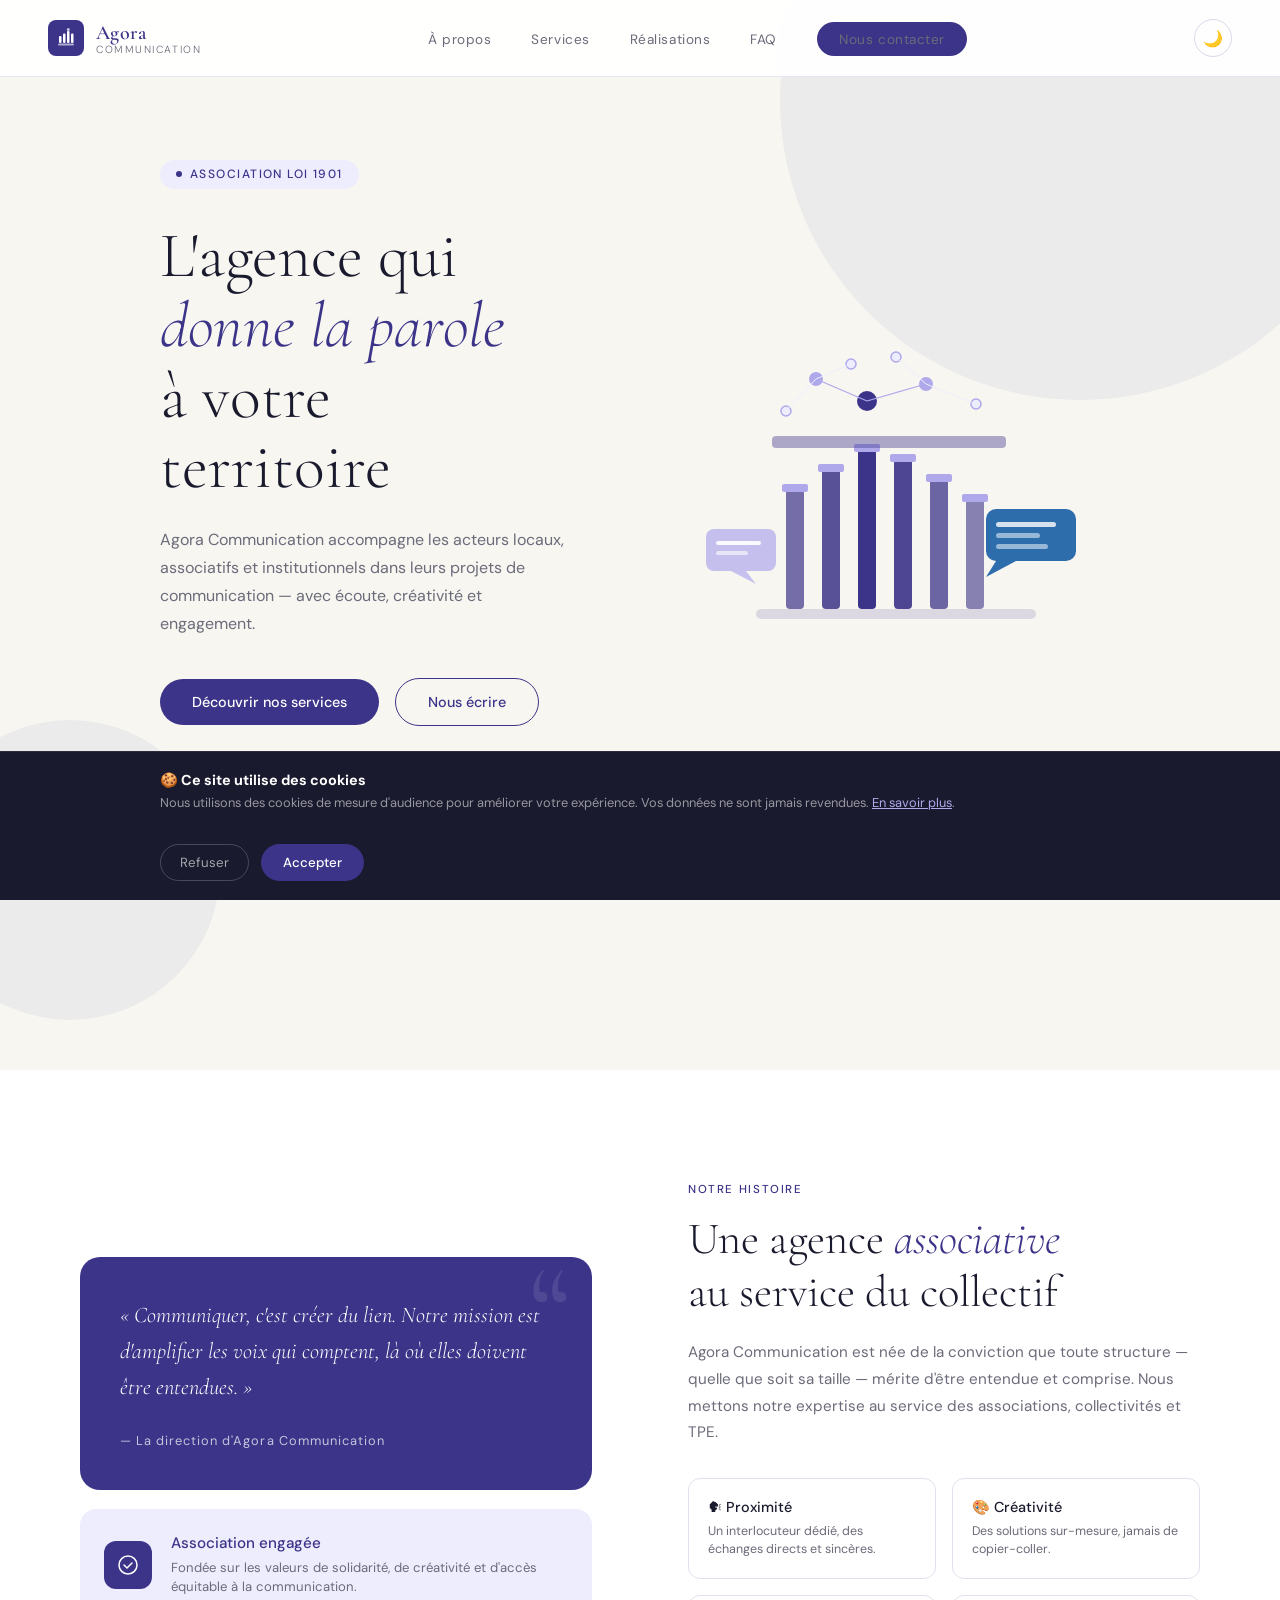
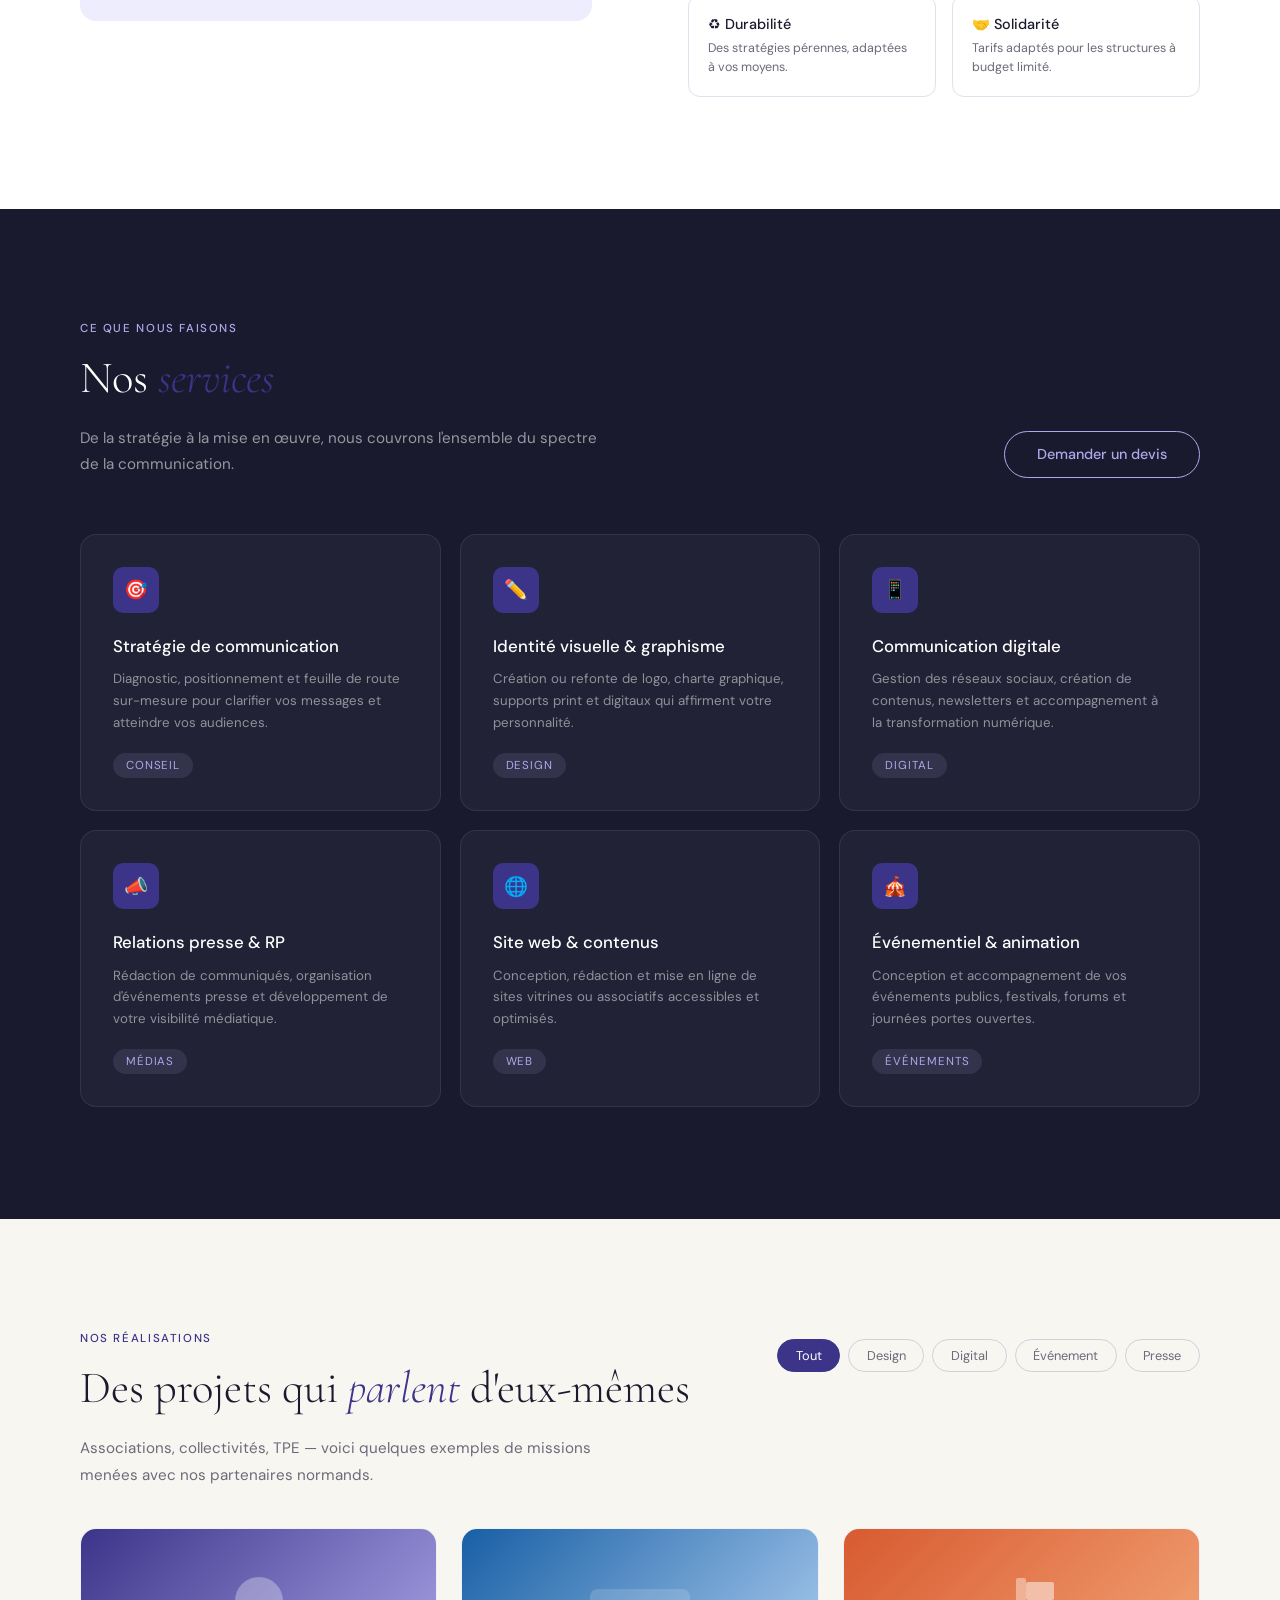
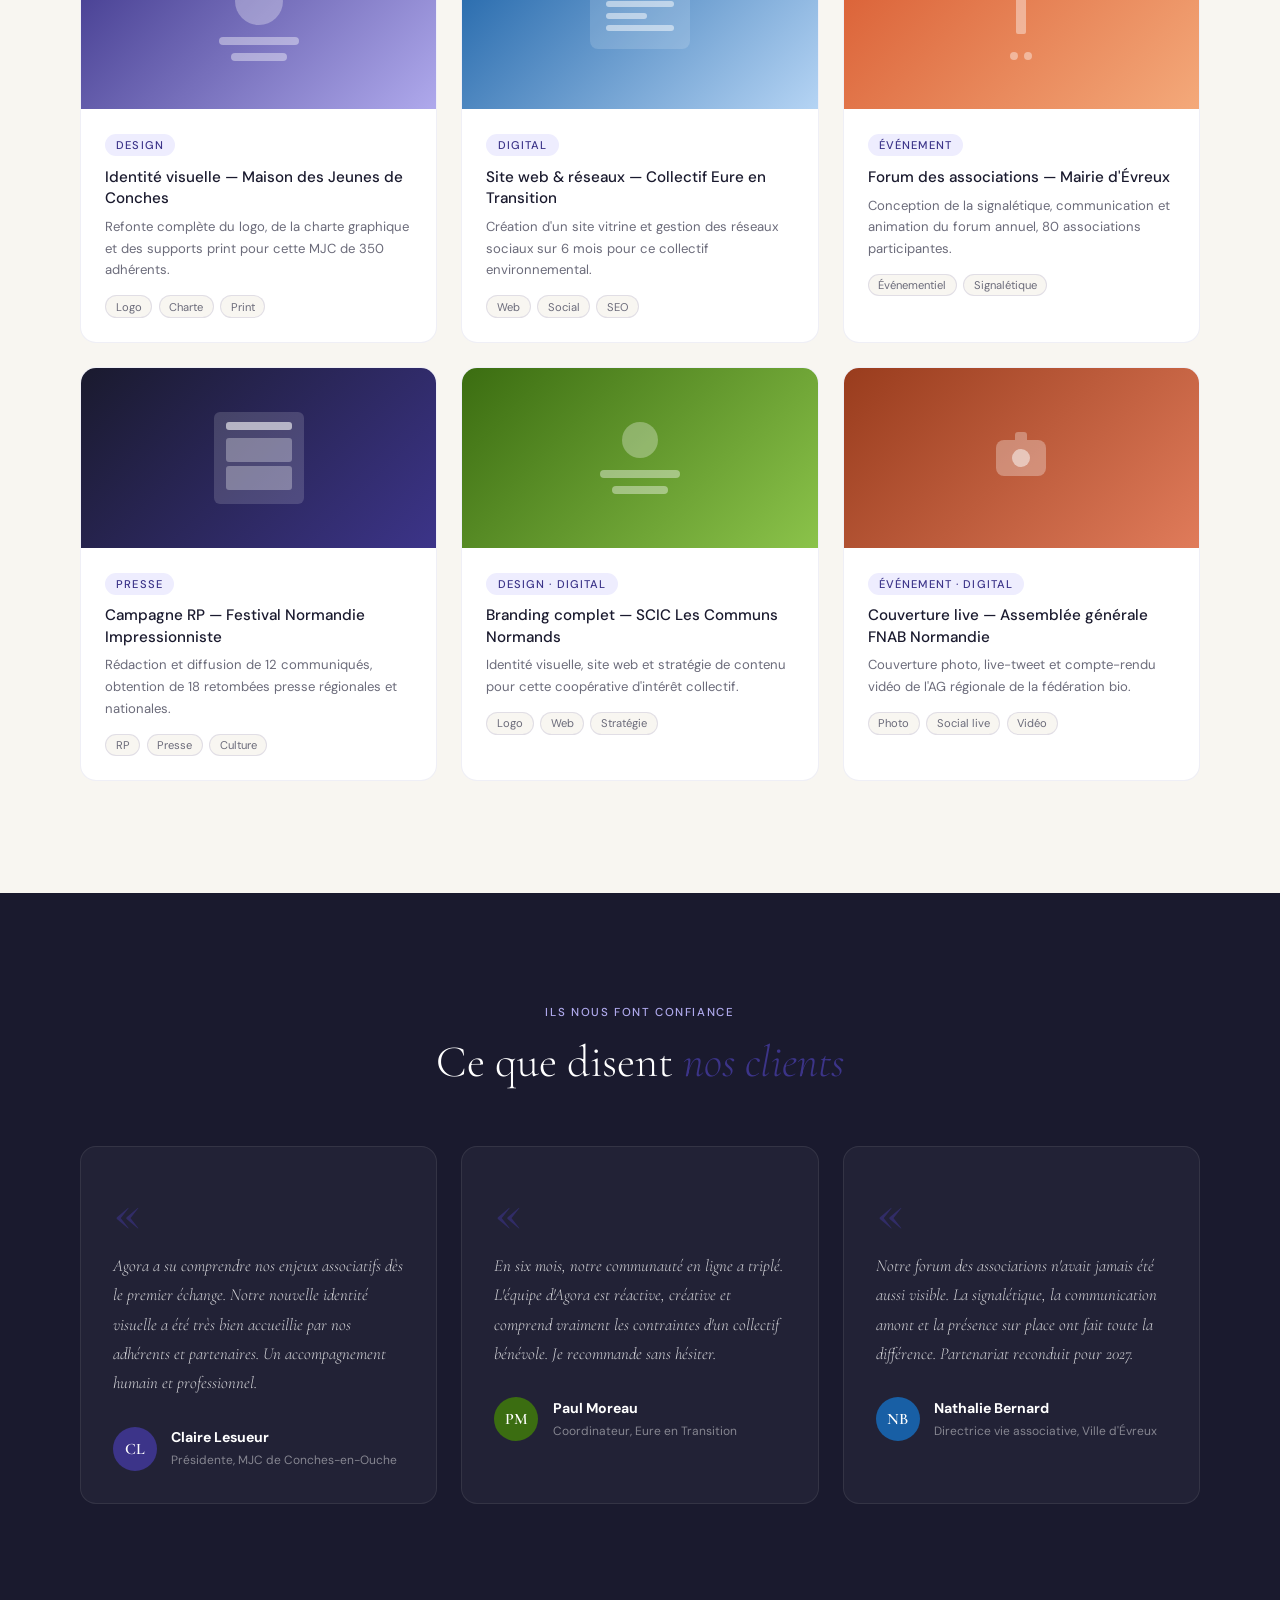
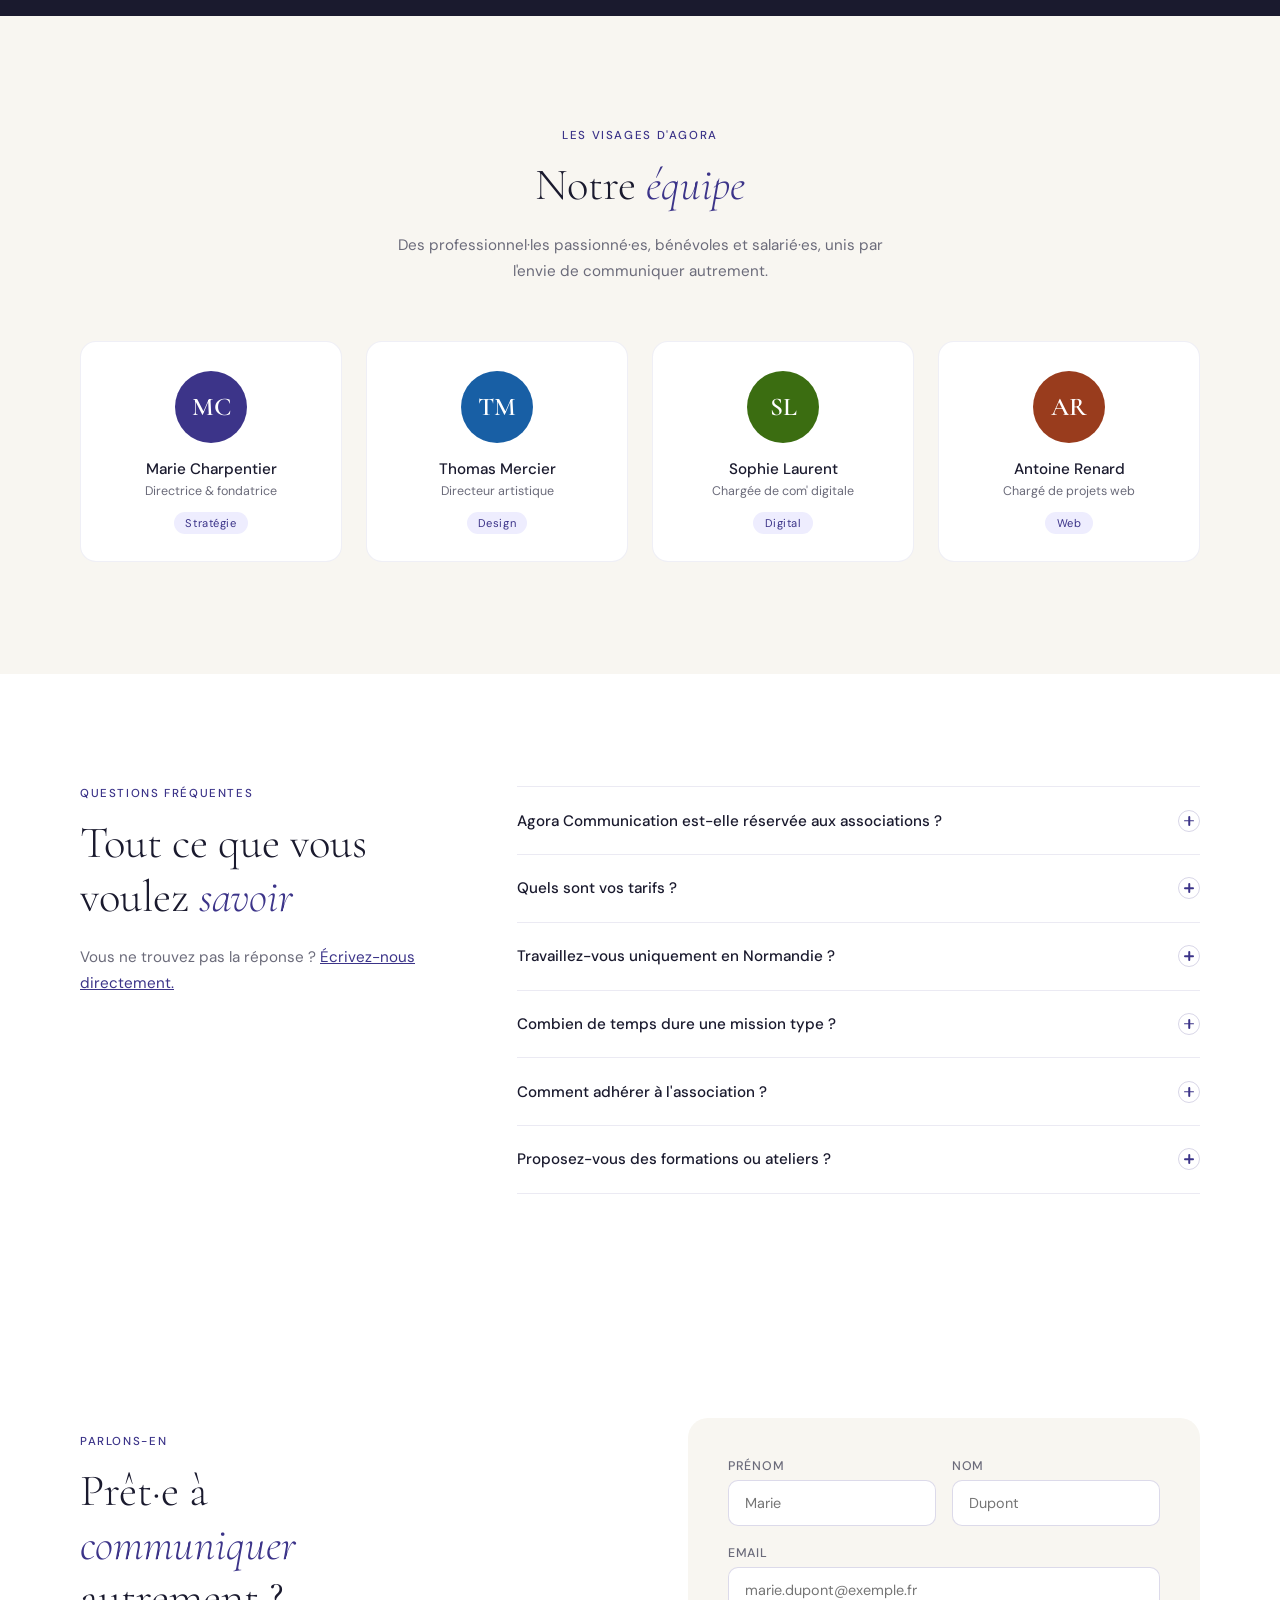
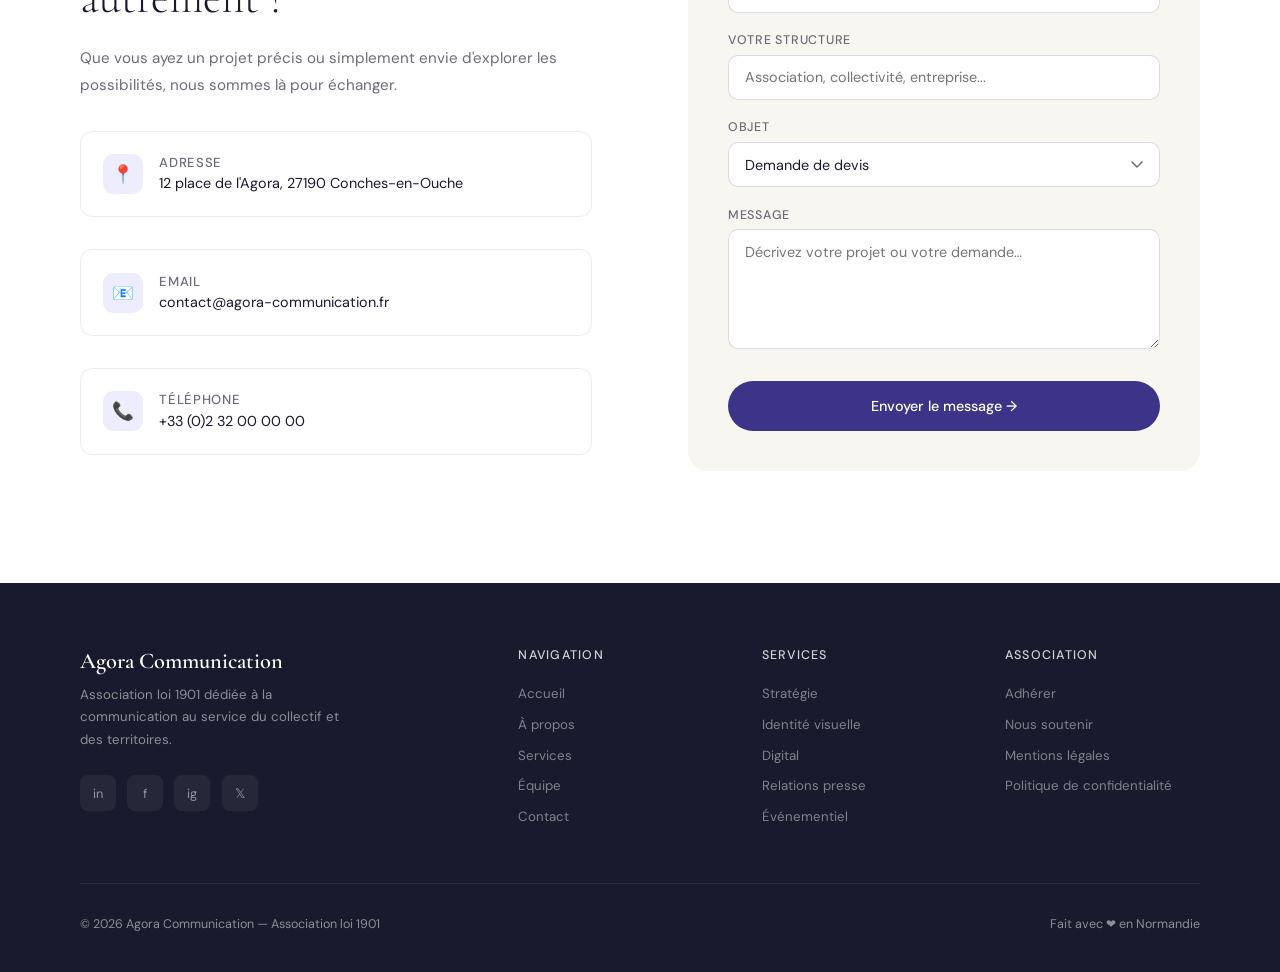
==== commit 83c17023: "commit" ====
--- a/index.html
+++ b/index.html
@@ -1,5 +1,5 @@
 <!DOCTYPE html>
-<html lang="fr">
+<html lang="fr" data-theme="">
 <head>
 <meta charset="UTF-8">
 <meta name="viewport" content="width=device-width, initial-scale=1.0">
@@ -35,6 +35,7 @@
     <li><a href="#faq">FAQ</a></li>
     <li><a href="#contact" class="nav-cta">Nous contacter</a></li>
   </ul>
+  <button class="theme-toggle" id="themeToggle" aria-label="Basculer le mode sombre" title="Mode sombre / clair">🌙</button>
   <button class="nav-burger" id="burgerBtn" aria-label="Ouvrir le menu" aria-expanded="false">
     <span></span><span></span><span></span>
   </button>
--- a/style.css
+++ b/style.css
@@ -333,3 +333,135 @@
   .portfolio-grid { grid-template-columns: repeat(2, 1fr); }
   .temoignages-grid { grid-template-columns: repeat(2, 1fr); }
 }
+
+/* ============================================
+   DARK MODE
+   ============================================ */
+[data-theme="dark"] {
+  --violet:       #7B74E8;
+  --violet-dark:  #9990EF;
+  --violet-light: #AFA9EC;
+  --violet-pale:  #1e1a3a;
+  --creme:        #12111f;
+  --noir:         #0d0c1a;
+  --gris:         #9999aa;
+  --blanc:        #1a1930;
+  --accent:       #E8724A;
+}
+
+/* Body & fond général */
+[data-theme="dark"] body { background: #0d0c1a; color: #e0dff8; }
+
+/* NAV */
+[data-theme="dark"] nav {
+  background: rgba(13,12,26,0.92);
+  border-bottom-color: rgba(123,116,232,0.15);
+}
+[data-theme="dark"] .nav-logo-text { color: var(--violet); }
+[data-theme="dark"] .nav-links a { color: #9999aa; }
+[data-theme="dark"] .nav-links a:hover,
+[data-theme="dark"] .nav-links a.active { color: var(--violet); }
+
+/* MOBILE MENU */
+[data-theme="dark"] .mobile-menu { background: rgba(13,12,26,0.97); }
+[data-theme="dark"] .mobile-menu a { color: #e0dff8; }
+
+/* HERO */
+[data-theme="dark"] #hero { background: #12111f; }
+[data-theme="dark"] .hero-title { color: #e0dff8; }
+[data-theme="dark"] .hero-desc { color: #9999aa; }
+[data-theme="dark"] .hero-stats { border-top-color: rgba(123,116,232,0.2); }
+[data-theme="dark"] .hero-stat-label { color: #9999aa; }
+[data-theme="dark"] .hero-tag { background: #1e1a3a; color: var(--violet); }
+
+/* BOUTONS */
+[data-theme="dark"] .btn-outline { border-color: var(--violet); color: var(--violet); }
+[data-theme="dark"] .btn-outline:hover { background: var(--violet); color: #0d0c1a; }
+
+/* SECTIONS TITRES */
+[data-theme="dark"] .section-title { color: #e0dff8; }
+[data-theme="dark"] .section-sub { color: #9999aa; }
+
+/* À PROPOS */
+[data-theme="dark"] #apropos { background: #0d0c1a; }
+[data-theme="dark"] .apropos-card-secondary { background: #1e1a3a; }
+[data-theme="dark"] .apropos-card-secondary p { color: #9999aa; }
+[data-theme="dark"] .valeur-item { border-color: rgba(123,116,232,0.15); }
+[data-theme="dark"] .valeur-item:hover { background: #1e1a3a; border-color: rgba(123,116,232,0.4); }
+[data-theme="dark"] .valeur-item h4 { color: #e0dff8; }
+[data-theme="dark"] .valeur-item p { color: #9999aa; }
+
+/* SERVICES — déjà sombre, on ajuste légèrement */
+[data-theme="dark"] #services { background: #07060f; }
+
+/* PORTFOLIO */
+[data-theme="dark"] #portfolio { background: #12111f; }
+[data-theme="dark"] .portfolio-card { background: #1a1930; border-color: rgba(123,116,232,0.1); }
+[data-theme="dark"] .portfolio-card:hover { box-shadow: 0 20px 48px rgba(0,0,0,0.4); }
+[data-theme="dark"] .portfolio-info h3 { color: #e0dff8; }
+[data-theme="dark"] .portfolio-info p { color: #9999aa; }
+[data-theme="dark"] .portfolio-tags span { background: #12111f; border-color: rgba(123,116,232,0.15); color: #9999aa; }
+[data-theme="dark"] .filter-btn { border-color: rgba(123,116,232,0.2); color: #9999aa; }
+[data-theme="dark"] .filter-btn:hover { border-color: var(--violet); color: var(--violet); }
+
+/* TÉMOIGNAGES — déjà sombre */
+[data-theme="dark"] #temoignages { background: #07060f; }
+
+/* ÉQUIPE */
+[data-theme="dark"] #equipe { background: #12111f; }
+[data-theme="dark"] .membre-card { background: #1a1930; border-color: rgba(123,116,232,0.08); }
+[data-theme="dark"] .membre-card:hover { box-shadow: 0 16px 40px rgba(0,0,0,0.4); }
+[data-theme="dark"] .membre-name { color: #e0dff8; }
+[data-theme="dark"] .membre-role { color: #9999aa; }
+
+/* FAQ */
+[data-theme="dark"] #faq { background: #0d0c1a; }
+[data-theme="dark"] .faq-list { border-top-color: rgba(123,116,232,0.12); }
+[data-theme="dark"] .faq-item { border-bottom-color: rgba(123,116,232,0.12); }
+[data-theme="dark"] .faq-question { color: #e0dff8; }
+[data-theme="dark"] .faq-question:hover,
+[data-theme="dark"] .faq-question[aria-expanded="true"] { color: var(--violet); }
+[data-theme="dark"] .faq-answer p { color: #9999aa; }
+
+/* CONTACT */
+[data-theme="dark"] #contact { background: #0d0c1a; }
+[data-theme="dark"] .contact-detail { border-color: rgba(123,116,232,0.12); color: #e0dff8; }
+[data-theme="dark"] .contact-detail:hover { background: #1e1a3a; }
+[data-theme="dark"] .contact-detail-icon { background: #1e1a3a; }
+[data-theme="dark"] .contact-detail h4 { color: #9999aa; }
+[data-theme="dark"] .contact-detail p { color: #e0dff8; }
+[data-theme="dark"] .contact-form { background: #12111f; }
+[data-theme="dark"] .form-group label { color: #9999aa; }
+[data-theme="dark"] .form-group input,
+[data-theme="dark"] .form-group textarea,
+[data-theme="dark"] .form-group select {
+  background: #1a1930;
+  border-color: rgba(123,116,232,0.18);
+  color: #e0dff8;
+}
+[data-theme="dark"] .form-group input::placeholder,
+[data-theme="dark"] .form-group textarea::placeholder { color: #555570; }
+[data-theme="dark"] .form-group input:focus,
+[data-theme="dark"] .form-group textarea:focus,
+[data-theme="dark"] .form-group select:focus { border-color: var(--violet); }
+
+/* TOGGLE BOUTON */
+.theme-toggle {
+  width: 38px; height: 38px; border-radius: 50%;
+  border: 1.5px solid rgba(60,52,137,0.18);
+  background: transparent; cursor: pointer;
+  display: flex; align-items: center; justify-content: center;
+  font-size: 1rem; transition: background 0.2s, border-color 0.2s, transform 0.2s;
+  flex-shrink: 0;
+}
+.theme-toggle:hover { background: var(--violet-pale); border-color: var(--violet); transform: rotate(20deg); }
+[data-theme="dark"] .theme-toggle { border-color: rgba(123,116,232,0.25); }
+[data-theme="dark"] .theme-toggle:hover { background: #1e1a3a; }
+
+/* Transition globale douce */
+body, nav, section, footer, .portfolio-card, .membre-card,
+.temoignage-card, .valeur-item, .faq-question, .contact-detail,
+.contact-form, .form-group input, .form-group textarea,
+.form-group select, .service-card {
+  transition: background 0.35s ease, color 0.25s ease, border-color 0.25s ease;
+}
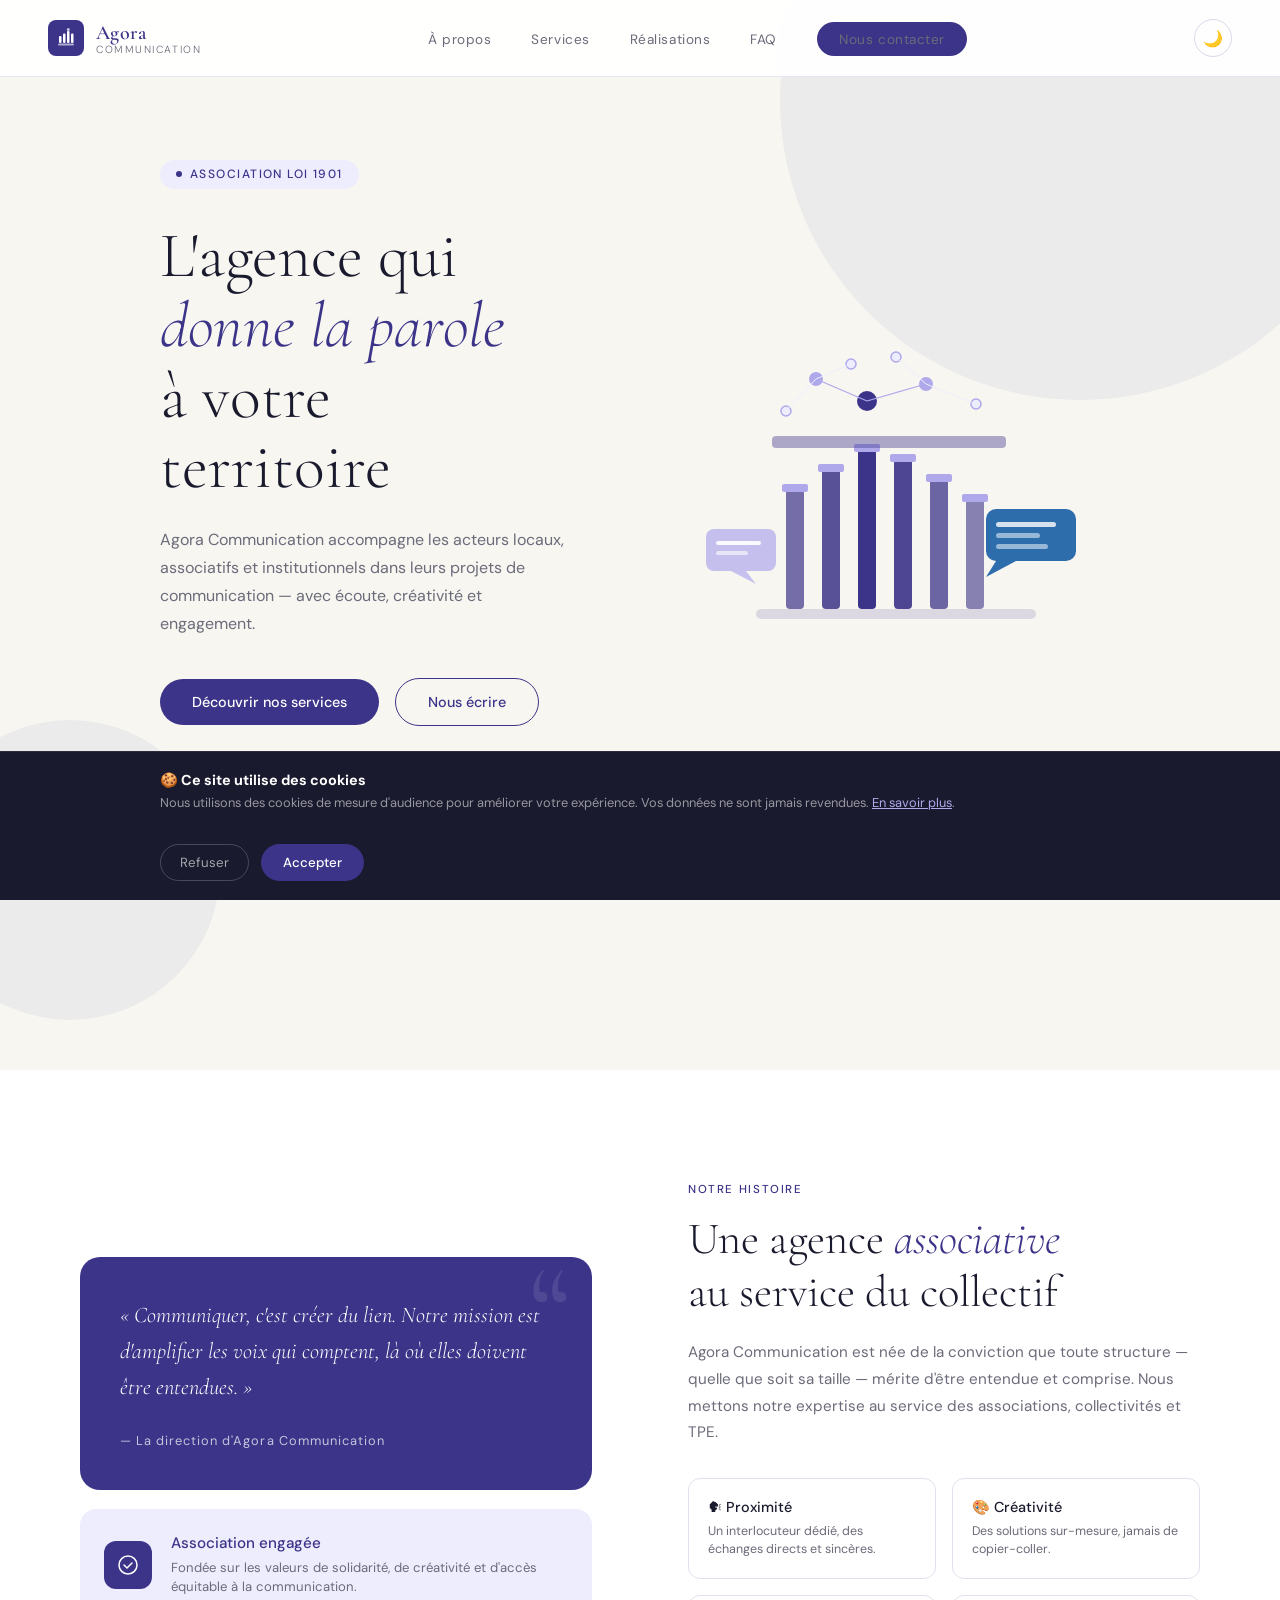
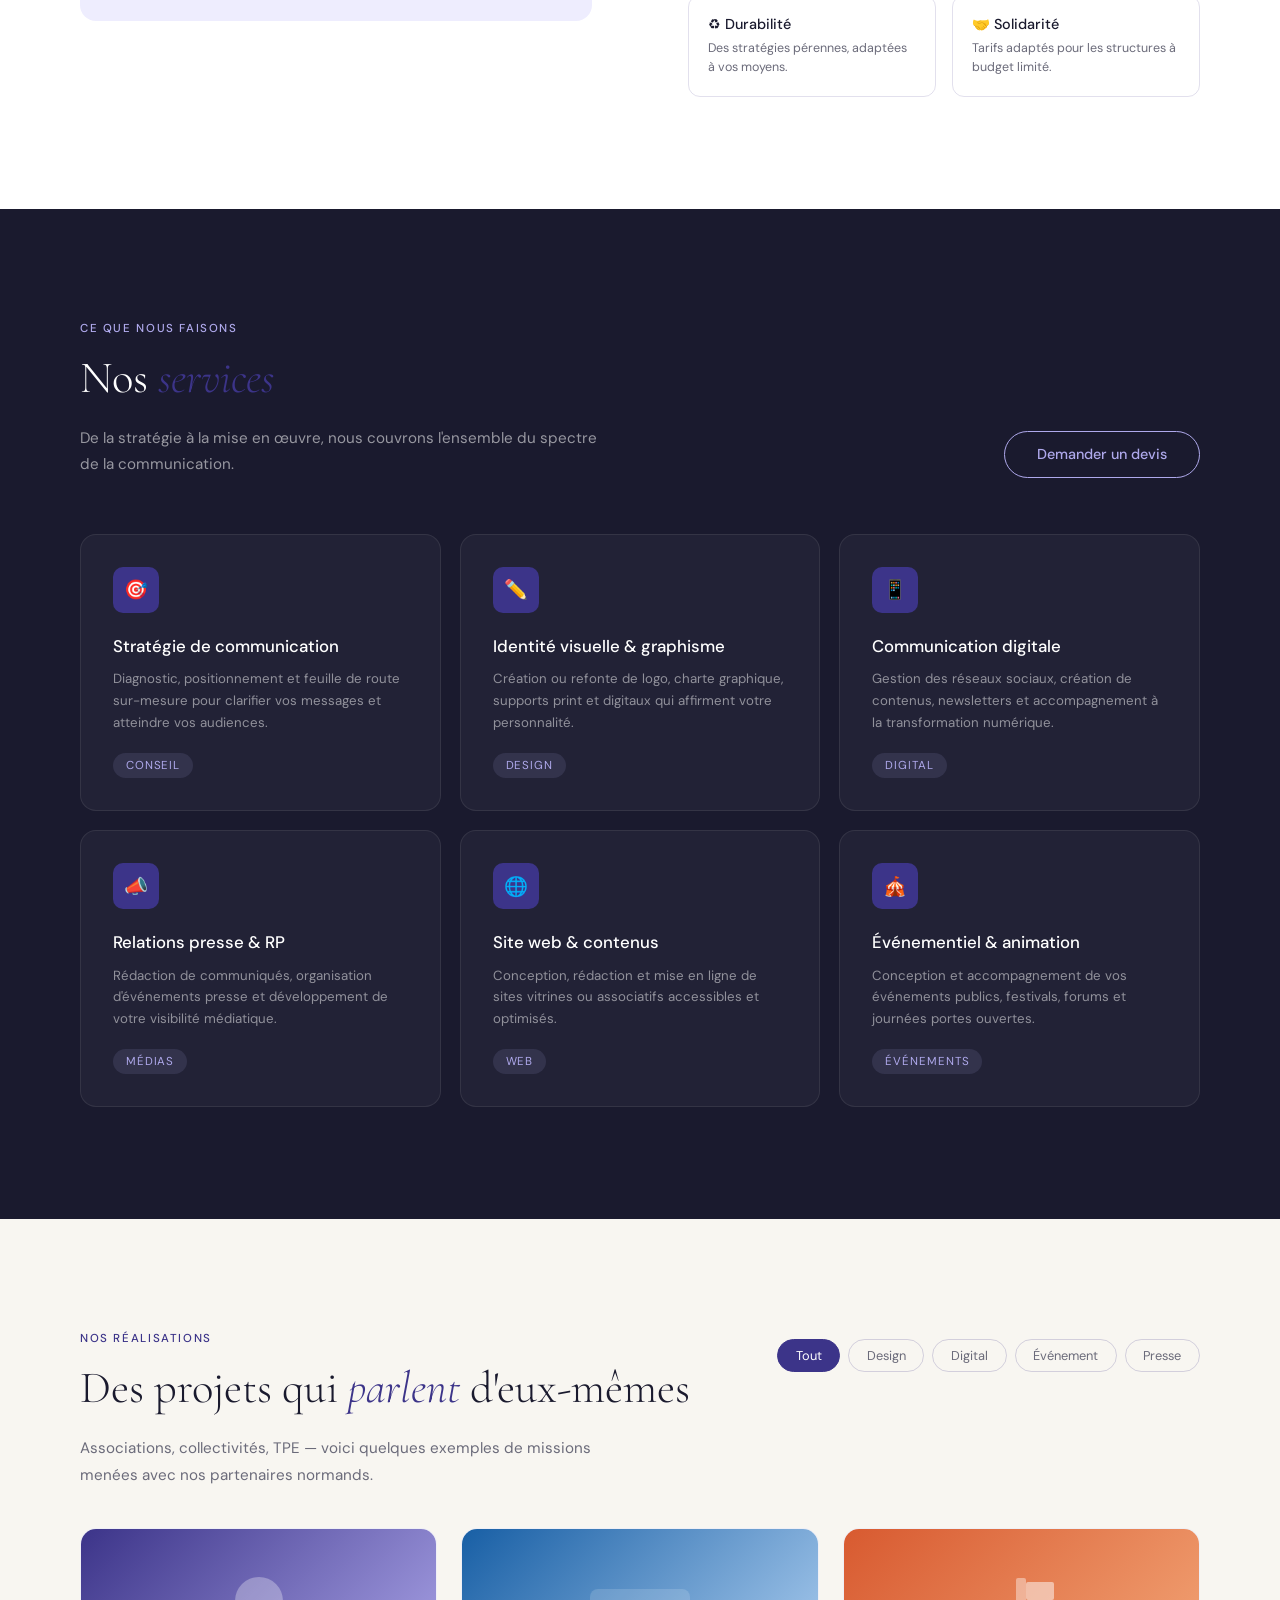
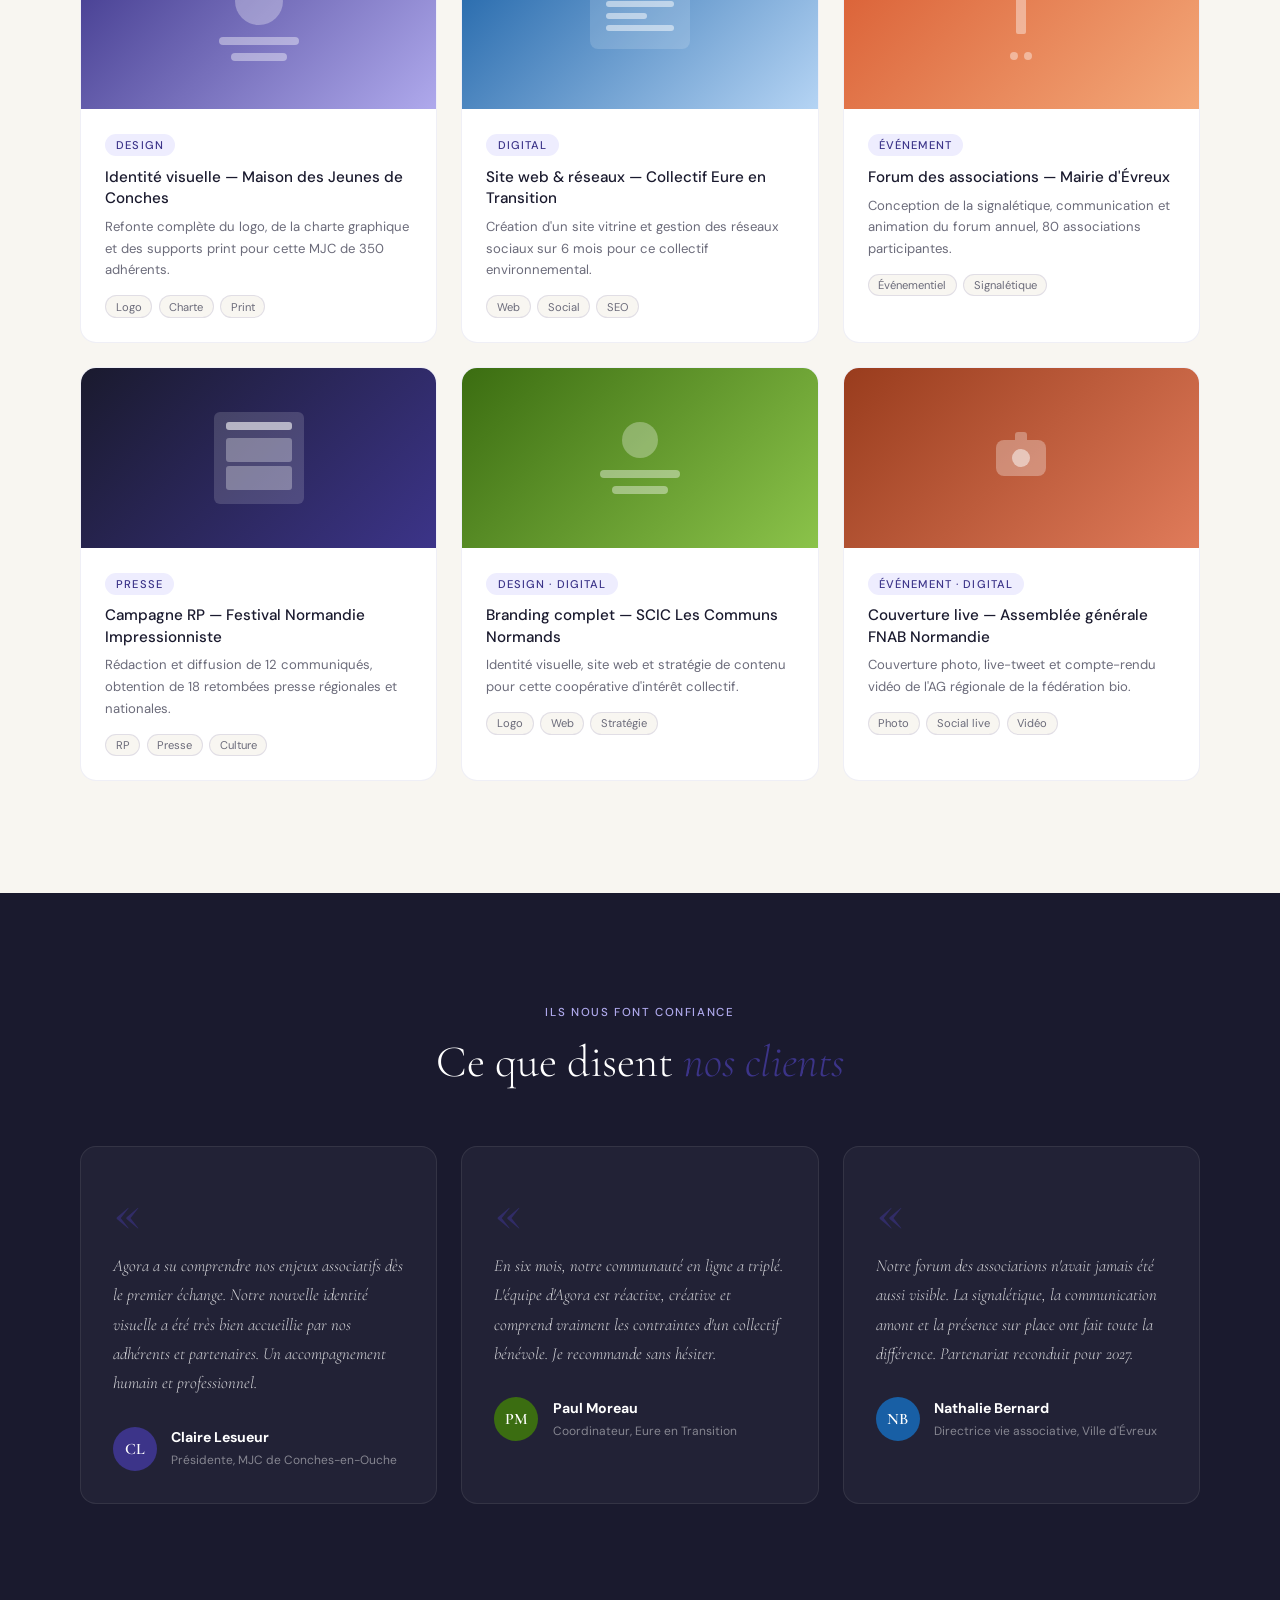
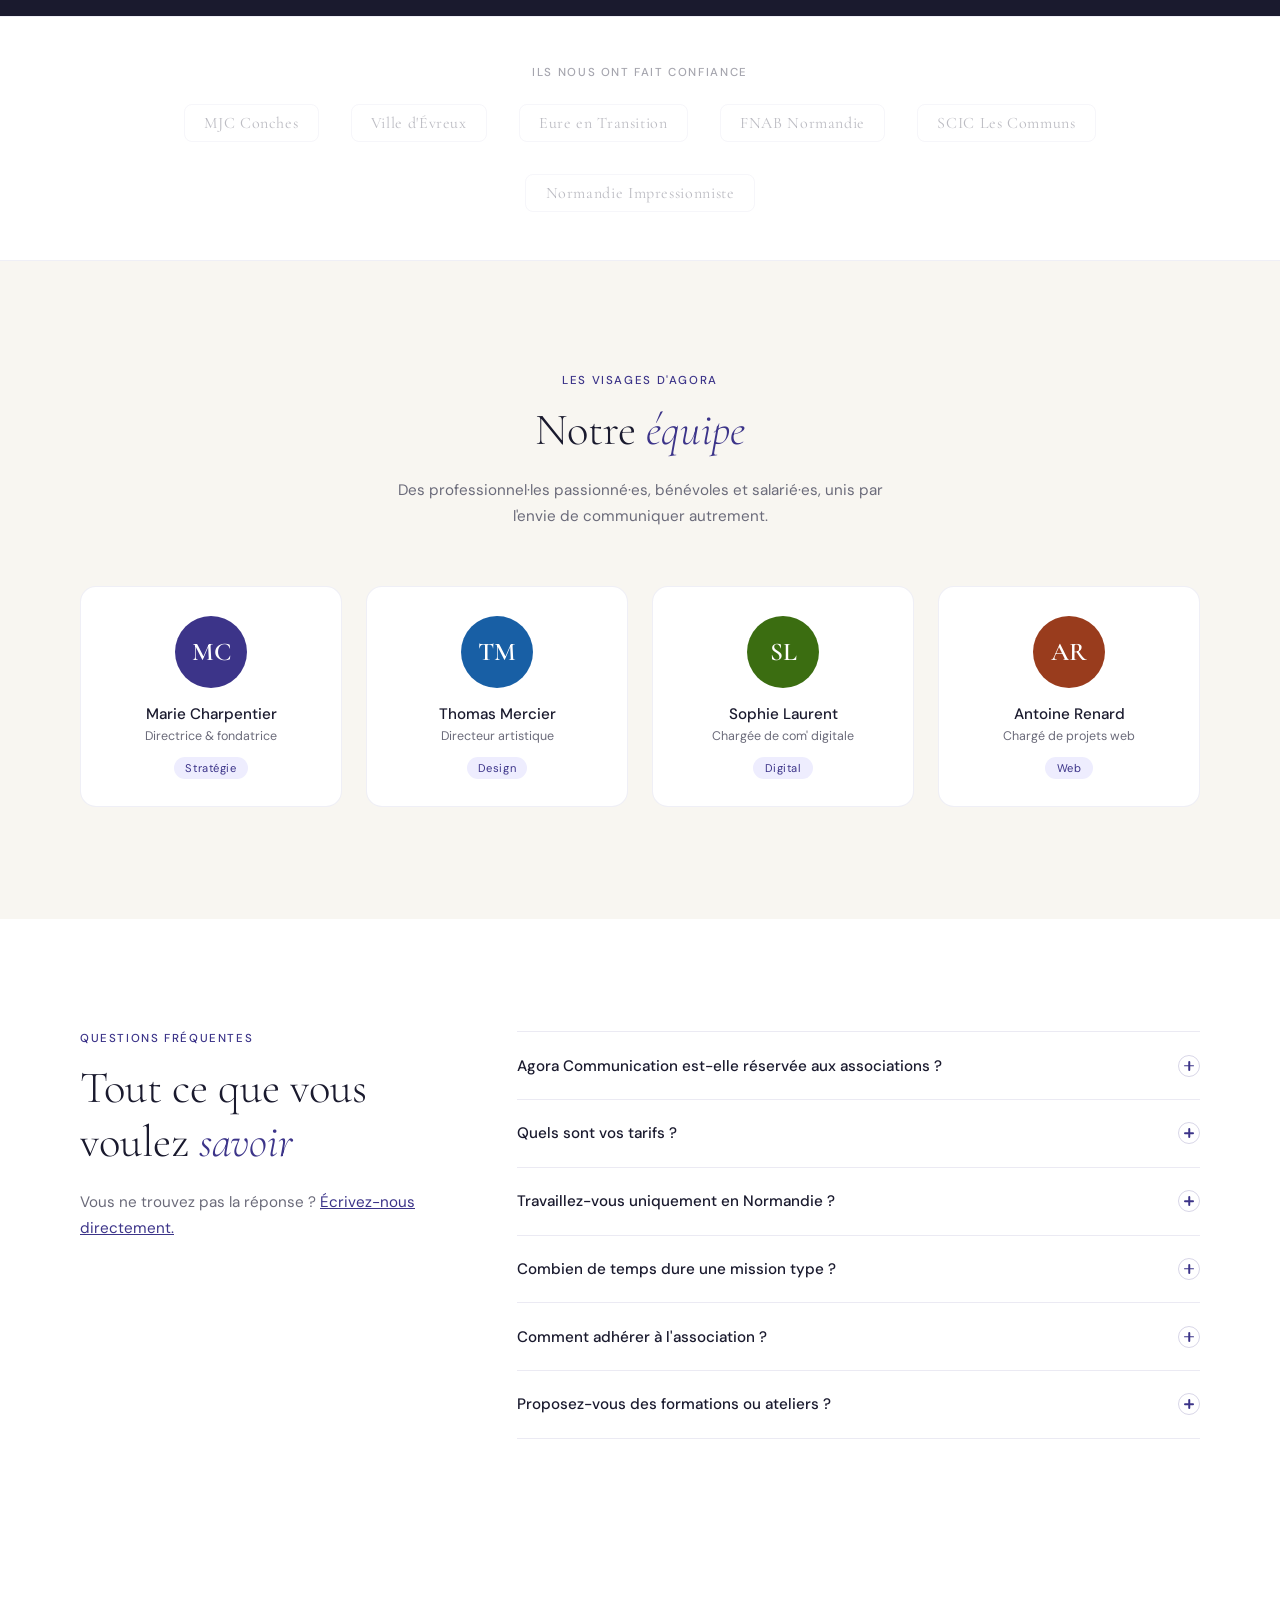
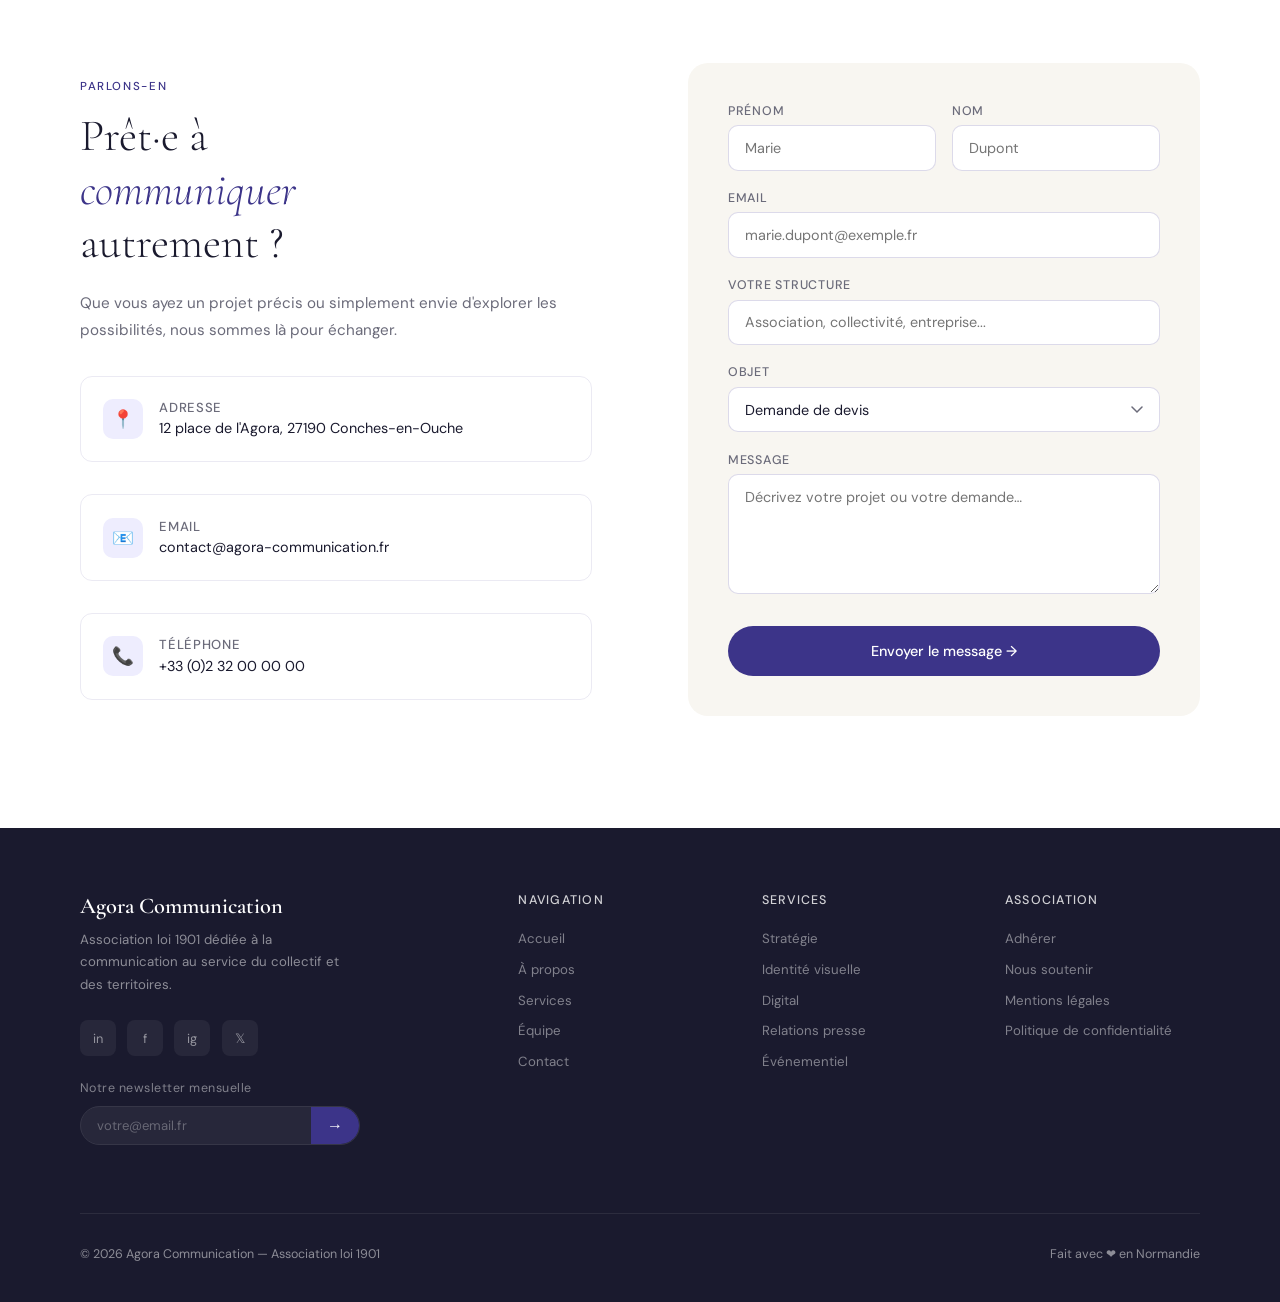
==== commit 78d46d2c: "maj" ====
--- a/index.html
+++ b/index.html
@@ -5,10 +5,23 @@
 <meta name="viewport" content="width=device-width, initial-scale=1.0">
 <title>Agora Communication — L'agence qui donne la parole</title>
 <meta name="description" content="Agora Communication accompagne les associations, collectivités et TPE de Normandie dans leurs projets de communication : stratégie, identité visuelle, digital, événementiel.">
+<link rel="canonical" href="https://agora-communication.fr/">
+<!-- Open Graph -->
+<meta property="og:type"        content="website">
+<meta property="og:url"         content="https://agora-communication.fr/">
+<meta property="og:title"       content="Agora Communication — L'agence qui donne la parole">
+<meta property="og:description" content="Agora Communication accompagne les associations, collectivités et TPE de Normandie dans leurs projets de communication.">
+<meta property="og:image"       content="https://agora-communication.fr/og-image.jpg">
+<meta name="twitter:card"       content="summary_large_image">
+<!-- Thème couleur navigateur mobile -->
+<meta name="theme-color" content="#3C3489" media="(prefers-color-scheme: light)">
+<meta name="theme-color" content="#0d0c1a" media="(prefers-color-scheme: dark)">
 <link href="https://fonts.googleapis.com/css2?family=Cormorant+Garamond:ital,wght@0,300;0,400;0,600;1,300;1,400&family=DM+Sans:wght@300;400;500&display=swap" rel="stylesheet">
 <link rel="stylesheet" href="style.css">
 </head>
 <body>
+<!-- BARRE DE PROGRESSION AU SCROLL -->
+<div id="scrollProgress" role="progressbar" aria-valuenow="0" aria-valuemin="0" aria-valuemax="100" aria-label="Progression de lecture"></div>
 
 <!-- NAV -->
 <nav>
@@ -48,6 +61,7 @@
   <a href="#portfolio">Réalisations</a>
   <a href="#faq">FAQ</a>
   <a href="#contact" class="mobile-cta">Nous contacter</a>
+  <button class="theme-toggle" id="themeToggleMobile" aria-label="Basculer le mode sombre" style="margin-top:1.5rem;">🌙</button>
 </nav>
 
 <!-- HERO -->
@@ -63,9 +77,9 @@
       <a href="#contact" class="btn-outline">Nous écrire</a>
     </div>
     <div class="hero-stats">
-      <div><div class="hero-stat-num">120+</div><div class="hero-stat-label">Projets réalisés</div></div>
-      <div><div class="hero-stat-num">8</div><div class="hero-stat-label">Années d'existence</div></div>
-      <div><div class="hero-stat-num">40+</div><div class="hero-stat-label">Partenaires actifs</div></div>
+      <div><div class="hero-stat-num counter" data-target="120">0</div><div class="hero-stat-label">Projets réalisés</div></div>
+      <div><div class="hero-stat-num counter" data-target="8">0</div><div class="hero-stat-label">Années d'existence</div></div>
+      <div><div class="hero-stat-num counter" data-target="40">0</div><div class="hero-stat-label">Partenaires actifs</div></div>
     </div>
   </div>
   <div class="hero-right">
@@ -345,6 +359,21 @@
   </div>
 </section>
 
+<!-- CLIENTS LOGOS STRIP -->
+<section id="clients" aria-label="Ils nous font confiance">
+  <div class="clients-strip reveal">
+    <div class="clients-label">Ils nous ont fait confiance</div>
+    <div class="clients-logos">
+      <span class="client-logo">MJC Conches</span>
+      <span class="client-logo">Ville d'Évreux</span>
+      <span class="client-logo">Eure en Transition</span>
+      <span class="client-logo">FNAB Normandie</span>
+      <span class="client-logo">SCIC Les Communs</span>
+      <span class="client-logo">Normandie Impressionniste</span>
+    </div>
+  </div>
+</section>
+
 <!-- ÉQUIPE -->
 <section id="equipe">
   <div class="section-tag reveal">Les visages d'Agora</div>
@@ -513,10 +542,19 @@
       <div class="footer-brand-name">Agora Communication</div>
       <p class="footer-brand-desc">Association loi 1901 dédiée à la communication au service du collectif et des territoires.</p>
       <div class="footer-social">
-        <a href="#" title="LinkedIn">in</a>
-        <a href="#" title="Facebook">f</a>
-        <a href="#" title="Instagram">ig</a>
-        <a href="#" title="Twitter/X">𝕏</a>
+        <a href="#" title="LinkedIn" aria-label="LinkedIn">in</a>
+        <a href="#" title="Facebook" aria-label="Facebook">f</a>
+        <a href="#" title="Instagram" aria-label="Instagram">ig</a>
+        <a href="#" title="Twitter/X" aria-label="Twitter / X">𝕏</a>
+      </div>
+      <!-- NEWSLETTER -->
+      <div class="footer-newsletter">
+        <p class="footer-newsletter-label">Notre newsletter mensuelle</p>
+        <form class="footer-newsletter-form" id="newsletterForm" novalidate>
+          <input type="email" placeholder="votre@email.fr" aria-label="Votre adresse email" required>
+          <button type="submit" aria-label="S'abonner">→</button>
+        </form>
+        <p class="footer-newsletter-note" id="newsletterStatus"></p>
       </div>
     </div>
     <div class="footer-col">
--- a/style.css
+++ b/style.css
@@ -1,3 +1,28 @@
+/* ============================================
+   ACCESSIBILITÉ & ANIMATIONS SÉCURISÉES
+   ============================================ */
+@media (prefers-reduced-motion: reduce) {
+  *, *::before, *::after { animation-duration: 0.01ms !important; transition-duration: 0.01ms !important; }
+  html { scroll-behavior: auto; }
+  .reveal { opacity: 1 !important; transform: none !important; }
+}
+
+/* Focus visible amélioré */
+:focus-visible {
+  outline: 2.5px solid var(--violet);
+  outline-offset: 3px;
+  border-radius: 4px;
+}
+
+/* BARRE DE PROGRESSION */
+#scrollProgress {
+  position: fixed; top: 0; left: 0; z-index: 999;
+  height: 3px; width: 0%;
+  background: linear-gradient(90deg, var(--violet), var(--violet-light));
+  transition: width 0.1s linear;
+  pointer-events: none;
+}
+
 :root {
   --violet:       #3C3489;
   --violet-dark:  #2e2870;
@@ -23,7 +48,11 @@
   background: rgba(255,255,255,0.92);
   backdrop-filter: blur(12px);
   border-bottom: 0.5px solid rgba(60,52,137,0.12);
-  transition: all 0.3s;
+  transition: all 0.3s, box-shadow 0.3s;
+}
+nav.scrolled {
+  padding: 0.85rem 3rem;
+  box-shadow: 0 4px 24px rgba(60,52,137,0.08);
 }
 .nav-logo { display: flex; align-items: center; gap: 12px; text-decoration: none; }
 .nav-logo-mark { width: 36px; height: 36px; background: var(--violet); border-radius: 8px; display: flex; align-items: center; justify-content: center; flex-shrink: 0; }
@@ -120,7 +149,9 @@
 #services .section-sub { color: rgba(255,255,255,0.55); }
 .services-header { display: flex; justify-content: space-between; align-items: flex-end; margin-bottom: 3.5rem; }
 .services-grid { display: grid; grid-template-columns: repeat(3, 1fr); gap: 1.2rem; }
-.service-card { padding: 2rem; border-radius: 16px; border: 0.5px solid rgba(255,255,255,0.08); background: rgba(255,255,255,0.04); transition: background 0.25s, border-color 0.25s, transform 0.2s; cursor: default; }
+.service-card { padding: 2rem; border-radius: 16px; border: 0.5px solid rgba(255,255,255,0.08); background: rgba(255,255,255,0.04); transition: background 0.25s, border-color 0.25s, transform 0.2s; cursor: default; position: relative; overflow: hidden; }
+.service-card::after { content: ''; position: absolute; bottom: 0; left: 0; right: 0; height: 2px; background: linear-gradient(90deg, var(--violet), var(--violet-light)); transform: scaleX(0); transform-origin: left; transition: transform 0.3s ease; }
+.service-card:hover::after { transform: scaleX(1); }
 .service-card:hover { background: rgba(175,169,236,0.1); border-color: rgba(175,169,236,0.3); transform: translateY(-4px); }
 .service-card-icon { width: 46px; height: 46px; border-radius: 10px; background: var(--violet); display: flex; align-items: center; justify-content: center; margin-bottom: 1.4rem; font-size: 1.2rem; }
 .service-card h3 { font-size: 1.05rem; font-weight: 500; margin-bottom: 0.7rem; }
@@ -217,6 +248,26 @@
   .cookie-btn-refuse, .cookie-btn-accept { flex: 1; text-align: center; }
 }
 
+/* ============================================
+   CLIENTS LOGO STRIP
+   ============================================ */
+#clients { background: var(--blanc); padding: 3rem 5rem; border-top: 0.5px solid rgba(60,52,137,0.08); border-bottom: 0.5px solid rgba(60,52,137,0.08); }
+.clients-strip { display: flex; flex-direction: column; align-items: center; gap: 1.5rem; }
+.clients-label { font-size: 0.72rem; font-weight: 500; letter-spacing: 0.14em; text-transform: uppercase; color: var(--gris); opacity: 0.6; }
+.clients-logos { display: flex; align-items: center; justify-content: center; gap: 2rem; flex-wrap: wrap; }
+.client-logo { font-family: 'Cormorant Garamond', serif; font-size: 1rem; font-weight: 400; color: var(--gris); opacity: 0.45; letter-spacing: 0.04em; padding: 0.5rem 1.2rem; border: 0.5px solid rgba(60,52,137,0.1); border-radius: 8px; transition: opacity 0.2s, color 0.2s, border-color 0.2s; white-space: nowrap; }
+.client-logo:hover { opacity: 0.8; color: var(--violet); border-color: rgba(60,52,137,0.25); }
+
+/* FOOTER NEWSLETTER */
+.footer-newsletter { margin-top: 1.5rem; }
+.footer-newsletter-label { font-size: 0.78rem; color: rgba(255,255,255,0.45); margin-bottom: 0.6rem; letter-spacing: 0.04em; }
+.footer-newsletter-form { display: flex; gap: 0; border-radius: 100px; overflow: hidden; border: 1px solid rgba(255,255,255,0.12); max-width: 280px; }
+.footer-newsletter-form input { flex: 1; padding: 0.6rem 1rem; background: rgba(255,255,255,0.06); border: none; outline: none; font-family: 'DM Sans', sans-serif; font-size: 0.82rem; color: rgba(255,255,255,0.8); min-width: 0; }
+.footer-newsletter-form input::placeholder { color: rgba(255,255,255,0.3); }
+.footer-newsletter-form button { padding: 0.6rem 1rem; background: var(--violet); border: none; color: var(--blanc); cursor: pointer; font-size: 1rem; transition: background 0.2s; flex-shrink: 0; }
+.footer-newsletter-form button:hover { background: var(--violet-dark); }
+.footer-newsletter-note { font-size: 0.72rem; color: rgba(255,255,255,0.35); margin-top: 0.4rem; min-height: 1.2em; }
+
 /* ANIMATIONS */
 @keyframes fadeUp { from { opacity: 0; transform: translateY(20px); } to { opacity: 1; transform: translateY(0); } }
 @keyframes fadeIn  { from { opacity: 0; } to { opacity: 1; } }
@@ -224,6 +275,7 @@
 /* MOBILE */
 @media (max-width: 900px) {
   nav { padding: 1rem 1.5rem; }
+  nav.scrolled { padding: 0.75rem 1.5rem; }
   .nav-links { display: none; }
   .nav-burger { display: flex; }
   .mobile-menu { display: flex; }
@@ -232,6 +284,7 @@
   .hero-left { padding: 3rem 1.5rem; }
   .hero-stats { flex-wrap: wrap; gap: 1.5rem; }
   section { padding: 4rem 1.5rem; }
+  #clients { padding: 2.5rem 1.5rem; }
   #apropos, #contact { grid-template-columns: 1fr; gap: 3rem; }
   .apropos-valeurs { grid-template-columns: 1fr; }
   .services-grid { grid-template-columns: 1fr; }
@@ -240,6 +293,8 @@
   .form-row { grid-template-columns: 1fr; }
   .footer-top { grid-template-columns: 1fr 1fr; }
   footer { padding: 3rem 1.5rem 2rem; }
+  .footer-newsletter-form { max-width: 100%; }
+  .clients-logos { gap: 0.8rem; }
 }
 
 /* ============================================
@@ -252,9 +307,9 @@
 .filter-btn:hover { border-color: var(--violet); color: var(--violet); }
 .filter-btn.active { background: var(--violet); border-color: var(--violet); color: var(--blanc); }
 .portfolio-grid { display: grid; grid-template-columns: repeat(3, 1fr); gap: 1.5rem; margin-top: 2.5rem; }
-.portfolio-card { background: var(--blanc); border-radius: 16px; overflow: hidden; border: 0.5px solid rgba(60,52,137,0.08); transition: transform 0.25s, box-shadow 0.25s, opacity 0.3s; }
+.portfolio-card { background: var(--blanc); border-radius: 16px; overflow: hidden; border: 0.5px solid rgba(60,52,137,0.08); transition: transform 0.25s, box-shadow 0.25s, opacity 0.3s, visibility 0.3s; }
 .portfolio-card:hover { transform: translateY(-5px); box-shadow: 0 20px 48px rgba(60,52,137,0.12); }
-.portfolio-card.hidden { opacity: 0; pointer-events: none; transform: scale(0.97); }
+.portfolio-card.hidden { opacity: 0; pointer-events: none; transform: scale(0.97); visibility: hidden; }
 .portfolio-visual { height: 180px; display: flex; align-items: center; justify-content: center; position: relative; overflow: hidden; }
 .portfolio-mockup { display: flex; flex-direction: column; gap: 8px; align-items: center; }
 .pm-circle { width: 48px; height: 48px; border-radius: 50%; background: rgba(255,255,255,0.3); margin-bottom: 4px; }
@@ -353,10 +408,8 @@
 [data-theme="dark"] body { background: #0d0c1a; color: #e0dff8; }
 
 /* NAV */
-[data-theme="dark"] nav {
-  background: rgba(13,12,26,0.92);
-  border-bottom-color: rgba(123,116,232,0.15);
-}
+[data-theme="dark"] nav { background: rgba(13,12,26,0.92); border-bottom-color: rgba(123,116,232,0.15); }
+[data-theme="dark"] nav.scrolled { box-shadow: 0 4px 24px rgba(0,0,0,0.3); }
 [data-theme="dark"] .nav-logo-text { color: var(--violet); }
 [data-theme="dark"] .nav-links a { color: #9999aa; }
 [data-theme="dark"] .nav-links a:hover,
@@ -465,3 +518,10 @@
 .form-group select, .service-card {
   transition: background 0.35s ease, color 0.25s ease, border-color 0.25s ease;
 }
+
+/* DARK MODE — CLIENTS & NEWSLETTER */
+[data-theme="dark"] #clients { background: #0d0c1a; border-color: rgba(123,116,232,0.08); }
+[data-theme="dark"] .client-logo { border-color: rgba(123,116,232,0.12); }
+[data-theme="dark"] .client-logo:hover { color: var(--violet); border-color: rgba(123,116,232,0.3); }
+[data-theme="dark"] .footer-newsletter-form { border-color: rgba(123,116,232,0.2); }
+[data-theme="dark"] .footer-newsletter-form input { background: rgba(255,255,255,0.04); }
